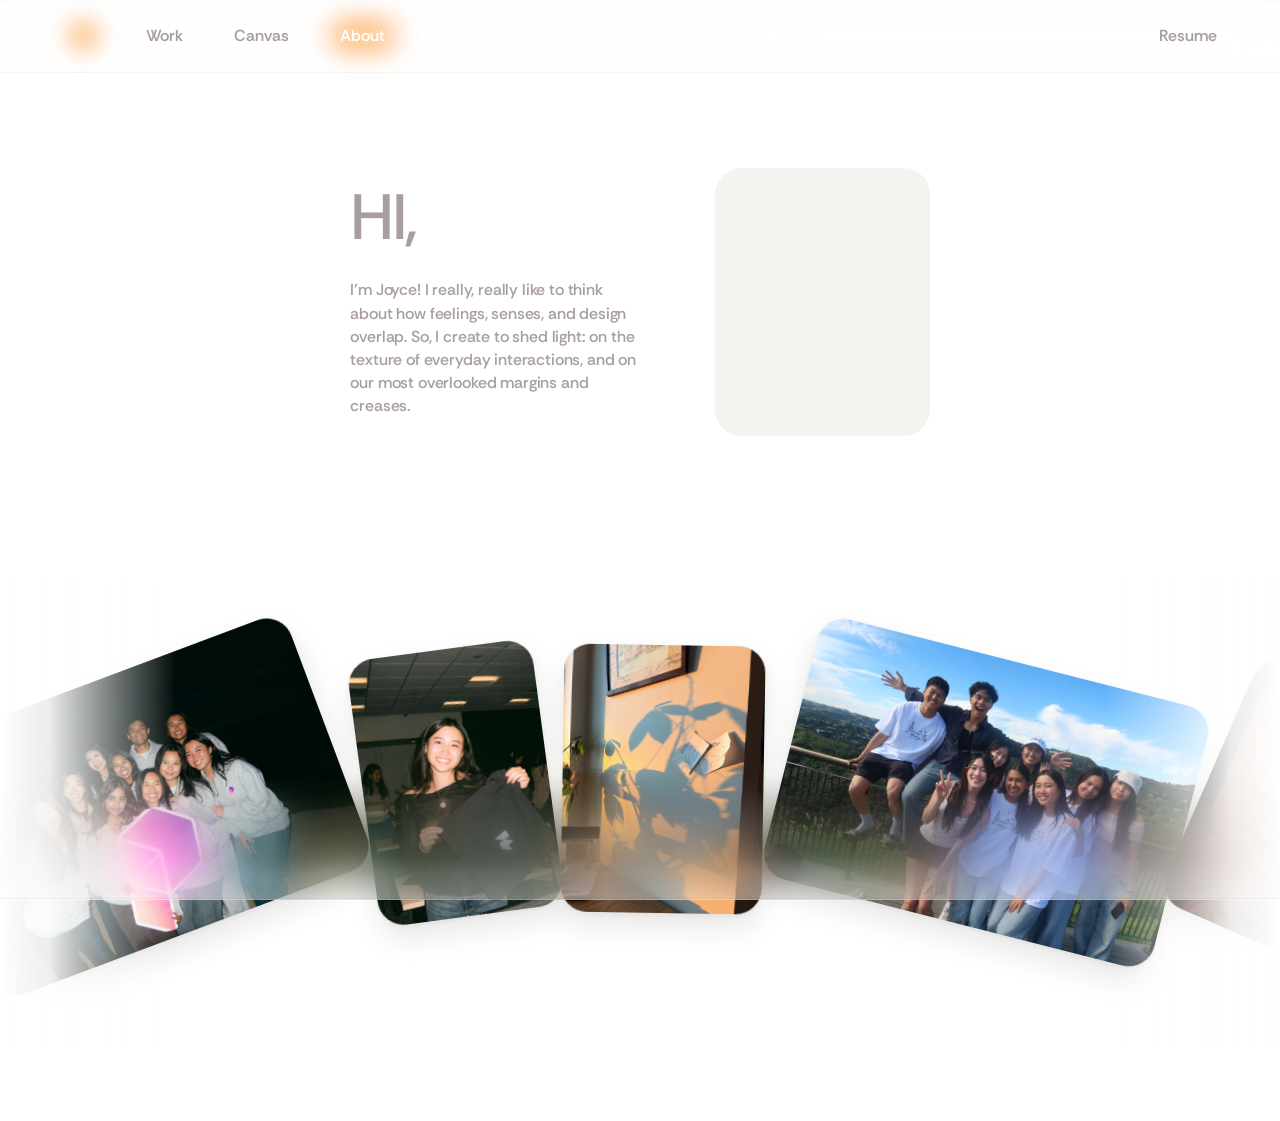
==== about/index.html @ 0c0b7c90 "Update the Framer About carousel caption. Co-authored-by: Cursor <cursoragent@cursor.com>" ====
<!DOCTYPE html>
<html lang="en">
<head>
  <meta charset="UTF-8">
  <meta name="viewport" content="width=device-width, initial-scale=1.0">
  <meta name="description" content="About Joyce Ren — Cognitive Science &amp; HCI student at UC San Diego, product designer.">
  <title>About — Joyce Ren</title>
  <link rel="preconnect" href="https://fonts.googleapis.com">
  <link rel="preconnect" href="https://fonts.gstatic.com" crossorigin>
  <link href="https://fonts.googleapis.com/css2?family=Rethink+Sans:ital,wght@0,300;0,400;0,500;0,600;0,700;0,800;1,300;1,400;1,500;1,600;1,700;1,800&display=swap" rel="stylesheet">
  <link rel="icon" href="../favicon.ico" sizes="any">
  <link rel="icon" type="image/png" sizes="32x32" href="../assets/favicon/favicon-32.png">
  <link rel="icon" type="image/png" sizes="192x192" href="../assets/favicon/favicon-192.png">
  <link rel="apple-touch-icon" href="../assets/favicon/apple-touch-icon.png">
  <link rel="stylesheet" href="../css/main.css">
</head>
<body class="about-page">

  <header class="case-topbar">
    <div class="case-topbar__inner">
      <div class="case-topbar__left">
        <a href="../index.html" class="case-topbar__logo" aria-label="Joyce Ren home"></a>
        <nav id="site-nav" class="case-topbar__nav" aria-label="Main">
          <a href="../index.html#work">Work</a>
          <a href="../canvas/index.html">Canvas</a>
          <a href="index.html" aria-current="page">About</a>
        </nav>
      </div>
      <button class="nav-toggle" aria-expanded="false" aria-controls="site-nav" aria-label="Toggle navigation">
        Menu
      </button>
      <a href="https://drive.google.com/file/d/1oSzXmIsQ18k1SreURmKp-gAbt0_KfNfL/view?usp=sharing" target="_blank" rel="noopener noreferrer" class="case-topbar__resume">Resume</a>
    </div>
  </header>

  <main class="about-main">
    <div class="about-stage">
      <div class="about-stage__copy">
        <h1 class="about-greeting" id="about-title">HI,</h1>
        <p class="about-bio">
          I&rsquo;m Joyce! I really, really like to think about how feelings, senses, and design overlap. So, I create to shed light: on the texture of everyday interactions, and on our most overlooked margins and creases.
        </p>
      </div>

      <figure class="about-media">
        <div class="about-media__frame">
          <video
            class="about-media__video"
            autoplay
            muted
            loop
            playsinline
            webkit-playsinline
            preload="metadata"
            aria-label="Joyce waving hello"
          >
            <source src="../assets/videos/about/intro-wave.mp4" type="video/mp4">
          </video>
        </div>
      </figure>
    </div>

    <section class="about-carousel" data-about-carousel aria-label="Photos from Joyce&rsquo;s life">
      <div class="about-carousel__viewport">
        <div class="about-carousel__track">
          <figure class="about-carousel__card">
            <div class="about-carousel__frame">
              <img src="../assets/images/about/carousel/product-space-beach.jpg" alt="Friends in matching gray sweatshirts on the beach at night, holding a large Product Space logo" width="1400" height="933">
            </div>
            <figcaption class="about-carousel__caption">I &lt;3 Product Space @ UCSD!</figcaption>
          </figure>
          <figure class="about-carousel__card">
            <div class="about-carousel__frame">
              <img src="../assets/images/about/carousel/framer-pic.png" alt="Joyce smiling and holding a black Framer tote bag" width="1016" height="1466">
            </div>
            <figcaption class="about-carousel__caption">Avid design event go-er</figcaption>
          </figure>
          <figure class="about-carousel__card">
            <div class="about-carousel__frame">
              <img src="../assets/images/about/carousel/desk-shadows.jpg" alt="Plant shadows and notes on a sunlit wall" width="1400" height="1866">
            </div>
            <figcaption class="about-carousel__caption">Things that glow pt. &infin;</figcaption>
          </figure>
          <figure class="about-carousel__card">
            <div class="about-carousel__frame">
              <img src="../assets/images/about/carousel/hollywood-overlook.jpg" alt="Friends at an overlook with the Hollywood Sign in the distance" width="1400" height="933">
            </div>
            <figcaption class="about-carousel__caption">#1 design fam</figcaption>
          </figure>
          <figure class="about-carousel__card">
            <div class="about-carousel__frame">
              <img src="../assets/images/about/carousel/paper-lantern.jpg" alt="A paper lantern glowing over a bed" width="1400" height="1866">
            </div>
            <figcaption class="about-carousel__caption">Yes, it&rsquo;s real&hellip; THE lantern.</figcaption>
          </figure>
          <figure class="about-carousel__card">
            <div class="about-carousel__frame">
              <img src="../assets/images/about/carousel/drawing-pic.png" alt="Joyce painting a circular figure composition on an easel" width="844" height="1346">
            </div>
            <figcaption class="about-carousel__caption">I dabble!</figcaption>
          </figure>
          <figure class="about-carousel__card">
            <div class="about-carousel__frame">
              <img src="../assets/images/about/carousel/hike-sunset.jpg" alt="Two friends with arms open on a hill at golden hour" width="1400" height="1050">
            </div>
            <figcaption class="about-carousel__caption">Do better vibes exist?</figcaption>
          </figure>
        </div>
      </div>
    </section>
  </main>

  <script src="../js/main.js"></script>
</body>
</html>
---- css/main.css ----
/* ==========================================================================
   Portfolio — shared styles
   ========================================================================== */

:root {
  --color-bg: #ffffff;
  --color-surface: #ffffff;
  --color-text: #A89E9D;
  --color-text-muted: #A89E9D;
  --color-text-hover: #a1a1a1;
  --color-text-muted-hover: #a1a1a1;
  --color-border: #e8e6e1;
  --color-accent: #2d4a3e;
  --color-accent-hover: #1f332b;

  --font-sans: "Rethink Sans", system-ui, -apple-system, BlinkMacSystemFont, "Segoe UI", sans-serif;
  --font-serif: var(--font-sans);

  --space-xs: 0.5rem;
  --space-sm: 1rem;
  --space-md: 1.5rem;
  --space-lg: 2.5rem;
  --space-xl: 4rem;
  --space-2xl: 6rem;

  --max-width: 74.625rem;
  --radius: 0.5rem;
  --transition: 200ms ease;

  /* Type scale — fixed sizes (source of truth) */
  --text-title-size: 64px; /* titles */
  --text-secondary-size: 32px; /* subheading / secondary */
  --text-tertiary-size: 16px; /* tertiary / body */
  --text-tertiary-weight: 500; /* tertiary / body weight */

  --case-content-max: 55rem;
  --case-sidebar-width: 10.5625rem;
  --nav-max-width: 74.625rem;
  --nav-padding-inline: 1.25rem;
  --nav-link-gap: 1.5rem;
  --nav-logo-gap: 1.75rem;
  --case-topbar-height: 4.5rem;

  --nav-glow-color: rgb(255, 190, 120);
  --nav-glow-core: rgba(255, 190, 120, 0.65);
  --nav-glow-mid: rgba(255, 160, 80, 0.38);
  --nav-glow-soft: rgba(255, 175, 100, 0.22);
  --nav-glow-hover: var(--nav-glow-color);
  --nav-glow-travel: 0.9s cubic-bezier(0.33, 1, 0.68, 1);
  --nav-glow-pad-x: 10px;
  --nav-glow-pad-y: 6px;
  --nav-glow-logo-size: calc(0.9375rem * 1.2 + 0.7rem + 2 * var(--nav-glow-pad-y));
  --nav-glow-fill: radial-gradient(
    circle at 50% 50%,
    rgba(255, 195, 130, 0.92) 0%,
    rgba(255, 170, 95, 0.55) 42%,
    rgba(255, 150, 75, 0.18) 72%,
    transparent 100%
  );
}

*,
*::before,
*::after {
  box-sizing: border-box;
}

html {
  scroll-behavior: smooth;
  overflow-x: clip;
}

body {
  margin: 0;
  font-family: var(--font-sans);
  font-size: var(--text-tertiary-size);
  line-height: 1.6;
  color: #A89E9D;
  background: var(--color-bg);
  -webkit-font-smoothing: antialiased;
  overflow-x: clip;
}

img {
  max-width: 100%;
  height: auto;
  display: block;
}

a {
  color: inherit;
  text-decoration: none;
}

a:hover {
  color: #a1a1a1;
}

/* --------------------------------------------------------------------------
   Layout
   -------------------------------------------------------------------------- */

.container {
  width: min(100% - 2.5rem, var(--nav-max-width));
  margin-inline: auto;
  padding-inline: var(--nav-padding-inline);
}

.section {
  padding-block: var(--space-xl);
}

.section--tight {
  padding-block: var(--space-lg);
}

/* --------------------------------------------------------------------------
   Typography
   -------------------------------------------------------------------------- */

.eyebrow {
  font-size: var(--text-tertiary-size);
  font-weight: 600;
  letter-spacing: 0.08em;
  text-transform: uppercase;
  color: #A89E9D;
}

h1, h2, h3, h4 {
  line-height: 1.2;
  font-weight: 600;
  margin: 0 0 var(--space-sm);
}

h1 {
  font-size: var(--text-title-size);
  letter-spacing: -0.02em;
}

h2 {
  font-size: var(--text-secondary-size);
  letter-spacing: -0.01em;
}

h3,
h4 {
  font-size: var(--text-tertiary-size);
}

p {
  margin: 0 0 var(--space-sm);
}

.lead {
  font-size: var(--text-tertiary-size);
  color: #A89E9D;
  max-width: 42rem;
}

.prose {
  max-width: 42rem;
}

.prose p:last-child {
  margin-bottom: 0;
}

/* --------------------------------------------------------------------------
   Header & navigation
   -------------------------------------------------------------------------- */

.site-header {
  position: sticky;
  top: 0;
  z-index: 100;
  background: color-mix(in srgb, var(--color-bg) 90%, transparent);
  backdrop-filter: blur(8px);
  border-bottom: 1px solid var(--color-border);
}

.site-header__inner {
  display: flex;
  align-items: center;
  justify-content: space-between;
  padding-block: var(--space-sm);
  gap: var(--space-md);
}

.site-header__resume {
  font-size: var(--text-tertiary-size);
  color: #A89E9D;
  margin-left: auto;
}

.site-header__resume:hover {
  color: var(--color-text-hover);
}

.site-logo {
  font-weight: 600;
  font-size: var(--text-tertiary-size);
  letter-spacing: -0.01em;
}

.site-nav {
  display: flex;
  align-items: center;
  gap: var(--space-md);
}

.site-nav a {
  font-size: var(--text-tertiary-size);
  color: #A89E9D;
  transition: color var(--transition);
}

.site-nav a:hover,
.site-nav a[aria-current="page"] {
  color: var(--color-text-hover);
}

.nav-toggle {
  display: none;
  background: none;
  border: 1px solid var(--color-border);
  border-radius: var(--radius);
  padding: var(--space-xs) var(--space-sm);
  font: inherit;
  cursor: pointer;
}

/* --------------------------------------------------------------------------
   Buttons & links
   -------------------------------------------------------------------------- */

.btn {
  display: inline-flex;
  align-items: center;
  gap: var(--space-xs);
  padding: 0.75rem 1.25rem;
  font-size: var(--text-tertiary-size);
  font-weight: 500;
  border-radius: var(--radius);
  border: 1px solid transparent;
  transition: background var(--transition), color var(--transition), border-color var(--transition);
  cursor: pointer;
}

.btn--primary {
  background: var(--color-accent);
  color: #fff;
}

.btn--primary:hover {
  background: var(--color-accent-hover);
  color: #fff;
}

.btn--ghost {
  border-color: var(--color-border);
  background: var(--color-surface);
}

.btn--ghost:hover {
  border-color: var(--color-text-muted-hover);
  color: var(--color-text-hover);
}

.text-link {
  font-size: var(--text-tertiary-size);
  font-weight: 500;
  color: #A89E9D;
  text-decoration: underline;
  text-underline-offset: 3px;
}

.text-link:hover {
  color: #a1a1a1;
}

/* --------------------------------------------------------------------------
   Home — lamp hero
   -------------------------------------------------------------------------- */

.portfolio-page.lamp-is-lit {
  --case-bg: color-mix(in srgb, #ffffff 92%, #fff3e4);
}

.lamp-hero {
  position: relative;
  min-height: 118vh;
  margin: 0;
  padding: 0;
}

.lamp-hero__scroll {
  height: 18vh;
  pointer-events: none;
}

.lamp-hero__sticky {
  position: sticky;
  top: 0;
  z-index: 1;
  display: flex;
  align-items: stretch;
  justify-content: center;
  min-height: 100vh;
  min-height: 100dvh;
  overflow: hidden;
  background: #ffffff;
}

.lamp-hero__stage {
  /* Shared lamp geometry so the glow can center on the shade. */
  --lamp-top: clamp(3.75rem, 10vh, 6rem);
  --lamp-width: clamp(13.5rem, 27vw, 19.5rem);
  --lamp-height: calc(var(--lamp-width) * 432 / 459);
  /* Keep glow near the shade center, nudged slightly upward. */
  --lamp-body-y: calc(var(--lamp-top) + var(--lamp-height) * 0.52);
  position: relative;
  width: min(100%, 56rem);
  min-height: 100vh;
  min-height: 100dvh;
  margin-inline: auto;
}

.lamp-hero__halo {
  position: absolute;
  top: var(--lamp-body-y);
  left: 50%;
  z-index: 0;
  width: clamp(36rem, 80vw, 58rem);
  height: clamp(29rem, 76vh, 53rem);
  transform: translate(-50%, -50%);
  opacity: calc(var(--lamp-power) * 0.9);
  pointer-events: none;
  transition: opacity 0.1s ease;
  overflow: hidden;
  /* Soften every edge of the glow art. */
  -webkit-mask-image:
    linear-gradient(to right, transparent 0%, #000 12%, #000 88%, transparent 100%),
    linear-gradient(to bottom, transparent 0%, #000 10%, #000 86%, transparent 100%);
  -webkit-mask-composite: source-in;
  mask-image:
    linear-gradient(to right, transparent 0%, #000 12%, #000 88%, transparent 100%),
    linear-gradient(to bottom, transparent 0%, #000 10%, #000 86%, transparent 100%);
  mask-composite: intersect;
}

.lamp-hero__glow {
  display: block;
  width: 100%;
  max-width: none;
  height: 100%;
  object-fit: fill;
  object-position: center center;
  user-select: none;
  -webkit-user-drag: none;
  filter: blur(2.5px);
}

.lamp-hero__lamp {
  position: absolute;
  top: var(--lamp-top);
  left: 50%;
  z-index: 2;
  width: var(--lamp-width);
  aspect-ratio: 459 / 432;
  transform: translateX(-50%);
  pointer-events: none;
}

.lamp-hero__lamp-img {
  position: absolute;
  inset: 0;
  display: block;
  width: 100%;
  height: 100%;
  object-fit: contain;
  object-position: center center;
  image-rendering: auto;
  user-select: none;
  -webkit-user-drag: none;
}

.lamp-hero__lamp-img--unlit {
  opacity: calc(1 - var(--lamp-power));
  transition: opacity 0.1s ease;
}

.lamp-hero__lamp-img--lit {
  opacity: var(--lamp-power);
  filter:
    drop-shadow(0 0 calc(16px * var(--lamp-power)) rgba(255, 190, 120, 0.42))
    drop-shadow(0 0 calc(40px * var(--lamp-power)) rgba(255, 170, 100, 0.26));
  transition: opacity 0.1s ease, filter 0.1s ease;
}

.lamp-hero__pull {
  /* Hang beside the lantern; chain top matches the cord top in the lamp art. */
  position: absolute;
  top: calc(var(--lamp-top) + var(--lamp-height) * 0.055);
  left: calc(50% + clamp(17.5rem, 34.5vw, 24.5rem));
  z-index: 3;
  display: flex;
  flex-direction: column;
  align-items: center;
  width: clamp(1rem, 2.05vw, 1.35rem);
  padding: 0;
  margin: 0;
  border: 0;
  background: transparent;
  cursor: pointer;
  pointer-events: none;
  transform: translateY(calc(var(--lamp-power) * 4px));
  transition: transform 0.2s cubic-bezier(0.33, 1, 0.68, 1);
}

.lamp-hero__pull-img {
  pointer-events: auto;
}

.lamp-hero__pull:focus-visible {
  outline: 2px solid rgba(255, 180, 110, 0.8);
  outline-offset: 4px;
  border-radius: 999px;
}

.lamp-hero__pull-img {
  display: block;
  width: 100%;
  max-width: none;
  height: auto;
  max-height: clamp(5.5rem, 16vh, 7.35rem);
  object-fit: contain;
  object-position: top center;
  user-select: none;
  -webkit-user-drag: none;
  transition: transform 0.35s cubic-bezier(0.33, 1, 0.68, 1);
}

.lamp-hero__pull:hover .lamp-hero__pull-img {
  transform: translateY(4px);
}

.lamp-hero__pull.is-pulled .lamp-hero__pull-img {
  transform: translateY(10px);
  transition-duration: 0.45s;
}

.lamp-hero__hint {
  margin-top: 0.3rem;
  font-size: var(--text-tertiary-size);
  font-style: normal;
  font-weight: var(--text-tertiary-weight);
  color: #A89E9D;
  white-space: nowrap;
  opacity: calc(1 - var(--lamp-power));
  visibility: visible;
  transition: opacity 0.1s ease, visibility 0.1s ease;
  pointer-events: none;
  text-align: center;
}

.portfolio-page.lamp-is-lit .lamp-hero__hint {
  visibility: hidden;
}

.lamp-hero__intro {
  position: absolute;
  left: 50%;
  top: clamp(59%, 66vh, 72%);
  z-index: 2;
  width: min(100% - 2rem, 72rem);
  text-align: center;
  transform: translate(-50%, 0);
  opacity: var(--lamp-power);
  transition: opacity 0.1s ease;
  pointer-events: none;
}

.lamp-hero__intro .lamp-hero__name {
  margin: 0 0 0.4rem;
  font-family: var(--font-sans);
  font-size: var(--text-title-size);
  font-style: normal;
  font-weight: 600;
  letter-spacing: -0.03em;
  line-height: 1.05;
  color: #f4c8ae;
  display: inline-block;
  transform: translateY(calc((1 - var(--lamp-power)) * -0.75rem));
  transition: transform 0.1s ease;
}

.lamp-hero__intro .lamp-hero__tagline {
  margin: 0;
  font-family: var(--font-sans);
  font-size: calc(var(--text-secondary-size) - 2px);
  font-style: italic;
  font-weight: 550;
  letter-spacing: -0.02em;
  line-height: 1.4;
  color: #f4c8ae;
  white-space: nowrap;
}

@media (max-width: 900px) {
  .lamp-hero__pull {
    left: calc(50% + clamp(9.5rem, 28vw, 14rem));
  }
}

@media (max-width: 768px) {
  .lamp-hero__stage {
    --lamp-top: calc(var(--case-topbar-height) + 2.25rem);
    --lamp-width: clamp(11.25rem, 58vw, 15.75rem);
  }

  .lamp-hero__halo {
    width: min(110vw, 34rem);
    height: clamp(24rem, 64vh, 37rem);
  }

  .lamp-hero__pull {
    top: calc(var(--lamp-top) + var(--lamp-height) * 0.055);
    left: calc(50% + clamp(6.75rem, 34vw, 9.5rem));
    width: clamp(0.95rem, 4.4vw, 1.25rem);
  }

  .lamp-hero__pull-img {
    max-height: clamp(5.1rem, 14.5vh, 6.9rem);
  }

  .lamp-hero__hint {
    font-size: var(--text-tertiary-size);
    letter-spacing: -0.03em;
  }

  .lamp-hero__intro {
    top: clamp(57%, 63vh, 69%);
  }

  .lamp-hero__intro .lamp-hero__tagline {
    white-space: normal;
  }

  .lamp-hero__intro .lamp-hero__name {
    font-size: var(--text-title-size);
  }

  .lamp-hero__intro .lamp-hero__tagline {
    font-size: calc(var(--text-secondary-size) - 2px);
  }
}

@media (max-width: 430px) {
  .lamp-hero__stage {
    --lamp-width: clamp(10.5rem, 56vw, 13.5rem);
  }

  .lamp-hero__pull {
    left: calc(50% + 5.85rem);
  }

  .lamp-hero__hint {
    font-size: var(--text-tertiary-size);
    max-width: 4.75rem;
    white-space: normal;
    line-height: 1.25;
  }
}

@media (prefers-reduced-motion: reduce) {
  .lamp-hero__halo,
  .lamp-hero__lamp-img--unlit,
  .lamp-hero__lamp-img--lit,
  .lamp-hero__pull,
  .lamp-hero__pull-img,
  .lamp-hero__hint,
  .lamp-hero__intro,
  .lamp-hero__intro .lamp-hero__name {
    transition: none;
  }
}

/* --------------------------------------------------------------------------
   Traveling edge glow (email pill, work cards, …)
   -------------------------------------------------------------------------- */

@property --edge-glow-angle {
  syntax: "<angle>";
  inherits: false;
  initial-value: 0deg;
}

@keyframes edge-glow-spin {
  to {
    --edge-glow-angle: 360deg;
  }
}

.edge-glow {
  --edge-glow-angle: 0deg;
  position: relative;
  isolation: isolate;
  overflow: visible;
}

.edge-glow__ring,
.edge-glow__bloom {
  position: absolute;
  inset: -1px;
  border-radius: inherit;
  pointer-events: none;
  opacity: 0;
  transition: opacity 0.35s ease;
  background: conic-gradient(
    from var(--edge-glow-angle),
    transparent 0deg,
    transparent 240deg,
    rgba(255, 215, 155, 0.06) 276deg,
    rgba(255, 210, 145, 0.62) 308deg,
    rgba(255, 198, 120, 0.78) 330deg,
    transparent 360deg
  );
}

.edge-glow__ring {
  z-index: 3;
  padding: 1px;
  -webkit-mask:
    linear-gradient(#000 0 0) content-box,
    linear-gradient(#000 0 0);
  mask:
    linear-gradient(#000 0 0) content-box,
    linear-gradient(#000 0 0);
  -webkit-mask-composite: xor;
  mask-composite: exclude;
}

.edge-glow__bloom {
  inset: -10px;
  filter: blur(10px);
  z-index: 0;
  padding: 10px;
  -webkit-mask:
    linear-gradient(#000 0 0) content-box,
    linear-gradient(#000 0 0);
  mask:
    linear-gradient(#000 0 0) content-box,
    linear-gradient(#000 0 0);
  -webkit-mask-composite: xor;
  mask-composite: exclude;
}

.edge-glow:hover .edge-glow__ring,
.edge-glow:hover .edge-glow__bloom,
.edge-glow:focus-visible .edge-glow__ring,
.edge-glow:focus-visible .edge-glow__bloom,
.edge-glow:focus-within .edge-glow__ring,
.edge-glow:focus-within .edge-glow__bloom {
  opacity: 0.85;
  animation: edge-glow-spin 2.8s linear infinite;
}

@media (prefers-reduced-motion: reduce) {
  .edge-glow:hover .edge-glow__ring,
  .edge-glow:hover .edge-glow__bloom,
  .edge-glow:focus-visible .edge-glow__ring,
  .edge-glow:focus-visible .edge-glow__bloom,
  .edge-glow:focus-within .edge-glow__ring,
  .edge-glow:focus-within .edge-glow__bloom {
    animation: none;
    background: radial-gradient(
      circle at 50% 100%,
      rgba(255, 190, 120, 0.7) 0%,
      rgba(255, 170, 95, 0.28) 42%,
      transparent 72%
    );
  }

  .edge-glow__ring {
    -webkit-mask: none;
    mask: none;
    inset: auto;
    left: 12%;
    right: 12%;
    bottom: -6px;
    height: 10px;
    border-radius: 999px;
    filter: blur(7px);
  }
}

/* --------------------------------------------------------------------------
   Work grid
   -------------------------------------------------------------------------- */

.work-grid {
  display: grid;
  grid-template-columns: repeat(2, minmax(0, 1fr));
  column-gap: var(--space-md);
  row-gap: 4.25rem;
  list-style: none;
  padding: 0;
  margin: 0;
  padding-bottom: 2.5rem;
}

.work-card {
  --work-card-radius: 1.25rem;
  --work-card-glow-spread: 8px;
  display: flex;
  flex-direction: column;
  background: var(--color-surface);
  border: 1px solid #efede8;
  border-radius: var(--work-card-radius);
  transition: border-color 0.32s ease, transform 0.32s ease, box-shadow 0.32s ease;
}

.work-card.edge-glow .edge-glow__ring {
  inset: 0;
  border-radius: var(--work-card-radius);
}

.work-card.edge-glow .edge-glow__bloom {
  inset: calc(-1 * var(--work-card-glow-spread));
  padding: var(--work-card-glow-spread);
  border-radius: calc(var(--work-card-radius) + var(--work-card-glow-spread));
}

.work-card.edge-glow:hover .edge-glow__ring,
.work-card.edge-glow:focus-visible .edge-glow__ring,
.work-card.edge-glow:focus-within .edge-glow__ring {
  opacity: 0.65;
  filter: blur(6px);
}

.work-card.edge-glow:hover .edge-glow__bloom,
.work-card.edge-glow:focus-visible .edge-glow__bloom,
.work-card.edge-glow:focus-within .edge-glow__bloom {
  opacity: 0.95;
  filter: blur(18px);
}

.work-card::before {
  content: "";
  position: absolute;
  inset: 0;
  z-index: 1;
  border-radius: inherit;
  background: var(--color-surface);
  pointer-events: none;
}

.work-card:hover,
.work-card:focus-within {
  border-color: rgba(255, 198, 145, 0.42);
  transform: translateY(-3px);
  box-shadow: 0 10px 22px rgba(0, 0, 0, 0.045);
}

@media (prefers-reduced-motion: reduce) {
  .work-card {
    transition: border-color 0.32s ease, box-shadow 0.32s ease;
  }

  .work-card:hover,
  .work-card:focus-within {
    transform: none;
  }

  .work-card__caption {
    transform: none;
    transition: opacity 0.38s ease;
  }
}

.work-card__image {
  position: relative;
  z-index: 1;
  aspect-ratio: 16 / 10;
  background: #ffffff;
  border: 0;
  border-radius: var(--work-card-radius);
  display: flex;
  align-items: center;
  justify-content: center;
  color: #A89E9D;
  font-size: var(--text-tertiary-size);
  letter-spacing: 0.05em;
  text-transform: uppercase;
  overflow: hidden;
}

.work-card__image--homestart {
  padding: 0;
  color: inherit;
  text-transform: none;
  letter-spacing: normal;
  font-size: inherit;
  align-items: stretch;
  justify-content: stretch;
  overflow: hidden;
  border-color: transparent;
  background: transparent;
}

.home-start-cover {
  position: relative;
  display: flex;
  align-items: center;
  justify-content: center;
  width: 100%;
  height: 100%;
  overflow: hidden;
  background:
    radial-gradient(
      ellipse 88% 92% at 48% 44%,
      #d7eefc 0%,
      #e7f5fd 22%,
      #f4fafd 48%,
      #ffffff 72%,
      #ffffff 100%
    );
}

.home-start-cover::before {
  content: "";
  position: absolute;
  inset: -18%;
  background: radial-gradient(
    circle at 46% 42%,
    rgba(160, 210, 240, 0.32) 0%,
    rgba(200, 230, 248, 0.12) 30%,
    transparent 54%
  );
  pointer-events: none;
}

.home-start-cover__phone {
  position: relative;
  z-index: 1;
  /* Zoomed out a touch so more of the tilted phone sits in frame */
  width: clamp(5.85rem, 26.5%, 8.35rem);
  /* Match home-start-hero.png phone lean (~16° clockwise) */
  transform: rotate(16deg) translate(2%, 6%);
  filter: drop-shadow(0 22px 40px rgba(40, 80, 110, 0.2));
}

.work-card__image--current,
.work-card__image--video {
  background: #ffffff;
  padding: 0;
  color: inherit;
  text-transform: none;
  letter-spacing: normal;
  font-size: inherit;
  align-items: stretch;
  justify-content: stretch;
  overflow: hidden;
}

.work-card__image--current .current-cover {
  width: 100%;
  height: 100%;
}

.work-card__cover-video {
  display: block;
  width: 100%;
  height: 100%;
  object-fit: cover;
  object-position: center;
  border: 0;
  pointer-events: none;
}

/* Hide iOS/Safari native play overlay on muted looping covers */
.work-card__cover-video::-webkit-media-controls,
.work-card__cover-video::-webkit-media-controls-enclosure,
.work-card__cover-video::-webkit-media-controls-start-playback-button,
.work-card__image .case-device-video__media::-webkit-media-controls,
.work-card__image .case-device-video__media::-webkit-media-controls-enclosure,
.work-card__image .case-device-video__media::-webkit-media-controls-start-playback-button,
.case-hero-image--video::-webkit-media-controls,
.case-hero-image--video::-webkit-media-controls-enclosure,
.case-hero-image--video::-webkit-media-controls-start-playback-button {
  display: none !important;
  -webkit-appearance: none;
  opacity: 0;
  pointer-events: none;
  width: 0;
  height: 0;
}

.work-card__cover-video--cueturn {
  transform: scale(1.2);
  transform-origin: center center;
}

.case-hero-image--cueturn-cover {
  transform: scale(1.06);
  transform-origin: center center;
}

.work-card__image--uber-med {
  padding: 0;
  color: inherit;
  text-transform: none;
  letter-spacing: normal;
  font-size: inherit;
  align-items: stretch;
  justify-content: stretch;
  overflow: hidden;
  border-color: transparent;
  background: transparent;
}

.uber-med-cover {
  position: relative;
  display: flex;
  align-items: center;
  justify-content: center;
  width: 100%;
  height: 100%;
  overflow: hidden;
  background:
    radial-gradient(
      ellipse 90% 95% at 50% 42%,
      #ffc8c4 0%,
      #ffdad4 18%,
      #ffede4 36%,
      #fffcf8 55%,
      #ffffff 72%,
      #ffffff 100%
    );
}

.uber-med-cover::before {
  content: "";
  position: absolute;
  inset: -15%;
  background: radial-gradient(
    circle at 50% 40%,
    rgba(255, 176, 172, 0.28) 0%,
    rgba(255, 218, 205, 0.1) 28%,
    transparent 52%
  );
  pointer-events: none;
}

.uber-med-cover__phone {
  position: relative;
  z-index: 1;
  width: clamp(7.25rem, 34%, 10.75rem);
  filter: drop-shadow(0 18px 36px rgba(120, 60, 40, 0.18));
}

.work-card__caption {
  position: absolute;
  left: 0.15rem;
  right: 0.15rem;
  top: 100%;
  z-index: 2;
  margin: 0;
  padding-top: 0.7rem;
  font-size: var(--text-tertiary-size);
  font-weight: 500;
  line-height: 1.4;
  opacity: 0;
  transform: translateY(-12px);
  pointer-events: none;
  transition: opacity 0.38s ease, transform 0.38s ease;
}

.work-card:hover .work-card__caption,
.work-card:focus-within .work-card__caption {
  opacity: 1;
  transform: translateY(0);
  pointer-events: auto;
}

.work-card__title {
  font-weight: 500;
}

.work-card__sep {
  padding-inline: 0.55em;
  font-weight: 400;
  color: #A89E9D;
}

.work-card__desc {
  font-weight: var(--text-tertiary-weight);
}

.work-card__tags {
  display: flex;
  flex-wrap: wrap;
  gap: var(--space-xs);
  margin-bottom: var(--space-sm);
}

.tag {
  font-size: var(--text-tertiary-size);
  font-weight: 500;
  letter-spacing: 0.04em;
  text-transform: uppercase;
  padding: 0.25rem 0.5rem;
  background: #ffffff;
  border: 1px solid var(--color-border);
  border-radius: 999px;
  color: #A89E9D;
}

.work-card__link {
  display: block;
  height: 0;
  overflow: visible;
  font-size: 0;
  line-height: 0;
  color: transparent;
}

.work-card__link::after {
  content: "";
  position: absolute;
  inset: 0;
  z-index: 1;
  border-radius: inherit;
  cursor: pointer;
}

.work-card__link--current {
  color: transparent;
}

@media (max-width: 768px) {
  .work-grid {
    grid-template-columns: 1fr;
  }
}

/* --------------------------------------------------------------------------
   About & contact
   -------------------------------------------------------------------------- */

.about-grid {
  display: grid;
  grid-template-columns: 1fr 1fr;
  gap: var(--space-xl);
  align-items: start;
}

.contact-links {
  display: flex;
  flex-wrap: wrap;
  gap: var(--space-md);
  margin-top: var(--space-md);
}

.contact-links a {
  font-size: var(--text-tertiary-size);
  color: #A89E9D;
}

/* --------------------------------------------------------------------------
   About page
   -------------------------------------------------------------------------- */

.about-page {
  --case-bg: #fff0dd;
  --case-text: #4a3931;
  --case-heading: #4a3931;
  --about-stage: #fff0dd;
  --about-ink: #4a3931;
  --about-muted: rgba(74, 57, 49, 0.72);
  --nav-glow-color: rgb(255, 190, 120);
  --nav-glow-core: rgba(255, 190, 120, 0.72);
  --nav-glow-mid: rgba(255, 160, 80, 0.42);
  --nav-glow-soft: rgba(255, 175, 100, 0.22);
  --nav-glow-hover: #fff0dd;
  --nav-glow-fill: radial-gradient(
    circle at 50% 50%,
    rgba(255, 195, 130, 0.92) 0%,
    rgba(255, 170, 95, 0.55) 42%,
    rgba(255, 150, 75, 0.18) 72%,
    transparent 100%
  );
  background: var(--about-stage);
  color: #A89E9D;
  min-height: 100vh;
}

.about-page .case-topbar {
  --topbar-glass-bg: rgba(255, 255, 255, 0.82);
  --topbar-glass-border: transparent;
  --topbar-glass-edge: transparent;
  border-bottom: 0;
  box-shadow: none;
}

.about-page .case-topbar__nav a,
.about-page .case-topbar__resume {
  color: rgba(74, 57, 49, 0.78);
}

.about-page .case-topbar__nav a:hover:not(.is-active),
.about-page .case-topbar__resume:hover {
  color: #9b6c45;
}

.about-page .case-topbar__nav a.is-active {
  color: #fff;
  text-shadow:
    0 0 10px rgba(255, 190, 120, 0.55),
    0 0 22px rgba(255, 175, 95, 0.3);
}

.canvas-page {
  --case-bg: #ffffff;
  --case-text: #8a8a8a;
  --case-heading: #5c5c5c;
  --canvas-ink: #6f6f6f;
  --canvas-muted: #b7aea6;
  --canvas-paper: #ffffff;
  --canvas-veil: rgba(232, 226, 218, 0.55);
  --canvas-placeholder-a: #ebe6df;
  --canvas-placeholder-b: #e3ddd4;
  --canvas-placeholder-c: #efe8e1;
  --canvas-serif: var(--font-sans);
  background: #ffffff;
  color: #A89E9D;
  /* overflow/height owned by the catalog .canvas-page block later in this file */
}

.canvas-stage {
  position: relative;
  box-sizing: border-box;
}

.canvas-toolbar {
  position: absolute;
  top: calc(var(--case-topbar-height) + 0.85rem);
  right: var(--nav-padding-inline);
  z-index: 30;
  display: flex;
  align-items: center;
  gap: 1rem;
  pointer-events: none;
}

.canvas-toolbar__hint {
  display: none;
  font-size: var(--text-tertiary-size);
  letter-spacing: 0.04em;
  text-transform: uppercase;
  color: #A89E9D;
}

.canvas-toolbar__controls {
  display: inline-flex;
  align-items: center;
  gap: 0.35rem;
  padding: 0.35rem;
  background: rgba(255, 252, 248, 0.9);
  border: 1px solid rgba(0, 0, 0, 0.06);
  backdrop-filter: blur(8px);
  pointer-events: auto;
}

.canvas-toolbar__btn {
  appearance: none;
  min-width: 2rem;
  height: 2rem;
  margin: 0;
  padding: 0 0.55rem;
  border: 0;
  background: transparent;
  color: #A89E9D;
  font: inherit;
  font-size: var(--text-tertiary-size);
  line-height: 1;
  cursor: pointer;
}

.canvas-toolbar__btn:hover,
.canvas-toolbar__btn:focus-visible {
  color: #3f3f3f;
}

.canvas-toolbar__btn--reset {
  font-size: var(--text-tertiary-size);
  letter-spacing: 0.04em;
  text-transform: uppercase;
}

.canvas-toolbar__level {
  min-width: 3.25rem;
  text-align: center;
  font-size: var(--text-tertiary-size);
  letter-spacing: 0.04em;
  color: #A89E9D;
}

.canvas-viewport {
  position: relative;
  width: 100%;
  height: 100%;
  overflow: hidden;
  cursor: grab;
  touch-action: none;
  user-select: none;
}

.canvas-viewport.is-dragging {
  cursor: grabbing;
}

.canvas-world {
  position: absolute;
  left: 50%;
  top: 50%;
  width: 1480px;
  height: 920px;
  transform-origin: center center;
  will-change: transform;
}

.canvas-spread {
  position: relative;
  display: grid;
  grid-template-columns: 1fr 1px 1fr;
  width: 100%;
  height: 100%;
  background: var(--canvas-paper);
  box-shadow:
    0 1px 0 rgba(255, 255, 255, 0.8) inset,
    0 22px 64px rgba(60, 45, 30, 0.05);
}

.canvas-gutter {
  background: linear-gradient(
    90deg,
    rgba(0, 0, 0, 0.04),
    rgba(0, 0, 0, 0.01) 45%,
    rgba(0, 0, 0, 0.05)
  );
}

.canvas-page-sheet {
  position: relative;
  overflow: visible;
  min-width: 0;
}

.canvas-page-sheet__mark {
  position: absolute;
  bottom: 1.35rem;
  left: 50%;
  transform: translateX(-50%);
  font-size: var(--text-tertiary-size);
  letter-spacing: 0.12em;
  color: #A89E9D;
}

.canvas-spread__spine-label {
  position: absolute;
  top: 50%;
  right: -0.15rem;
  margin: 0;
  transform: translateY(-50%) rotate(180deg);
  writing-mode: vertical-rl;
  font-size: var(--text-tertiary-size);
  letter-spacing: 0.22em;
  text-transform: uppercase;
  color: #A89E9D;
}

.canvas-note--vertical {
  position: absolute;
  top: 4.5rem;
  left: 1.75rem;
  margin: 0;
  writing-mode: vertical-rl;
  transform: rotate(180deg);
  font-family: var(--canvas-serif);
  font-size: var(--text-tertiary-size);
  letter-spacing: 0.08em;
  color: #A89E9D;
  z-index: 4;
}

.canvas-veil {
  position: absolute;
  top: 3.5rem;
  right: 3.5rem;
  width: 58%;
  height: 42%;
  background: var(--canvas-veil);
  z-index: 1;
  pointer-events: none;
}

.canvas-copy {
  position: absolute;
  z-index: 3;
  margin: 0;
  color: #A89E9D;
  font-size: var(--text-tertiary-size);
  line-height: 1.55;
}

.canvas-copy p {
  margin: 0;
}

.canvas-copy p + p {
  margin-top: 0.65rem;
}

.canvas-copy--lede {
  top: 4.75rem;
  left: 4.25rem;
  width: 11.5rem;
  font-family: var(--canvas-serif);
  font-size: var(--text-tertiary-size);
  line-height: 1.45;
  z-index: 5;
}

.canvas-copy--overlap {
  top: 22.5rem;
  left: 8.5rem;
  width: 12.5rem;
  padding: 0.85rem 0.95rem;
  background: rgba(255, 252, 248, 0.88);
  z-index: 6;
}

.canvas-copy--caption-block {
  top: 5.5rem;
  right: 5rem;
  width: 14rem;
  z-index: 4;
  color: #8d7f76;
}

.canvas-copy--caption-block strong {
  font-weight: 600;
  color: #6d625b;
}

.canvas-copy--footnote {
  bottom: 3.75rem;
  left: 2.75rem;
  width: 10.5rem;
  color: #A89E9D;
}

.canvas-index {
  position: absolute;
  left: 2.5rem;
  bottom: 4.5rem;
  z-index: 3;
  margin: 0;
  padding: 0;
  list-style: none;
  width: 12rem;
  font-size: var(--text-tertiary-size);
  line-height: 1.45;
  color: #A89E9D;
}

.canvas-index li + li {
  margin-top: 0.45rem;
}

.canvas-index span {
  display: inline-block;
  min-width: 3.1rem;
  letter-spacing: 0.06em;
  color: #9a8f86;
}

.canvas-piece {
  appearance: none;
  position: absolute;
  display: block;
  margin: 0;
  padding: 0;
  border: 0;
  background: transparent;
  color: inherit;
  font: inherit;
  text-align: left;
  cursor: pointer;
  z-index: 2;
}

.canvas-piece:focus-visible {
  outline: 2px solid color-mix(in srgb, #c9a8a0 55%, #a1a1a1);
  outline-offset: 4px;
}

.canvas-piece__frame {
  display: block;
  width: 100%;
  height: calc(100% - 1.35rem);
  background:
    linear-gradient(160deg, rgba(255, 255, 255, 0.5), transparent 46%),
    var(--canvas-placeholder-a);
  box-shadow: 0 18px 40px rgba(50, 40, 30, 0.08);
  transition: transform 0.4s ease, box-shadow 0.4s ease;
}

.canvas-piece:hover .canvas-piece__frame,
.canvas-piece:focus-visible .canvas-piece__frame {
  transform: translateY(-0.2rem) scale(1.01);
  box-shadow: 0 24px 48px rgba(50, 40, 30, 0.12);
}

.canvas-piece__meta {
  display: block;
  margin-top: 0.45rem;
  font-size: var(--text-tertiary-size);
  letter-spacing: 0.03em;
  color: #b39a90;
}

.canvas-piece--a {
  top: 8.5rem;
  left: 12.5rem;
  width: 15.5rem;
  height: 22rem;
  z-index: 5;
}

.canvas-piece--a .canvas-piece__frame {
  background:
    linear-gradient(165deg, rgba(255, 255, 255, 0.42), transparent 42%),
    var(--canvas-placeholder-b);
}

.canvas-piece--b {
  top: 28rem;
  left: 4.5rem;
  width: 18rem;
  height: 12.5rem;
  z-index: 4;
}

.canvas-piece--c {
  top: 3.75rem;
  left: 3rem;
  width: 26rem;
  height: 16.5rem;
  z-index: 3;
}

.canvas-piece--c .canvas-piece__frame {
  background:
    linear-gradient(145deg, rgba(255, 255, 255, 0.48), transparent 50%),
    #e8e2da;
}

.canvas-piece--d {
  top: 14.5rem;
  right: 2.75rem;
  width: 13.5rem;
  height: 20rem;
  z-index: 5;
}

.canvas-piece--d .canvas-piece__frame {
  background:
    linear-gradient(180deg, rgba(255, 255, 255, 0.35), transparent 50%),
    var(--canvas-placeholder-c);
}

.canvas-piece--e {
  bottom: 5.5rem;
  left: 14rem;
  width: 12rem;
  height: 10.5rem;
  z-index: 4;
}

.canvas-piece--f {
  bottom: 3.25rem;
  right: 4.5rem;
  width: 10.5rem;
  height: 14rem;
  z-index: 6;
}

.canvas-piece--f .canvas-piece__frame {
  background:
    linear-gradient(150deg, rgba(255, 255, 255, 0.45), transparent 55%),
    #e7e1d8;
}

.canvas-lightbox {
  width: min(56rem, calc(100vw - 2rem));
  max-width: calc(100vw - 2rem);
  max-height: calc(100vh - 2rem);
  margin: auto;
  padding: 0;
  border: 0;
  background: transparent;
  overflow: visible;
}

.canvas-lightbox::backdrop {
  background: rgba(247, 245, 241, 0.78);
  backdrop-filter: blur(10px);
}

.canvas-lightbox__panel {
  position: relative;
  display: grid;
  gap: clamp(1rem, 2.5vw, 1.5rem);
  padding: clamp(1rem, 3vw, 1.5rem);
  background: #fffcf8;
  border: 1px solid rgba(0, 0, 0, 0.06);
  box-shadow: 0 24px 64px rgba(0, 0, 0, 0.08);
  transform: translateY(0.75rem) scale(0.985);
  opacity: 0;
  transition: transform 0.35s ease, opacity 0.35s ease;
}

.canvas-lightbox[open] .canvas-lightbox__panel {
  transform: none;
  opacity: 1;
}

.canvas-lightbox__close {
  position: absolute;
  top: clamp(0.85rem, 2vw, 1.15rem);
  right: clamp(0.85rem, 2vw, 1.15rem);
  z-index: 2;
  appearance: none;
  margin: 0;
  padding: 0.35rem 0.55rem;
  border: 0;
  background: transparent;
  color: #A89E9D;
  font: inherit;
  font-size: var(--text-tertiary-size);
  letter-spacing: 0.02em;
  cursor: pointer;
}

.canvas-lightbox__close:hover,
.canvas-lightbox__close:focus-visible {
  color: #6f6f6f;
}

.canvas-lightbox__visual {
  width: 100%;
  aspect-ratio: 4 / 3;
  background:
    linear-gradient(160deg, rgba(255, 255, 255, 0.55), transparent 48%),
    var(--canvas-placeholder-a);
}

.canvas-lightbox__copy {
  max-width: 34rem;
  padding-bottom: 0.25rem;
}

.canvas-lightbox__title {
  margin: 0 0 0.4rem;
  font-family: var(--canvas-serif);
  font-size: var(--text-secondary-size);
  font-weight: 400;
  letter-spacing: -0.02em;
  color: #A89E9D;
}

.canvas-lightbox__caption {
  margin: 0;
  font-size: var(--text-tertiary-size);
  line-height: 1.55;
  color: #A89E9D;
}

/* --------------------------------------------------------------------------
   Foreword envelope
   -------------------------------------------------------------------------- */

.foreword-envelope {
  --envelope-w: 7.25rem;
  --envelope-h: 4.85rem;
  appearance: none;
  position: relative;
  z-index: 7;
  width: var(--envelope-w);
  height: calc(var(--envelope-h) + 1.65rem);
  margin: 0;
  padding: 0;
  border: 0;
  background: transparent;
  color: inherit;
  font: inherit;
  text-align: left;
  cursor: pointer;
  transform: rotate(-7deg);
  transform-origin: center bottom;
  transition: transform 0.45s cubic-bezier(0.22, 1, 0.36, 1);
}

.foreword-envelope:hover,
.foreword-envelope:focus-visible {
  transform: rotate(-3deg) translateY(-0.15rem);
}

.foreword-envelope:focus-visible {
  outline: 2px solid color-mix(in srgb, #c9a8a0 55%, #a1a1a1);
  outline-offset: 6px;
}

.foreword-envelope__paper {
  position: absolute;
  left: 16%;
  right: 10%;
  /* Sit mostly inside the body; top edge must clear the envelope crest. */
  bottom: calc(1.55rem + var(--envelope-h) * 0.48);
  height: 3.7rem;
  background:
    linear-gradient(180deg, #fff8ef 0%, #f3e8da 100%);
  border: 1px solid rgba(120, 100, 80, 0.16);
  box-shadow:
    0 1px 0 rgba(255, 255, 255, 0.65) inset,
    0 6px 14px rgba(70, 50, 30, 0.1);
  transform-origin: center bottom;
  transform: rotate(3deg) translateY(0);
  transition: transform 0.5s cubic-bezier(0.22, 1, 0.36, 1), height 0.5s cubic-bezier(0.22, 1, 0.36, 1);
  z-index: 1;
  overflow: hidden;
}

.foreword-envelope__paper-lines {
  display: block;
  width: 72%;
  height: 100%;
  margin: 0.35rem auto 0;
  background:
    repeating-linear-gradient(
      transparent 0 0.28rem,
      rgba(160, 140, 120, 0.22) 0.28rem 0.3rem
    );
  opacity: 0.85;
}

.foreword-envelope:hover .foreword-envelope__paper,
.foreword-envelope:focus-visible .foreword-envelope__paper {
  height: 4.75rem;
  transform: rotate(2deg) translateY(-1rem);
}

.foreword-envelope__body {
  position: absolute;
  left: 0;
  right: 0;
  bottom: 1.55rem;
  height: var(--envelope-h);
  z-index: 2;
  filter: drop-shadow(0 10px 18px rgba(70, 55, 40, 0.1));
}

.foreword-envelope__face {
  position: absolute;
  inset: 0;
  background:
    linear-gradient(160deg, rgba(255, 255, 255, 0.55), transparent 42%),
    linear-gradient(180deg, #efe7dc 0%, #e4d9cb 100%);
  border: 1px solid rgba(120, 100, 80, 0.14);
  clip-path: polygon(0 28%, 50% 62%, 100% 28%, 100% 100%, 0 100%);
}

.foreword-envelope__flap {
  position: absolute;
  inset: 0;
  background:
    linear-gradient(180deg, #f7f1e8 0%, #ebdfd1 100%);
  border: 1px solid rgba(120, 100, 80, 0.12);
  clip-path: polygon(0 28%, 50% 0, 100% 28%, 50% 58%);
  z-index: 3;
}

.foreword-envelope__face::after {
  content: "";
  position: absolute;
  inset: 0;
  background:
    linear-gradient(135deg, transparent 48%, rgba(120, 100, 80, 0.08) 50%, transparent 52%),
    linear-gradient(225deg, transparent 48%, rgba(120, 100, 80, 0.08) 50%, transparent 52%);
  clip-path: polygon(0 28%, 50% 62%, 100% 28%, 100% 100%, 0 100%);
  pointer-events: none;
}

.foreword-envelope__label {
  position: absolute;
  left: 0;
  right: 0;
  bottom: 0;
  display: block;
  font-size: var(--text-tertiary-size);
  letter-spacing: 0.18em;
  text-transform: uppercase;
  text-align: center;
  color: #b39a90;
}

/* --------------------------------------------------------------------------
   Foreword letter dialog
   -------------------------------------------------------------------------- */

.foreword-letter {
  width: min(44rem, calc(100vw - 1.5rem));
  max-width: calc(100vw - 1.5rem);
  max-height: calc(100vh - 1.5rem);
  margin: auto;
  padding: 0;
  border: 0;
  background: transparent;
  overflow: visible;
  color: #4a4540;
}

.foreword-letter::backdrop {
  background: rgba(242, 239, 234, 0.88);
  backdrop-filter: blur(10px);
}

.foreword-letter__stage {
  position: relative;
  display: grid;
  place-items: center;
  min-height: min(38rem, calc(100vh - 2rem));
  padding: 1rem;
}

.foreword-letter__close {
  position: absolute;
  top: 0.25rem;
  right: 0.25rem;
  z-index: 8;
  appearance: none;
  margin: 0;
  padding: 0.4rem 0.65rem;
  border: 0;
  background: transparent;
  color: #A89E9D;
  font: inherit;
  font-size: var(--text-tertiary-size);
  letter-spacing: 0.02em;
  cursor: pointer;
}

.foreword-letter__close:hover,
.foreword-letter__close:focus-visible {
  color: #6f6f6f;
}

.foreword-letter__scene {
  position: relative;
  width: min(36rem, 92vw);
  min-height: 16rem;
  display: grid;
  place-items: center;
  perspective: 1400px;
}

.foreword-letter__envelope {
  position: relative;
  width: min(20rem, 78vw);
  height: 12.5rem;
  /* Flat stacking so pocket/flap z-index reliably covers the rising paper. */
  transform-style: flat;
  transition:
    width 0.65s cubic-bezier(0.22, 1, 0.36, 1),
    height 0.65s cubic-bezier(0.22, 1, 0.36, 1);
}

.foreword-letter.is-reading .foreword-letter__envelope {
  width: min(36rem, 92vw);
  height: auto;
  min-height: 0;
}

.foreword-letter__envelope-back {
  position: absolute;
  inset: 0;
  background: linear-gradient(180deg, #efe6da 0%, #e3d7c8 100%);
  border: 1px solid rgba(120, 100, 80, 0.14);
  box-shadow: 0 18px 40px rgba(70, 50, 30, 0.1);
  z-index: 1;
  transition: opacity 0.4s ease;
}

.foreword-letter__pocket {
  position: absolute;
  inset: 0;
  z-index: 3;
  background:
    linear-gradient(160deg, rgba(255, 255, 255, 0.35), transparent 42%),
    linear-gradient(180deg, transparent 36%, #ebe1d4 36%, #e0d4c4 100%);
  clip-path: polygon(0 36%, 50% 72%, 100% 36%, 100% 100%, 0 100%);
  border: 1px solid rgba(120, 100, 80, 0.12);
  border-top: 0;
  pointer-events: none;
  transition: opacity 0.4s ease;
  isolation: isolate;
}

.foreword-letter__flap {
  position: absolute;
  left: 0;
  right: 0;
  top: 0;
  height: 58%;
  z-index: 4;
  background: linear-gradient(180deg, #f8f2ea 0%, #ebdfd1 100%);
  border: 1px solid rgba(120, 100, 80, 0.12);
  clip-path: polygon(0 64%, 50% 0, 100% 64%);
  transform-origin: 50% 64%;
  transform: perspective(900px) rotateX(0deg);
  transition:
    transform 0.55s cubic-bezier(0.4, 0, 0.2, 1),
    opacity 0.4s ease;
  backface-visibility: hidden;
}

.foreword-letter.is-open .foreword-letter__flap {
  transform: perspective(900px) rotateX(172deg);
}

.foreword-letter.is-reading .foreword-letter__envelope-back,
.foreword-letter.is-reading .foreword-letter__pocket,
.foreword-letter.is-reading .foreword-letter__flap {
  opacity: 0;
  pointer-events: none;
}

.foreword-letter__paper {
  position: absolute;
  left: 9%;
  right: 9%;
  bottom: 22%;
  z-index: 2;
  height: 2.4rem;
  overflow: hidden;
  transform-origin: center bottom;
  transition:
    height 0.65s cubic-bezier(0.22, 1, 0.36, 1) 0.12s,
    bottom 0.65s cubic-bezier(0.22, 1, 0.36, 1) 0.12s,
    left 0.55s cubic-bezier(0.22, 1, 0.36, 1),
    right 0.55s cubic-bezier(0.22, 1, 0.36, 1),
    box-shadow 0.45s ease;
}

.foreword-letter.is-open .foreword-letter__paper {
  height: 12.5rem;
  bottom: 44%;
}

.foreword-letter.is-reading .foreword-letter__paper {
  position: relative;
  left: 0;
  right: 0;
  bottom: auto;
  height: auto;
  max-height: min(70vh, 42rem);
  overflow: auto;
  z-index: 5;
  box-shadow: 0 24px 64px rgba(60, 45, 30, 0.12);
}

.foreword-letter__fold {
  transform-origin: top center;
  transform: perspective(1200px) rotateX(-82deg);
  transition: transform 0.85s cubic-bezier(0.22, 1, 0.36, 1) 0.22s;
}

.foreword-letter.is-open .foreword-letter__fold,
.foreword-letter.is-reading .foreword-letter__fold {
  transform: perspective(1200px) rotateX(0deg);
}

.foreword-letter__panel {
  position: relative;
  isolation: isolate;
  overflow: hidden;
  border-radius: 0;
  background-color: #e8e4dc;
  border: 1px solid rgba(120, 110, 100, 0.1);
  padding: clamp(1.75rem, 4.5vw, 2.75rem) clamp(1.5rem, 4vw, 2.75rem);
  box-shadow: 0 10px 28px rgba(60, 50, 40, 0.06);
  min-height: 18rem;
  color: #A89E9D;
}

.foreword-letter__photo {
  position: absolute;
  inset: 0;
  z-index: 0;
  width: 100%;
  height: 100%;
  object-fit: cover;
  object-position: center;
  pointer-events: none;
  user-select: none;
  opacity: 0.92;
}

.foreword-letter__kicker {
  position: relative;
  z-index: 1;
  margin: 0 0 1.5rem;
  font-family: var(--font-sans);
  font-size: var(--text-tertiary-size);
  font-weight: 300;
  letter-spacing: 0.32em;
  text-transform: uppercase;
  color: #6e6a64;
}

.foreword-letter__body,
.foreword-letter__body p {
  position: relative;
  z-index: 1;
  margin: 0;
  font-family: var(--font-sans);
  font-size: var(--text-tertiary-size);
  font-weight: 300;
  font-style: normal;
  line-height: 1.9;
  letter-spacing: 0.055em;
  color: #A89E9D;
  -webkit-font-smoothing: antialiased;
}

.foreword-letter__body p + p {
  margin-top: 1.35rem;
}

@media (min-width: 900px) {
  .canvas-toolbar__hint {
    display: inline;
  }
}

@media (max-width: 900px) {
  .canvas-world {
    width: 980px;
    height: 1280px;
  }

  .canvas-spread {
    grid-template-columns: 1fr;
    grid-template-rows: 1fr 1px 1fr;
  }

  .canvas-gutter {
    background: linear-gradient(
      180deg,
      rgba(0, 0, 0, 0.04),
      rgba(0, 0, 0, 0.01) 45%,
      rgba(0, 0, 0, 0.05)
    );
  }

  .canvas-spread__spine-label {
    display: none;
  }

  .canvas-page-sheet {
    min-height: 0;
  }

  .canvas-piece--a {
    left: 10rem;
    width: 14rem;
  }

  .canvas-piece--c {
    width: 22rem;
  }

  .canvas-piece--d {
    right: 2rem;
    width: 12rem;
  }

  .canvas-toolbar {
    top: calc(var(--case-topbar-height) + 0.55rem);
    right: 0.75rem;
    gap: 0.5rem;
  }
}

@media (max-width: 600px) {
  .canvas-world {
    width: 820px;
    height: 1180px;
  }

  .canvas-toolbar__btn {
    min-width: 2.35rem;
    height: 2.35rem;
  }
}

@media (prefers-reduced-motion: reduce) {
  .canvas-piece__frame,
  .canvas-lightbox__panel,
  .foreword-envelope,
  .foreword-envelope__paper,
  .foreword-letter__flap,
  .foreword-letter__paper,
  .foreword-letter__fold,
  .foreword-letter__envelope {
    transition: none;
  }
}

.portfolio-page {
  --case-bg: #ffffff;
  --lamp-power: 0;
  background: var(--case-bg);
}

.portfolio-page main {
  padding-top: 0;
}

.portfolio-page main > .section {
  padding-top: calc(var(--case-topbar-height) * 0.35 + var(--space-lg));
}

.about-main {
  position: relative;
  width: calc(100% - clamp(1rem, 2.4vw, 2.25rem));
  max-width: 96rem;
  min-height: calc(100svh - clamp(1rem, 2.4vw, 2.25rem));
  margin: clamp(0.5rem, 1.2vw, 1.125rem) auto;
  padding: 0 clamp(1rem, 5vw, 5rem) clamp(5rem, 10vw, 9rem);
  border-radius: clamp(1rem, 2.4vw, 2rem);
  background: var(--about-stage);
  box-shadow: none;
  overflow: hidden;
  isolation: isolate;
}

.about-dapple {
  position: absolute;
  inset: 0;
  z-index: 0;
  overflow: hidden;
  background:
    linear-gradient(135deg, rgba(255, 255, 255, 0.16), transparent 43%),
    linear-gradient(320deg, rgba(255, 255, 255, 0.1), transparent 58%),
    var(--about-stage);
  pointer-events: none;
}

.about-dapple::before {
  content: "";
  position: absolute;
  inset: -12%;
  background:
    radial-gradient(ellipse 14rem 9rem at 11% 17%, rgba(255, 255, 255, 0.4), transparent 62%),
    radial-gradient(ellipse 17rem 10rem at 41% 3%, rgba(255, 255, 255, 0.32), transparent 64%),
    radial-gradient(ellipse 16rem 11rem at 91% 30%, rgba(255, 255, 255, 0.36), transparent 63%),
    radial-gradient(ellipse 18rem 10rem at 67% 91%, rgba(255, 255, 255, 0.28), transparent 62%),
    radial-gradient(ellipse 13rem 8rem at 5% 82%, rgba(255, 255, 255, 0.24), transparent 64%);
  filter: blur(0.9rem);
  opacity: 0.95;
  transform: scale(1.08);
}

.about-dapple::after {
  content: "";
  position: absolute;
  inset: 0;
  background:
    repeating-radial-gradient(
      circle at 18% 22%,
      rgba(255, 255, 255, 0.06) 0 1px,
      transparent 1px 5px
    ),
    repeating-radial-gradient(
      circle at 73% 78%,
      rgba(255, 255, 255, 0.035) 0 1px,
      transparent 1px 7px
    );
  mix-blend-mode: normal;
  opacity: 0.24;
}

.about-dapple__light {
  --dapple-shift-x: 0px;
  --dapple-shift-y: 0px;
  --dapple-pulse: 0;
  position: absolute;
  display: block;
  left: var(--dapple-left);
  top: var(--dapple-top);
  width: var(--dapple-width);
  height: var(--dapple-height);
  border-radius: 52% 48% 60% 40% / 45% 56% 44% 55%;
  background:
    radial-gradient(
      ellipse at 50% 48%,
      rgba(255, 255, 255, 0.9) 0%,
      rgba(255, 255, 255, 0.72) 18%,
      rgba(255, 255, 255, 0.4) 38%,
      rgba(255, 255, 255, 0.14) 56%,
      transparent 72%
    ),
    radial-gradient(
      ellipse at 76% 37%,
      rgba(255, 255, 255, 0.34) 0%,
      rgba(255, 255, 255, 0.14) 38%,
      transparent 66%
    );
  filter: blur(var(--dapple-blur, 0.34rem));
  mix-blend-mode: normal;
  opacity: calc(
    var(--dapple-opacity, 0.78) *
      (0.92 + var(--dapple-pulse, 0) * 0.22)
  );
  transform: translate3d(var(--dapple-shift-x), var(--dapple-shift-y), 0)
    rotate(var(--dapple-rotation, 0deg))
    scale(calc(1 + var(--dapple-pulse) * 0.12));
  transform-origin: center;
  animation: about-dapple-drift var(--dapple-duration, 14s)
    cubic-bezier(0.45, 0.05, 0.55, 0.95) var(--dapple-delay, 0s) infinite
    alternate;
  will-change: transform, opacity;
}

@keyframes about-dapple-drift {
  0% {
    margin-left: calc(var(--dapple-drift-x, 2.75rem) * -1);
    margin-top: var(--dapple-drift-y, 1.75rem);
  }

  50% {
    margin-left: var(--dapple-drift-x, 2.75rem);
    margin-top: calc(var(--dapple-drift-y, 1.75rem) * -1);
  }

  100% {
    margin-left: calc(var(--dapple-drift-x, 2.75rem) * 0.35);
    margin-top: var(--dapple-drift-y, 1.75rem);
  }
}

.about-dapple__light--one {
  --dapple-left: -2%;
  --dapple-top: 8%;
  --dapple-width: 17%;
  --dapple-height: 13%;
  --dapple-rotation: -24deg;
  --dapple-opacity: 0.96;
  --dapple-blur: 0.3rem;
  --dapple-duration: 12s;
  --dapple-delay: -5s;
  --dapple-drift-x: 3rem;
  --dapple-drift-y: 2rem;
}

.about-dapple__light--two {
  --dapple-left: 19%;
  --dapple-top: 1%;
  --dapple-width: 15%;
  --dapple-height: 13%;
  --dapple-rotation: -24deg;
  --dapple-opacity: 0.9;
  --dapple-blur: 0.34rem;
  --dapple-duration: 15s;
  --dapple-delay: -11s;
  --dapple-drift-x: 4rem;
  --dapple-drift-y: 2.4rem;
}

.about-dapple__light--three {
  --dapple-left: 43%;
  --dapple-top: 7%;
  --dapple-width: 18%;
  --dapple-height: 13%;
  --dapple-rotation: -24deg;
  --dapple-opacity: 1;
  --dapple-blur: 0.28rem;
  --dapple-duration: 13s;
  --dapple-delay: -2s;
  --dapple-drift-x: 3.4rem;
  --dapple-drift-y: 1.75rem;
}

.about-dapple__light--four {
  --dapple-left: 68%;
  --dapple-top: 9%;
  --dapple-width: 16%;
  --dapple-height: 14%;
  --dapple-rotation: -24deg;
  --dapple-opacity: 0.92;
  --dapple-blur: 0.32rem;
  --dapple-duration: 17s;
  --dapple-delay: -14s;
  --dapple-drift-x: 4.5rem;
  --dapple-drift-y: 2.8rem;
}

.about-dapple__light--five {
  --dapple-left: 1%;
  --dapple-top: 39%;
  --dapple-width: 17%;
  --dapple-height: 13%;
  --dapple-rotation: -24deg;
  --dapple-opacity: 0.84;
  --dapple-blur: 0.34rem;
  --dapple-duration: 14s;
  --dapple-delay: -8s;
  --dapple-drift-x: 3.75rem;
  --dapple-drift-y: 2.2rem;
}

.about-dapple__light--six {
  --dapple-left: 24%;
  --dapple-top: 33%;
  --dapple-width: 15%;
  --dapple-height: 12%;
  --dapple-rotation: -24deg;
  --dapple-opacity: 0.82;
  --dapple-blur: 0.3rem;
  --dapple-duration: 18s;
  --dapple-delay: -17s;
  --dapple-drift-x: 4.75rem;
  --dapple-drift-y: 3.1rem;
}

.about-dapple__light--seven {
  --dapple-left: 49%;
  --dapple-top: 46%;
  --dapple-width: 18%;
  --dapple-height: 14%;
  --dapple-rotation: -24deg;
  --dapple-opacity: 0.98;
  --dapple-blur: 0.28rem;
  --dapple-duration: 13s;
  --dapple-delay: -6s;
  --dapple-drift-x: 3.4rem;
  --dapple-drift-y: 2.1rem;
}

.about-dapple__light--eight {
  --dapple-left: 70%;
  --dapple-top: 64%;
  --dapple-width: 16%;
  --dapple-height: 13%;
  --dapple-rotation: -24deg;
  --dapple-opacity: 0.88;
  --dapple-blur: 0.34rem;
  --dapple-duration: 16s;
  --dapple-delay: -12s;
  --dapple-drift-x: 4rem;
  --dapple-drift-y: 2.7rem;
}

.about-dapple__light--nine {
  --dapple-left: 10%;
  --dapple-top: 19%;
  --dapple-width: 12%;
  --dapple-height: 10%;
  --dapple-rotation: -24deg;
  --dapple-opacity: 0.76;
  --dapple-blur: 0.28rem;
  --dapple-duration: 11s;
  --dapple-delay: -4s;
  --dapple-drift-x: 2.75rem;
  --dapple-drift-y: 1.75rem;
}

.about-dapple__light--ten {
  --dapple-left: 34%;
  --dapple-top: 23%;
  --dapple-width: 11%;
  --dapple-height: 9%;
  --dapple-rotation: -24deg;
  --dapple-opacity: 0.74;
  --dapple-blur: 0.26rem;
  --dapple-duration: 17s;
  --dapple-delay: -15s;
  --dapple-drift-x: 3.6rem;
  --dapple-drift-y: 2.3rem;
}

.about-dapple__light--eleven {
  --dapple-left: 57%;
  --dapple-top: 22%;
  --dapple-width: 13%;
  --dapple-height: 10%;
  --dapple-rotation: -24deg;
  --dapple-opacity: 0.8;
  --dapple-blur: 0.3rem;
  --dapple-duration: 14s;
  --dapple-delay: -9s;
  --dapple-drift-x: 3.25rem;
  --dapple-drift-y: 2rem;
}

.about-dapple__light--twelve {
  --dapple-left: 78%;
  --dapple-top: 43%;
  --dapple-width: 11%;
  --dapple-height: 9%;
  --dapple-rotation: -24deg;
  --dapple-opacity: 0.72;
  --dapple-blur: 0.26rem;
  --dapple-duration: 19s;
  --dapple-delay: -19s;
  --dapple-drift-x: 4.1rem;
  --dapple-drift-y: 2.7rem;
}

.about-dapple__cursor {
  position: absolute;
  left: var(--dapple-cursor-x, 50%);
  top: var(--dapple-cursor-y, 44%);
  width: min(34vw, 28rem);
  aspect-ratio: 1;
  border-radius: 50%;
  background:
    radial-gradient(
      circle at 48% 45%,
      rgba(255, 255, 255, 0.34) 0%,
      rgba(255, 255, 255, 0.22) 22%,
      rgba(255, 255, 255, 0.09) 43%,
      transparent 62%
    );
  filter: blur(0.7rem);
  mix-blend-mode: normal;
  opacity: 0.55;
  transform: translate(-50%, -50%) scale(calc(0.92 + var(--dapple-pulse, 0) * 0.1));
  transition: opacity 0.8s ease;
  will-change: left, top, transform;
}

.about-main.is-pointer-active .about-dapple__cursor {
  opacity: 0.95;
}

.about-dapple__grain {
  position: absolute;
  inset: 0;
  background:
    repeating-linear-gradient(
      112deg,
      rgba(255, 255, 255, 0.025) 0 1px,
      transparent 1px 4px
    );
  mix-blend-mode: normal;
  opacity: 0.35;
}

.about-dapple__streaks {
  --streak-shift-x: 0px;
  --streak-shift-y: 0px;
  position: absolute;
  /* Keep each streak's transparent endpoint beyond the visible stage edge. */
  inset: -18%;
  z-index: 1;
  pointer-events: none;
  mix-blend-mode: normal;
  opacity: 0.8;
  -webkit-mask: none;
  mask: none;
  transform: translate3d(var(--streak-shift-x), var(--streak-shift-y), 0);
  will-change: transform;
  backface-visibility: hidden;
}

.about-dapple__streak {
  position: absolute;
  display: block;
  left: var(--streak-left);
  top: var(--streak-top);
  width: var(--streak-width);
  height: var(--streak-height);
  border-radius: 999px;
  background: linear-gradient(
    90deg,
    transparent 0%,
    rgba(255, 255, 255, 0.06) 9%,
    rgba(255, 255, 255, 0.14) 29%,
    rgba(255, 255, 255, 0.22) 52%,
    rgba(255, 255, 255, 0.1) 76%,
    transparent 100%
  );
  filter: blur(var(--streak-blur, 0.35rem));
  opacity: var(--streak-opacity, 0.78);
  transform: rotate(var(--streak-angle, -27deg)) scaleX(var(--streak-scale, 1));
  transform-origin: center;
}

.about-dapple__streak--one {
  --streak-left: -2%;
  --streak-top: 16%;
  --streak-width: 34%;
  --streak-height: 2.4rem;
  --streak-angle: -24deg;
  --streak-opacity: 0.7;
  --streak-blur: 0.42rem;
}

.about-dapple__streak--two {
  --streak-left: 12%;
  --streak-top: 3%;
  --streak-width: 23%;
  --streak-height: 1.15rem;
  --streak-angle: -31deg;
  --streak-opacity: 0.62;
  --streak-blur: 0.3rem;
  --streak-scale: 0.82;
}

.about-dapple__streak--three {
  --streak-left: 27%;
  --streak-top: 31%;
  --streak-width: 43%;
  --streak-height: 3.2rem;
  --streak-angle: -27deg;
  --streak-opacity: 0.76;
  --streak-blur: 0.55rem;
  --streak-scale: 1.08;
}

.about-dapple__streak--four {
  --streak-left: 51%;
  --streak-top: 12%;
  --streak-width: 31%;
  --streak-height: 1.75rem;
  --streak-angle: -19deg;
  --streak-opacity: 0.56;
  --streak-blur: 0.36rem;
  --streak-scale: 0.9;
}

.about-dapple__streak--five {
  --streak-left: 71%;
  --streak-top: 26%;
  --streak-width: 28%;
  --streak-height: 2.5rem;
  --streak-angle: -34deg;
  --streak-opacity: 0.68;
  --streak-blur: 0.44rem;
}

.about-dapple__streak--six {
  --streak-left: -7%;
  --streak-top: 62%;
  --streak-width: 38%;
  --streak-height: 3rem;
  --streak-angle: -22deg;
  --streak-opacity: 0.72;
  --streak-blur: 0.52rem;
  --streak-scale: 1.12;
}

.about-dapple__streak--seven {
  --streak-left: 30%;
  --streak-top: 77%;
  --streak-width: 25%;
  --streak-height: 1.3rem;
  --streak-angle: -30deg;
  --streak-opacity: 0.58;
  --streak-blur: 0.32rem;
  --streak-scale: 0.86;
}

.about-dapple__streak--eight {
  --streak-left: 61%;
  --streak-top: 65%;
  --streak-width: 45%;
  --streak-height: 2.7rem;
  --streak-angle: -26deg;
  --streak-opacity: 0.66;
  --streak-blur: 0.48rem;
}

.about-main__content {
  position: relative;
  z-index: 1;
  width: min(100%, 67rem);
  margin-inline: auto;
}

.about-hero {
  display: flex;
  min-height: min(100svh, 56rem);
  flex-direction: column;
  align-items: center;
  justify-content: center;
  padding: calc(var(--case-topbar-height) + clamp(2rem, 5vh, 4rem)) 1rem
    clamp(4rem, 10vh, 7rem);
  text-align: center;
}

.about-page .about-hero {
  display: none;
}

.about-kicker,
.about-detail-kicker {
  margin: 0;
  color: var(--about-muted);
  font-size: var(--text-tertiary-size);
  font-weight: 500;
  letter-spacing: 0.12em;
  line-height: 1.4;
  text-transform: uppercase;
}

.about-detail-kicker {
  text-transform: none;
}

.about-title {
  max-width: 100%;
  margin: 1.1rem auto 1rem;
  color: #fff7ed;
  font-family: var(--font-sans);
  font-size: var(--text-title-size);
  font-style: normal;
  font-weight: 700;
  letter-spacing: -0.04em;
  line-height: 1.05;
  text-shadow:
    0 1px 1px rgba(63, 42, 29, 0.12),
    0 0 2rem rgba(255, 241, 217, 0.18);
  animation: about-rise 0.8s cubic-bezier(0.22, 1, 0.36, 1) both;
}

.about-lede {
  max-width: 28rem;
  margin: 0;
  color: rgba(255, 247, 237, 0.86);
  font-size: var(--text-tertiary-size);
  font-weight: var(--text-tertiary-weight);
  line-height: 1.55;
  animation: about-rise 0.8s cubic-bezier(0.22, 1, 0.36, 1) 0.08s both;
}

.about-hint {
  display: inline-flex;
  align-items: center;
  gap: 0.55rem;
  margin: clamp(3.5rem, 9vh, 6.5rem) 0 0;
  color: rgba(74, 57, 49, 0.68);
  font-size: var(--text-tertiary-size);
  font-style: italic;
  font-weight: 400;
  letter-spacing: 0.01em;
  animation: about-rise 0.8s cubic-bezier(0.22, 1, 0.36, 1) 0.16s both;
}

.about-hint__mark {
  color: rgba(255, 244, 222, 0.88);
  font-style: normal;
  text-shadow: 0 0 0.8rem rgba(255, 236, 208, 0.75);
}

.about-layout {
  display: grid;
  grid-template-columns: minmax(0, 1fr) minmax(17rem, 0.72fr);
  gap: clamp(3rem, 9vw, 9rem);
  align-items: center;
  width: min(100%, 59rem);
  margin-inline: auto;
  padding-top: clamp(4rem, 9vw, 7.5rem);
}

.about-copy {
  max-width: 28rem;
  padding-top: 0.2rem;
  animation: about-rise 0.8s cubic-bezier(0.22, 1, 0.36, 1) 0.12s both;
}

.about-body {
  margin: 1.35rem 0 0;
  color: var(--about-ink);
  font-size: var(--text-tertiary-size);
  font-weight: var(--text-tertiary-weight);
  line-height: 1.7;
}

.about-note {
  margin: clamp(1.5rem, 3vw, 2.5rem) 0 0;
  color: rgba(74, 57, 49, 0.65);
  font-size: var(--text-tertiary-size);
  font-style: italic;
  line-height: 1.55;
}

.about-portrait-stack {
  position: relative;
  width: 100%;
  max-width: min(22rem, 100%);
  justify-self: end;
  overflow: visible;
  animation: about-rise 0.85s cubic-bezier(0.22, 1, 0.36, 1) 0.18s both;
}

.about-portrait {
  width: 100%;
  max-width: none;
  margin: 0;
  overflow: hidden;
  border-radius: clamp(1.25rem, 2.6vw, 1.85rem);
  background: #eadfd3;
  box-shadow:
    0 0 0 8px rgba(255, 234, 207, 0.3),
    0 1.5rem 3.5rem rgba(58, 39, 27, 0.18);
  transition: box-shadow 0.55s ease;
}

.about-portrait:hover {
  box-shadow:
    0 0 0 8px rgba(255, 239, 218, 0.58),
    0 1.5rem 3.5rem rgba(58, 39, 27, 0.22),
    0 0 4rem rgba(255, 221, 185, 0.36);
}

.about-portrait__frame {
  position: relative;
  width: 100%;
  height: 100%;
  overflow: hidden;
  border-radius: inherit;
}

.about-portrait__img {
  display: block;
  width: 100%;
  aspect-ratio: 4 / 5;
  object-fit: cover;
  object-position: 58% 38%;
}

.about-portrait__img--color {
  position: absolute;
  inset: 0;
  width: 100%;
  height: 100%;
  aspect-ratio: auto;
  object-position: 58% 38%;
  opacity: 0;
  transition: opacity 0.55s ease;
}

.about-portrait:hover .about-portrait__img--color {
  opacity: 1;
}

.about-foreword-envelope {
  position: absolute;
  bottom: -1rem;
  left: -1.1rem;
  z-index: 4;
  filter: drop-shadow(0 12px 18px rgba(60, 40, 27, 0.16));
  transition: transform 0.35s ease;
}

.about-foreword-envelope:hover,
.about-foreword-envelope:focus-visible {
  transform: rotate(-3deg) translateY(-0.2rem);
}

.about-foreword-envelope .foreword-envelope__label {
  color: #9b725d;
}

@keyframes about-rise {
  from {
    opacity: 0;
    transform: translateY(0.7rem);
  }

  to {
    opacity: 1;
    transform: translateY(0);
  }
}

@media (prefers-reduced-motion: reduce) {
  .about-title,
  .about-lede,
  .about-hint,
  .about-copy,
  .about-portrait-stack {
    animation: none;
  }

  .about-dapple__light,
  .about-dapple__cursor,
  .about-portrait__img--color {
    transition: none;
  }

  .about-dapple__light {
    animation: none;
  }
}

@media (prefers-reduced-transparency: reduce) {
  .about-dapple::after,
  .about-dapple__grain,
  .about-dapple__streaks {
    display: none;
  }

  .about-dapple__cursor {
    opacity: 0.16;
  }
}

@media (max-width: 900px) {
  .about-layout {
    grid-template-columns: 1fr;
    gap: clamp(3rem, 9vw, 5rem);
    width: min(100%, 32rem);
  }

  .about-copy {
    max-width: none;
    order: 2;
  }

  .about-portrait-stack {
    max-width: min(19rem, 100%);
    margin-inline: auto;
    justify-self: center;
    order: 1;
  }

  .about-foreword-envelope {
    bottom: -0.85rem;
    left: -0.45rem;
    transform: rotate(-5deg) scale(0.94);
  }

  .about-foreword-envelope:hover,
  .about-foreword-envelope:focus-visible {
    transform: rotate(-3deg) translateY(-0.2rem) scale(0.94);
  }
}

@media (max-width: 600px) {
  .about-main {
    width: calc(100% - 1rem);
    margin: 0.5rem auto;
    padding-inline: 0.9rem;
    border-radius: 1rem;
  }

  .about-hero {
    min-height: 92svh;
    padding-inline: 0.25rem;
  }

  .about-title {
    max-width: 20rem;
  }

  .about-layout {
    width: min(100%, 20rem);
  }

  .about-portrait-stack {
    max-width: min(16.5rem, 100%);
  }

  .about-foreword-envelope {
    bottom: -0.8rem;
    left: -0.3rem;
    transform: rotate(-5deg) scale(0.9);
  }

  .about-foreword-envelope:hover,
  .about-foreword-envelope:focus-visible {
    transform: rotate(-2deg) translateY(-0.15rem) scale(0.9);
  }
}

/* --------------------------------------------------------------------------
   Case study
   -------------------------------------------------------------------------- */

.case-hero {
  padding-block: var(--space-xl) var(--space-lg);
}

.case-hero__title {
  max-width: 20ch;
  margin-bottom: var(--space-sm);
}

.case-hero__summary {
  font-size: var(--text-tertiary-size);
  color: #A89E9D;
  max-width: 42rem;
  margin-bottom: var(--space-md);
}

.case-meta {
  display: grid;
  grid-template-columns: repeat(auto-fit, minmax(8rem, 1fr));
  gap: var(--space-md);
  padding: var(--space-md);
  background: var(--color-surface);
  border: 1px solid var(--color-border);
  border-radius: var(--radius);
  margin-bottom: var(--space-xl);
}

.case-meta dt {
  font-size: var(--text-tertiary-size);
  font-weight: 600;
  letter-spacing: 0.06em;
  text-transform: uppercase;
  color: #A89E9D;
  margin-bottom: 0.25rem;
}

.case-meta dd {
  margin: 0;
  font-size: var(--text-tertiary-size);
}

.case-section {
  margin-bottom: var(--space-xl);
}

.case-section__title {
  margin-bottom: var(--space-md);
  padding-bottom: var(--space-sm);
  border-bottom: 1px solid var(--color-border);
}

.case-image {
  aspect-ratio: 16 / 9;
  background: #ffffff;
  border: 1px solid var(--color-border);
  border-radius: var(--radius);
  display: flex;
  align-items: center;
  justify-content: center;
  color: #A89E9D;
  font-size: var(--text-tertiary-size);
  letter-spacing: 0.05em;
  text-transform: uppercase;
  margin-bottom: var(--space-md);
}

.case-image--wide {
  aspect-ratio: 21 / 9;
}

.case-image-grid {
  display: grid;
  grid-template-columns: 1fr;
  gap: clamp(1.5rem, 3vw, 2rem);
  margin-top: 2rem;
  margin-bottom: var(--space-md);
}

.case-image-grid__img {
  display: block;
  width: 100%;
  height: auto;
  border-radius: 1rem;
  box-shadow: 0 4px 24px rgba(0, 0, 0, 0.08);
}

.case-image-grid__img--flat {
  box-shadow: none;
  border-radius: 0;
}

.case-results {
  display: grid;
  grid-template-columns: repeat(auto-fit, minmax(10rem, 1fr));
  gap: var(--space-md);
  margin-top: var(--space-md);
}

.case-result {
  padding: var(--space-md);
  background: var(--color-surface);
  border: 1px solid var(--color-border);
  border-radius: var(--radius);
  text-align: center;
}

.case-result__value {
  display: block;
  font-size: var(--text-secondary-size);
  font-weight: 600;
  letter-spacing: -0.02em;
  color: #A89E9D;
  margin-bottom: 0.25rem;
}

.case-result__label {
  font-size: var(--text-tertiary-size);
  color: #A89E9D;
}

.case-nav {
  display: flex;
  justify-content: space-between;
  align-items: center;
  padding-block: var(--space-lg);
  border-top: 1px solid var(--color-border);
  margin-top: var(--space-xl);
}

/* --------------------------------------------------------------------------
   Footer
   -------------------------------------------------------------------------- */

/* Homepage contact footer — email pill + traveling edge glow */
.home-footer {
  padding-block: clamp(3.5rem, 8vw, 5.5rem) clamp(2.5rem, 6vw, 4rem);
  background: #ffffff;
}

.home-footer__inner {
  display: flex;
  justify-content: space-between;
  align-items: flex-end;
  gap: var(--space-lg);
}

.home-footer__bottom {
  margin-top: clamp(2.5rem, 5vw, 3.5rem);
  padding-top: clamp(1rem, 2.5vw, 1.5rem);
  border-top: 1px solid #efede9;
}

.home-footer__copy {
  display: inline-block;
  font-size: var(--text-tertiary-size);
  font-weight: 500;
  color: #A89E9D;
}

.home-footer__cta {
  display: flex;
  flex-direction: column;
  align-items: flex-start;
  gap: 0.55rem;
}

.home-footer__prompt {
  margin: 0;
  font-size: var(--text-tertiary-size);
  font-weight: 500;
  letter-spacing: 0.01em;
  color: #A89E9D;
}

.home-footer__email {
  display: inline-flex;
  align-items: center;
  gap: 0.7rem;
  padding: 0.72rem 1.15rem 0.72rem 1.25rem;
  border-radius: 999px;
  border: 1px solid #e8e6e1;
  background: #ffffff;
  color: #A89E9D;
  font-size: var(--text-tertiary-size);
  font-weight: 500;
  line-height: 1.2;
  text-decoration: none;
  transition: color 0.32s ease, border-color 0.32s ease;
}

.home-footer__email-text,
.home-footer__email-arrow {
  position: relative;
  z-index: 1;
}

.home-footer__email-arrow {
  font-size: 1.05em;
  line-height: 1;
}

.home-footer__email:hover,
.home-footer__email:focus-visible {
  color: var(--nav-glow-hover);
  border-color: rgba(255, 198, 145, 0.42);
}

.home-footer__links {
  display: flex;
  flex-direction: column;
  align-items: flex-end;
  gap: 0.2rem;
}

.home-footer__links a {
  font-size: var(--text-tertiary-size);
  font-weight: 500;
  color: #A89E9D;
  line-height: 1.45;
  transition: color 0.32s ease;
}

.home-footer__links a:hover,
.home-footer__links a:focus-visible {
  color: var(--nav-glow-hover);
}

@media (max-width: 768px) {
  .home-footer__inner {
    flex-direction: column;
    align-items: flex-start;
    gap: var(--space-md);
  }

  .home-footer__links {
    align-items: flex-start;
  }

  .home-footer__bottom {
    margin-top: var(--space-lg);
  }
}

/* --------------------------------------------------------------------------
   Responsive
   -------------------------------------------------------------------------- */

@media (max-width: 768px) {
  .nav-toggle {
    display: inline-flex;
    align-items: center;
    justify-content: center;
    min-height: 2.5rem;
    background: none;
    border: 1px solid var(--color-border);
    border-radius: 999px;
    padding: 0.45rem 0.95rem;
    font: inherit;
    font-size: var(--text-tertiary-size);
    font-weight: 500;
    letter-spacing: 0.02em;
    color: #A89E9D;
    cursor: pointer;
    margin-left: auto;
    flex-shrink: 0;
  }

  .nav-toggle:hover,
  .nav-toggle:focus-visible {
    color: #5a5a5a;
    border-color: #d0d0d0;
  }

  .case-topbar__nav {
    display: none;
    position: absolute;
    top: 100%;
    left: 0;
    right: 0;
    flex-direction: column;
    align-items: stretch;
    gap: 0;
    padding: var(--space-sm);
    background: rgba(255, 255, 255, 0.18);
    backdrop-filter: blur(16px) saturate(100%);
    -webkit-backdrop-filter: blur(16px) saturate(100%);
    border-bottom: 1px solid rgba(255, 255, 255, 0.22);
  }

  .case-topbar__nav.is-open {
    display: flex;
  }

  .case-topbar__nav a {
    padding: var(--space-sm);
  }

  .case-topbar__nav-light {
    filter: blur(9px);
  }

  .case-topbar__inner {
    position: relative;
    flex-wrap: wrap;
  }

  .case-topbar__resume {
    display: none;
  }

  .site-nav {
    display: none;
    position: absolute;
    top: 100%;
    left: 0;
    right: 0;
    flex-direction: column;
    align-items: stretch;
    padding: var(--space-sm);
    background: var(--color-bg);
    border-bottom: 1px solid var(--color-border);
  }

  .site-nav.is-open {
    display: flex;
  }

  .site-nav a {
    padding: var(--space-sm);
  }

  .about-grid {
    grid-template-columns: 1fr;
  }

  .case-image-grid {
    grid-template-columns: 1fr;
  }

  .case-nav {
    flex-direction: column;
    gap: var(--space-md);
    align-items: flex-start;
  }

  .work-grid {
    grid-template-columns: 1fr;
  }
}

/* --------------------------------------------------------------------------
   Case study — Framer-style layout with sticky side nav
   -------------------------------------------------------------------------- */

.case-study-page {
  --case-bg: #ffffff;
  --case-text: #A89E9D;
  --case-text-active: #A89E9D;
  --case-text-faint: #A89E9D;
  --case-heading: #A89E9D;
  --case-text-active-hover: #a1a1a1;
  --nav-padding-inline: clamp(2.5rem, 10vw, 8rem);
  --case-body-leading: 1.58;
  --case-heading-leading: 1.12;
  --case-heading-to-body: clamp(1.125rem, 2.2vw, 1.625rem);
  --case-feature-heading-to-body: clamp(0.75rem, 1.5vw, 1rem);
  --case-section-gap: 180px; /* space between sidebar sections */
  --case-subsection-gap: 120px; /* space between subsections */
  --case-block-gap: var(--case-subsection-gap);
  --case-sidebar-gap: 0.7rem;
  --case-title-size: var(--text-title-size);
  --case-secondary-size: var(--text-secondary-size);
  --case-tertiary-size: var(--text-tertiary-size);
  --case-tertiary-weight: var(--text-tertiary-weight);
  font-family: var(--font-sans);
  background: var(--case-bg);
  color: #A89E9D;
}

.case-topbar {
  --topbar-glass-blur: 20px;
  --topbar-glass-saturate: 100%;
  --topbar-glass-bg: rgba(255, 255, 255, 0.14);
  --topbar-glass-border: rgba(255, 255, 255, 0.3);
  --topbar-glass-edge: rgba(0, 0, 0, 0.035);
  --nav-padding-inline: 1.25rem;
  position: fixed;
  top: 0;
  left: 0;
  right: 0;
  z-index: 200;
  height: var(--case-topbar-height);
  background:
    linear-gradient(180deg, rgba(255, 255, 255, 0.16) 0%, rgba(255, 255, 255, 0.05) 100%),
    var(--topbar-glass-bg);
  backdrop-filter: blur(var(--topbar-glass-blur)) saturate(var(--topbar-glass-saturate));
  -webkit-backdrop-filter: blur(var(--topbar-glass-blur)) saturate(var(--topbar-glass-saturate));
  border-bottom: 1px solid var(--topbar-glass-border);
  box-shadow:
    inset 0 1px 0 rgba(255, 255, 255, 0.34),
    inset 0 -1px 0 rgba(255, 255, 255, 0.08),
    0 1px 0 var(--topbar-glass-edge);
  pointer-events: none;
  isolation: isolate;
  transform: translate3d(0, 0, 0);
  transition: transform 0.32s cubic-bezier(0.22, 1, 0.36, 1), opacity 0.28s ease;
  will-change: transform;
}

.case-topbar.is-hidden {
  transform: translate3d(0, calc(-100% - 1.25rem), 0);
  opacity: 0;
  pointer-events: none;
}

.case-topbar.is-hidden a,
.case-topbar.is-hidden button,
.case-topbar.is-hidden .case-topbar__logo,
.case-topbar.is-hidden .case-topbar__nav,
.case-topbar.is-hidden .case-topbar__resume,
.case-topbar.is-hidden .nav-toggle {
  pointer-events: none;
}

.case-topbar::before {
  content: "";
  position: absolute;
  inset: 0;
  pointer-events: none;
  background:
    linear-gradient(135deg, rgba(255, 255, 255, 0.22) 0%, transparent 42%),
    radial-gradient(ellipse at 12% 0%, rgba(255, 255, 255, 0.16) 0%, transparent 55%);
  opacity: 0.65;
}

/* Soft blur fade just below the topbar bottom border */
.case-topbar::after {
  content: "";
  position: absolute;
  left: 0;
  right: 0;
  top: 100%;
  height: 1.1rem;
  pointer-events: none;
  backdrop-filter: blur(8px) saturate(100%);
  -webkit-backdrop-filter: blur(8px) saturate(100%);
  background: linear-gradient(to bottom, rgba(255, 255, 255, 0.06), transparent);
  -webkit-mask-image: linear-gradient(to bottom, #000 0%, transparent 100%);
  mask-image: linear-gradient(to bottom, #000 0%, transparent 100%);
}

.case-topbar a,
.case-topbar button,
.case-topbar__logo,
.case-topbar__nav,
.case-topbar__resume,
.nav-toggle {
  pointer-events: auto;
}

.case-topbar__inner {
  position: relative;
  z-index: 1;
  display: flex;
  align-items: center;
  justify-content: space-between;
  height: 100%;
  max-width: var(--nav-max-width);
  margin-inline: auto;
  padding-inline: var(--nav-padding-inline);
}

/* Sticky top/bottom liquid-glass edges — persist even when the nav hides */
.viewport-top-blur,
.viewport-bottom-blur {
  position: fixed;
  left: 0;
  right: 0;
  z-index: 180;
  height: clamp(4.25rem, 10vh, 6rem);
  pointer-events: none;
  backdrop-filter: blur(18px) saturate(170%);
  -webkit-backdrop-filter: blur(18px) saturate(170%);
}

.viewport-top-blur {
  top: 0;
  backdrop-filter: blur(18px) saturate(100%);
  -webkit-backdrop-filter: blur(18px) saturate(100%);
  background: linear-gradient(
    to bottom,
    rgba(255, 255, 255, 0.34) 0%,
    rgba(255, 255, 255, 0.12) 42%,
    transparent 100%
  );
  -webkit-mask-image: linear-gradient(to bottom, #000 0%, #000 24%, transparent 100%);
  mask-image: linear-gradient(to bottom, #000 0%, #000 24%, transparent 100%);
  border-top: 1px solid rgba(255, 255, 255, 0.5);
  box-shadow:
    inset 0 -1px 0 rgba(255, 255, 255, 0.28),
    inset 0 1px 0 rgba(0, 0, 0, 0.05);
}

.viewport-bottom-blur {
  bottom: 0;
  height: clamp(6rem, 14vh, 9rem);
  backdrop-filter: blur(26px) saturate(175%);
  -webkit-backdrop-filter: blur(26px) saturate(175%);
  background: linear-gradient(
    to top,
    rgba(255, 255, 255, 0.38) 0%,
    rgba(255, 255, 255, 0.14) 34%,
    transparent 100%
  );
  -webkit-mask-image: linear-gradient(to top, #000 0%, #000 22%, transparent 100%);
  mask-image: linear-gradient(to top, #000 0%, #000 22%, transparent 100%);
  border-bottom: 1px solid rgba(255, 255, 255, 0.5);
  box-shadow:
    inset 0 1px 0 rgba(255, 255, 255, 0.28),
    inset 0 -1px 0 rgba(0, 0, 0, 0.05);
}

@media (prefers-reduced-motion: reduce) {
  .case-topbar {
    transition: none;
  }

  .case-topbar.is-hidden {
    transform: none;
    opacity: 1;
  }
}

@media (prefers-reduced-transparency: reduce) {
  .case-topbar {
    background: color-mix(in srgb, var(--case-bg, #fff) 88%, transparent);
    backdrop-filter: blur(12px);
    -webkit-backdrop-filter: blur(12px);
  }

  .case-topbar::before,
  .case-topbar::after,
  .viewport-top-blur,
  .viewport-bottom-blur {
    display: none;
  }
}

.case-topbar__left {
  display: flex;
  align-items: center;
  gap: var(--nav-logo-gap);
  min-width: 0;
}

.case-topbar__logo {
  display: block;
  width: var(--nav-glow-logo-size);
  height: var(--nav-glow-logo-size);
  border-radius: 50%;
  background: var(--nav-glow-fill);
  filter: blur(10px);
  flex-shrink: 0;
  cursor: pointer;
  transition: filter 0.45s ease, opacity 0.45s ease;
}

.case-topbar__logo.is-pulsing {
  filter: blur(11px);
  opacity: 1;
}

.case-topbar__nav {
  position: relative;
  display: flex;
  align-items: center;
  gap: var(--nav-link-gap);
}

.case-topbar__nav-light {
  position: absolute;
  top: 0;
  left: 0;
  width: 0;
  height: 0;
  border-radius: 999px;
  pointer-events: none;
  z-index: 0;
  opacity: 0;
  background: var(--nav-glow-fill);
  filter: blur(10px);
  transform: translate3d(0, 0, 0);
  transition:
    left var(--nav-glow-travel),
    top var(--nav-glow-travel),
    width var(--nav-glow-travel),
    height var(--nav-glow-travel),
    opacity 0.5s ease;
  will-change: left, top, width, height, opacity;
}

.case-topbar__nav-light.is-visible {
  opacity: 1;
}

.case-topbar__nav-light.is-traveling {
  filter: blur(11px);
}

.case-topbar__nav a,
.case-topbar__resume {
  font-size: var(--case-tertiary-size);
  font-weight: 600;
  line-height: 1.2;
  color: #A89E9D;
  transition:
    color 0.32s ease,
    text-shadow 0.5s ease,
    opacity 0.45s ease;
  white-space: nowrap;
}

.case-topbar__nav a {
  position: relative;
  z-index: 1;
  padding: 0.35rem 0.85rem;
}

.case-topbar__resume {
  flex-shrink: 0;
}

.case-topbar__nav a:hover:not(.is-active) {
  color: var(--nav-glow-hover);
}

.case-topbar__nav a.is-active {
  color: #fff;
  font-weight: 600;
  text-shadow:
    0 0 10px rgba(255, 220, 175, 0.95),
    0 0 22px rgba(255, 185, 120, 0.65),
    0 0 36px rgba(255, 160, 90, 0.35);
}

.case-topbar__resume:hover {
  color: var(--nav-glow-hover);
}

@media (prefers-reduced-motion: reduce) {
  .case-topbar__nav-light {
    transition: opacity 0.2s ease;
  }

  .case-topbar__nav a {
    transition: color 0.15s ease;
  }
}

@media (max-width: 768px) {
  .case-topbar__nav {
    display: none;
    position: absolute;
    top: 100%;
    left: 0;
    right: 0;
    flex-direction: column;
    align-items: stretch;
    gap: 0;
    padding: var(--space-sm);
    background: rgba(255, 255, 255, 0.18);
    backdrop-filter: blur(16px) saturate(100%);
    -webkit-backdrop-filter: blur(16px) saturate(100%);
    border-bottom: 1px solid rgba(255, 255, 255, 0.22);
  }

  .case-topbar__nav.is-open {
    display: flex;
  }
}

.case-layout {
  display: grid;
  grid-template-columns: 1fr minmax(0, var(--case-content-max)) 1fr;
  gap: 0;
  max-width: 100%;
  margin-inline: auto;
  padding:
    calc(var(--case-topbar-height) + 2rem)
    var(--nav-padding-inline)
    5rem;
}

.case-sidebar {
  position: fixed;
  left: clamp(0.75rem, 2vw, 2rem);
  top: 50%;
  transform: translateY(-50%);
  z-index: 100;
  display: flex;
  flex-direction: column;
  gap: var(--case-sidebar-gap, 0.7rem);
  width: max-content;
  max-width: calc(100vw - 2rem);
  padding: 1rem;
  background: #fff;
  border-radius: 1rem;
}

.case-sidebar__link {
  font-size: var(--case-tertiary-size);
  font-weight: 400;
  line-height: 1.6;
  letter-spacing: 0.01em;
  color: #A89E9D;
  transition: color 0.25s ease;
}

.case-sidebar__link:hover {
  color: var(--nav-glow-hover);
}

.case-sidebar__link.is-active {
  color: #A89E9D;
  font-weight: 600;
}

.case-content {
  grid-column: 2;
  min-width: 0;
  max-width: 100%;
  width: 100%;
  margin-inline: 0;
}

.case-block {
  scroll-margin-top: calc(var(--case-topbar-height) + 1rem);
  padding-bottom: var(--case-section-gap, 180px);
}

.case-block--intro {
  padding-top: clamp(1rem, 3vw, 2rem);
  padding-bottom: var(--case-section-gap, 180px);
  text-align: center;
}

.case-block--last {
  padding-bottom: 2rem;
}

/* Shared case-study reveal — direct section children enter as quick, grouped views. */
.case-study-page.has-case-reveals .case-reveal-item {
  opacity: 0;
  transform: translateY(0.75rem);
  transition:
    opacity 240ms ease-out,
    transform 280ms cubic-bezier(0.22, 1, 0.36, 1);
  transition-delay: var(--case-reveal-delay, 0ms);
  will-change: opacity, transform;
}

.case-study-page.has-case-reveals .case-reveal-item.is-inview {
  opacity: 1;
  transform: none;
  will-change: auto;
}

@media (prefers-reduced-motion: reduce) {
  .case-study-page.has-case-reveals .case-reveal-item,
  .case-study-page.has-case-reveals .case-reveal-item.is-inview {
    opacity: 1;
    transform: none;
    transition: none;
    will-change: auto;
  }
}

.case-intro-header {
  text-align: center;
  margin-bottom: clamp(2rem, 5vw, 3rem);
}

.case-intro-header__title {
  font-size: var(--case-title-size, var(--text-title-size));
  font-weight: 500;
  letter-spacing: -0.03em;
  color: #A89E9D;
  margin: 0 0 0.75rem;
  line-height: 1.05;
}

.case-intro-header__subtitle {
  font-size: var(--case-tertiary-size, var(--text-tertiary-size));
  font-weight: var(--case-tertiary-weight, 500);
  line-height: var(--case-body-leading, 1.58);
  color: #A89E9D;
  max-width: 34rem;
  margin: 0 auto;
}

.case-intro-header--home-start .case-intro-header__title {
  font-size: var(--case-title-size, var(--text-title-size));
  margin-bottom: clamp(1.75rem, 4vw, 2.75rem);
  white-space: nowrap;
}

@media (max-width: 1100px) {
  .case-intro-header--home-start .case-intro-header__title {
    white-space: normal;
    font-size: var(--case-title-size, var(--text-title-size));
  }
}

@media (max-width: 600px) {
  .case-intro-header--home-start .case-intro-header__title {
    white-space: normal;
    font-size: var(--case-title-size, var(--text-title-size));
  }
}

.case-hero-media {
  position: relative;
  max-width: 44rem;
  margin-inline: auto;
  margin-bottom: clamp(3rem, 6vw, 4.5rem);
  padding: 0;
  background: transparent;
  border: none;
  overflow: visible;
}

.case-hero-media:has(.case-hero-image) {
  padding: 0;
  border: none;
  background: transparent;
}

.case-hero-media:has(.case-hero-image)::after {
  display: none;
}

.case-hero-media--uber-cover {
  --uber-cover-radius: 2.5rem;
  max-width: min(52rem, 100%);
  overflow: hidden;
  border-radius: var(--uber-cover-radius);
}

.case-hero-media--uber-cover::after {
  display: none;
}

.case-hero-media--uber-cover .case-hero-image {
  display: block;
  width: 100%;
  height: auto;
  border-radius: var(--uber-cover-radius);
}

.case-hero-image {
  display: block;
  width: 100%;
  height: auto;
  margin-inline: auto;
}

.case-hero-media::after {
  content: "";
  position: absolute;
  left: 0;
  right: 0;
  bottom: 0;
  height: 35%;
  background: linear-gradient(to bottom, transparent, var(--case-bg));
  pointer-events: none;
}

.case-hero-media--compact {
  margin-top: 2.5rem;
  padding-bottom: clamp(2rem, 5vw, 3rem);
}

.case-phones {
  display: flex;
  align-items: flex-end;
  justify-content: center;
  gap: clamp(1.25rem, 4vw, 2.5rem);
  position: relative;
  z-index: 1;
}

.case-phones--single {
  justify-content: center;
}

.case-phone {
  width: clamp(9rem, 22vw, 13.5rem);
  border-radius: 2rem;
  padding: 0.45rem;
  background: #1a1a1a;
  box-shadow: 0 24px 48px rgba(0, 0, 0, 0.12);
}

.case-phone--splash {
  transform: translateY(1.5rem) scale(0.92);
  opacity: 0.95;
}

.case-phone__screen {
  min-height: clamp(14rem, 32vw, 20rem);
  border-radius: 1.6rem;
  background: #fff;
  padding: 1.25rem 1rem 1rem;
  display: flex;
  flex-direction: column;
}

.case-phone__screen--dark {
  background: #0a0a0a;
  align-items: center;
  justify-content: center;
}

.case-phone__brand {
  font-size: 1.35rem;
  font-weight: 500;
  color: #fff;
  letter-spacing: -0.02em;
}

.case-phone__brand sup {
  font-size: 0.65em;
  font-weight: 400;
}

.case-phone__heading {
  font-size: 0.8rem;
  font-weight: 600;
  color: #A89E9D;
  margin: 0 0 0.35rem;
  line-height: 1.3;
}

.case-phone__sub {
  font-size: 0.65rem;
  color: #A89E9D;
  margin: 0 0 0.85rem;
}

.case-phone__options {
  list-style: none;
  margin: 0;
  padding: 0;
  flex: 1;
}

.case-phone__options li {
  font-size: 0.68rem;
  color: #A89E9D;
  padding: 0.45rem 0;
  border-bottom: 1px solid #eee;
}

.case-phone__actions {
  display: flex;
  gap: 0.5rem;
  margin-top: 0.75rem;
}

.case-phone__btn {
  flex: 1;
  text-align: center;
  font-size: 0.65rem;
  font-weight: 500;
  padding: 0.45rem 0.5rem;
  border-radius: 999px;
}

.case-phone__btn--ghost {
  background: #ffffff;
  border: 1px solid var(--color-border);
  color: #A89E9D;
}

.case-phone__btn--dark {
  background: #1a1a1a;
  color: #fff;
}

.case-details {
  display: flex;
  justify-content: center;
  align-items: flex-start;
  gap: clamp(2.5rem, 8vw, 5rem);
  max-width: none;
  margin: 0 auto;
}

.case-details__col {
  display: flex;
  flex-direction: column;
  gap: 1.5rem;
}

.case-details__item {
  display: grid;
  grid-template-columns: minmax(4.5rem, auto) minmax(0, max-content);
  gap: 0.35rem 1rem;
  align-items: baseline;
  text-align: left;
}

.case-details__item dt {
  font-size: var(--case-tertiary-size);
  font-weight: 400;
  color: #A89E9D;
  margin: 0;
  text-align: right;
  white-space: nowrap;
}

.case-details__item dt::after {
  content: ":";
}

.case-details__item dd {
  margin: 0;
  font-size: var(--case-tertiary-size);
  font-weight: 400;
  color: #A89E9D;
  text-align: left;
}

.case-section-heading {
  font-size: var(--case-title-size, var(--text-title-size));
  font-weight: 500;
  letter-spacing: -0.02em;
  color: #A89E9D;
  margin: 0 0 clamp(2.5rem, 5vw, 3.5rem);
  line-height: 1.08;
}

.case-callout {
  margin: 3rem 0;
  padding: 3rem 3.5rem;
  border: none;
  border-radius: 2rem;
  font-size: var(--case-secondary-size, var(--text-secondary-size));
  font-weight: 500;
  font-style: italic;
  line-height: 1.45;
  color: #fff;
  text-align: center;
  max-width: 100%;
  width: 100%;
  background: linear-gradient(
    90deg,
    rgba(100, 140, 145, 0.75) 0%,
    rgba(180, 210, 215, 0.15) 100%
  );
}

.case-callout--outline {
  --uber-cover-radius: 2.5rem;
  margin: 2rem 0 2.5rem;
  padding: 2.85rem 2.75rem 2.85rem 3.25rem;
  border: 1.5px solid #2a2a2a;
  border-radius: var(--uber-cover-radius);
  background: #ffffff;
  color: #A89E9D;
  font-size: var(--case-secondary-size, var(--text-secondary-size));
  font-weight: 500;
  font-style: italic;
  letter-spacing: -0.02em;
  line-height: 1.35;
  text-align: left;
  box-sizing: border-box;
}

.case-callout--outline strong {
  font-weight: 550;
  color: inherit;
  font-style: inherit;
}

.case-body {
  font-size: var(--case-tertiary-size, var(--text-tertiary-size));
  font-weight: 400;
  line-height: var(--case-body-leading, 1.58);
  color: #A89E9D;
  max-width: 100%;
  margin: 0 0 clamp(1.25rem, 2.5vw, 1.75rem);
}

.case-body--tertiary {
  font-size: var(--case-tertiary-size);
  font-weight: var(--case-tertiary-weight, 500);
  line-height: var(--case-body-leading, 1.58);
}

.case-body:last-child {
  margin-bottom: 0;
}

.case-body--lead {
  margin-bottom: clamp(2.5rem, 8vh, 5rem);
}

.case-pullquote {
  font-size: var(--case-secondary-size, var(--text-secondary-size));
  font-weight: 400;
  font-style: italic;
  line-height: 1.5;
  color: #A89E9D;
  max-width: 100%;
  width: 100%;
  margin: 0 0 clamp(2.5rem, 5vw, 3.5rem);
}

.case-pullquote strong {
  font-weight: 600;
  font-style: italic;
  color: #A89E9D;
}

.case-placeholder {
  margin-top: 2rem;
  aspect-ratio: 16 / 9;
  border-radius: 1.25rem;
  background: #ffffff;
  border: 1px solid var(--color-border);
  display: flex;
  align-items: center;
  justify-content: center;
  font-size: var(--case-tertiary-size);
  letter-spacing: 0.06em;
  text-transform: uppercase;
  color: #A89E9D;
}

.case-placeholder--wide {
  aspect-ratio: 21 / 9;
}

.case-placeholder--stacked {
  margin-top: 1.25rem;
}

.case-hifi-flow {
  display: flex;
  align-items: flex-start;
  justify-content: center;
  gap: clamp(0.2rem, 1vw, 0.55rem);
  margin-top: clamp(2.5rem, 5vw, 3.5rem);
  margin-bottom: clamp(1rem, 2vw, 1.5rem);
}

.case-hifi-flow__step {
  margin: 0;
  flex: 0 1 auto;
  width: min(100%, 12.75rem);
  max-width: 12.75rem;
  display: flex;
  flex-direction: column;
  align-items: stretch;
  gap: 0.85rem;
}

.case-hifi-flow__device {
  width: 100%;
  padding: 0.42rem 0.2rem 0.52rem;
  border: 2.5px solid #111;
  border-radius: 1.6rem;
  background: #fff;
  box-shadow: none;
  overflow: hidden;
  line-height: 0;
  box-sizing: border-box;
}

.case-hifi-flow__screen {
  display: block;
  width: 100%;
  height: auto;
  border-radius: 1.28rem;
  background: #fff;
}

.case-hifi-flow__caption {
  margin: 0;
  max-width: none;
  width: 100%;
  font-size: var(--case-tertiary-size);
  font-weight: 400;
  line-height: 1.45;
  color: #A89E9D;
  text-align: center;
}

.case-hifi-flow__step--start .case-hifi-flow__caption {
  text-align: center;
}

.case-hifi-flow__step--end .case-hifi-flow__caption {
  text-align: center;
}

.case-hifi-flow__arrow {
  flex: 0 0 auto;
  display: flex;
  align-items: center;
  align-self: center;
  margin-top: -2.75rem;
}

.case-hifi-flow__arrow-icon {
  display: block;
  width: clamp(5.25rem, 12vw, 7.25rem);
  height: auto;
  transform: rotate(-14deg);
}

@media (max-width: 1150px) {
  .case-layout {
    grid-template-columns: 1fr;
    gap: 0;
    padding:
      calc(var(--case-topbar-height) + 1.5rem)
      var(--nav-padding-inline)
      4rem;
  }

  .case-sidebar {
    position: static;
    transform: none;
    width: 100%;
    max-width: none;
    flex-direction: row;
    flex-wrap: wrap;
    align-items: center;
    margin: 0 auto 2rem;
  }

  .case-content {
    grid-column: 1;
  }
}

@media (max-width: 900px) {
  .case-hifi-flow {
    flex-direction: column;
    align-items: center;
    gap: 1.25rem;
  }

  .case-hifi-flow__step {
    max-width: 14.5rem;
    width: min(100%, 14.5rem);
  }

  .case-hifi-flow__step--start .case-hifi-flow__caption,
  .case-hifi-flow__step--end .case-hifi-flow__caption {
    text-align: center;
  }

  .case-hifi-flow__arrow {
    margin-top: 0;
    transform: rotate(90deg);
  }
}

@media (max-width: 900px) {
  .case-study-page {
    --nav-padding-inline: 1.25rem;
  }

  .case-layout {
    grid-template-columns: 1fr;
    gap: 0;
    padding:
      calc(var(--case-topbar-height) + 1.5rem)
      var(--nav-padding-inline)
      4rem;
  }

  .case-sidebar {
    display: flex;
  }

  .case-content {
    grid-column: 1;
  }

  .case-phones {
    flex-direction: column;
    align-items: center;
  }

  .case-phone--splash {
    transform: none;
  }

  .case-details {
    flex-direction: column;
    align-items: center;
    gap: 2rem;
  }

  .case-details__item {
    grid-template-columns: minmax(4.5rem, auto) minmax(0, 1fr);
  }

  .case-block {
    padding-bottom: var(--case-section-gap, 180px);
  }

  .case-block--intro {
    padding-bottom: var(--case-section-gap, 180px);
  }

  .case-device-video--laptop {
    max-width: min(100%, 36rem);
  }
}

@media (max-width: 600px) {
  .case-callout {
    border-radius: 24px;
    padding: 2rem 1.75rem;
  }

  .case-callout--outline {
    border-radius: var(--uber-cover-radius, 2.5rem);
    padding: 2.25rem 1.5rem;
    font-size: var(--case-secondary-size, var(--text-secondary-size));
    text-align: left;
  }

  .case-callout--gradient {
    margin-top: 2rem;
    margin-bottom: 2rem;
    padding: 2rem 1.75rem;
  }
}

/* --------------------------------------------------------------------------
   Case study — content components
   -------------------------------------------------------------------------- */

.case-subheading {
  font-size: var(--case-secondary-size, var(--text-secondary-size));
  font-weight: 500;
  letter-spacing: -0.02em;
  color: #A89E9D;
  margin: var(--case-subsection-gap, 120px) 0 1rem;
  line-height: var(--case-heading-leading, 1.12);
}

.case-subheading:first-child {
  margin-top: 0;
}

.case-section-heading + .case-subheading {
  margin-top: 0;
}

.case-body + .case-subheading {
  margin-top: var(--case-subsection-gap, 120px);
}

.case-subheading--large {
  font-size: var(--case-secondary-size, var(--text-secondary-size));
  font-weight: 500;
  letter-spacing: -0.02em;
  color: #A89E9D;
  margin: var(--case-subsection-gap, 120px) 0 var(--case-feature-heading-to-body, clamp(0.75rem, 1.5vw, 1rem));
  line-height: var(--case-heading-leading, 1.12);
}

.case-section-heading + .case-subheading--large {
  margin-top: 0;
}

.case-body + .case-subheading--large {
  margin-top: var(--case-subsection-gap, 120px);
}

.case-body--summary {
  margin-top: 2rem;
  max-width: none;
  width: 100%;
}

/* Solution — feature rows with phone mockups */

.case-feature-rows {
  display: flex;
  flex-direction: column;
  gap: var(--case-subsection-gap, 120px);
  margin-top: var(--case-subsection-gap, 120px);
}

.case-feature-row {
  display: grid;
  grid-template-columns: minmax(0, 1fr) minmax(0, 1.1fr);
  gap: clamp(1.5rem, 4vw, 3rem);
  align-items: center;
}

.case-feature-row__text {
  text-align: left;
  width: 100%;
  max-width: none;
  min-width: 0;
}

.case-feature-row__title {
  font-size: var(--case-secondary-size, var(--text-secondary-size));
  font-weight: 500;
  letter-spacing: -0.02em;
  color: #A89E9D;
  margin: 0 0 var(--case-feature-heading-to-body, clamp(0.75rem, 1.5vw, 1rem));
  line-height: var(--case-heading-leading, 1.12);
}

.case-feature-row__desc {
  font-size: var(--case-tertiary-size);
  font-weight: var(--case-tertiary-weight, 500);
  line-height: var(--case-body-leading, 1.58);
  color: #A89E9D;
  margin: 0;
  max-width: none;
  width: 100%;
}

.case-feature-row__media {
  display: flex;
  justify-content: center;
  min-width: 0;
  overflow: visible;
}

.case-feature-row__media > .case-placeholder {
  width: 100%;
  margin-top: 0;
}

/* Stacked solution segments: title → body → full-width demo */
.case-feature-rows--stacked .case-feature-row {
  display: flex;
  flex-direction: column;
  align-items: stretch;
  gap: clamp(1rem, 2.5vw, 1.5rem);
}

.case-feature-rows--stacked .case-feature-row__text {
  width: 100%;
  max-width: none;
}

.case-feature-rows--stacked .case-feature-row__desc {
  max-width: none;
  width: 100%;
}

.case-feature-rows--stacked .case-feature-row__media {
  width: 100%;
  justify-content: stretch;
}

.case-feature-rows--stacked .case-feature-row__media > .case-placeholder,
.case-feature-rows--stacked .case-feature-row__media > .case-feature-video-card {
  width: 100%;
}

.case-feature-video-card {
  width: 100%;
  max-width: 100%;
  overflow: hidden;
  border-radius: 1.25rem;
  border: 1px solid var(--color-border);
  background: #ffffff;
  line-height: 0;
}

.case-feature-video-card__media {
  display: block;
  width: 100%;
  height: auto;
  border: 0;
}

.case-feature-row:has(.case-device-video--laptop) {
  grid-template-columns: minmax(0, 0.68fr) minmax(0, 1.65fr);
  gap: clamp(3rem, 8vw, 6rem);
  align-items: center;
}

.case-feature-row:has(.case-device-video--laptop) .case-feature-row__text {
  max-width: none;
  width: 100%;
}

.case-feature-row:has(.case-device-video--laptop) .case-feature-row__desc {
  max-width: none;
  width: 100%;
}

.case-feature-row:has(.case-device-video--laptop) .case-feature-row__media {
  justify-content: flex-end;
}

.case-feature-row:has(.case-device-video--laptop) .case-device-video--laptop {
  margin-left: clamp(1.5rem, 4vw, 3rem);
  margin-right: clamp(-0.5rem, -1.5vw, 0);
}

.case-device-video {
  --device-screen-top: 5.0%;
  --device-screen-right: 7.28%;
  --device-screen-bottom: 4.2%;
  --device-screen-left: 7.28%;
  --device-screen-radius-x: 10%;
  --device-screen-radius-y: 4.72%;
  position: relative;
  display: inline-block;
  width: clamp(11.6rem, 26.8vw, 16.7rem);
  flex-shrink: 0;
  line-height: 0;
  isolation: isolate;
  filter: drop-shadow(0 32px 64px rgba(0, 0, 0, 0.12));
}

.case-device-video__screen {
  position: absolute;
  top: var(--device-screen-top);
  right: var(--device-screen-right);
  bottom: var(--device-screen-bottom);
  left: var(--device-screen-left);
  z-index: 0;
  overflow: hidden;
  border-radius: var(--device-screen-radius-x) / var(--device-screen-radius-y);
  transform: scale(0.845) translateY(-0.5%);
  transform-origin: center center;
  background: #fff;
}

.case-device-video__media {
  display: block;
  width: 100%;
  height: 100%;
  border: 0;
  object-fit: cover;
  object-position: center 36%;
  border-radius: inherit;
  background: #fff;
  pointer-events: none;
}

.case-device-video__frame {
  position: relative;
  z-index: 1;
  display: block;
  width: 100%;
  height: auto;
  transform: scale(0.83) translateY(0.4%);
  transform-origin: center center;
  pointer-events: none;
  user-select: none;
}

/* Modern silver pill/Dynamic Island phone frame (Uber Med / Home Start demos) */
.case-device-video--modern {
  --device-screen-top: 2.24%;
  --device-screen-right: 5.5%;
  --device-screen-bottom: 2.47%;
  --device-screen-left: 5.26%;
  --device-screen-radius-x: 11.53%;
  --device-screen-radius-y: 5.31%;
  width: clamp(10.85rem, 24.8vw, 15.45rem);
  filter: drop-shadow(0 24px 48px rgba(0, 0, 0, 0.16));
}

.case-device-video--modern .case-device-video__screen {
  transform: none;
  background: #000;
}

.case-device-video--modern .case-device-video__frame {
  transform: none;
}

.case-device-video--modern .case-device-video__media {
  object-fit: cover;
  object-position: center center;
  background: #000;
}

.case-device-video--laptop {
  --device-screen-top: 14.22%;
  --device-screen-right: 11.67%;
  --device-screen-bottom: 11.71%;
  --device-screen-left: 11.67%;
  --device-screen-radius-x: 2.6%;
  --device-screen-radius-y: 4.2%;
  width: 100%;
  max-width: clamp(20rem, 50vw, 36rem);
  filter: drop-shadow(0 28px 56px rgba(0, 0, 0, 0.14));
}

.case-device-video--laptop .case-device-video__screen {
  transform: none;
  border-radius: var(--device-screen-radius-x) / var(--device-screen-radius-y);
  overflow: hidden;
}

.case-device-video--laptop .case-device-video__frame {
  transform: none;
  width: 100%;
  height: auto;
}

.case-device-video--laptop .case-device-video__media {
  object-fit: contain;
  object-position: center center;
  background: #fff;
}

.case-phone--flow {
  width: clamp(11rem, 28vw, 16rem);
  transform: none;
  opacity: 1;
}

.case-phone__screen--flow {
  min-height: clamp(18rem, 40vw, 24rem);
  padding: 0;
  overflow: hidden;
  position: relative;
  display: flex;
  flex-direction: column;
}

.case-phone__screen--fade::after {
  content: "";
  position: absolute;
  left: 0;
  right: 0;
  bottom: 0;
  height: 40%;
  background: linear-gradient(to bottom, transparent, #fff);
  pointer-events: none;
}

.case-ui-map {
  height: 38%;
  background: linear-gradient(160deg, #d4e8d0 0%, #b8d4b0 40%, #a8c4a0 100%);
  position: relative;
}

.case-ui-map--route::before {
  content: "";
  position: absolute;
  inset: 20% 15% 25% 20%;
  border: 2px solid #1a1a1a;
  border-radius: 999px;
  border-right-color: transparent;
  transform: rotate(-15deg);
}

.case-ui-sheet {
  padding: 0.85rem 0.75rem 1rem;
}

.case-ui-sheet__search {
  font-size: 0.62rem;
  color: #A89E9D;
  margin: 0 0 0.65rem;
  padding: 0.45rem 0.6rem;
  background: #f3f3f3;
  border-radius: 0.5rem;
}

.case-ui-locations {
  list-style: none;
  margin: 0;
  padding: 0;
}

.case-ui-locations__item {
  font-size: 0.62rem;
  color: #A89E9D;
  padding: 0.5rem 0.55rem;
  border-radius: 0.45rem;
  display: flex;
  justify-content: space-between;
  gap: 0.5rem;
}

.case-ui-locations__item span {
  color: #A89E9D;
  flex-shrink: 0;
}

.case-ui-locations__item.is-selected {
  background: #ffffff;
  border: 1px solid var(--color-border);
  font-weight: 600;
}

.case-ui-calendar__title {
  font-size: 0.8rem;
  font-weight: 700;
  color: #A89E9D;
  margin: 1rem 0.75rem 0.35rem;
}

.case-ui-calendar__month {
  font-size: 0.65rem;
  color: #A89E9D;
  margin: 0 0.75rem 0.5rem;
}

.case-ui-calendar {
  display: grid;
  grid-template-columns: repeat(7, 1fr);
  gap: 0.2rem;
  padding: 0 0.75rem 1rem;
  font-size: 0.58rem;
  text-align: center;
  color: #A89E9D;
}

.case-ui-calendar span {
  padding: 0.3rem 0;
}

.case-ui-calendar .is-muted {
  color: #A89E9D;
}

.case-ui-calendar .is-selected {
  background: #1a1a1a;
  color: #fff;
  border-radius: 999px;
}

.case-ui-rides__title {
  font-size: 0.75rem;
  font-weight: 700;
  color: #A89E9D;
  margin: 0 0 0.6rem;
}

.case-ui-rides__item {
  padding: 0.5rem 0.55rem;
  border-radius: 0.5rem;
  margin-bottom: 0.35rem;
  font-size: 0.58rem;
  color: #A89E9D;
}

.case-ui-rides__item.is-selected {
  border: 2px solid #1a1a1a;
}

.case-ui-rides__name {
  display: block;
  font-weight: 600;
  color: #A89E9D;
  font-size: 0.65rem;
}

.case-ui-rides__badge {
  display: inline-block;
  font-size: 0.5rem;
  font-weight: 600;
  color: #2563eb;
  margin: 0.15rem 0;
}

.case-ui-rides__meta {
  display: block;
  color: #A89E9D;
}

.case-ui-rides__cta {
  display: block;
  margin-top: 0.65rem;
  padding: 0.55rem;
  background: #1a1a1a;
  color: #fff;
  text-align: center;
  font-size: 0.62rem;
  font-weight: 600;
  border-radius: 999px;
}

.case-features {
  display: grid;
  grid-template-columns: repeat(3, 1fr);
  gap: 1.25rem;
  margin-top: 2.5rem;
}

.case-feature {
  padding: 1.5rem 1.25rem;
  background: #ffffff;
  border: 1px solid var(--color-border);
  border-radius: 1.25rem;
}

.case-feature__title {
  font-size: var(--case-tertiary-size);
  font-weight: 600;
  color: #A89E9D;
  margin: 0 0 0.5rem;
  line-height: 1.3;
}

.case-feature__desc {
  font-size: var(--case-tertiary-size);
  line-height: 1.55;
  color: #A89E9D;
  margin: 0;
}

.case-features--thumbs .case-feature {
  display: flex;
  flex-direction: column;
  padding: 0;
  overflow: hidden;
}

.case-features--thumbs .case-feature__media,
.case-placeholder--feature {
  margin-top: 0;
  aspect-ratio: 4 / 3;
  border: none;
  border-radius: 0;
  border-bottom: 1px solid var(--color-border);
  font-size: var(--case-tertiary-size);
}

.case-features--thumbs .case-feature__title,
.case-features--thumbs .case-feature__desc {
  padding-inline: 1.25rem;
}

.case-features--thumbs .case-feature__title {
  margin-top: 1.15rem;
}

.case-features--thumbs .case-feature__desc {
  padding-bottom: 1.35rem;
}

.case-features--options {
  grid-template-columns: repeat(2, 1fr);
  margin-top: var(--case-subsection-gap, 120px);
}

.case-hero-media--autoinvent {
  max-width: min(52rem, 100%);
  overflow: hidden;
  border-radius: 1.5rem;
}

.case-hero-media--autoinvent::after {
  display: none;
}

.case-hero-media--cueturn-cover {
  max-width: min(52rem, 100%);
  overflow: hidden;
  border-radius: var(--cueturn-media-radius, 1.5rem);
}

.case-hero-media--cueturn-cover::after {
  display: none;
}

/* CueTurn — premise pullquote matches focus-question badge 1 */
.case-study-page--cueturn {
  --cueturn-accent: #4c9c8e;
  --cueturn-media-radius: 1.5rem;
}

@keyframes cueturn-ds-takeover {
  0%, 14% { inset: 8px 8px 8px calc(100% - 82px); border-radius: 8px; }
  42%, 88% { inset: 0; border-radius: 0; }
  100% { inset: 8px 8px 8px calc(100% - 82px); border-radius: 8px; }
}

@keyframes cueturn-ds-fade {
  0%, 14% { opacity: 1; }
  40%, 92% { opacity: 0; }
  100% { opacity: 1; }
}

@keyframes cueturn-ds-num3 {
  0%, 31% { opacity: 1; }
  33%, 100% { opacity: 0; }
}

@keyframes cueturn-ds-num2 {
  0%, 31% { opacity: 0; }
  33%, 64% { opacity: 1; }
  66%, 100% { opacity: 0; }
}

@keyframes cueturn-ds-num1 {
  0%, 64% { opacity: 0; }
  66%, 97% { opacity: 1; }
  99%, 100% { opacity: 0; }
}

@keyframes cueturn-ds-bar {
  0% { width: 100%; }
  97%, 100% { width: 0%; }
}

@keyframes cueturn-ds-arc-once {
  0% { opacity: 0.4; }
  18%, 45% { opacity: 1; }
  62%, 100% { opacity: 0.4; }
}

@keyframes cueturn-ds-arc-loop {
  0% { opacity: 0.35; }
  25% { opacity: 1; }
  60%, 100% { opacity: 0.35; }
}

@keyframes vibeBar {
  0%, 100% { transform: scaleY(0.35); }
  50% { transform: scaleY(1); }
}

@keyframes cueturn-ds-glow {
  0%, 20% { box-shadow: inset 0 0 0 0 rgba(233, 185, 55, 0); }
  55% { box-shadow: inset 0 0 16px 5px rgba(233, 185, 55, 0.85); }
  80% { box-shadow: inset 0 0 9px 3px rgba(233, 185, 55, 0.4); }
  100% { box-shadow: inset 0 0 0 0 rgba(233, 185, 55, 0); }
}

.cueturn-ds {
  display: flex;
  flex-direction: column;
  gap: 1.5rem;
  width: 100%;
  margin-top: 2rem;
  padding: 0;
  background: transparent;
}

.cueturn-ds--stages {
  margin-top: clamp(1.75rem, 3.5vw, 2.5rem);
  margin-bottom: clamp(2.25rem, 4.5vw, 3.25rem);
}

.cueturn-ds__card {
  background: transparent;
  border-radius: 0;
  padding: 0;
  display: flex;
  flex-direction: column;
  gap: 2.25rem;
}

.cueturn-ds__card--space {
  gap: 1.75rem;
  padding: 0;
  background: transparent;
  border-radius: 0;
}

.cueturn-ds__kicker {
  margin: 0 0 -1.35rem;
  font-family: var(--font-sans);
  font-size: 0.875rem;
  font-weight: 600;
  line-height: 1.3;
  color: rgb(110, 110, 110);
}

.cueturn-ds__space-head {
  display: grid;
  grid-template-columns: auto minmax(0, 1fr);
  align-items: center;
  gap: 12px;
}

.cueturn-ds__card--space .cueturn-ds__kicker {
  margin: 0;
}

.cueturn-ds__stages {
  display: grid;
  grid-template-columns: repeat(4, minmax(0, 1fr));
  gap: 0.75rem;
}

.cueturn-ds__stage {
  margin: 0;
  display: flex;
  flex-direction: column;
  gap: 0.5rem;
}

.cueturn-ds__stage-frame {
  height: 212px;
  border-radius: 12px;
  display: flex;
  flex-direction: column;
  align-items: center;
  padding: 38px 14px 24px;
}

.cueturn-ds__stage-frame--listen { background: #e8efef; }
.cueturn-ds__stage-frame--hold { background: #f7f0dd; }
.cueturn-ds__stage-frame--count { background: #faebdc; }
.cueturn-ds__stage-frame--speak { background: #fbe5dc; }

.cueturn-ds__blob-slot {
  height: 70px;
  flex: none;
  display: flex;
  align-items: center;
  justify-content: center;
}

.cueturn-ds__blob {
  width: 68px;
  height: 68px;
}

.cueturn-ds__blob--sm {
  width: 32px;
  height: 32px;
}

.cueturn-ds__blob--listen {
  border-radius: 62% 38% 55% 45% / 45% 52% 48% 55%;
  background: #7fcbbc;
}

.cueturn-ds__blob--hold {
  border-radius: 42% 58% 46% 54% / 56% 44% 56% 44%;
  background: #f2cc63;
}

.cueturn-ds__blob--count {
  border-radius: 58% 42% 60% 40% / 44% 56% 44% 56%;
  background: #f2a557;
}

.cueturn-ds__blob--speak {
  border-radius: 40% 60% 42% 58% / 58% 45% 55% 42%;
  background: #e56843;
}

.cueturn-ds__stage-status {
  margin-top: 14px;
  height: 17px;
  flex: none;
  display: flex;
  align-items: center;
  font-family: var(--font-sans);
  font-size: 13px;
  font-weight: 600;
  font-style: italic;
  line-height: 1.3;
}

.cueturn-ds__stage-status--listen { color: #2e6b60; }
.cueturn-ds__stage-status--hold { color: #8a6410; }
.cueturn-ds__stage-status--count { color: #9a551a; }
.cueturn-ds__stage-status--speak { color: #9c3f1e; }

.cueturn-ds__stage-bar {
  margin-top: 14px;
  width: 120px;
  height: 5px;
  border-radius: 3px;
  background: rgba(219, 116, 32, 0.16);
  overflow: hidden;
}

.cueturn-ds__stage-bar-fill {
  width: 42%;
  height: 5px;
  border-radius: 3px;
  background: linear-gradient(90deg, #f0a857, #db7420);
}

.cueturn-ds__transcript {
  margin-top: 12px;
  width: 100%;
  border-radius: 10px;
  background: #FBDCCE;
  padding: 10px 12px;
  display: flex;
  gap: 8px;
  align-items: flex-start;
}

.cueturn-ds__transcript-dot {
  width: 6px;
  height: 6px;
  border-radius: 50%;
  background: #d9502a;
  margin-top: 4px;
  flex: none;
}

.cueturn-ds__transcript-lines {
  display: flex;
  flex-direction: column;
  gap: 4px;
  flex: 1;
}

.cueturn-ds__transcript-lines span {
  display: block;
  height: 4px;
  border-radius: 2px;
  background: rgba(107, 58, 42, 0.28);
}

.cueturn-ds__transcript-lines span:last-child {
  width: 72%;
  background: rgba(107, 58, 42, 0.18);
}

.cueturn-ds__caption {
  font-family: var(--font-sans);
  font-size: 12px;
  font-weight: 500;
  line-height: 1.3;
  color: rgb(110, 110, 110);
}

.cueturn-ds__caption--center {
  text-align: center;
  font-size: 13px;
  line-height: 1.35;
}

.cueturn-ds__tabs {
  display: flex;
  flex-wrap: wrap;
  gap: 8px;
  margin-top: -10px;
}

.cueturn-ds__tab {
  font-family: var(--font-sans);
  font-size: 13px;
  font-weight: 600;
  line-height: 1.3;
  border: 0;
  cursor: pointer;
  border-radius: 8px;
  padding: 8px 14px;
  background: rgb(240, 240, 240);
  color: rgb(90, 90, 90);
}

.cueturn-ds__tab[aria-selected="true"] {
  background: rgb(30, 30, 30);
  color: #fff;
}

.cueturn-ds__grid {
  display: grid;
  gap: 16px;
}

.cueturn-ds__grid--2 {
  grid-template-columns: repeat(2, minmax(0, 1fr));
}

.cueturn-ds__grid--3 {
  grid-template-columns: repeat(3, minmax(0, 1fr));
}

.cueturn-ds__variant {
  margin: 0;
  display: flex;
  flex-direction: column;
  gap: 10px;
}

.cueturn-ds__ui {
  height: 250px;
  border-radius: 12px;
  background: #f1f3f4;
  border: 1px solid rgb(224, 224, 224);
  overflow: hidden;
  display: flex;
  flex-direction: column;
  position: relative;
}

.cueturn-ds__ui .cueturn-ds__ui-dock {
  display: none;
}

.cueturn-ds__ui-screen {
  flex: 1;
  position: relative;
  background: #f1f3f4;
  overflow: hidden;
}

.cueturn-ds__ui-screen--split {
  display: flex;
  gap: 8px;
  padding: 8px 8px 42px;
}

.cueturn-ds__ui-tiles {
  flex: 1;
  display: flex;
  flex-direction: column;
  gap: 8px;
}

.cueturn-ds__ui-tiles--fade {
  position: absolute;
  inset: 8px 90px 42px 8px;
  animation: cueturn-ds-fade 5s ease-in-out infinite;
}

.cueturn-ds__ui-row {
  flex: 1;
  display: flex;
  gap: 8px;
}

.cueturn-ds__ui-row span {
  flex: 1;
  border-radius: 6px;
  background: #d8dee2;
}

.cueturn-ds__takeover {
  position: absolute;
  background: #f7f0dd;
  display: flex;
  align-items: center;
  justify-content: center;
  animation: cueturn-ds-takeover 5s ease-in-out infinite;
}

.cueturn-ds__sidebar-glow {
  width: 74px;
  flex: none;
  border-radius: 8px;
  background: #f7f0dd;
  display: flex;
  align-items: center;
  justify-content: center;
  animation: cueturn-ds-glow 3.2s ease-in-out infinite;
}

.cueturn-ds__ui-dock {
  position: absolute;
  left: 50%;
  bottom: 10px;
  z-index: 2;
  transform: translateX(-50%);
  height: auto;
  padding: 6px 7px;
  border-radius: 10px;
  background: #3c4043;
  box-shadow: 0 6px 18px rgba(0, 0, 0, 0.18);
  display: flex;
  align-items: center;
  justify-content: center;
  gap: 5px;
}

.cueturn-ds__ui-dock-btn {
  width: 22px;
  height: 22px;
  border-radius: 6px;
  background: #5f6368;
  color: #f1f3f4;
  display: flex;
  align-items: center;
  justify-content: center;
}

.cueturn-ds__ui-dock-btn svg {
  width: 12px;
  height: 12px;
  display: block;
}

.cueturn-ds__ui-dock-btn--share {
  background: #0e7a54;
}

.cueturn-ds__ui-dock-btn--more {
  background: transparent;
}

.cueturn-ds__ui-dock-btn--leave {
  width: 28px;
  background: #e0603f;
}

.cueturn-ds__count-stage {
  height: 230px;
  border-radius: 12px;
  background: #faebdc;
  display: flex;
  flex-direction: column;
  align-items: center;
  justify-content: center;
  gap: 14px;
  overflow: hidden;
  position: relative;
}

.cueturn-ds__count-stage .cueturn-ds__blob--count {
  width: 70px;
  height: 70px;
}

.cueturn-ds__nums {
  position: relative;
  width: 26px;
  height: 25px;
}

.cueturn-ds__num {
  position: absolute;
  inset: 0;
  text-align: center;
  font-family: var(--font-sans);
  font-size: 25px;
  font-weight: 700;
  line-height: 1;
  color: #9a551a;
}

.cueturn-ds__num--3 { animation: cueturn-ds-num3 3.6s steps(1, end) infinite; }
.cueturn-ds__num--2 { animation: cueturn-ds-num2 3.6s steps(1, end) infinite; }
.cueturn-ds__num--1 { animation: cueturn-ds-num1 3.6s steps(1, end) infinite; }

.cueturn-ds__count-bar {
  width: 46%;
  height: 7px;
  border-radius: 4px;
  background: rgba(219, 116, 32, 0.16);
  overflow: hidden;
}

.cueturn-ds__count-bar-fill {
  width: 100%;
  height: 7px;
  border-radius: 4px;
  background: linear-gradient(90deg, #f0a857, #db7420);
  animation: cueturn-ds-bar 3.6s linear infinite;
}

.cueturn-ds__sound-stage {
  height: 230px;
  border-radius: 12px;
  background: #fbe5dc;
  display: flex;
  align-items: center;
  justify-content: center;
  overflow: hidden;
}

.cueturn-ds__sound-stage svg {
  width: 90px;
  height: 72px;
  overflow: visible;
}

.cueturn-ds__arc {
  opacity: 0.4;
}

.cueturn-ds__arc--once {
  animation: cueturn-ds-arc-once 2.2s ease-in-out infinite;
}

.cueturn-ds__arc--loop {
  animation: cueturn-ds-arc-loop 1.2s ease-in-out infinite;
}

.cueturn-ds__arc--delay-1 {
  animation-delay: 0.14s;
}

.cueturn-ds__arc--delay-2 {
  animation-delay: 0.28s;
}

@media (max-width: 860px) {
  .cueturn-ds__stages,
  .cueturn-ds__grid--3 {
    grid-template-columns: repeat(2, minmax(0, 1fr));
  }
}

@media (max-width: 560px) {
  .cueturn-ds__stages,
  .cueturn-ds__grid--2,
  .cueturn-ds__grid--3 {
    grid-template-columns: 1fr;
  }
}

@media (prefers-reduced-motion: reduce) {
  .cueturn-ds__ui-tiles--fade,
  .cueturn-ds__takeover,
  .cueturn-ds__sidebar-glow,
  .cueturn-ds__num,
  .cueturn-ds__count-bar-fill,
  .cueturn-ds__arc,
  .cueturn-narrow__vibe span {
    animation: none;
  }

  .cueturn-ds__takeover {
    inset: 8px 8px 8px calc(100% - 82px);
    border-radius: 8px;
  }

  .cueturn-ds__num--3 { opacity: 1; }
  .cueturn-ds__num--2,
  .cueturn-ds__num--1 { opacity: 0; }
}

.cueturn-focus {
  margin-top: 2rem;
  display: grid;
  grid-template-columns: auto minmax(0, 1fr);
  gap: 2rem;
  align-items: center;
}

.cueturn-focus__rail {
  display: flex;
  flex-direction: column;
  align-items: center;
  gap: 0.75rem;
  padding: 0.25rem 1.75rem 0.25rem 0.5rem;
  border-right: 1px solid rgb(224, 224, 224);
}

.cueturn-focus__step {
  margin: 0;
  display: flex;
  flex-direction: column;
  align-items: center;
  gap: 0.5rem;
}

.cueturn-focus__arrow {
  width: 12px;
  height: 28px;
  background: rgb(180, 180, 180);
  clip-path: polygon(40% 0, 60% 0, 60% 62%, 100% 62%, 50% 100%, 0 62%, 40% 62%);
}

.cueturn-focus__list {
  list-style: none;
  margin: 0;
  padding: 0;
  width: 100%;
  min-width: 0;
  display: flex;
  flex-direction: column;
}

.cueturn-focus__item {
  display: grid;
  grid-template-columns: auto minmax(0, 1fr);
  gap: 1rem;
  align-items: center;
  padding: 1.25rem 0;
}

.cueturn-focus__item + .cueturn-focus__item {
  border-top: 1px solid rgb(224, 224, 224);
}

.cueturn-focus__label {
  font-family: var(--font-sans);
  font-size: 13px;
  font-weight: 500;
  line-height: 1.3;
}

.cueturn-focus__label--signal { color: #2e6b60; }
.cueturn-focus__label--delivery { color: #9c3f1e; }

.cueturn-focus__num {
  font-family: var(--font-sans);
  font-size: calc(var(--text-secondary-size) + 8px);
  font-weight: 500;
  line-height: 1;
}

.cueturn-focus__num--signal { color: #4c9c8e; }
.cueturn-focus__num--delivery { color: #e56843; }

.cueturn-focus__q {
  margin: 0;
  width: 100%;
  font-family: var(--font-sans);
  font-size: var(--text-secondary-size);
  font-weight: 500;
  line-height: 1.25;
  color: #1d1d1f;
}

@media (max-width: 700px) {
  .cueturn-focus {
    grid-template-columns: 1fr;
    gap: 1.25rem;
  }

  .cueturn-focus__rail {
    flex-direction: row;
    justify-content: center;
    gap: 1.25rem;
    padding: 0 0 1.25rem;
    border-right: 0;
    border-bottom: 1px solid rgb(224, 224, 224);
  }

  .cueturn-focus__arrow {
    width: 28px;
    height: 12px;
    clip-path: polygon(0 40%, 62% 40%, 62% 0, 100% 50%, 62% 100%, 62% 60%, 0 60%);
  }
}

.cueturn-narrow {
  margin-top: 2rem;
}

.cueturn-narrow > .cueturn-ds__card:first-child {
  transition: opacity 0.45s ease;
}

.cueturn-narrow.is-bottom-active > .cueturn-ds__card:first-child {
  opacity: 0.28;
}

.cueturn-narrow__row {
  display: grid;
  grid-template-columns: 1fr auto 1fr;
  align-items: start;
  gap: 16px;
}

.cueturn-narrow__vs {
  align-self: center;
  padding-top: 0;
  font-family: var(--font-sans);
  font-size: 13px;
  font-weight: 600;
  line-height: 1.3;
  color: rgb(110, 110, 110);
}

.cueturn-narrow__arrow {
  display: flex;
  justify-content: center;
  width: 38px;
  height: 60px;
  margin: 0.5rem auto;
  color: var(--cueturn-accent, #4c9c8e);
}

.cueturn-narrow__arrow svg {
  display: block;
  width: 100%;
  height: 100%;
  overflow: visible;
}

.cueturn-narrow__arrow path {
  fill: none;
  stroke: currentColor;
  stroke-width: 2.75;
  stroke-linecap: round;
  stroke-linejoin: miter;
  stroke-miterlimit: 2.4;
}

.cueturn-narrow__stage {
  height: 230px;
  border-radius: 12px;
  overflow: hidden;
  position: relative;
  background: #e8efef;
  transition: background 0.4s ease;
}

.cueturn-narrow__stage.is-listen { background: #e8efef; }
.cueturn-narrow__stage.is-count { background: #faebdc; }
.cueturn-narrow__stage.is-speak { background: #fbe5dc; }

.cueturn-narrow__inner {
  position: absolute;
  inset: 0;
  display: flex;
  flex-direction: column;
  align-items: center;
  justify-content: center;
  gap: 0;
  padding: 24px 14px;
  opacity: 1;
  transition: opacity 0.35s ease;
}

.cueturn-narrow .cd-fill {
  animation: none;
  width: 100%;
}

.cueturn-narrow__ring-wrap {
  position: relative;
  width: 92px;
  height: 92px;
  display: flex;
  align-items: center;
  justify-content: center;
}

.cueturn-narrow__ring {
  position: absolute;
  inset: 0;
  transform: rotate(-90deg);
}

.cueturn-narrow__vibe {
  margin-top: 14px;
  display: flex;
  align-items: center;
  gap: 3px;
  height: 22px;
}

.cueturn-narrow__vibe span {
  width: 3px;
  border-radius: 2px;
  background: #e56843;
  animation: vibeBar 0.9s ease-in-out infinite;
}

.cueturn-narrow__vibe span:nth-child(1) { height: 8px; animation-delay: 0s; }
.cueturn-narrow__vibe span:nth-child(2) { height: 15px; animation-delay: 0.12s; }
.cueturn-narrow__vibe span:nth-child(3) { height: 22px; animation-delay: 0.24s; }
.cueturn-narrow__vibe span:nth-child(4) { height: 14px; animation-delay: 0.36s; }
.cueturn-narrow__vibe span:nth-child(5) { height: 9px; animation-delay: 0.48s; }

.cueturn-narrow__num {
  position: static;
  animation: none;
  height: auto;
  margin-top: 8px;
}

@media (max-width: 560px) {
  .cueturn-narrow__row {
    grid-template-columns: 1fr;
  }

  .cueturn-narrow__vs {
    text-align: center;
    padding: 0;
  }
}

@media (prefers-reduced-motion: reduce) {
  .cueturn-narrow__vibe span {
    animation: none;
  }

  .cueturn-narrow__inner,
  .cueturn-narrow > .cueturn-ds__card:first-child {
    transition: none;
  }
}


.case-study-page--cueturn .case-body--summary {
  max-width: none;
}

.case-study-page--cueturn .case-insights li {
  font-size: var(--case-tertiary-size);
  font-weight: var(--case-tertiary-weight, 500);
  line-height: var(--case-body-leading, 1.58);
}

/* Process investigations: title → question → body → list as one cluster */
.case-study-page--cueturn #process .case-subheading--large + .case-body--tertiary {
  margin-bottom: var(--case-feature-heading-to-body, clamp(0.75rem, 1.5vw, 1rem));
}

.case-study-page--cueturn #process .case-body--tertiary:has(+ .cueturn-ds--stages) {
  margin-bottom: 0;
}

.case-study-page--cueturn #process .cueturn-ds--stages + .case-body {
  margin-top: 0;
}

.case-study-page--cueturn .case-scroll-video--cueturn-wizard {
  overflow: hidden;
  border-radius: var(--cueturn-media-radius);
}

.case-study-page--cueturn .case-scroll-video__media--cueturn-wizard {
  overflow: hidden;
  border-radius: var(--cueturn-media-radius);
}

.case-study-page--cueturn #problem .case-pullquote,
.case-study-page--cueturn #problem .case-pullquote strong {
  color: var(--cueturn-accent);
}

.case-study-page--cueturn .case-emphasis {
  color: var(--cueturn-accent);
}

/* Body → following diagram: match heading-to-body gap used on other case studies */
.case-study-page--cueturn #process .case-body:has(+ .case-image-grid--stacked) {
  margin-bottom: var(--case-feature-heading-to-body, clamp(0.75rem, 1.5vw, 1rem));
}

.case-study-page--cueturn #process .case-body + .case-image-grid--stacked {
  margin-top: 0;
}

.case-study-page--cueturn .cueturn-am {
  margin: 0 0 clamp(2.5rem, 5vw, 3.5rem);
  width: 100%;
  display: flex;
  flex-direction: column;
  gap: 36px;
}

.case-study-page--cueturn .cueturn-am__eyebrow {
  margin: 0;
  font-size: 14px;
  font-weight: 600;
  line-height: 1.3;
  color: rgb(110, 110, 110);
}

.case-study-page--cueturn .cueturn-am > .cueturn-am__eyebrow:first-child {
  margin-bottom: -22px;
}

.case-study-page--cueturn .cueturn-am__vars {
  display: grid;
  grid-template-columns: 0.9fr 0.9fr 1.3fr;
  gap: 12px;
  margin-bottom: -18px;
  align-items: start;
}

.case-study-page--cueturn .cueturn-am__card {
  margin: 0;
  display: flex;
  flex-direction: column;
  gap: 14px;
  background: #fff;
  border-radius: 12px;
  box-shadow: inset 0 0 0 2px rgb(230, 230, 230);
  padding: 18px;
  min-width: 0;
}

.case-study-page--cueturn .cueturn-am__chip {
  align-self: flex-start;
  margin: 0;
  font-size: 13px;
  font-weight: 600;
  line-height: 1.3;
  color: rgb(30, 30, 30);
  background: rgb(238, 238, 238);
  border-radius: 8px;
  padding: 6px 10px;
}

.case-study-page--cueturn .cueturn-am__var-cols {
  display: grid;
  grid-template-columns: repeat(2, minmax(0, 1fr));
  gap: 14px;
  justify-items: center;
}

.case-study-page--cueturn .cueturn-am__var-cols--3 {
  grid-template-columns: repeat(3, minmax(0, 1fr));
}

.case-study-page--cueturn .cueturn-am__col {
  display: flex;
  flex-direction: column;
  gap: 8px;
}

.case-study-page--cueturn .cueturn-am__mini {
  margin: 0;
  font-size: 12px;
  font-weight: 500;
  line-height: 1.3;
  color: rgb(110, 110, 110);
}

.case-study-page--cueturn .cueturn-am__grid {
  display: grid;
  grid-template-columns: repeat(3, 30px);
  gap: 3px;
}

.case-study-page--cueturn .cueturn-am__grid i {
  height: 11px;
  border-radius: 2px;
  display: block;
}

.case-study-page--cueturn .cueturn-am__legend {
  display: flex;
  align-items: center;
  gap: 18px;
  flex-wrap: wrap;
  margin: -14px 0 28px;
  padding: 0;
  list-style: none;
  font-size: 13px;
  font-weight: 500;
  line-height: 1.3;
  color: rgb(50, 50, 50);
}

.case-study-page--cueturn .cueturn-am__legend li {
  display: flex;
  align-items: center;
  gap: 8px;
}

.case-study-page--cueturn .cueturn-am__swatch {
  width: 14px;
  height: 14px;
  border-radius: 3px;
}

.case-study-page--cueturn .cueturn-am__swatch--pain { background: rgb(255, 184, 168); }
.case-study-page--cueturn .cueturn-am__swatch--valued { background: rgb(179, 239, 189); }
.case-study-page--cueturn .cueturn-am__swatch--conditional { background: rgb(255, 226, 150); }

.case-study-page--cueturn .cueturn-am__dims-head {
  margin: 28px 0 -22px;
  display: grid;
  grid-template-columns: auto minmax(0, 1fr);
  align-items: center;
  gap: 12px;
}

.case-study-page--cueturn .cueturn-am__dims-head .cueturn-am__eyebrow {
  flex: none;
}

.case-study-page--cueturn .cueturn-am__clock {
  justify-self: start;
  width: 25%;
  height: 2px;
  border-radius: 1px;
  background: rgba(0, 0, 0, 0.07);
  overflow: hidden;
}

.case-study-page--cueturn .cueturn-am__clock-fill {
  height: 2px;
  border-radius: 1px;
  width: 100%;
  transform-origin: left;
  animation: cueturn-am-clock 7000ms linear forwards;
}

.case-study-page--cueturn .cueturn-am__clusters {
  display: grid;
  grid-template-columns: repeat(4, minmax(0, 1fr));
  gap: 12px;
  align-items: start;
}

.case-study-page--cueturn .cueturn-am__cluster {
  display: flex;
  flex-direction: column;
  align-items: stretch;
}

.case-study-page--cueturn .cueturn-am__dim {
  appearance: none;
  border: 0;
  width: 100%;
  text-align: left;
  font: inherit;
  cursor: pointer;
  border-radius: 12px;
  padding: 14px;
  display: flex;
  flex-direction: column;
  gap: 10px;
  transition: box-shadow 160ms ease, transform 160ms ease, opacity 160ms ease;
}

.case-study-page--cueturn .cueturn-am__dim-title {
  font-size: 14px;
  font-weight: 600;
  line-height: 1.3;
  color: rgb(30, 30, 30);
}

.case-study-page--cueturn .cueturn-am__bars {
  display: grid;
  grid-template-columns: repeat(3, 1fr);
  gap: 3px;
}

.case-study-page--cueturn .cueturn-am__pointer-stem {
  align-self: center;
  width: 3px;
  border-radius: 2px;
  margin-top: 22px;
}

.case-study-page--cueturn .cueturn-am__pointer-head {
  align-self: center;
  width: 11px;
  height: 11px;
  margin-top: -13px;
  border-right: 3px solid transparent;
  border-bottom: 3px solid transparent;
  border-bottom-right-radius: 3px;
  transform: rotate(45deg);
}

.case-study-page--cueturn .cueturn-am__thoughts-wrap {
  display: flex;
  flex-direction: column;
  gap: 22px;
}

.case-study-page--cueturn .cueturn-am > .cueturn-am__eyebrow:nth-last-of-type(1) {
  margin-top: -16px;
  margin-bottom: -22px;
}

.case-study-page--cueturn .cueturn-am__quotes {
  display: grid;
  grid-template-columns: repeat(3, minmax(0, 1fr));
  gap: 14px;
  align-items: stretch;
  min-height: 158px;
}

.case-study-page--cueturn .cueturn-am__quote {
  margin: 0;
  border-radius: 12px;
  padding: 22px;
  display: flex;
  flex-direction: column;
  justify-content: flex-start;
  gap: 12px;
  box-shadow: 0 1px 2px rgba(0, 0, 0, 0.04), 0 4px 12px rgba(0, 0, 0, 0.02);
}

.case-study-page--cueturn .cueturn-am__quote p {
  margin: 0;
  font-size: 14px;
  font-weight: 500;
  line-height: 1.5;
  letter-spacing: -0.15px;
  color: rgb(30, 30, 30);
  text-wrap: pretty;
}

.case-study-page--cueturn .cueturn-am__quote footer {
  margin-top: auto;
  padding-top: 12px;
  font-size: 13px;
  font-weight: 500;
  line-height: 1.3;
  color: rgb(30, 30, 30);
  opacity: 0.55;
}

.case-study-page--cueturn .cueturn-am__patterns {
  display: flex;
  flex-direction: column;
  gap: 10px;
  padding-top: 10px;
}

.case-study-page--cueturn .cueturn-am__pattern {
  display: flex;
  gap: 10px;
  align-items: flex-start;
}

.case-study-page--cueturn .cueturn-am__pattern-dot {
  width: 6px;
  height: 6px;
  border-radius: 3px;
  margin-top: 9px;
  flex: none;
}

.case-study-page--cueturn .cueturn-am__pattern p {
  margin: 0;
  font-size: var(--case-tertiary-size);
  font-weight: var(--case-tertiary-weight, 500);
  line-height: 1.5;
  letter-spacing: -0.176px;
  color: rgb(30, 30, 30);
  text-wrap: pretty;
}

@media (max-width: 980px) {
  .case-study-page--cueturn .cueturn-am__vars,
  .case-study-page--cueturn .cueturn-am__clusters,
  .case-study-page--cueturn .cueturn-am__quotes {
    grid-template-columns: 1fr;
  }
}

@media (max-width: 640px) {
  .case-study-page--cueturn .cueturn-am__var-cols,
  .case-study-page--cueturn .cueturn-am__var-cols--3 {
    grid-template-columns: 1fr;
  }
}

@media (prefers-reduced-motion: reduce) {
  .case-study-page--cueturn .cueturn-am__clock-fill,
  .case-study-page--cueturn .cueturn-am__dim {
    animation: none;
    transition: none;
  }
}

/* AutoInvent — primary orange + headline type from design system base */
.case-study-page--autoinvent {
  --ai-accent: #f0774c;
  --ai-accent-mark: rgba(240, 119, 76, 0.18);
  --ai-accent-tint: color-mix(in srgb, var(--ai-accent) 8%, #fff);
  --ai-font: var(--font-sans);
  --ai-fs-section: var(--case-secondary-size);
  --ai-fs-body: var(--case-tertiary-size);
  /* Smallest existing decision-arrow clearance (was clamp(16px, 2vw, 28px)) */
  --ai-decision-arrow-space: 16px;
  --ai-decision-arrow-stroke: 2.75;
}

.case-study-page--autoinvent .ai-decision-state {
  display: flex;
  flex-direction: column;
  gap: 8px;
  min-width: 0;
}

.case-study-page--autoinvent .ai-decision-state-label {
  margin: 0;
  font-size: var(--case-tertiary-size);
  font-weight: var(--case-tertiary-weight);
  color: #606060;
  line-height: 1.2;
}

.case-study-page--autoinvent .ai-decision-state-label--after {
  color: var(--ai-accent);
}

.case-study-page--autoinvent .ai-decision-visuals {
  margin-top: 40px;
}

.case-study-page--autoinvent .ai-before-split {
  display: grid;
  grid-template-columns: minmax(0, 2fr) minmax(0, 1fr);
  align-items: start;
  gap: clamp(20px, 3vw, 44px);
}

.case-study-page--autoinvent .ai-before-split__mockup {
  min-width: 0;
  display: flex;
  flex-direction: column;
  gap: 9px;
}

.case-study-page--autoinvent .ai-before-split__quote {
  min-width: 0;
  display: flex;
  flex-direction: column;
  gap: 14px;
  padding-top: 26px;
}

@media (max-width: 640px) {
  .case-study-page--autoinvent .ai-before-split {
    grid-template-columns: minmax(0, 1fr);
  }

  .case-study-page--autoinvent .ai-before-split__quote {
    padding-top: 0;
  }
}

.case-study-page--autoinvent .case-emphasis--accent {
  color: var(--ai-accent);
}

.case-study-page--autoinvent .case-callout--outline {
  border-color: var(--ai-accent);
  color: var(--ai-accent);
  font-family: var(--ai-font);
  font-size: var(--ai-fs-section);
  font-weight: 500;
  font-style: italic;
  letter-spacing: -0.5px;
  line-height: 1.2;
}

.ai-user-quotes {
  flex: 1 1 320px;
  min-width: 0;
  display: flex;
  flex-direction: column;
  gap: 1.375rem;
  color: #191919;
  font-family: var(--ai-font);
}

.ai-user-quotes__label {
  font-size: var(--ai-fs-body);
  font-weight: 500;
  letter-spacing: normal;
  line-height: 1.2;
  color: #606060;
}

.ai-user-quote {
  position: relative;
  margin: 0;
  padding: var(--space-md);
  border: 1px solid var(--ai-accent);
  border-radius: 14px;
  background: var(--ai-accent-tint);
  font-size: var(--ai-fs-body);
  font-weight: var(--case-tertiary-weight);
  line-height: var(--case-body-leading);
  color: #191919;
  text-wrap: pretty;
}

.ai-user-quote::before,
.ai-user-quote::after {
  content: "";
  position: absolute;
  left: 1.125rem;
  width: 0;
  height: 0;
  pointer-events: none;
}

.ai-user-quote::before {
  bottom: -0.6875rem;
  border-left: 0.6875rem solid transparent;
  border-right: 0.6875rem solid transparent;
  border-top: 0.6875rem solid var(--ai-accent);
}

.ai-user-quote::after {
  bottom: -0.5625rem;
  left: 1.1875rem;
  border-left: 0.625rem solid transparent;
  border-right: 0.625rem solid transparent;
  border-top: 0.625rem solid var(--ai-accent-tint);
}

.ai-d2 {
  display: flex;
  flex-direction: column;
  gap: var(--ai-decision-arrow-space);
}

.ai-d2 .ps-structure__flow-arrow {
  justify-self: unset;
  margin: 0 auto;
  color: var(--ai-accent);
}

.ai-d2__annotated {
  display: flex;
  align-items: stretch;
  min-width: 0;
}

.ai-d2__shot {
  flex: 1 1 0;
  max-width: 72%;
  min-width: 0;
  margin: 0;
  border: 1px solid #e6e4e0;
  border-radius: 12px;
  overflow: hidden;
  background: #fcfbfa;
  box-shadow:
    0 1px 2px rgba(0, 0, 0, 0.03),
    0 22px 44px -32px rgba(166, 165, 164, 0.6);
}

.ai-d2__shot img {
  display: block;
  width: 100%;
  height: auto;
  vertical-align: top;
}

.ai-d2__notes {
  flex: 0 0 210px;
  min-width: 0;
  position: relative;
}

.ai-d2__note {
  position: absolute;
  left: 0;
  right: 0;
  display: flex;
  align-items: flex-start;
}

.ai-d2__note--prompt {
  top: 22%;
}

.ai-d2__note--late {
  top: 68%;
}

.ai-d2__note-rule {
  width: clamp(14px, 1.6vw, 26px);
  height: 1px;
  background: #f0774c;
  display: block;
  flex-shrink: 0;
  margin-top: 8px;
}

.ai-d2__note-copy {
  font-size: 13.5px;
  font-weight: 600;
  color: #303030;
  padding-left: 9px;
  line-height: 1.35;
  text-wrap: pretty;
}

.ai-user-quotes--below {
  flex: none;
  width: 100%;
}

.ai-user-quotes__grid {
  display: grid;
  grid-template-columns: 1fr 1fr;
  gap: 1.375rem;
}

@media (max-width: 720px) {
  .ai-d2__annotated {
    flex-direction: column;
  }

  .ai-d2__shot {
    max-width: none;
    flex: 1 1 auto;
  }

  .ai-d2__notes {
    flex: none;
    position: static;
    display: flex;
    flex-direction: column;
    gap: 0.75rem;
    padding-top: 0.75rem;
  }

  .ai-d2__note {
    position: static;
  }

  .ai-user-quotes__grid {
    grid-template-columns: 1fr;
  }
}

.case-study-page--autoinvent .case-stat--bordered {
  border-color: var(--ai-accent);
}

.case-study-page--autoinvent .case-stat--bordered .case-stat__value,
.case-study-page--autoinvent .case-stat--bordered .case-stat__label {
  color: var(--ai-accent);
}

/* HMW emphasis: loop highlight clarity → ownership → momentum */
.case-study-page--autoinvent .case-hmw-mark {
  /* Short cycle so clarity → ownership → momentum hits bam-bam-bam */
  --hmw-cycle: 1.8s;
  --hmw-i: 0;
  position: relative;
  isolation: isolate;
  color: #A89E9D;
  font-weight: 600;
  font-style: italic;
  padding: 0.06em 0.14em;
  margin: 0 -0.04em;
  border-radius: 0.12em;
  -webkit-box-decoration-break: clone;
  box-decoration-break: clone;
  animation: case-hmw-mark-text var(--hmw-cycle) linear infinite;
  animation-delay: calc(var(--hmw-i) * (var(--hmw-cycle) / 3));
}

.case-study-page--autoinvent .case-hmw-mark::before {
  content: "";
  position: absolute;
  inset: 0;
  z-index: -1;
  border-radius: inherit;
  pointer-events: none;
  background-image:
    linear-gradient(var(--ai-accent-mark), var(--ai-accent-mark)),
    linear-gradient(var(--ai-accent), var(--ai-accent));
  background-repeat: no-repeat;
  background-position: left center, left calc(100% - 0.02em);
  background-size: 0% 100%, 0% 2px;
  opacity: 1;
  animation: case-hmw-mark-bg var(--hmw-cycle) linear infinite;
  animation-delay: calc(var(--hmw-i) * (var(--hmw-cycle) / 3));
}

@keyframes case-hmw-mark-bg {
  /* idle */
  0%,
  1% {
    background-size: 0% 100%, 0% 2px;
    opacity: 1;
  }
  /* L→R glide (~0.34s), brief linger at full mark, then fade */
  20%,
  26% {
    background-size: 100% 100%, 100% 2px;
    opacity: 1;
  }
  30% {
    background-size: 100% 100%, 100% 2px;
    opacity: 0;
  }
  /* reset while invisible; next word starts at ~33% */
  31%,
  100% {
    background-size: 0% 100%, 0% 2px;
    opacity: 0;
  }
}

@keyframes case-hmw-mark-text {
  0%,
  1% {
    color: #191919;
  }
  20%,
  26% {
    color: var(--ai-accent);
  }
  30%,
  100% {
    color: #191919;
  }
}

@media (prefers-reduced-motion: reduce) {
  .case-study-page--autoinvent .case-hmw-mark {
    animation: none;
    color: var(--ai-accent);
  }

  .case-study-page--autoinvent .case-hmw-mark::before {
    animation: none;
    background-size: 100% 100%, 100% 2px;
    opacity: 1;
  }
}

/* Solution “My answer” lead-in: pause after HMW, bind to numbered changes */
.case-study-page--autoinvent #solution .case-pullquote {
  margin-bottom: clamp(4rem, 9vw, 6rem);
}

.case-study-page--autoinvent #solution .case-body--solution-answer {
  max-width: none;
  width: 100%;
  margin-bottom: clamp(1.75rem, 3.5vw, 2.5rem);
}

.case-study-page--autoinvent #solution .case-body--solution-answer + .case-feature-rows {
  margin-top: 0;
}

/* AutoInvent problem tensions — design-system cards, unsquished text */
.case-study-page--autoinvent .case-insight-cards {
  gap: 16px;
}

.case-study-page--autoinvent .case-insight-card {
  flex-direction: column;
  align-items: flex-start;
  gap: 14px;
  min-height: 0;
  padding: 28px 26px;
  background: var(--ai-accent-tint);
  border: 1px solid rgba(166, 165, 164, 0.35);
  border-top: 3px solid var(--ai-accent);
  border-radius: 14px;
  box-shadow: none;
}

.case-study-page--autoinvent .case-insight-card__num {
  display: flex;
  align-items: center;
  justify-content: center;
  width: 32px;
  height: 32px;
  min-width: 32px;
  font-family: var(--ai-font);
  font-size: var(--ai-fs-body);
  font-weight: 700;
  line-height: 1;
  color: #fff;
  background: var(--ai-accent);
  border-radius: 1000px;
}

.case-study-page--autoinvent .case-insight-card__text,
.case-study-page--autoinvent .case-insight-card__text em {
  font-family: var(--ai-font);
  font-size: var(--ai-fs-body);
  font-weight: 500;
  font-style: normal;
  line-height: 1.5;
  letter-spacing: 0;
  color: var(--ai-accent);
  text-wrap: pretty;
  max-width: none;
  width: 100%;
}

/* AutoInvent — product scope hub diagram */
.ps-hub {
  --ps-accent: var(--ai-accent, #f0774c);
  --ps-text: #191919;
  --ps-muted: #606060;
  /* Scale titles + center label; descriptions stay tertiary size. */
  --ps-type-scale: 0.75;
  --ps-title-size: calc(var(--case-secondary-size, var(--text-secondary-size)) * var(--ps-type-scale));
  width: 100%;
  max-width: 100%;
  margin: var(--case-subsection-gap, 120px) 0 0;
  box-sizing: border-box;
  padding: 0;
  background: transparent;
  border: none;
  color: var(--ps-text);
  font-family: var(--ai-font);
  -webkit-font-smoothing: antialiased;
}

.ps-hub__grid {
  display: grid;
  grid-template-columns: 1fr 200px 1fr;
  justify-items: center;
}

.ps-hub__side {
  display: flex;
  align-items: center;
  width: 100%;
}

.ps-hub__label {
  display: flex;
  flex-direction: column;
  gap: 6px;
  flex: 1;
}

.ps-hub__side--left .ps-hub__label {
  align-items: flex-end;
  text-align: right;
}

.ps-hub__title {
  font-size: var(--ps-title-size);
  font-weight: 700;
  letter-spacing: -0.3px;
}

.ps-hub__desc {
  font-size: var(--case-tertiary-size, var(--text-tertiary-size));
  font-weight: 500;
  line-height: 1.5;
  color: var(--ps-muted);
  text-wrap: pretty;
  max-width: 280px;
}

.ps-hub__spoke {
  background: var(--ps-accent);
  flex: none;
}

.ps-hub__spoke--h {
  width: 56px;
  height: 1px;
}

.ps-hub__side--left .ps-hub__spoke {
  margin-left: 18px;
}

.ps-hub__side--right .ps-hub__spoke {
  margin-right: 18px;
}

.ps-hub__spoke--v {
  width: 1px;
  height: 56px;
}

.ps-hub__circle {
  display: flex;
  align-items: center;
  justify-content: center;
  width: 200px;
  height: 200px;
  border-radius: 50%;
  background: var(--ps-accent);
  color: #fff;
  font-size: var(--ps-title-size);
  font-weight: 700;
  line-height: 1.25;
  text-align: center;
  letter-spacing: -0.3px;
  padding: 28px;
  box-sizing: border-box;
}

.ps-hub__bottom {
  display: flex;
  flex-direction: column;
  align-items: center;
  gap: 6px;
}

.ps-hub__bottom .ps-hub__desc {
  text-align: center;
  width: 280px;
  max-width: 100%;
}

@media (max-width: 860px) {
  .ps-hub__grid {
    grid-template-columns: 1fr;
    gap: 8px;
  }

  .ps-hub__side {
    flex-direction: column;
  }

  .ps-hub__side--left {
    order: 2;
    margin-top: 8px;
  }

  .ps-hub__circle {
    order: 1;
  }

  .ps-hub__side--right {
    order: 3;
  }

  .ps-hub__bottom {
    order: 4;
  }

  .ps-hub__side--left .ps-hub__label,
  .ps-hub__label {
    align-items: center;
    text-align: center;
  }

  .ps-hub__spoke--h {
    width: 1px;
    height: 40px;
  }

  .ps-hub__side--left .ps-hub__spoke {
    margin: 0 0 8px;
    order: -1;
  }

  .ps-hub__side--right .ps-hub__spoke {
    margin: 8px 0;
  }

  .ps-hub__spoke--v {
    height: 40px;
  }

  .ps-hub__hide-empty {
    display: none;
  }
}

/* AutoInvent — design principles tension dials */
.dp-dials {
  --dp-accent: var(--ai-accent, #f0774c);
  --dp-text: #191919;
  --dp-muted: #606060;
  --dp-surface: #faf9f7;
  --dp-track: #e2e0dc;
  --dp-line: #efede9;
  width: 100%;
  max-width: 1200px;
  margin: 40px auto;
  box-sizing: border-box;
  padding: clamp(32px, 3.2vw, 52px);
  background: var(--dp-surface);
  border: 1px solid var(--dp-line);
  border-radius: 20px;
  color: var(--dp-text);
  font-family: var(--ai-font);
  -webkit-font-smoothing: antialiased;
}

.dp-dials__grid {
  display: grid;
  grid-template-columns: repeat(3, minmax(0, 1fr));
  gap: clamp(20px, 3vw, 64px);
}

.dp-dial {
  display: flex;
  flex-direction: column;
  gap: 14px;
  min-width: 0;
}

.dp-dial--divided {
  border-left: 1px solid #e6e4e0;
  padding-left: clamp(24px, 2.6vw, 40px);
}

.dp-dial__control {
  display: flex;
  flex-direction: column;
  gap: 9px;
}

.dp-dial__labels {
  display: flex;
  justify-content: space-between;
  gap: 12px;
  font-size: 13px;
}

.dp-dial__pole-from {
  color: var(--dp-muted);
}

.dp-dial__pole-to {
  color: var(--dp-accent);
  font-weight: 500;
}

.dp-dial__track {
  position: relative;
  height: 6px;
  background: var(--dp-track);
  border-radius: 3px;
}

.dp-dial__fill {
  position: absolute;
  left: 0;
  top: 0;
  bottom: 0;
  width: var(--dp-pos, 80%);
  background: var(--dp-accent);
  border-radius: 1000px;
}

.dp-dial__knob {
  position: absolute;
  top: -3px;
  left: var(--dp-pos, 80%);
  width: 12px;
  height: 12px;
  border-radius: 50%;
  background: var(--dp-accent);
  margin-left: -6px;
  box-sizing: border-box;
}

.dp-dial__title {
  font-size: 17px;
  font-weight: 500;
  line-height: 1.3;
  letter-spacing: -0.015em;
  text-wrap: pretty;
}

.dp-dial__num {
  color: var(--dp-accent);
}

@media (max-width: 860px) {
  .dp-dials {
    padding: 32px 24px;
  }

  .dp-dials__grid {
    grid-template-columns: 1fr;
    gap: 24px;
  }

  .dp-dial--divided {
    border-top: 1px solid #e6e4e0;
    border-left: 0;
    padding-top: 24px;
    padding-left: 0;
  }
}

/* AutoInvent — Decision 1 product structure (before / after) */
.ps-structure {
  --ps-accent: var(--ai-accent, #f0774c);
  --ps-accent-hot: #fe6c38;
  --ps-text: #191919;
  --ps-strong: #303030;
  --ps-muted: #606060;
  --ps-line: #e6e4e0;
  --ps-line-soft: #eceae7;
  --ps-chrome: #fcfbfa;
  --ps-fill: #f1efec;
  --ps-surface: #ffffff;
  /* Match original diagram type (13.5px), not case tertiary */
  --ps-fs: 13.5px;
  --ps-ui-title: 12.5px;
  --ps-ui-section: 11px;
  --ps-ui-micro: 10.5px;
  --ps-ui-pill-sm: 9px;
  width: 100%;
  max-width: 100%;
  margin: 40px 0 0;
  box-sizing: border-box;
  color: var(--ps-text);
  font-family: var(--ai-font, var(--font-sans));
  -webkit-font-smoothing: antialiased;
  overflow-x: clip;
  display: grid;
  grid-template-columns: minmax(0, 1.35fr) minmax(260px, 0.65fr);
  grid-template-areas:
    "before notes"
    "arrow arrow"
    "after after";
  column-gap: clamp(24px, 4vw, 64px);
  align-items: start;
}

.ps-structure__compare {
  display: contents;
}

.ps-structure__col {
  display: flex;
  flex-direction: column;
  gap: 8px;
  min-width: 0;
}

.ps-structure__col--before {
  grid-area: before;
  width: 100%;
  max-width: none;
}

.ps-structure__col--after {
  grid-area: after;
  width: 100%;
  min-width: 0;
  padding-left: 0;
}

.ps-structure__label {
  font-size: var(--case-tertiary-size);
  font-weight: var(--case-tertiary-weight);
  color: var(--ps-muted);
  line-height: 1.2;
}

.ps-structure__label--accent {
  color: var(--ps-accent);
}

.ps-structure__flow-arrow {
  grid-area: arrow;
  justify-self: center;
  width: 38px;
  height: 60px;
  margin: var(--ai-decision-arrow-space, 16px) 0;
  color: var(--ps-accent);
}

.ps-structure__flow-arrow svg {
  display: block;
  width: 100%;
  height: 100%;
  overflow: visible;
}

.ps-structure__flow-arrow path {
  fill: none;
  stroke: currentColor;
  stroke-width: var(--ai-decision-arrow-stroke, 2.75);
  stroke-linecap: round;
  stroke-linejoin: miter;
  stroke-miterlimit: 2.4;
}

.ps-structure__window {
  border: 1px solid var(--ps-line);
  border-radius: 11px;
  overflow: hidden;
  background: #ffffff;
}

.ps-structure__window--stack {
  margin-top: 10px;
}

.ps-structure__window--stack .ps-structure__rail {
  padding: 8px 0;
  gap: 7.5px;
}

.ps-structure__window--after {
  flex: 1 1 300px;
  min-width: 0;
  border-radius: 12px;
  overflow: hidden;
}

.ps-structure__chrome {
  height: 26px;
  border-bottom: 1px solid var(--ps-line-soft);
  background: var(--ps-chrome);
  display: flex;
  align-items: center;
  gap: 5px;
  padding: 0 11px;
}

.ps-structure__dot {
  width: 6px;
  height: 6px;
  border-radius: 50%;
  background: var(--ps-line);
  display: block;
}

.ps-structure__dot--accent {
  background: var(--ps-accent);
  opacity: 0.5;
}

.ps-structure__app {
  display: grid;
  grid-template-columns: minmax(0, 36px) minmax(0, 1fr);
}

.ps-structure__window--after .ps-structure__app {
  grid-template-columns: minmax(0, 40px) minmax(0, 1fr);
}

.ps-structure__rail {
  border-right: 1px solid var(--ps-line-soft);
  background: var(--ps-chrome);
  padding: 11px 0;
  display: flex;
  flex-direction: column;
  align-items: center;
  gap: 11px;
}

.ps-structure__window--after .ps-structure__rail {
  padding: 13px 0;
  gap: 13px;
}

.ps-structure__rail-item {
  width: 12px;
  height: 12px;
  border-radius: 4px;
  background: var(--ps-line-soft);
  display: block;
}

.ps-structure__window--after .ps-structure__rail-item {
  width: 13px;
  height: 13px;
}

.ps-structure__rail-item--active {
  background: var(--ps-accent-hot);
}

.ps-structure__rail-item--faint {
  background: var(--ps-fill);
}

.ps-structure__pane {
  padding: 13px;
  display: flex;
  flex-direction: column;
  gap: 9px;
}

.ps-structure__pane-head {
  display: flex;
  align-items: center;
  justify-content: space-between;
  gap: 8px;
  min-width: 0;
}

.ps-structure__create {
  position: relative;
  width: 14px;
  height: 14px;
  border-radius: 4px;
  background: var(--ps-accent-hot);
  flex-shrink: 0;
  display: block;
}

.ps-structure__create::before,
.ps-structure__create::after {
  content: "";
  position: absolute;
  top: 50%;
  left: 50%;
  background: #ffffff;
  border-radius: 1px;
  transform: translate(-50%, -50%);
}

.ps-structure__create::before {
  width: 8px;
  height: 1.5px;
}

.ps-structure__create::after {
  width: 1.5px;
  height: 8px;
}

.ps-structure__pane--ideas {
  padding: 13px 15px;
  gap: 8px;
}

.ps-structure__pane--after {
  padding: 12px 14px;
  display: flex;
  flex-direction: column;
  gap: 0;
}

/* OG rhythm: tighter title→search, larger breaks into each section */
.ps-structure__pane--after > .ps-structure__pane-head {
  margin-bottom: 10px;
}

.ps-structure__pane--after > .ps-structure__filters {
  margin-bottom: 12px;
}

.ps-structure__pane--after > .ps-structure__group + .ps-structure__group {
  margin-top: 20px;
}

.ps-structure__ui-title {
  font-size: var(--ps-ui-title);
  font-weight: 600;
  color: var(--ps-text);
  letter-spacing: -0.01em;
}

.ps-structure__ui-section {
  font-size: var(--ps-ui-section);
  font-weight: 600;
  color: var(--ps-muted);
}

.ps-structure__tiles {
  display: grid;
  grid-template-columns: 1fr 1fr;
  gap: 6px;
}

.ps-structure__tile {
  height: 30px;
  border: 1px solid var(--ps-line-soft);
  border-radius: 5px;
  background: var(--ps-chrome);
  display: block;
}

.ps-structure__block {
  height: 52px;
  border: 1px solid var(--ps-line-soft);
  border-radius: 5px;
  background: var(--ps-chrome);
  display: block;
}

.ps-structure__bar {
  height: 12px;
  border-radius: 20px;
  background: var(--ps-fill);
  display: block;
  width: 74%;
}

.ps-structure__bar--mid {
  width: 58%;
}

.ps-structure__bar--long {
  width: 66%;
}

.ps-structure__pipeline {
  display: flex;
  flex-wrap: nowrap;
  align-items: center;
  gap: 6px;
  padding-right: 186px;
  margin-bottom: 2px;
}

.ps-structure__pill {
  font-size: var(--ps-ui-micro);
  font-weight: 600;
  border-radius: 20px;
  padding: 4px 10px;
  line-height: 1.2;
  white-space: nowrap;
}

.ps-structure__pill--sm {
  font-size: var(--ps-ui-pill-sm);
  padding: 3px 7px;
}

.ps-structure__pill--idea {
  color: var(--ps-accent);
  background: rgba(240, 119, 76, 0.13);
}

.ps-structure__pill--draft {
  color: #7c6a3c;
  background: #f3ead0;
}

.ps-structure__pill--ready {
  color: #14919b;
  background: rgba(20, 145, 155, 0.13);
}

.ps-structure__pill--filed {
  color: #43703f;
  background: #d9ebd4;
}

.ps-structure__pipe {
  color: #c9c5c1;
  font-size: 11px;
  line-height: 1;
}

.ps-structure__pipeline-rule {
  flex: 1 1 24px;
  min-width: 24px;
  height: 1px;
  background: var(--ps-accent);
  display: block;
  margin-left: -6px;
}

.ps-structure__after-row {
  display: flex;
  align-items: stretch;
  gap: 0;
  overflow: visible;
}

.ps-structure__filters {
  display: flex;
  gap: 8px;
  align-items: center;
}

.ps-structure__filter {
  flex: 1;
  border: 1px solid var(--ps-line);
  border-radius: 20px;
  padding: 6px 10px;
  font-size: var(--ps-ui-micro);
  color: var(--ps-muted);
  min-width: 0;
  white-space: nowrap;
  overflow: hidden;
  text-overflow: ellipsis;
}

.ps-structure__filter--status {
  flex: 0 0 auto;
}

.ps-structure__group {
  display: flex;
  flex-direction: column;
  gap: 0;
}

.ps-structure__group > .ps-structure__ui-section {
  margin-bottom: 10px;
}

.ps-structure__row {
  border: 1px solid var(--ps-line-soft);
  border-radius: 7px;
  padding: 7px 8px;
  display: flex;
  align-items: center;
  gap: 8px;
}

.ps-structure__group .ps-structure__row + .ps-structure__row {
  margin-top: 8px;
}

.ps-structure__row-dot {
  width: 6px;
  height: 6px;
  border-radius: 50%;
  background: var(--ps-accent-hot);
  display: block;
  flex-shrink: 0;
}

.ps-structure__row-line {
  flex: 1;
  height: 4px;
  border-radius: 2px;
  background: var(--ps-line-soft);
  display: block;
  min-width: 0;
  align-self: center;
}

.ps-structure__thumb {
  width: 22px;
  height: 16px;
  border: 1px solid var(--ps-line-soft);
  border-radius: 3px;
  display: block;
  flex-shrink: 0;
}

/* Notes sit absolutely so leader lines hit pipeline / search / merged log */
.ps-structure__notes {
  flex: 0 1 188px;
  width: 188px;
  min-width: 156px;
  position: relative;
}

.ps-structure__note {
  position: absolute;
  left: 0;
  right: 0;
  display: flex;
  align-items: flex-start;
  gap: 0;
}

.ps-structure__note--top {
  top: -42px;
  left: 2px;
  flex-direction: column;
  gap: 3px;
  padding-left: 9px;
}

.ps-structure__note--create {
  top: 36px;
}

/* Spans Idea → Filed rows; text sits vertically between them */
.ps-structure__note--workflow {
  top: 147px;
  height: 138px;
  left: 2px;
  align-items: center;
}

.ps-structure__note-rule {
  width: clamp(16px, 1.8vw, 30px);
  height: 1px;
  background: var(--ps-accent);
  display: block;
  flex-shrink: 0;
  margin-top: 8px;
  margin-left: -2px;
}

/* Reach into the window so leaders hit Status / the merged log, not the chrome edge */
.ps-structure__note--create .ps-structure__note-rule {
  width: clamp(34px, 3.2vw, 52px);
  margin-left: -26px;
}

/* Bracket spans Idea → Filed, opens toward the cards with the stem at the note */
.ps-structure__note-bracket {
  position: relative;
  flex-shrink: 0;
  align-self: stretch;
  width: clamp(28px, 2.6vw, 42px);
  margin-left: -16px;
  box-sizing: border-box;
  border-top: 1px solid var(--ps-accent);
  border-bottom: 1px solid var(--ps-accent);
  border-right: 1px solid var(--ps-accent);
}

.ps-structure__note-copy {
  display: flex;
  flex-direction: column;
  gap: 3px;
  min-width: 0;
  padding-left: 9px;
}

.ps-structure__note-title {
  font-size: var(--ps-fs);
  font-weight: 600;
  color: var(--ps-strong);
  letter-spacing: -0.005em;
  line-height: 1.25;
}

.ps-structure__note-body {
  font-size: var(--ps-fs);
  font-weight: 400;
  line-height: 1.5;
  color: var(--ps-muted);
}

.ps-structure__caption {
  margin: 0;
  margin-top: auto;
  padding-top: 4px;
  font-size: var(--ps-fs);
  font-weight: 400;
  line-height: 1.55;
  color: var(--ps-muted);
  text-wrap: pretty;
}

.ps-structure__caption--strong {
  color: var(--ps-strong);
}

.ps-structure__insights {
  grid-area: notes;
  display: grid;
  grid-template-columns: minmax(0, 1fr);
  gap: clamp(14px, 1.6vw, 22px);
  align-self: stretch;
  min-width: 0;
  margin: 0;
  padding: 0;
}

.ps-structure__insights--staggered .ps-structure__insight {
  opacity: 0;
  transition: opacity 0.7s cubic-bezier(0.22, 1, 0.36, 1);
  will-change: opacity;
}

.ps-structure__insights--staggered .ps-structure__insight:nth-child(1) {
  transition-delay: 0s;
}

.ps-structure__insights--staggered .ps-structure__insight:nth-child(2) {
  transition-delay: 0.18s;
}

.ps-structure__insights--staggered .ps-structure__insight:nth-child(3) {
  transition-delay: 0.36s;
}

.ps-structure__insights--staggered.is-inview .ps-structure__insight {
  opacity: 1;
}

.ps-structure__insight {
  border: 1px solid var(--ps-accent);
  border-radius: 14px;
  background: var(--ps-surface);
  padding: clamp(14px, 1.6vw, 20px);
  display: flex;
  flex-direction: column;
  gap: 6px;
  min-width: 0;
}

.ps-structure__insight-title {
  font-size: var(--ps-fs);
  font-weight: 600;
  color: var(--ps-text);
  line-height: 1.3;
}

.ps-structure__insight-body {
  margin: 0;
  font-size: var(--ps-fs);
  font-weight: 400;
  line-height: 1.55;
  color: var(--ps-muted);
  text-wrap: pretty;
}

.ps-structure__insight--accent .ps-structure__insight-title,
.ps-structure__insight--accent .ps-structure__insight-body {
  color: var(--ps-accent);
}

@media (prefers-reduced-motion: reduce) {
  .ps-structure__insights--staggered .ps-structure__insight {
    opacity: 1;
    transition: none;
    transition-delay: 0s;
    will-change: auto;
  }
}

@media (max-width: 980px) {
  .ps-structure {
    grid-template-columns: minmax(0, 1fr);
    grid-template-areas:
      "before"
      "notes"
      "arrow"
      "after";
    column-gap: 0;
  }

  .ps-structure__col--after {
    padding-left: 0;
  }

  .ps-structure__pipeline {
    padding-right: 0;
  }

  .ps-structure__pipeline-rule {
    display: none;
  }

  .ps-structure__after-row {
    flex-direction: column;
    gap: 20px;
  }

  .ps-structure__notes {
    flex: 1 1 auto;
    width: auto;
    min-width: 0;
    position: static;
    display: flex;
    flex-direction: column;
    gap: 16px;
  }

  .ps-structure__note,
  .ps-structure__note--top,
  .ps-structure__note--create,
  .ps-structure__note--workflow {
    position: static;
    left: auto;
    top: auto;
    height: auto;
    padding-left: 0;
    align-items: flex-start;
  }

  .ps-structure__note-rule,
  .ps-structure__note-bracket {
    display: none;
  }

  .ps-structure__note-copy {
    padding-left: 0;
  }
}

@media (max-width: 760px) {
  .ps-structure__insights {
    grid-template-columns: 1fr;
  }

  .ps-structure__window,
  .ps-structure__window--after {
    width: 100%;
    max-width: 100%;
  }
}

.case-hero-image--video {
  display: block;
  width: 100%;
  height: auto;
  border-radius: inherit;
  object-fit: cover;
  pointer-events: none;
}

.case-research-chat {
  display: flex;
  flex-direction: column;
  align-items: flex-start;
  gap: 1.1rem;
  width: 100%;
  max-width: 100%;
  margin-top: clamp(1.75rem, 3.5vw, 2.5rem);
}

.case-research-chat__bubble {
  display: inline-block;
  width: fit-content;
  max-width: 100%;
  margin: 0;
  padding: 1.15rem 2.15rem;
  font-size: var(--case-secondary-size, var(--text-secondary-size));
  font-weight: 600;
  line-height: 1.35;
  letter-spacing: -0.01em;
}

.case-research-chat__bubble--incoming {
  align-self: flex-start;
  border-radius: 999px;
  background: #e8eef6;
  color: #2b59c3;
}

.case-research-chat__bubble--outgoing {
  align-self: flex-end;
  margin-top: 0.6rem;
  border-radius: 1.75rem;
  background: #2563eb;
  color: #fff;
  box-shadow: 0 12px 34px rgba(37, 99, 235, 0.28);
}

.case-study-page--current .case-research-chat__bubble--incoming {
  background: var(--gds-primary-container, #e8eef6);
  color: var(--gds-primary, #2b59c3);
}

.case-study-page--current .case-research-chat__bubble--outgoing {
  background: var(--gds-primary, #2563eb);
  box-shadow: 0 12px 34px color-mix(in srgb, var(--gds-primary, #2563eb) 28%, transparent);
}

.case-stats {
  display: flex;
  flex-direction: column;
  gap: 1rem;
  margin-top: 2rem;
}

.case-stats__row {
  display: grid;
  grid-template-columns: repeat(3, 1fr);
  gap: 1rem;
}

.case-stat {
  padding: 1.5rem 1.25rem;
  border-radius: 1.25rem;
  text-align: center;
}

.case-stat--bordered {
  background: #fff;
  border: 1px solid #d8d8d8;
}

.case-stat--bubble {
  padding: clamp(1.15rem, 2.5vw, 1.75rem) clamp(1.25rem, 2.5vw, 2rem);
  border-radius: 1.75rem;
  background: #e8eef6;
  border: none;
  text-align: left;
  box-shadow:
    0 8px 24px rgba(37, 99, 235, 0.08),
    0 2px 8px rgba(60, 64, 67, 0.05);
}

.case-stat--bubble .case-stat__value {
  font-size: var(--case-title-size, var(--text-title-size));
  font-weight: 600;
  color: #2b59c3;
}

.case-stat--bubble .case-stat__label {
  font-size: var(--case-tertiary-size);
  font-weight: var(--case-tertiary-weight, 500);
  line-height: 1.4;
  letter-spacing: -0.01em;
  color: #2b59c3;
}

.case-study-page--current .case-stat--bubble {
  background: var(--gds-primary-container, #e8eef6);
  box-shadow:
    0 8px 24px color-mix(in srgb, var(--gds-primary, #0b57d0) 8%, transparent),
    0 2px 8px rgba(60, 64, 67, 0.05);
}

.case-study-page--current .case-stat--bubble .case-stat__value,
.case-study-page--current .case-stat--bubble .case-stat__label {
  color: var(--gds-primary, #2b59c3);
}

.case-study-page--current #research .case-stats__row {
  gap: clamp(1.25rem, 2.5vw, 1.75rem);
}

.case-stat--highlight {
  display: flex;
  align-items: center;
  gap: clamp(1.5rem, 4vw, 2.5rem);
  padding: clamp(1.75rem, 4vw, 2.5rem) clamp(2rem, 5vw, 3rem);
  background: #000000;
  border-radius: 1.5rem;
  text-align: left;
}

.case-stat--highlight .case-stat__value {
  flex-shrink: 0;
  font-size: var(--case-title-size, var(--text-title-size));
  color: #fff;
  margin-bottom: 0;
}

.case-stat--highlight .case-stat__label {
  color: rgba(255, 255, 255, 0.85);
  font-size: var(--case-tertiary-size);
  line-height: 1.5;
}

.case-stat--highlight .case-stat__label em {
  font-style: italic;
  font-weight: 500;
  color: #fff;
}

.case-stat__value {
  display: block;
  font-size: var(--case-title-size, var(--text-title-size));
  font-weight: 500;
  letter-spacing: -0.03em;
  color: #A89E9D;
  line-height: 1;
  margin-bottom: 0.5rem;
}

.case-stat--bordered .case-stat__value {
  font-size: var(--case-secondary-size, var(--text-secondary-size));
}

.case-stat__fraction {
  font-size: var(--case-secondary-size, var(--text-secondary-size));
}

.case-stat__denominator {
  font-size: var(--case-tertiary-size);
  opacity: 0.5;
}

.case-stat__label {
  font-size: var(--case-tertiary-size);
  line-height: 1.45;
  color: #A89E9D;
  margin: 0;
}

.case-quotes--staggered {
  /* Formation framed like the Framer Social Listening stack */
  --ios-notif-width: 33rem;
  --ios-notif-radius: 1.8rem;
  --ios-notif-icon: 3.1rem;
  --ios-notif-pad: 1.45rem;
  --ios-notif-gap: 1.05rem;
  position: relative;
  display: flex;
  flex-direction: column;
  gap: 2.7rem;
  margin-top: 2rem;
  max-width: min(var(--case-content-max, 55rem), 100%);
  width: 100%;
  padding: 0;
  box-sizing: border-box;
  isolation: isolate;
  overflow: visible;
}

.case-quotes--staggered > .case-quote {
  position: relative;
  z-index: 1;
}

.case-quote.case-quote--notification {
  display: flex;
  flex-direction: row;
  align-items: center;
  gap: var(--ios-notif-gap);
  width: min(var(--ios-notif-width), 100%);
  max-width: min(var(--ios-notif-width), 100%);
  min-height: 6.65rem;
  padding: var(--ios-notif-pad);
  margin-top: 0;
  margin-right: 0;
  margin-bottom: 0;
  margin-left: 0;
  box-sizing: border-box;
  border-radius: var(--ios-notif-radius);
  border: none;
  background: #f7f7f7;
  -apple-visual-effect: -apple-system-glass-material;
  backdrop-filter: blur(20px) saturate(130%);
  -webkit-backdrop-filter: blur(20px) saturate(130%);
  box-shadow:
    0 1px 2px rgba(0, 0, 0, 0.035),
    0 8px 22px rgba(0, 0, 0, 0.07);
  isolation: isolate;
  overflow: hidden;
}

.case-quote.case-quote--notification::before {
  content: "";
  position: absolute;
  inset: 0;
  border-radius: inherit;
  pointer-events: none;
  background: linear-gradient(
    180deg,
    rgba(255, 255, 255, 0.28) 0%,
    rgba(255, 255, 255, 0) 40%
  );
  opacity: 1;
}

/* Higher specificity than .case-quote.case-quote--notification so stagger margins win */
.case-quote.case-quote--notification.case-quote--offset-1 {
  margin-left: 0;
  align-self: flex-start;
}

.case-quote.case-quote--notification.case-quote--offset-2 {
  /* Flush to the right edge of the formation */
  margin-left: auto;
  margin-right: 0;
  align-self: flex-end;
}

.case-quote.case-quote--notification.case-quote--offset-3 {
  /* Center-left — between card 1 and card 2 */
  margin-left: 9.5rem;
  align-self: flex-start;
}

.case-quote.case-quote--notification .case-quote__header {
  display: flex;
  align-items: baseline;
  gap: 0.5rem;
  margin-bottom: 0.2rem;
  width: 100%;
}

.case-quote.case-quote--notification .case-quote__icon {
  width: var(--ios-notif-icon);
  height: var(--ios-notif-icon);
  border-radius: 0.55rem;
  flex-shrink: 0;
  display: block;
  object-fit: cover;
  object-position: center;
  margin-top: 0;
  font-size: 0;
  font-weight: 400;
  color: transparent;
  background: none;
  box-shadow: 0 0.5px 1px rgba(0, 0, 0, 0.12);
  position: relative;
  z-index: 1;
}

.case-quote.case-quote--notification .case-quote__icon--appstore {
  border-radius: 0.55rem;
}

.case-quote.case-quote--notification .case-quote__icon--reddit {
  border-radius: 999px;
}

.case-quote__content {
  flex: 1 1 auto;
  min-width: 0;
  display: flex;
  flex-direction: column;
  position: relative;
  z-index: 1;
  padding-top: 0;
}

.case-quote.case-quote--notification .case-quote__source {
  font-family: var(--font-sans);
  font-size: var(--case-tertiary-size);
  font-weight: 700;
  letter-spacing: -0.015em;
  text-transform: none;
  color: #A89E9D;
  flex: 1 1 auto;
  min-width: 0;
  margin: 0;
  line-height: 1.2;
}

.case-quote.case-quote--notification .case-quote__time {
  font-family: var(--font-sans);
  font-size: var(--case-tertiary-size);
  font-weight: 400;
  color: #A89E9D;
  flex: 0 0 auto;
  line-height: 1.2;
  text-transform: none;
  letter-spacing: 0;
}

.case-quote.case-quote--notification .case-quote__text {
  margin: 0;
  padding: 0;
  border: 0;
  font-family: var(--font-sans);
  font-size: var(--case-tertiary-size);
  font-weight: 400;
  font-style: normal;
  line-height: 1.32;
  color: #A89E9D;
  quotes: none;
}

/* Social Listening — notification slide-fade entrance */
.case-quotes--staggered .case-quote.case-quote--notification {
  opacity: 0;
  transition:
    opacity 0.55s cubic-bezier(0.22, 1, 0.36, 1),
    transform 0.7s cubic-bezier(0.22, 1, 0.36, 1);
  will-change: transform, opacity;
}

.case-quotes--staggered .case-quote.case-quote--notification.case-quote--offset-1 {
  transform: translateX(2.75rem);
  transition-delay: 0s;
}

.case-quotes--staggered .case-quote.case-quote--notification.case-quote--offset-2 {
  transform: translateX(-2.75rem);
  transition-delay: 0.14s;
}

.case-quotes--staggered .case-quote.case-quote--notification.case-quote--offset-3 {
  transform: translateX(2.75rem);
  transition-delay: 0.28s;
}

.case-quotes--staggered.is-inview .case-quote.case-quote--notification {
  opacity: 1;
  transform: translateX(0);
}

@media (prefers-reduced-motion: reduce) {
  .case-quotes--staggered .case-quote.case-quote--notification {
    opacity: 1;
    transform: none;
    transition: none;
    will-change: auto;
  }
}

.case-quotes {
  display: grid;
  grid-template-columns: repeat(3, 1fr);
  gap: 1rem;
  margin-top: 1.5rem;
  width: 100%;
  max-width: 100%;
}

/* Keep staggered notification quotes in a single column (must follow .case-quotes). */
.case-quotes.case-quotes--staggered {
  display: flex;
  flex-direction: column;
  align-items: stretch;
  grid-template-columns: none;
  gap: 2.7rem;
  max-width: min(var(--case-content-max, 55rem), 100%);
  width: 100%;
}

.case-quotes.case-quotes--staggered .case-quote {
  width: min(var(--ios-notif-width, 33rem), 100%);
  max-width: min(var(--ios-notif-width, 33rem), 100%);
}

.case-quote {
  margin: 0;
  padding: 1.25rem;
  background: #ffffff;
  border: 1px solid var(--color-border);
  border-radius: 1.25rem;
  display: flex;
  flex-direction: column;
  gap: 0.75rem;
  min-width: 0;
  box-sizing: border-box;
}

.case-quote__source {
  font-size: var(--case-tertiary-size);
  font-weight: 600;
  letter-spacing: 0.04em;
  text-transform: uppercase;
  color: #A89E9D;
}

.case-quote__text {
  font-size: var(--case-tertiary-size);
  font-style: italic;
  line-height: 1.5;
  color: #A89E9D;
  margin: 0;
  flex: 1;
}

.case-quote__time {
  font-size: var(--case-tertiary-size);
  color: #A89E9D;
}

.case-market {
  margin-top: 1.5rem;
}

.case-market__icons {
  display: grid;
  grid-template-columns: repeat(4, 1fr);
  gap: 1.5rem;
  margin-bottom: 2rem;
  text-align: center;
}

.case-market__logo {
  display: flex;
  align-items: center;
  justify-content: center;
  width: 3.5rem;
  height: 3.5rem;
  margin: 0 auto 0.5rem;
  border-radius: 40px;
  font-size: var(--case-tertiary-size);
  font-weight: 700;
  color: #fff;
}

.case-market__logo--uber,
.case-market__logo--health {
  background: #1a1a1a;
}

.case-market__logo--nemt {
  background: #fff;
  border: 1px solid #e0e0e0;
  color: #2563eb;
  border-radius: 999px;
  font-size: var(--case-tertiary-size);
}

.case-market__logo--lyft {
  background: #fff;
  border: 1px solid #e0e0e0;
  color: #ff00bf;
}

.case-market__label {
  font-size: var(--case-tertiary-size);
  color: #A89E9D;
}

.case-process-competitive--market {
  margin-top: 1.5rem;
}

.case-process-competitive--market .case-competitive__logos {
  grid-template-columns: repeat(4, minmax(0, 1fr));
  margin-top: 0;
  margin-bottom: clamp(1.75rem, 4vw, 2.75rem);
  gap: 4px;
}

.case-market-table {
  margin: 0;
  padding: clamp(1.25rem, 3vw, 2.25rem);
  border-radius: clamp(1.5rem, 3vw, 2.25rem);
  background: #fff;
  border: 1px solid rgba(0, 0, 0, 0.06);
  box-shadow: 0 18px 48px rgba(15, 23, 42, 0.06);
  overflow: hidden;
}

.case-market-table__img {
  display: block;
  width: 100%;
  height: auto;
}

.case-table-wrap--market {
  background: #fff;
  border: 1px solid #e0e0e0;
}

.case-table--market th,
.case-table--market td {
  font-size: var(--case-tertiary-size);
  padding: 1rem;
  border-bottom: 1px solid #eee;
}

.case-table--market thead th {
  font-size: var(--case-tertiary-size);
  font-weight: 600;
  letter-spacing: 0.05em;
  text-transform: uppercase;
  color: #A89E9D;
  width: auto;
}

.case-table--market tbody th {
  font-weight: 600;
  font-size: var(--case-tertiary-size);
  width: 14%;
  min-width: 8rem;
}

.case-capabilities {
  list-style: none;
  margin: 0;
  padding: 0;
  display: flex;
  flex-direction: column;
  gap: 0.25rem;
}

.case-capabilities li {
  font-size: var(--case-tertiary-size);
  padding-left: 1.1rem;
  position: relative;
}

.case-capabilities__yes::before {
  content: "✓";
  position: absolute;
  left: 0;
  font-weight: 700;
  color: #A89E9D;
}

.case-capabilities__no::before {
  content: "✕";
  position: absolute;
  left: 0;
  color: #A89E9D;
}

.case-market__grid {
  display: grid;
  grid-template-columns: repeat(4, 1fr);
  gap: 0.75rem;
  margin-top: 1.25rem;
}

.case-market__item {
  padding: 1rem 0.75rem;
  background: #f8f8f8;
  border-radius: 0.75rem;
  text-align: center;
  font-size: var(--case-tertiary-size);
  font-weight: 500;
  color: #A89E9D;
}

.case-market__item--gap {
  background: #1a1a1a;
  color: #fff;
}

.case-insights {
  list-style: none;
  margin: 1.5rem 0 0;
  padding: 0;
  display: flex;
  flex-direction: column;
  gap: 0.75rem;
}

.case-insights li {
  font-size: var(--case-tertiary-size);
  line-height: 1.55;
  color: #A89E9D;
  padding-left: 1.25rem;
  position: relative;
}

/* Uber Med — Key Insights → Core Design */
.case-process-duo {
  margin-block: var(--case-subsection-gap, 120px);
  display: flex;
  flex-direction: column;
  gap: 0;
  width: 100%;
  max-width: none;
}

.case-process-duo__insights {
  width: min(100%, 31.75rem);
  margin-right: auto;
}

.case-process-duo__heading {
  margin: 0 0 0.85rem;
  font-size: var(--case-secondary-size, var(--text-secondary-size));
  font-weight: 500;
  letter-spacing: -0.02em;
  color: #A89E9D;
  line-height: var(--case-heading-leading, 1.12);
}

.case-process-duo__heading--insights {
  text-align: left;
}

.case-process-duo__heading--core {
  text-align: left;
  margin-bottom: 0.9rem;
}

.case-process-duo__panel {
  box-sizing: border-box;
}

.case-process-duo__panel--light {
  width: 100%;
  min-height: 10.5rem;
  padding-block: 2.65rem;
  padding-inline: 2.5rem;
  background: #ffffff;
  border: 1px solid #e5e5e5;
  border-radius: 2.35rem;
  display: flex;
  align-items: center;
  justify-content: center;
}

.case-process-duo__panel--dark {
  width: 100%;
  margin-inline: 0;
  min-height: 10.5rem;
  padding-block: 2.65rem;
  padding-inline: 2.5rem;
  background: #000000;
  border-radius: 2.75rem;
  display: flex;
  align-items: center;
  justify-content: center;
  box-shadow: none;
}

.case-process-duo__list {
  margin: 0;
  padding: 0;
  list-style: none;
  counter-reset: duo-item;
  display: flex;
  flex-direction: column;
  gap: 0.38rem;
  width: max-content;
  max-width: 100%;
  text-align: left;
}

.case-process-duo__list li {
  counter-increment: duo-item;
  position: relative;
  padding-left: 1.55rem;
  font-size: var(--case-tertiary-size);
  line-height: 1.38;
}

.case-process-duo__list li::before {
  content: counter(duo-item) ".";
  position: absolute;
  left: 0;
  top: 0;
  font-style: inherit;
  font-weight: inherit;
}

.case-process-duo__list--light li {
  font-style: italic;
  font-weight: 400;
  color: #A89E9D;
}

.case-process-duo__list--light em {
  font-style: italic;
  font-weight: 400;
  color: inherit;
}

.case-process-duo__list--dark {
  width: max-content;
  max-width: 100%;
  gap: 0.42rem;
}

.case-process-duo__list--dark li {
  font-style: italic;
  font-weight: 700;
  color: #ffffff;
}

.case-process-duo__list--dark strong,
.case-process-duo__list--dark em {
  font-style: italic;
  font-weight: 700;
  color: inherit;
}

.case-process-duo__bridge {
  position: relative;
  display: flex;
  justify-content: flex-end;
  align-items: flex-start;
  margin-top: clamp(1rem, 2.5vw, 1.75rem);
  padding-top: clamp(0.15rem, 0.75vw, 0.45rem);
}

.case-process-duo__arrow {
  position: absolute;
  left: clamp(0.25rem, 3vw, 1.75rem);
  top: clamp(-1.35rem, -1.5vw, -0.35rem);
  width: clamp(10.5rem, 25vw, 15.5rem);
  pointer-events: none;
  z-index: 1;
}

.case-process-duo__arrow-img {
  display: block;
  width: 100%;
  height: auto;
  opacity: 0.55;
  filter: grayscale(1);
}

.case-process-duo__core {
  display: flex;
  flex-direction: column;
  align-items: stretch;
  width: min(100%, 33.25rem);
  max-width: 68%;
  margin-left: auto;
  position: relative;
  z-index: 0;
}

.case-study-page--uber .case-process-duo__list li {
  font-size: var(--case-tertiary-size);
  line-height: 1.38;
}

.case-study-page--uber .case-process-duo__list--dark li {
  font-weight: 700;
}

.case-process-duo + .case-subheading {
  margin-top: 0;
}

#process .case-section-heading + .case-process-duo {
  margin-top: var(--case-subsection-gap, 120px);
}

#process .case-section-heading:has(+ .case-process-duo) {
  margin-bottom: 0;
}

@media (max-width: 700px) {
  .case-process-duo__insights,
  .case-process-duo__core {
    width: 100%;
    max-width: none;
    margin-left: 0;
    margin-right: 0;
  }

  .case-process-duo__bridge {
    margin-top: 1.25rem;
    padding-top: 2.5rem;
    justify-content: center;
  }

  .case-process-duo__arrow {
    left: 50%;
    top: 0;
    width: 7.25rem;
    transform: translateX(-50%) rotate(90deg);
  }

  .case-process-duo__panel--dark {
    width: 100%;
    border-radius: 2.35rem;
  }
}

.case-study-page--uber .case-insights li,
.case-study-page--uber .case-hifi-flow__caption,
.case-study-page--uber .case-feedback__list li,
.case-study-page--uber .case-critique__note,
.case-study-page--uber .case-iterations__caption,
.case-study-page--uber .case-stat__label,
.case-study-page--uber .case-table th,
.case-study-page--uber .case-table td,
.case-study-page--uber .case-details__item dt,
.case-study-page--uber .case-details__item dd,
.case-study-page--uber .case-disclaimer,
.case-study-page--uber .case-competitive__name {
  font-size: var(--case-tertiary-size);
  font-weight: var(--case-tertiary-weight, 500);
  line-height: var(--case-body-leading, 1.58);
}

.case-study-page--uber .case-details__item dt {
  font-weight: var(--case-tertiary-weight, 500);
}

.case-study-page--uber .case-critique__note {
  font-weight: 500;
  color: #A89E9D;
}


/* Uber research subsections — 120px between Surveys / Social Listening / Market */
.case-study-page--uber #research .case-stats + .case-subheading--large,
.case-study-page--uber #research .case-quotes + .case-subheading--large {
  margin-top: var(--case-subsection-gap, 120px);
}

.case-study-page--uber #research .case-subheading--large + .case-body--tertiary {
  margin-bottom: clamp(1.75rem, 3.5vw, 2.5rem);
}

.case-study-page--uber #research .case-quotes.case-quotes--staggered {
  margin-top: clamp(2.75rem, 5.5vw, 3.75rem);
  gap: 2.7rem;
  max-width: min(var(--case-content-max, 55rem), 100%);
  width: 100%;
  padding: 0;
}

.case-study-page--uber #research .case-subheading--large + .case-process-competitive--market {
  margin-top: clamp(2.5rem, 5vw, 3.5rem);
}

.case-study-page--uber #research .case-process-competitive--market .case-competitive__logos {
  margin-bottom: clamp(2.25rem, 5vw, 3.25rem);
}

.case-study-page--uber #research .case-body--summary {
  margin-top: clamp(2.5rem, 5vw, 3.5rem);
}

.case-insights li::before {
  content: "";
  position: absolute;
  left: 0;
  top: 0.55em;
  width: 0.4rem;
  height: 0.4rem;
  border-radius: 50%;
  background: var(--case-text-active);
}

.case-table-wrap {
  margin-top: 1.5rem;
  overflow-x: auto;
  border-radius: 1.25rem;
  background: #ffffff;
  border: 1px solid var(--color-border);
}

.case-table {
  width: 100%;
  border-collapse: collapse;
  font-size: var(--case-tertiary-size);
}

.case-table th,
.case-table td {
  padding: 1rem 1.25rem;
  text-align: left;
  vertical-align: top;
  border-bottom: 1px solid rgba(0, 0, 0, 0.06);
}

.case-table th {
  font-weight: 600;
  color: #A89E9D;
  width: 40%;
}

.case-table td {
  color: #A89E9D;
}

.case-table tr:last-child th,
.case-table tr:last-child td {
  border-bottom: none;
}

/* Uber Med — Constraints & Tradeoffs cards */
.case-constraints {
  margin-top: clamp(1.75rem, 3.5vw, 2.5rem);
  width: 100%;
  max-width: 54rem;
}

.case-constraints__heads {
  display: flex;
  justify-content: space-between;
  align-items: baseline;
  padding: 0 1.75rem;
  margin-bottom: 0.95rem;
}

.case-constraints__head {
  font-size: var(--case-tertiary-size);
  font-weight: var(--case-tertiary-weight, 500);
  line-height: 1.4;
  color: #A89E9D;
}

.case-constraints__list {
  list-style: none;
  margin: 0;
  padding: 0;
  display: flex;
  flex-direction: column;
  gap: 0.95rem;
}

.case-constraints__item {
  display: flex;
  flex-wrap: nowrap;
  align-items: center;
  justify-content: center;
  gap: 0.55rem;
  margin: 0;
  padding: 1.65rem 2rem;
  background: #ffffff;
  border: 1px solid #e0e0e0;
  border-radius: 2.25rem;
  text-align: center;
}

.case-constraints__considered {
  font-size: var(--case-tertiary-size);
  font-weight: 400;
  line-height: 1.45;
  color: #A89E9D;
  white-space: nowrap;
}

.case-constraints__arrow {
  flex: 0 0 auto;
  font-size: var(--case-tertiary-size);
  font-weight: 400;
  line-height: 1.45;
  color: #A89E9D;
}

.case-constraints__decision {
  font-size: var(--case-tertiary-size);
  font-weight: var(--case-tertiary-weight, 500);
  line-height: 1.45;
  color: #A89E9D;
  white-space: nowrap;
}

.case-study-page--uber .case-constraints__head,
.case-study-page--uber .case-constraints__considered,
.case-study-page--uber .case-constraints__arrow,
.case-study-page--uber .case-constraints__decision {
  font-size: var(--case-tertiary-size);
  line-height: var(--case-body-leading, 1.58);
}

@media (max-width: 900px) {
  .case-constraints__heads {
    padding: 0 1rem;
  }

  .case-constraints__item {
    flex-wrap: wrap;
    padding: 1.25rem 1.15rem;
    border-radius: 1.35rem;
  }

  .case-constraints__considered,
  .case-constraints__decision {
    white-space: normal;
  }
}

@media (max-width: 700px) {
  .case-constraints__item {
    flex-direction: column;
    gap: 0.35rem;
  }

  .case-constraints__arrow {
    transform: rotate(90deg);
  }
}

.case-feedback {
  display: grid;
  grid-template-columns: 1fr 1fr;
  gap: 1.5rem;
  margin-top: 2rem;
}

.case-feedback__col {
  padding: 1.5rem;
  background: #ffffff;
  border: 1px solid var(--color-border);
  border-radius: 1.25rem;
}

.case-feedback__title {
  font-size: var(--case-tertiary-size);
  font-weight: 600;
  letter-spacing: 0.04em;
  text-transform: uppercase;
  color: #A89E9D;
  margin: 0 0 1rem;
}

.case-feedback__list {
  list-style: none;
  margin: 0;
  padding: 0;
  display: flex;
  flex-direction: column;
  gap: 0.65rem;
}

.case-feedback__list li {
  font-size: var(--case-tertiary-size);
  line-height: 1.45;
  color: #A89E9D;
  padding-left: 1rem;
  position: relative;
}

.case-feedback__list li::before {
  content: "—";
  position: absolute;
  left: 0;
  color: #A89E9D;
}

/* Uber Med — annotated feedback mockup + callout cards */
.case-critique {
  margin-top: clamp(2.5rem, 5vw, 3.75rem);
  margin-bottom: 0;
}

.case-critique__stage {
  --critique-phone-width: min(34%, 13.25rem);
  --critique-phone-half: calc(var(--critique-phone-width) / 2);
  --critique-phone-height: calc(var(--critique-phone-width) * 2.02 + 0.5rem);
  --critique-gap: 1.95rem; /* slightly longer connector lines */
  position: relative;
  width: min(100%, 46rem);
  margin-inline: auto;
  min-height: clamp(36rem, 74vh, 44rem);
  overflow: visible;
}

.case-critique__phone {
  margin: 0;
  position: absolute;
  z-index: 3;
  left: 50%;
  top: 50%;
  transform: translate(-50%, -50%);
  width: var(--critique-phone-width);
}

.case-critique__device {
  width: 100%;
  padding: 0.14rem 0.2rem 0.24rem;
  border: 2.5px solid #111;
  border-radius: 1.6rem;
  background: #fff;
  overflow: hidden;
  line-height: 0;
  box-sizing: border-box;
}

.case-critique__screen {
  display: block;
  width: 100%;
  height: auto;
  border-radius: 1.28rem;
  background: #fff;
}

.case-critique__note {
  position: absolute;
  z-index: 2;
  margin: 0;
  max-width: 11rem;
  padding: 0.55rem 0.7rem;
  background: #ffffff;
  border: 1px solid #d4d4d4;
  border-radius: 0.55rem;
  font-size: var(--case-tertiary-size);
  font-weight: 500;
  line-height: 1.35;
  color: #A89E9D;
  box-sizing: border-box;
}

.case-critique__note::after {
  content: "";
  position: absolute;
  background: #cfcfcf;
  pointer-events: none;
}

/* Top callout hugs the phone crown like the side notes */
.case-critique__note--progress {
  top: auto;
  bottom: calc(50% + (var(--critique-phone-height) / 2) + var(--critique-gap));
  left: 50%;
  transform: translateX(-50%);
  max-width: 10.25rem;
  z-index: 2;
}

.case-critique__note--progress::after {
  left: 50%;
  top: 100%;
  width: 1px;
  height: var(--critique-gap);
  transform: translateX(-50%);
}

/* Left cards hug the phone */
.case-critique__note--unity {
  top: 37%;
  left: auto;
  right: calc(50% + var(--critique-phone-half) + var(--critique-gap));
  max-width: 10.25rem;
}

.case-critique__note--unity::after {
  top: 50%;
  left: 100%;
  width: var(--critique-gap);
  height: 1px;
  transform: translateY(-50%);
}

.case-critique__note--back {
  top: 67%;
  left: auto;
  right: calc(50% + var(--critique-phone-half) + var(--critique-gap));
  max-width: 10.25rem;
}

.case-critique__note--back::after {
  top: 50%;
  left: 100%;
  width: var(--critique-gap);
  height: 1px;
  transform: translateY(-50%);
}

/* Right cards hug the phone */
.case-critique__note--confirm {
  top: 27%;
  right: auto;
  left: calc(50% + var(--critique-phone-half) + var(--critique-gap));
  max-width: 10.5rem;
}

.case-critique__note--confirm::after {
  top: 50%;
  right: 100%;
  width: var(--critique-gap);
  height: 1px;
  transform: translateY(-50%);
}

.case-critique__note--circles {
  top: 57%;
  right: auto;
  left: calc(50% + var(--critique-phone-half) + var(--critique-gap));
  max-width: 10.75rem;
}

.case-critique__note--circles::after {
  top: 50%;
  right: 100%;
  width: var(--critique-gap);
  height: 1px;
  transform: translateY(-50%);
}

.case-iterations {
  margin-top: clamp(-3rem, -6vh, -1.5rem);
  margin-bottom: clamp(1rem, 2vw, 1.5rem);
}

.case-iterations__arrow {
  display: flex;
  justify-content: center;
  margin: 0.4rem 0 clamp(2rem, 4.5vw, 3rem);
}

.case-iterations__arrow-img {
  display: block;
  width: clamp(7.5rem, 18vw, 10.5rem);
  height: auto;
  transform: rotate(54deg);
}

.case-iterations__phones {
  display: flex;
  align-items: flex-start;
  justify-content: center;
  gap: clamp(1.75rem, 5vw, 3.25rem);
  flex-wrap: wrap;
}

.case-iterations__step {
  margin: 0;
  flex: 0 1 auto;
  width: min(100%, 12.75rem);
  display: flex;
  flex-direction: column;
  align-items: center;
  gap: 1rem;
}

.case-iterations__device {
  width: 100%;
  padding: 0.9rem 0.2rem 1.12rem;
  border: 2.5px solid #111;
  border-radius: 1.6rem;
  background: #fff;
  overflow: hidden;
  line-height: 0;
  box-sizing: border-box;
}

.case-iterations__screen {
  display: block;
  width: 100%;
  height: auto;
  border-radius: 1.28rem;
  background: #fff;
}

.case-iterations__caption {
  margin: 0;
  max-width: 13.5rem;
  text-align: center;
  font-size: var(--case-tertiary-size);
  font-weight: 400;
  line-height: 1.45;
  color: #A89E9D;
}

@media (max-width: 900px) {
  .case-critique__stage {
    aspect-ratio: auto;
    max-height: none;
    min-height: 0;
    display: flex;
    flex-direction: column;
    align-items: center;
    gap: 0.85rem;
  }

  .case-critique__phone {
    position: static;
    transform: none;
    order: -1;
    width: min(100%, 14.5rem);
    max-width: 14.5rem;
  }

  .case-critique__note {
    position: static;
    transform: none;
    max-width: 22rem;
    width: 100%;
    text-align: left;
  }

  .case-critique__note::after {
    display: none;
  }

  .case-iterations {
    margin-top: clamp(1.25rem, 3.5vw, 2rem);
  }

  .case-iterations__phones {
    flex-direction: column;
    align-items: center;
    gap: 1.75rem;
  }

  .case-iterations__step {
    width: min(100%, 13.25rem);
  }

  .case-iterations__arrow-img {
    transform: rotate(54deg);
    width: clamp(6.5rem, 27vw, 8.5rem);
  }
}

.case-block:has(+ .case-lottie-break) {
  padding-bottom: 0;
}

.case-lottie-break {
  display: flex;
  justify-content: center;
  align-items: center;
  width: 100%;
  /* Decorative break between Process and Takeaways — keep equal breath above/below */
  padding: calc(var(--case-section-gap, 180px) / 2) 0;
  overflow: visible;
}

.case-lottie-break__stage {
  width: clamp(12.5rem, 28vw, 18.25rem);
  height: clamp(12.5rem, 28vw, 18.25rem);
  opacity: 0;
  transform: translateX(-2.75rem);
  transition:
    opacity 0.65s ease,
    transform 0.9s cubic-bezier(0.22, 1, 0.36, 1);
  will-change: transform, opacity;
}

.case-lottie-break__stage svg {
  display: block;
  width: 100%;
  height: 100%;
}

.case-lottie-break.is-inview .case-lottie-break__stage {
  opacity: 1;
  transform: translateX(0);
}

@media (prefers-reduced-motion: reduce) {
  .case-lottie-break__stage {
    opacity: 1;
    transform: none;
    transition: none;
  }
}

.case-disclaimer {
  margin-top: 2.5rem;
  padding-top: 1.5rem;
  border-top: 1px solid rgba(0, 0, 0, 0.08);
  font-size: var(--case-tertiary-size);
  font-style: italic;
  color: #A89E9D;
}

.case-image-grid {
  display: grid;
  grid-template-columns: repeat(2, 1fr);
  gap: 1.25rem;
  margin-top: 2rem;
}

.case-image-grid .case-placeholder {
  margin-top: 0;
  aspect-ratio: 4 / 3;
}

.case-image-grid--stacked {
  display: grid;
  grid-template-columns: 1fr;
  gap: clamp(1.75rem, 3.5vw, 2.5rem);
  width: 100%;
  max-width: 100%;
  margin-top: 2rem;
}

.case-image-grid--stacked .case-image-grid__img {
  width: 100%;
  max-width: 100%;
  height: auto;
}

.case-study-page--cueturn #problem .cueturn-focus {
  margin-top: clamp(2rem, 4vw, 2.75rem);
}

@media (max-width: 900px) {
  .case-features,
  .case-market__icons {
    grid-template-columns: repeat(2, 1fr);
  }

  .case-features--thumbs {
    grid-template-columns: 1fr;
  }

  .case-quotes:not(.case-quotes--staggered) {
    grid-template-columns: 1fr;
  }

  .case-feature-row {
    grid-template-columns: 1fr;
  }

  .case-feature-row:has(.case-device-video--laptop) {
    grid-template-columns: 1fr;
    gap: clamp(1.5rem, 4vw, 2.5rem);
  }

  .case-feature-row:has(.case-device-video--laptop) .case-feature-row__text,
  .case-feature-row:has(.case-device-video--laptop) .case-feature-row__desc {
    max-width: none;
  }

  .case-feature-row:has(.case-device-video--laptop) .case-feature-row__media {
    justify-content: center;
  }

  .case-feature-row:has(.case-device-video--laptop) .case-device-video--laptop {
    margin-left: 0;
  }

  .case-feature-row__media {
    order: -1;
  }

  .case-feature-rows--stacked .case-feature-row__media {
    order: 0;
  }

  .case-feature-row__desc {
    max-width: none;
  }

  .case-stats__row {
    grid-template-columns: 1fr;
  }

  .case-quote--offset-1,
  .case-quote--offset-2,
  .case-quote--offset-3,
  .case-quote.case-quote--notification.case-quote--offset-1,
  .case-quote.case-quote--notification.case-quote--offset-2,
  .case-quote.case-quote--notification.case-quote--offset-3 {
    margin-left: 0;
    margin-right: 0;
    align-self: stretch;
    width: 100%;
    max-width: 100%;
  }

  .case-quotes--staggered {
    padding: 0;
    max-width: 100%;
  }

  .case-feedback {
    grid-template-columns: 1fr;
  }

  .case-image-grid {
    grid-template-columns: 1fr;
  }

  .case-market__grid {
    grid-template-columns: repeat(2, 1fr);
  }
}

@media (max-width: 600px) {
  .case-stat--highlight {
    flex-direction: column;
    text-align: center;
  }

  .case-features,
  .case-features--options,
  .case-features--thumbs {
    grid-template-columns: 1fr;
  }

  .case-market__icons {
    grid-template-columns: 1fr 1fr;
  }

  .case-market__grid {
    grid-template-columns: 1fr;
  }
}

/* --------------------------------------------------------------------------
   Home Start — case study components
   -------------------------------------------------------------------------- */

.case-hero-media--blue {
  background: radial-gradient(ellipse at 50% 60%, rgba(180, 210, 240, 0.55) 0%, #ececec 55%, #ececec 100%);
}

.case-details--wide {
  gap: clamp(3.5rem, 10vw, 7rem);
}

.case-details--wide .case-details__col {
  gap: 1.75rem;
}

.case-block--intro .case-details {
  width: max-content;
  max-width: 100%;
}

.case-intro-meta {
  display: flex;
  flex-direction: column;
  align-items: center;
  gap: clamp(2rem, 4vw, 2.75rem);
  width: max-content;
  max-width: 100%;
  margin-inline: auto;
}

.case-block--intro .case-intro-meta .case-details {
  margin: 0;
  gap: clamp(3.5rem, 10vw, 7rem);
}

.case-block--intro .case-intro-meta .case-details__col {
  gap: 0.35rem;
  align-items: center;
}

.case-block--intro .case-intro-meta .case-details__item {
  display: flex;
  justify-content: center;
  align-items: baseline;
  gap: 0.35rem;
  text-align: center;
}

.case-block--intro .case-intro-meta .case-details__item dt {
  font-size: var(--case-tertiary-size);
  font-weight: var(--case-tertiary-weight, 500);
  color: #A89E9D;
  text-align: center;
}

.case-block--intro .case-intro-meta .case-details__item dd {
  margin: 0;
  font-size: var(--case-tertiary-size);
  font-weight: var(--case-tertiary-weight, 500);
  line-height: 1.5;
  color: #A89E9D;
  text-align: center;
}

.case-intro-meta__summary {
  margin: 0;
  font-size: var(--case-tertiary-size);
  font-weight: var(--case-tertiary-weight, 500);
  line-height: 1.35;
  color: #A89E9D;
  text-align: center;
  max-width: 100%;
}

.case-emphasis {
  color: #A89E9D;
  font-weight: 600;
}

.case-callout--gradient {
  margin-top: 48px;
  margin-bottom: 48px;
  padding: 48px 56px;
  border: none;
  border-radius: 32px;
  background: linear-gradient(
    90deg,
    rgba(100, 140, 145, 0.75) 0%,
    rgba(180, 210, 215, 0.15) 100%
  );
  color: #fff;
  font-style: italic;
  font-weight: 500;
  font-size: var(--case-secondary-size, var(--text-secondary-size));
  letter-spacing: -0.01em;
}

#solution.case-block {
  padding-bottom: var(--case-section-gap, 180px);
}

#solution .case-feature-rows--laptop,
#solution .case-feature-rows--stacked {
  margin-bottom: clamp(2rem, 5vh, 3rem);
}

#research .case-section-heading,
#process .case-section-heading {
  margin: 0 0 clamp(1.75rem, 3.5vw, 2.5rem);
}

#research .case-section-heading + .case-process-key,
#process .case-section-heading + .case-process-key,
#process .case-section-heading + .case-process-competitive {
  margin-top: 0;
}

#research .case-subheading--large,
#process .case-subheading--large,
#solution .case-subheading--large {
  font-size: var(--case-secondary-size, var(--text-secondary-size));
  font-weight: 500;
  letter-spacing: -0.02em;
  color: #A89E9D;
  margin-top: var(--case-subsection-gap, 120px);
  margin-bottom: var(--case-feature-heading-to-body, clamp(0.75rem, 1.5vw, 1rem));
  line-height: var(--case-heading-leading, 1.12);
}

#research .case-section-heading + .case-subheading--large,
#process .case-section-heading + .case-subheading--large,
#solution .case-section-heading + .case-subheading--large {
  margin-top: 0;
}

#takeaways .case-section-heading {
  font-size: var(--case-secondary-size, var(--text-secondary-size));
  font-weight: 500;
  letter-spacing: -0.02em;
  color: #A89E9D;
  margin: 0 0 var(--case-feature-heading-to-body, clamp(0.75rem, 1.5vw, 1rem));
  line-height: var(--case-heading-leading, 1.12);
}

#takeaways .case-subheading--large {
  font-size: var(--case-secondary-size, var(--text-secondary-size));
  font-weight: 500;
  letter-spacing: -0.02em;
  color: #A89E9D;
  margin-top: var(--case-subsection-gap, 120px);
  margin-bottom: var(--case-feature-heading-to-body, clamp(0.75rem, 1.5vw, 1rem));
  line-height: var(--case-heading-leading, 1.12);
}

#takeaways .case-body {
  font-size: var(--case-tertiary-size);
  font-weight: var(--case-tertiary-weight, 500);
  line-height: var(--case-body-leading, 1.58);
}

#takeaways .case-body + .case-subheading--large {
  margin-top: var(--case-subsection-gap, 120px);
}

#process .case-process-key + .case-process-competitive {
  margin-top: var(--case-subsection-gap, 120px);
}

#research .case-body--process,
#process .case-body--process {
  font-size: var(--case-tertiary-size);
  font-weight: var(--case-tertiary-weight, 500);
  max-width: 100%;
  margin: 0;
  line-height: var(--case-body-leading, 1.58);
}

#research .case-stats,
#solution .case-stats,
#research .case-insight-cards,
#process .case-insight-cards,
#problem .case-insight-cards {
  margin-top: clamp(2rem, 4vw, 2.75rem);
}

#process .case-process-competitive .case-subheading--large {
  margin-top: 0;
}

#process .case-process-competitive .case-competitive__logos {
  margin-top: 1.75rem;
  margin-bottom: clamp(1.5rem, 3.5vw, 2.25rem);
  gap: 4px;
}

#research .case-callout--gradient + .case-subheading--large,
#process .case-process-competitive + .case-subheading--large {
  margin-top: var(--case-subsection-gap, 120px);
}

#process .case-competitive__compare {
  gap: clamp(0.875rem, 1.75vw, 1.125rem);
  margin-top: 0;
  align-items: stretch;
}

#process .case-competitive__box {
  display: flex;
  flex-direction: column;
  align-items: center;
  justify-content: center;
  min-height: clamp(14rem, 28vw, 17.5rem);
  padding: clamp(3rem, 6vw, 4.25rem) clamp(2rem, 4.5vw, 3rem);
  border: 1px solid rgba(160, 190, 195, 0.55);
  border-radius: 3.75rem;
  background: #fff;
}

#process .case-competitive__box-inner {
  display: flex;
  flex-direction: column;
  align-items: flex-start;
  width: fit-content;
  max-width: 100%;
  text-align: left;
}

#process .case-competitive__box h4 {
  font-size: var(--case-tertiary-size);
  font-weight: var(--case-tertiary-weight, 500);
  color: #A89E9D;
  margin: 0 0 0.65rem;
  text-align: left;
}

#process .case-competitive__box ul {
  display: flex;
  flex-direction: column;
  align-items: flex-start;
  gap: 0.2rem;
  width: fit-content;
  max-width: 100%;
  margin: 0;
  padding: 0;
  list-style: none;
}

#process .case-competitive__box li {
  display: block;
  font-size: var(--case-tertiary-size);
  font-weight: 400;
  color: #A89E9D;
  line-height: 1.4;
  padding-left: 0.75rem;
  position: relative;
  text-align: left;
}

#process .case-competitive__box li::before {
  content: "•";
  position: absolute;
  left: 0;
  color: #A89E9D;
}

#process .case-subheading--large + .case-tradeoffs {
  margin-top: 3rem;
}

#process .case-tradeoffs {
  max-width: 100%;
  width: 100%;
  margin: 0;
  gap: 0.5rem;
  align-items: center;
  text-align: center;
}

#process .case-tradeoffs li {
  font-size: var(--case-tertiary-size);
  line-height: var(--case-body-leading, 1.58);
  color: #A89E9D;
}

#process .case-tradeoffs__option {
  color: #A89E9D;
  font-weight: 400;
}

#process .case-tradeoffs strong {
  color: #A89E9D;
  font-weight: var(--case-tertiary-weight, 500);
}

#process .case-tradeoffs + .case-principle-blocks,
#process .case-tradeoffs + .case-process-duo--home-start {
  margin-top: var(--case-subsection-gap, 120px);
}

#problem .case-body {
  max-width: 52rem;
}

.case-pillar {
  margin-top: var(--case-subsection-gap, 120px);
  display: grid;
  width: max-content;
  max-width: min(52rem, 100%);
}

.case-section-heading + .case-pillar {
  margin-top: 0;
}

.case-pillar:not(:has(.case-body)) + .case-feature-rows {
  margin-top: 0;
}

.case-pillar__title {
  font-size: var(--case-secondary-size, var(--text-secondary-size));
  font-weight: 500;
  letter-spacing: -0.02em;
  color: #A89E9D;
  margin: 0 0 var(--case-feature-heading-to-body, clamp(0.75rem, 1.5vw, 1rem));
  line-height: var(--case-heading-leading, 1.12);
}

.case-pillar .case-body {
  font-size: var(--case-tertiary-size);
  font-weight: var(--case-tertiary-weight, 500);
  line-height: var(--case-body-leading, 1.58);
  max-width: none;
  width: 100%;
  margin-bottom: clamp(2.5rem, 6vh, 4.5rem);
}

/* Home Start mobile UI mockups */

.case-hs-ui__title {
  font-size: 0.8rem;
  font-weight: 700;
  color: #A89E9D;
  margin: 1rem 0.75rem 0.75rem;
  text-align: center;
}

.case-hs-ui__recipients {
  list-style: none;
  margin: 0;
  padding: 0 0.75rem;
  flex: 1;
}

.case-hs-ui__recipients li {
  display: flex;
  align-items: center;
  gap: 0.4rem;
  font-size: 0.62rem;
  color: #A89E9D;
  padding: 0.5rem 0;
  border-bottom: 1px solid #f0f0f0;
}

.case-hs-ui__check {
  width: 0.7rem;
  height: 0.7rem;
  border: 1.5px solid #ccc;
  border-radius: 0.2rem;
  flex-shrink: 0;
}

.case-hs-ui__tag {
  margin-left: auto;
  font-size: 0.5rem;
  padding: 0.15rem 0.35rem;
  background: #e8f0f8;
  color: #3a6a9a;
  border-radius: 999px;
  flex-shrink: 0;
}

.case-hs-ui__tag--orange {
  background: #fff0e0;
  color: #c07020;
}

.case-hs-ui__tag--blue {
  background: #e0f0ff;
  color: #3070b0;
}

.case-hs-ui__cta {
  display: block;
  margin: 0.75rem;
  padding: 0.55rem;
  background: #ffffff;
  border: 1px solid var(--color-border);
  color: #A89E9D;
  text-align: center;
  font-size: 0.62rem;
  font-weight: 600;
  border-radius: 999px;
}

.case-hs-ui__cta--disabled {
  opacity: 0.6;
}

.case-hs-ui__nav {
  font-size: 0.65rem;
  font-weight: 600;
  color: #A89E9D;
  margin: 0.85rem 0.75rem 0.5rem;
}

.case-hs-ui__toggle {
  display: flex;
  margin: 0 0.75rem 0.6rem;
  background: #f0f0f0;
  border-radius: 999px;
  padding: 0.15rem;
  font-size: 0.55rem;
}

.case-hs-ui__toggle span {
  flex: 1;
  text-align: center;
  padding: 0.3rem;
  border-radius: 999px;
  color: #A89E9D;
}

.case-hs-ui__toggle .is-active {
  background: #fff;
  color: #A89E9D;
  font-weight: 600;
  box-shadow: 0 1px 3px rgba(0, 0, 0, 0.08);
}

.case-hs-ui__field {
  font-size: 0.6rem;
  color: #A89E9D;
  margin: 0 0.75rem 0.5rem;
  padding-bottom: 0.4rem;
  border-bottom: 1px solid #eee;
}

.case-hs-ui__field span {
  color: #3a6a9a;
  font-weight: 500;
}

.case-hs-ui__compose {
  font-size: 0.58rem;
  color: #A89E9D;
  margin: 0 0.75rem;
  min-height: 3rem;
}

.case-hs-ui__insert {
  display: inline-block;
  margin: 0 0.75rem 0.35rem;
  font-size: 0.55rem;
  padding: 0.3rem 0.5rem;
  border: 1px solid #ddd;
  border-radius: 999px;
  color: #A89E9D;
}

.case-hs-ui__hint {
  font-size: 0.5rem;
  color: #A89E9D;
  margin: 0 0.75rem 0.75rem;
  line-height: 1.4;
}

.case-hs-ui__success {
  margin: 2rem 0.75rem;
  padding: 1rem;
  background: #e8f5e8;
  border-radius: 0.75rem;
  text-align: center;
}

.case-hs-ui__success-icon {
  display: inline-flex;
  align-items: center;
  justify-content: center;
  width: 1.5rem;
  height: 1.5rem;
  background: #4a9a4a;
  color: #fff;
  border-radius: 999px;
  font-size: 0.75rem;
  margin-bottom: 0.5rem;
}

.case-hs-ui__success p {
  font-size: 0.58rem;
  color: #2a5a2a;
  margin: 0;
  line-height: 1.45;
}

/* Laptop mockups */

.case-laptop {
  width: clamp(16rem, 40vw, 24rem);
  background: #c8c8c8;
  border-radius: 0.75rem 0.75rem 0 0;
  padding: 0.5rem 0.5rem 0;
  box-shadow: 0 20px 48px rgba(0, 0, 0, 0.12);
}

.case-laptop__screen {
  background: #f5f5f5;
  border-radius: 0.35rem 0.35rem 0 0;
  overflow: hidden;
  min-height: clamp(12rem, 28vw, 16rem);
}

.case-hs-web {
  display: flex;
  min-height: 100%;
  font-size: 0.45rem;
}

.case-hs-web__sidebar {
  width: 28%;
  background: #fff;
  border-right: 1px solid #eee;
  padding: 0.5rem 0.35rem;
  display: flex;
  flex-direction: column;
  gap: 0.35rem;
  color: #A89E9D;
}

.case-hs-web__logo {
  font-size: 0.4rem;
  font-weight: 700;
  color: #2a4a7a;
  margin-bottom: 0.35rem;
  line-height: 1.2;
}

.case-hs-web__sidebar .is-active {
  background: #2a4a7a;
  color: #fff;
  padding: 0.2rem 0.3rem;
  border-radius: 0.25rem;
}

.case-hs-web__modal,
.case-hs-web__table {
  flex: 1;
  padding: 0.5rem;
}

.case-hs-web__modal-title {
  font-size: 0.55rem;
  font-weight: 700;
  color: #A89E9D;
  margin: 0 0 0.35rem;
  display: flex;
  justify-content: space-between;
}

.case-hs-web__steps {
  font-size: 0.42rem;
  color: #A89E9D;
  margin: 0 0 0.5rem;
}

.case-hs-web__cards {
  display: flex;
  gap: 0.35rem;
  margin-bottom: 0.5rem;
}

.case-hs-web__card {
  flex: 1;
  padding: 0.4rem;
  border-radius: 0.35rem;
  font-size: 0.4rem;
  color: #A89E9D;
}

.case-hs-web__card strong {
  display: block;
  font-size: 0.7rem;
  color: #A89E9D;
}

.case-hs-web__card--green {
  background: #e8f5e8;
}

.case-hs-web__card--tan {
  background: #f5f0e8;
}

.case-hs-web__list-title {
  font-size: 0.45rem;
  font-weight: 600;
  color: #A89E9D;
  margin: 0 0 0.3rem;
}

.case-hs-web__list-item {
  display: flex;
  justify-content: space-between;
  align-items: center;
  font-size: 0.42rem;
  color: #A89E9D;
  padding: 0.25rem 0;
  border-bottom: 1px solid #f0f0f0;
}

.case-hs-web__actions {
  display: flex;
  justify-content: space-between;
  margin-top: 0.5rem;
  font-size: 0.42rem;
}

.case-hs-web__actions .is-primary {
  background: #2a4a7a;
  color: #fff;
  padding: 0.25rem 0.5rem;
  border-radius: 0.25rem;
}

.case-hs-web__page-title {
  font-size: 0.55rem;
  font-weight: 700;
  color: #A89E9D;
  margin: 0 0 0.35rem;
}

.case-hs-web__filters {
  font-size: 0.4rem;
  color: #A89E9D;
  margin-bottom: 0.4rem;
  padding-bottom: 0.3rem;
  border-bottom: 1px solid #eee;
}

.case-hs-web__row {
  display: flex;
  align-items: center;
  gap: 0.3rem;
  font-size: 0.42rem;
  color: #A89E9D;
  padding: 0.3rem 0;
  border-bottom: 1px solid #f5f5f5;
}

/* Insight cards */

.case-process-key,
.case-process-competitive {
  width: 100%;
}

.case-body--process {
  max-width: 100%;
}

.case-insight-cards {
  display: grid;
  grid-template-columns: repeat(3, minmax(0, 1fr));
  gap: clamp(1rem, 2.2vw, 1.5rem);
  width: 100%;
}

.case-insight-card {
  display: flex;
  align-items: center;
  gap: clamp(1.25rem, 3vw, 2rem);
  padding: clamp(1.75rem, 4vw, 2.5rem) clamp(1.5rem, 3.5vw, 2.25rem);
  min-height: clamp(7rem, 14vw, 9.5rem);
  background: radial-gradient(
    ellipse 125% 110% at 50% 50%,
    rgba(165, 195, 200, 0.4) 0%,
    rgba(232, 238, 240, 0.92) 45%,
    rgba(248, 249, 250, 1) 100%
  );
  border-radius: 2rem;
}

.case-insight-card__num {
  font-size: var(--case-secondary-size, var(--text-secondary-size));
  font-weight: 400;
  color: #A89E9D;
  line-height: 1;
  flex-shrink: 0;
  min-width: 1.1em;
}

.case-insight-card__text {
  font-size: var(--case-tertiary-size);
  line-height: 1.5;
  color: #3d6a6f;
  margin: 0;
}

.case-insight-card__text em {
  font-style: italic;
  font-weight: 500;
  color: #3d6a6f;
}

/* Home Start — Key Insights cards (Research & Process) */
#process .case-insight-cards {
  gap: clamp(0.875rem, 1.6vw, 1.125rem);
}

#process .case-insight-card {
  align-items: center;
  gap: clamp(1.25rem, 2.4vw, 1.75rem);
  padding: clamp(1.625rem, 3vw, 2rem) clamp(1.875rem, 3.8vw, 2.625rem);
  min-height: clamp(5.75rem, 10vw, 6.75rem);
  border-radius: 3.25rem;
  background: radial-gradient(
    130% 110% at 100% 0%,
    #87adb0 0%,
    #a8bec1 32%,
    #d4e0e2 58%,
    #f3f6f8 100%
  );
}

#process .case-insight-card__num {
  font-size: var(--case-secondary-size, var(--text-secondary-size));
  font-weight: 500;
  color: #4a6772;
  line-height: 1;
  min-width: 0.72em;
}

#process .case-insight-card__text {
  flex: 1 1 0;
  min-width: 0;
  font-size: var(--case-tertiary-size);
  line-height: 1.38;
  color: #4e7b80;
}

#process .case-insight-card__text em {
  font-style: italic;
  font-weight: 700;
  color: #4e7b80;
}

/* Home Start — Design Principles / Core System Model duo */
#process .case-process-duo--home-start {
  margin-block: 0;
}

#process .case-process-duo--home-start .case-process-duo__insights {
  width: min(100%, 34rem);
}

#process .case-process-duo--home-start .case-subheading--large {
  margin: 0 0 0.85rem;
  color: #A89E9D;
}

#process .case-process-duo--home-start .case-process-duo__panel--home-start {
  width: 100%;
  min-height: clamp(8.5rem, 14vw, 10.25rem);
  padding: clamp(1.875rem, 3.5vw, 2.5rem) clamp(2.125rem, 4.2vw, 2.875rem);
  background: radial-gradient(
    130% 110% at 100% 0%,
    #87adb0 0%,
    #a8bec1 32%,
    #d4e0e2 58%,
    #f3f6f8 100%
  );
  border: none;
  border-radius: 3.25rem;
  display: flex;
  align-items: center;
  justify-content: flex-start;
  box-shadow: none;
}

#process .case-process-duo--home-start .case-process-duo__list--home-start {
  gap: 0.42rem;
  width: 100%;
}

#process .case-process-duo--home-start .case-process-duo__list--home-start li {
  padding-left: 1.65rem;
  font-size: var(--case-tertiary-size);
  font-style: italic;
  font-weight: 600;
  line-height: 1.38;
  color: #4a6772;
}

#process .case-process-duo--home-start .case-process-duo__list--home-start li::before {
  content: counter(duo-item) ".";
  left: 0;
  font-style: italic;
  font-weight: 600;
  color: #4a6772;
}

#process .case-process-duo--home-start .case-process-duo__list--home-start em {
  font-style: italic;
  font-weight: 600;
  color: #4a6772;
}

#process .case-process-duo--home-start .case-process-duo__bridge {
  margin-top: clamp(1rem, 2.5vw, 1.75rem);
  padding-top: clamp(0.15rem, 0.75vw, 0.45rem);
}

#process .case-process-duo--home-start .case-process-duo__arrow {
  left: clamp(0.25rem, 3vw, 1.75rem);
  top: clamp(-1.35rem, -1.5vw, -0.35rem);
  width: clamp(10.5rem, 25vw, 15.5rem);
}

#process .case-process-duo--home-start .case-process-duo__arrow-img {
  opacity: 0.55;
  filter: grayscale(1);
}

#process .case-process-duo--home-start .case-process-duo__core {
  width: min(100%, 34rem);
  max-width: 68%;
}

@media (max-width: 700px) {
  #process .case-process-duo--home-start .case-process-duo__insights,
  #process .case-process-duo--home-start .case-process-duo__core {
    width: 100%;
    max-width: none;
    margin-left: 0;
    margin-right: 0;
  }

  #process .case-process-duo--home-start .case-process-duo__bridge {
    margin-top: 1.25rem;
    padding-top: 2.5rem;
    justify-content: center;
  }

  #process .case-process-duo--home-start .case-process-duo__arrow {
    left: 50%;
    top: 0.35rem;
    width: min(11rem, 42vw);
    transform: translateX(-50%) rotate(90deg);
  }
}

/* Home Start — two-phone annotated feedback layout */
.hs-feedback-phones {
  position: relative;
  width: min(100%, 58rem);
  margin: clamp(4.75rem, 9vw, 6.5rem) auto 0;
  min-height: clamp(34rem, 66vw, 42rem);
  /* Phone + note geometry (synced to reference placement) */
  --hs-phone-w: clamp(10.75rem, 19vw, 13rem);
  --hs-phone-h: calc(var(--hs-phone-w) * 2.25);
  --hs-phone-gap: clamp(0.65rem, 1.8vw, 1rem);
  --hs-note-w: clamp(11.25rem, 22vw, 13.2rem);
  --hs-note-gap: clamp(1.5rem, 2.6vw, 2rem);
}

.hs-feedback-phones__screens {
  position: absolute;
  left: 50%;
  top: 50%;
  transform: translate(-50%, -50%);
  display: flex;
  gap: var(--hs-phone-gap);
}

.hs-feedback-phones__phone {
  margin: 0;
  width: var(--hs-phone-w);
  aspect-ratio: 640 / 1440;
  border: 1px solid #8fb7be;
  border-radius: 2rem;
  overflow: hidden;
  background: #fff;
}

.hs-feedback-phones__img {
  display: block;
  width: 100%;
  height: 100%;
  object-fit: cover;
  object-position: center top;
}

.hs-feedback-phones__note {
  position: absolute;
  z-index: 1;
  margin: 0;
  width: var(--hs-note-w);
  padding: 0.95rem 1.05rem;
  border: 1px solid #bfd3d7;
  border-radius: 0.75rem;
  background: #fff;
  font-size: var(--case-tertiary-size);
  font-weight: 500;
  line-height: 1.4;
  color: #A89E9D;
  text-align: center;
}

.hs-feedback-phones__note::after {
  content: "";
  position: absolute;
  background: #d2d2d2;
  pointer-events: none;
}

/* Above-left of left phone → To field (vertical) */
.hs-feedback-phones__note--top-left {
  top: calc(50% - var(--hs-phone-h) / 2 - 4.75rem);
  left: calc(50% - var(--hs-phone-gap) / 2 - var(--hs-phone-w) * 1.02);
  width: min(var(--hs-note-w), calc(var(--hs-phone-w) - 1.25rem));
  right: auto;
  transform: translateX(-50%);
}

.hs-feedback-phones__note--top-left::after {
  /* Keep line fixed on phone while card moves */
  left: 68%;
  top: 100%;
  width: 1px;
  height: 2.35rem;
  transform: translateX(-50%);
}

/* Above right side of left phone → pencil icon (vertical) */
.hs-feedback-phones__note--top-center {
  top: calc(50% - var(--hs-phone-h) / 2 - 9.5rem);
  left: calc(50% - var(--hs-phone-gap) / 2 + var(--hs-phone-w) * 0.02);
  width: min(var(--hs-note-w), calc(var(--hs-phone-w) - 1.25rem));
  transform: translateX(-50%);
}

.hs-feedback-phones__note--top-center::after {
  /* Keep line fixed on phone while card moves */
  left: 32%;
  top: 100%;
  width: 1px;
  height: 3.75rem;
  transform: translateX(-50%);
}

/* Right of right phone → filter popup (horizontal) */
.hs-feedback-phones__note--right-mid {
  top: calc(50% - var(--hs-phone-h) * 0.17);
  left: calc(50% + var(--hs-phone-w) + var(--hs-phone-gap) / 2 + var(--hs-note-gap));
  transform: translateY(-50%);
}

.hs-feedback-phones__note--right-mid::after {
  right: 100%;
  top: 50%;
  width: var(--hs-note-gap);
  height: 1px;
  transform: translateY(-50%);
}

/* Left of left phone lower → Insert First Name area (horizontal) */
.hs-feedback-phones__note--bottom-left {
  top: calc(50% + var(--hs-phone-h) * 0.1);
  right: calc(50% + var(--hs-phone-gap) / 2 + var(--hs-phone-w) + var(--hs-note-gap));
  left: auto;
  transform: translateY(-50%);
}

.hs-feedback-phones__note--bottom-left::after {
  left: 100%;
  top: 50%;
  width: var(--hs-note-gap);
  height: 1px;
  transform: translateY(-50%);
}

/* Right of right phone lower → recipient list (horizontal, aligned with right-mid) */
.hs-feedback-phones__note--bottom-right {
  top: calc(50% + var(--hs-phone-h) * 0.14);
  left: calc(50% + var(--hs-phone-w) + var(--hs-phone-gap) / 2 + var(--hs-note-gap));
  transform: translateY(-50%);
}

.hs-feedback-phones__note--bottom-right::after {
  right: 100%;
  top: 50%;
  width: var(--hs-note-gap);
  height: 1px;
  transform: translateY(-50%);
}

@media (max-width: 900px) {
  .hs-feedback-phones {
    min-height: 0;
    display: flex;
    flex-direction: column;
    align-items: center;
    gap: 0.9rem;
  }

  .hs-feedback-phones__screens,
  .hs-feedback-phones__note {
    position: static;
    transform: none;
  }

  .hs-feedback-phones__screens {
    order: 2;
  }

  .hs-feedback-phones__note {
    width: min(100%, 22rem);
  }

  .hs-feedback-phones__note::after {
    display: none;
  }
}

/* Home Start — updated phone iterations */
.hs-phone-iterations {
  display: flex;
  flex-direction: column;
  align-items: center;
  position: relative;
  margin-top: clamp(0.75rem, 2vw, 1.25rem);
  margin-bottom: clamp(6rem, 12vw, 8rem);
  padding-top: 0;
  --hs-phone-w: clamp(10.75rem, 19vw, 13rem);
}

.hs-phone-iterations__arrow {
  display: flex;
  justify-content: center;
  margin: 0 0 clamp(1.75rem, 4vw, 2.75rem);
  z-index: 1;
}

.hs-phone-iterations__arrow-img {
  display: block;
  width: clamp(7.5rem, 18vw, 10.5rem);
  height: auto;
  transform: rotate(54deg);
}

.hs-phone-iterations__screens {
  display: flex;
  justify-content: center;
  gap: clamp(0.65rem, 1.8vw, 1rem);
}

.hs-phone-iterations__phone {
  margin: 0;
  width: var(--hs-phone-w);
  aspect-ratio: 640 / 1440;
  border: 1px solid #8fb7be;
  border-radius: 2rem;
  overflow: hidden;
  background: #fff;
}

.hs-phone-iterations__img {
  display: block;
  width: 100%;
  height: 100%;
  object-fit: cover;
  object-position: center top;
}
/* Home Start — desktop critique + iterations */
.hs-critique {
  display: flex;
  flex-direction: column;
  align-items: center;
  gap: 0;
  margin-top: clamp(2.5rem, 5vw, 3.75rem);
}

.hs-critique__frame,
.hs-iterations__frame {
  margin: 0;
  width: min(100%, 40rem);
}

.hs-critique__device,
.hs-iterations__device {
  border: 1px solid #3d6a6f;
  border-radius: 0.85rem;
  overflow: hidden;
  line-height: 0;
  background: #fff;
}

.hs-critique__screen,
.hs-iterations__screen {
  display: block;
  width: 100%;
  height: auto;
  border-radius: 0.85rem;
}

.hs-critique__note {
  margin: 0;
  max-width: 14rem;
  padding: 0.85rem 1.1rem;
  background: #ffffff;
  border: 1px solid #d4d4d4;
  border-radius: 0.75rem;
  font-size: var(--case-tertiary-size);
  font-weight: 400;
  line-height: 1.4;
  color: #A89E9D;
  text-align: center;
  box-sizing: border-box;
}

.hs-critique__note--top {
  position: relative;
  margin-bottom: 1.65rem;
}

.hs-critique__note--top::after {
  content: "";
  position: absolute;
  left: 50%;
  top: 100%;
  width: 1px;
  height: 1.65rem;
  background: #cfcfcf;
  transform: translateX(-50%);
}

.hs-critique__notes-bottom {
  display: flex;
  justify-content: center;
  gap: clamp(1rem, 2.5vw, 1.75rem);
  margin-top: 1.65rem;
  width: min(100%, 40rem);
}

.hs-critique__note--bottom {
  flex: 1 1 0;
  position: relative;
}

.hs-critique__note--bottom::before {
  content: "";
  position: absolute;
  left: 50%;
  bottom: 100%;
  width: 1px;
  height: 1.65rem;
  background: #cfcfcf;
  transform: translateX(-50%);
}

.hs-iterations {
  display: flex;
  flex-direction: column;
  align-items: center;
  position: relative;
  margin-top: clamp(4rem, 8vw, 6rem);
  padding-top: 0;
}

.hs-iterations__arrow {
  display: flex;
  justify-content: center;
  margin: 0 0 clamp(2rem, 4.5vw, 3rem);
  z-index: 1;
}

.hs-iterations__arrow-img {
  display: block;
  width: clamp(7.5rem, 18vw, 10.5rem);
  height: auto;
  transform: rotate(54deg);
}

@media (max-width: 700px) {
  .hs-phone-iterations__screens,
  .hs-critique__notes-bottom {
    flex-direction: column;
    align-items: center;
  }

  .hs-critique__note--bottom::before {
    display: none;
  }

  .hs-critique__note {
    max-width: 22rem;
    width: 100%;
  }
}

/* Competitive positioning */

.case-competitive {
  margin-top: 1.5rem;
}

.case-competitive__logos {
  display: grid;
  grid-template-columns: repeat(5, minmax(0, 1fr));
  gap: 4px;
  margin-top: 0;
  margin-bottom: clamp(3rem, 8vw, 5rem);
  width: 100%;
  max-width: 100%;
  align-items: start;
}

.case-competitive__logo {
  display: flex;
  flex-direction: column;
  align-items: center;
  gap: 0.85rem;
  font-size: var(--case-tertiary-size);
  font-weight: 400;
  color: #A89E9D;
  text-align: center;
}

.case-competitive__name {
  display: block;
  line-height: 1.3;
}

.case-competitive__tile-wrap {
  display: flex;
  align-items: center;
  justify-content: center;
  width: 90%;
  max-width: 10rem;
  aspect-ratio: 1;
  margin-inline: auto;
  border-radius: 40px;
  background: #f0f0f0;
  border: 1px solid rgba(160, 190, 195, 0.55);
  overflow: hidden;
  flex-shrink: 0;
}

.case-competitive__tile-wrap--white {
  background: #fff;
}

.case-competitive__tile-wrap--bg-white {
  background: #fff;
}

.case-competitive__tile-wrap--white .case-competitive__tile {
  object-fit: contain;
  padding: clamp(0.65rem, 1.5vw, 0.9rem);
}

.case-competitive__tile {
  display: block;
  width: 100%;
  height: 100%;
  margin: 0;
  object-fit: cover;
}

.case-competitive__tile--uber-general {
  transform: scale(1.12);
  transform-origin: center center;
}

.case-competitive__icon {
  display: flex;
  align-items: center;
  justify-content: center;
  width: clamp(4.75rem, 11vw, 6.25rem);
  height: clamp(4.75rem, 11vw, 6.25rem);
  margin: 0;
  border-radius: 40px;
  background: #fff;
  border: 1px solid rgba(0, 0, 0, 0.08);
  box-shadow: none;
  overflow: hidden;
  padding: clamp(0.65rem, 1.5vw, 0.9rem);
}

.case-competitive__icon img {
  display: block;
  width: 100%;
  height: 100%;
  object-fit: contain;
}

.case-competitive__icon--bloomerang {
  background: #f0f0f0;
  border: none;
}

.case-competitive__icon--givepulse,
.case-competitive__icon--salesforce,
.case-competitive__icon--neonone {
  background: #fff;
  border: 1px solid rgba(0, 0, 0, 0.08);
}

.case-competitive__icon--mailchimp {
  background: #ffe01b;
  border: none;
  padding: 0;
}

.case-competitive__icon--mailchimp img {
  object-fit: cover;
}

.case-competitive__icon--bloom {
  background: #4a9a4a;
  color: #fff;
}

.case-competitive__icon--pulse {
  background: #3070c0;
  color: #fff;
  border-radius: 999px;
}

.case-competitive__icon--sf {
  background: #00a1e0;
  color: #fff;
}

.case-competitive__icon--mail {
  background: #ffe01b;
  font-size: var(--case-tertiary-size);
}

.case-competitive__icon--neon {
  background: #4060c0;
  color: #fff;
}

.case-competitive__compare {
  display: grid;
  grid-template-columns: 1fr 1fr;
  gap: 1.25rem;
}

.case-competitive__box {
  padding: 1.5rem 1.75rem;
  border: 1px solid #c8d8e0;
  border-radius: 1.25rem;
  background: #fff;
}

.case-competitive__box h4 {
  font-size: var(--case-tertiary-size);
  font-weight: var(--case-tertiary-weight, 500);
  color: #A89E9D;
  margin: 0 0 0.75rem;
}

.case-competitive__box ul {
  list-style: none;
  margin: 0;
  padding: 0;
  display: flex;
  flex-direction: column;
  gap: 0.4rem;
}

.case-competitive__box li {
  font-size: var(--case-tertiary-size);
  color: #A89E9D;
  padding-left: 0.75rem;
  position: relative;
}

.case-competitive__box li::before {
  content: "•";
  position: absolute;
  left: 0;
  color: #A89E9D;
}

/* Tradeoffs */

.case-tradeoffs {
  list-style: none;
  margin: 1.5rem 0 0;
  padding: 0;
  display: flex;
  flex-direction: column;
  gap: 0.5rem;
  max-width: none;
  width: 100%;
}

.case-tradeoffs li {
  font-size: var(--case-tertiary-size);
  line-height: var(--case-body-leading, 1.58);
  color: #A89E9D;
}

.case-tradeoffs strong {
  color: #A89E9D;
  font-weight: var(--case-tertiary-weight, 500);
}

.case-process-methods {
  list-style: none;
  margin: 0.75rem 0 0;
  padding: 0;
  display: flex;
  flex-direction: column;
  gap: 0.75rem;
  max-width: none;
  width: 100%;
}

.case-process-methods li {
  position: relative;
  padding-left: 1.15rem;
  font-size: var(--case-tertiary-size);
  font-weight: var(--case-tertiary-weight, 500);
  line-height: var(--case-body-leading, 1.58);
  color: #A89E9D;
}

.case-process-methods li::before {
  content: "";
  position: absolute;
  left: 0;
  top: 0.65em;
  width: 0.35rem;
  height: 0.35rem;
  border-radius: 50%;
  background: var(--case-text-active, #303030);
}

.case-study-page--autoinvent .case-process-methods li::before {
  background: var(--ai-accent, #f0774c);
}

#process .case-process-methods + .case-body--summary {
  margin-top: clamp(1.5rem, 3vw, 2rem);
}

/* Design principles / core model blocks */

.case-principle-blocks {
  display: flex;
  flex-direction: column;
  gap: var(--case-subsection-gap, 120px);
  margin-top: var(--case-subsection-gap, 120px);
  position: relative;
}

.case-principle-block {
  max-width: 32rem;
}

.case-principle-block--offset {
  align-self: flex-end;
  margin-left: auto;
}

.case-principle-list {
  list-style: none;
  margin: 1rem 0 0;
  padding: clamp(1.5rem, 4vw, 2rem) clamp(1.75rem, 4vw, 2.5rem);
  background: linear-gradient(135deg, rgba(200, 220, 230, 0.4) 0%, rgba(245, 248, 250, 0.8) 100%);
  border-radius: 1.25rem;
  counter-reset: principles;
}

.case-principle-list li {
  counter-increment: principles;
  font-size: var(--case-tertiary-size, var(--text-tertiary-size));
  line-height: 1.5;
  color: #3a5a5a;
  padding: 0.35rem 0;
}

.case-principle-list li::before {
  content: counter(principles) ". ";
  font-weight: 600;
  color: #3a5a5a;
}

.case-principle-list em {
  font-style: italic;
  font-weight: 600;
}

.back-to-top {
  margin-top: clamp(4rem, 8vw, 6rem);
  text-align: center;
}

.back-to-top a {
  font-size: var(--case-tertiary-size, var(--text-tertiary-size));
  color: #A89E9D;
  transition: color 0.2s ease;
}

.back-to-top a:hover,
.back-to-top a:focus-visible {
  color: var(--nav-glow-hover);
}

@media (max-width: 900px) {
  .case-insight-cards,
  .case-competitive__logos,
  .case-competitive__compare {
    grid-template-columns: 1fr;
  }

  .case-competitive__logos {
    grid-template-columns: repeat(3, 1fr);
  }

  .case-process-competitive--market .case-competitive__logos {
    grid-template-columns: repeat(2, minmax(0, 1fr));
  }

  .case-principle-block--offset {
    align-self: stretch;
    margin-left: 0;
  }
}

@media (max-width: 600px) {
  .case-competitive__logos {
    grid-template-columns: repeat(2, 1fr);
  }

  .case-process-competitive--market .case-competitive__logos {
    grid-template-columns: 1fr 1fr;
  }

  .case-market-table {
    padding: 0.85rem;
    border-radius: 1.25rem;
  }
}

/* --------------------------------------------------------------------------
   Google Design System — tokens & components (Current case study)
   -------------------------------------------------------------------------- */

.case-study-page--current {
  --gds-primary: #0b57d0;
  --gds-primary-hover: #0948b0;
  --gds-primary-container: #eef2fb;
  --gds-brand-blue: var(--gds-primary);
  --gds-blue-600: var(--gds-primary);
  --gds-blue-700: var(--gds-primary);
  --gds-blue-800: var(--gds-primary-hover);
  --gds-blue-50: var(--gds-primary-container);
  --gds-blue-100: #dce6f9;

  --md-sys-color-primary: var(--gds-primary);
  --md-sys-color-on-primary: #ffffff;
  --md-sys-color-primary-container: var(--gds-primary-container);
  --md-sys-color-on-primary-container: var(--gds-primary);
  --md-sys-color-surface: #ffffff;
  --md-sys-color-on-surface: #3c4043;
  --md-sys-color-on-surface-variant: #5f6368;
  --md-sys-color-outline: #dadce0;
  --md-sys-color-outline-variant: #e8eaed;
  --md-sys-color-surface-container: #f8f9fa;
  --md-sys-color-surface-container-high: #f1f3f4;

  --gds-green: #34a853;
  --gds-yellow: #fbbc04;
  --gds-red: #ea4335;

  --case-text: #A89E9D;
  --case-text-active: #A89E9D;
  --case-text-faint: #A89E9D;
  --case-heading: #A89E9D;
}

.case-study-page--current .case-sidebar__link.is-active {
  color: var(--md-sys-color-primary);
  font-weight: 500;
}

.case-study-page--current .case-emphasis {
  color: var(--md-sys-color-primary);
  font-weight: 500;
}

.case-study-page--current #research .case-emphasis {
  font-weight: inherit;
}

.case-study-page--current .case-topbar__nav a:hover,
.case-study-page--current .case-topbar__resume:hover {
  color: var(--md-sys-color-primary);
}

.case-study-page--current .case-placeholder {
  border-color: var(--md-sys-color-outline);
  color: #A89E9D;
  background: var(--md-sys-color-surface-container);
}

/* Two product pillars: cluster each pair of demos, then use section gap between pillars. */
.case-study-page--current #solution .case-solution-group {
  display: flex;
  flex-direction: column;
}

.case-study-page--current #solution .case-solution-group .case-pillar {
  margin-top: 0;
}

.case-study-page--current #solution .case-solution-group .case-pillar__title {
  margin-bottom: var(--case-heading-to-body, clamp(1.125rem, 2.2vw, 1.625rem));
}

.case-study-page--current #solution .case-solution-group .case-feature-rows,
.case-study-page--current #solution .case-solution-group .case-feature-rows--stacked {
  margin-top: 0;
  margin-bottom: 0;
  gap: var(--case-subsection-gap, 120px);
}

.case-study-page--current #solution .case-solution-group + .case-solution-group {
  margin-top: var(--case-section-gap, 180px);
}

.case-study-page--current #solution .case-solution-group + .case-body {
  margin-top: var(--case-subsection-gap, 120px);
}

.case-study-page--current .case-competitive__icon--sf {
  background: var(--gds-brand-blue);
  color: var(--md-sys-color-on-primary);
}

.case-study-page--current .case-callout--gradient {
  background: linear-gradient(
    90deg,
    var(--gds-brand-blue) 0%,
    color-mix(in srgb, var(--gds-blue-50) 85%, transparent) 100%
  );
  color: var(--md-sys-color-on-primary);
}

.gds-chip {
  display: inline-flex;
  align-items: center;
  justify-content: center;
  min-height: 2rem;
  padding: 0.375rem 1rem;
  border-radius: 999px;
  font-size: var(--case-tertiary-size);
  font-weight: 500;
  line-height: 1.25rem;
  letter-spacing: 0.00625rem;
  white-space: nowrap;
}

.gds-chip--assistive {
  background: var(--md-sys-color-primary-container);
  color: var(--md-sys-color-on-primary-container);
}

.gds-chip--filter {
  background: var(--md-sys-color-surface-container-high);
  color: #A89E9D;
  border: 1px solid var(--md-sys-color-outline);
}

.gds-text-button {
  font-size: var(--case-tertiary-size);
  font-weight: 500;
  line-height: 1.25rem;
  letter-spacing: 0.00625rem;
  color: var(--md-sys-color-primary);
  text-decoration: none;
  transition: color 0.2s ease;
}

.gds-text-button:hover {
  color: var(--gds-blue-800);
}

.case-manifesto {
  margin: clamp(2rem, 5vh, 3rem) 0;
  padding: clamp(1.5rem, 4vh, 2.5rem) 0;
  text-align: center;
  width: 100%;
  max-width: 100%;
}

.case-manifesto__quote {
  margin: 0;
  max-width: 100%;
  font-size: var(--case-secondary-size, var(--text-secondary-size));
  font-weight: 500;
  font-style: normal;
  line-height: 1.15;
  letter-spacing: -0.025em;
  color: var(--gds-primary);
}

.case-manifesto__quote em {
  font-style: italic;
  font-weight: 500;
}

.case-manifesto__pills {
  display: flex;
  flex-wrap: wrap;
  justify-content: center;
  gap: clamp(0.75rem, 2vw, 1rem);
  margin-top: clamp(2.5rem, 5vw, 3.5rem);
}

.case-manifesto-video {
  margin: clamp(1.5rem, 4vw, 2.5rem) 0 clamp(3.5rem, 8vh, 5.5rem);
  width: 100%;
  max-width: 100%;
}

.case-manifesto-video__media {
  display: block;
  width: 100%;
  height: auto;
  border-radius: 1rem;
}

.case-hmw-transition {
  display: flex;
  flex-direction: column;
  align-items: stretch;
  text-align: left;
  padding: clamp(2.5rem, 6vh, 4rem) 0 clamp(1.75rem, 5.5vh, 3rem);
  margin: 0;
  width: 100%;
  max-width: 52rem;
}

.case-hmw-transition__text {
  margin: 0 0 clamp(3.25rem, 8vh, 5.5rem);
  width: 100%;
  font-size: var(--case-tertiary-size);
  font-weight: var(--case-tertiary-weight, 500);
  font-style: normal;
  line-height: var(--case-body-leading, 1.58);
  color: #A89E9D;
  letter-spacing: 0.01em;
}

.case-hmw-transition__arrow {
  display: flex;
  justify-content: center;
  align-self: center;
  width: 100%;
  margin: 0 0 clamp(1.375rem, 3.25vw, 1.875rem);
}

.case-hmw-transition__arrow-icon {
  display: block;
  width: clamp(9rem, 26vw, 14rem);
  height: auto;
  opacity: 0.55;
  transform: rotate(90deg) scaleY(-1) scale(1.4);
  transform-origin: center;
}

.case-hmw-video {
  margin: 0 0 clamp(2.5rem, 5vw, 3.5rem);
  width: 100%;
  max-width: 100%;
  overflow: hidden;
  border-radius: 1rem;
  border: none;
}

.case-research-video {
  width: min(100%, 46rem);
  margin-left: auto;
  margin-right: auto;
  border-radius: 1.25rem;
}

.case-hmw-video__media {
  display: block;
  width: 100%;
  height: auto;
  border: none;
  border-radius: 0;
  box-shadow: none;
  outline: none;
  clip-path: inset(0 0 1px 0);
}

@media (max-width: 600px) {
  .case-manifesto__quote {
    font-size: var(--case-secondary-size, var(--text-secondary-size));
    line-height: 1.2;
  }

  .gds-chip {
    white-space: normal;
    text-align: center;
  }
}

.case-problem-insights {
  display: flex;
  flex-direction: column;
  gap: clamp(1.25rem, 2.5vw, 1.75rem);
  margin-top: clamp(0.5rem, 1.5vw, 1rem);
  margin-bottom: clamp(2rem, 5vh, 3.25rem);
  width: 100%;
  max-width: min(52rem, 100%);
}

.case-problem-insight {
  position: relative;
  display: flex;
  align-items: center;
  width: 100%;
  max-width: 100%;
  box-sizing: border-box;
  padding:
    clamp(1.5rem, 3vw, 2rem)
    clamp(2rem, 4vw, 2.75rem)
    clamp(1.5rem, 3vw, 2rem)
    clamp(2.75rem, 5vw, 3.5rem);
  min-height: clamp(4.5rem, 10vw, 6rem);
  background: var(--gds-primary-container, #eef2fb);
  border-radius: 1.25rem;
  overflow: hidden;
  box-shadow:
    0 8px 24px rgba(11, 87, 208, 0.08),
    0 2px 8px rgba(60, 64, 67, 0.05);
}

.case-problem-insight::before {
  content: "";
  position: absolute;
  left: 0;
  top: 0;
  bottom: 0;
  width: 0.5rem;
  background: var(--gds-primary, #0b57d0);
}

.case-problem-insight--offset {
  width: min(100%, 38rem);
  max-width: 100%;
  margin-left: 0;
  align-self: flex-end;
}

.case-problem-insight__text {
  margin: 0;
  font-size: var(--case-secondary-size, var(--text-secondary-size));
  font-weight: 500;
  line-height: 1.4;
  color: var(--gds-primary, #0b57d0);
}

@media (max-width: 600px) {
  .case-problem-insight {
    padding:
      clamp(1.15rem, 4vw, 1.5rem)
      clamp(1.15rem, 4vw, 1.5rem)
      clamp(1.15rem, 4vw, 1.5rem)
      clamp(1.75rem, 5vw, 2.25rem);
  }

  .case-problem-insight--offset {
    width: 100%;
    align-self: stretch;
  }

  .case-problem-insight__text {
    font-size: var(--case-secondary-size, var(--text-secondary-size));
  }
}

/* --------------------------------------------------------------------------
   Current — cover art with animated wave logo
   -------------------------------------------------------------------------- */

.current-cover {
  display: grid;
  grid-template-columns: minmax(0, 1.1fr) minmax(0, 0.9fr);
  align-items: center;
  gap: clamp(1.5rem, 4vw, 3rem);
  width: 100%;
  padding: clamp(1.75rem, 4vw, 3rem) clamp(1.75rem, 4vw, 3.25rem);
  background: #ffffff;
  border: 1px solid var(--md-sys-color-outline-variant, #e8eaed);
  border-radius: 1.25rem;
  box-sizing: border-box;
}

.current-cover__content {
  display: flex;
  flex-direction: column;
  align-items: flex-start;
  text-align: left;
  min-width: 0;
}

.current-cover__badge {
  display: inline-flex;
  align-items: center;
  gap: 0.5rem;
  padding: 0.375rem 0.75rem 0.375rem 0.875rem;
  margin-bottom: clamp(1rem, 2.5vw, 1.5rem);
  border: 1px solid var(--color-border);
  border-radius: 999px;
  background: #ffffff;
}

.current-cover__badge-label {
  font-size: var(--case-tertiary-size);
  font-weight: 500;
  color: #A89E9D;
  line-height: 1;
}

.current-cover__gcal-icon {
  display: block;
  flex-shrink: 0;
  object-fit: contain;
}

.current-cover__title {
  margin: 0 0 clamp(0.75rem, 2vw, 1.125rem);
  font-size: var(--case-title-size, var(--text-title-size));
  font-weight: 500;
  line-height: 1.02;
  letter-spacing: -0.03em;
  color: var(--gds-primary, #0b57d0);
}

.current-cover__tagline {
  margin: 0;
  max-width: 28rem;
  font-size: var(--case-tertiary-size);
  font-weight: 400;
  line-height: 1.5;
  color: var(--gds-primary, #0b57d0);
}

.current-cover__logo {
  display: flex;
  justify-content: center;
  align-items: center;
  width: 100%;
}

.current-cover__logo-svg {
  display: block;
  width: min(100%, clamp(9rem, 22vw, 15rem));
  height: auto;
}

.current-cover--hero .current-cover__logo-svg {
  width: min(100%, clamp(11rem, 26vw, 17.5rem));
}

.current-cover--card {
  gap: clamp(0.75rem, 2vw, 1.25rem);
  padding: clamp(1rem, 3vw, 1.5rem);
  border: none;
  border-radius: 0;
  min-height: 100%;
}

.current-cover--card .current-cover__badge {
  gap: 0.35rem;
  padding: 0.2rem 0.45rem 0.2rem 0.55rem;
  margin-bottom: 0.5rem;
}

.current-cover--card .current-cover__badge-label {
  font-size: var(--case-tertiary-size);
}

.current-cover--card .current-cover__title {
  font-size: var(--case-secondary-size, var(--text-secondary-size));
  margin-bottom: 0.35rem;
}

.current-cover--card .current-cover__tagline {
  font-size: var(--case-tertiary-size, var(--text-tertiary-size));
  line-height: 1.4;
  max-width: none;
}

.current-cover--card .current-cover__logo-svg {
  width: min(100%, clamp(4.5rem, 14vw, 6.5rem));
}

.case-hero-media--current-cover {
  max-width: min(56rem, 100%);
}

.case-hero-media--current-cover::after {
  display: none;
}

/* Intro role meta — centered inline rows, bold labels, lighter values */
.case-study-page--current .case-block--intro .case-intro-meta {
  width: 100%;
  max-width: 100%;
  margin-inline: auto;
  align-items: center;
}

.case-study-page--current .case-block--intro .case-intro-meta .case-details {
  width: max-content;
  max-width: 100%;
  margin-inline: auto;
  gap: clamp(3.5rem, 10vw, 7rem);
}

.case-study-page--current .case-block--intro .case-intro-meta .case-details__col {
  gap: 0.35rem;
  align-items: center;
}

.case-study-page--current .case-block--intro .case-intro-meta .case-details__item {
  display: flex;
  justify-content: center;
  align-items: baseline;
  gap: 0.35rem;
  text-align: center;
}

.case-study-page--current .case-block--intro .case-intro-meta .case-details__item dt {
  font-size: var(--case-tertiary-size);
  font-weight: var(--case-tertiary-weight, 500);
  color: #A89E9D;
  text-align: center;
}

.case-study-page--current .case-block--intro .case-intro-meta .case-details__item dd {
  margin: 0;
  font-size: var(--case-tertiary-size);
  font-weight: var(--case-tertiary-weight, 500);
  line-height: 1.5;
  color: #A89E9D;
  text-align: center;
}

/* Uploaded cover art with animated wave GIF over the static circle */
.current-cover--photo {
  position: relative;
  display: block;
  grid-template-columns: none;
  gap: 0;
  padding: 0;
  overflow: hidden;
  background: transparent;
  border: none;
  border-radius: 0;
}

.current-cover__photo {
  display: block;
  width: 100%;
  height: auto;
}

.current-cover__wave-gif {
  position: absolute;
  /* Matched to the 600×600 wave circle in the 1584×600 cover */
  left: calc(984 / 1584 * 100%);
  top: 0;
  width: calc(600 / 1584 * 100%);
  height: auto;
  aspect-ratio: 1;
  border-radius: 50%;
  border: 1px solid var(--color-border);
  box-sizing: border-box;
  pointer-events: none;
  user-select: none;
}

.current-cover__wave-group,
.current-cover__wave-line {
  transform-box: fill-box;
  transform-origin: center;
}

.current-cover__wave-group--back {
  animation: current-wave-drift 7s linear infinite;
}

.current-cover__wave-group--mid {
  animation: current-wave-drift 5s linear infinite reverse;
}

.current-cover__wave-group--front {
  animation: current-wave-drift 4s linear infinite;
}

.current-cover__wave-line--light {
  animation: current-wave-drift 6s linear infinite;
}

.current-cover__wave-line--accent {
  animation: current-wave-drift 8s linear infinite reverse;
}

@keyframes current-wave-drift {
  from {
    transform: translateX(0);
  }

  to {
    transform: translateX(-80px);
  }
}

@media (prefers-reduced-motion: reduce) {
  .current-cover__wave-group,
  .current-cover__wave-line {
    animation: none;
  }
}

@media (max-width: 720px) {
  .current-cover {
    grid-template-columns: 1fr;
    text-align: center;
  }

  .current-cover__content {
    align-items: center;
    text-align: center;
  }

  .current-cover__tagline {
    max-width: 24rem;
  }

  .current-cover--card {
    grid-template-columns: 1fr;
    text-align: left;
  }

  .current-cover--card .current-cover__content {
    align-items: flex-start;
    text-align: left;
  }

  .current-cover--hero {
    gap: clamp(1.25rem, 4vw, 2rem);
  }

  .current-cover--photo {
    min-height: 0;
  }
}

@media (max-width: 480px) {
  .current-cover--card {
    grid-template-columns: 1fr;
  }

  .current-cover--card .current-cover__logo {
    justify-content: flex-start;
  }

  .current-cover__badge {
    margin-inline: auto;
  }

  .current-cover__content {
    align-items: center;
    text-align: center;
  }
}

/* Current — post-demo sections match Home Start typography & spacing */

/* Match standard section gap so Research → Process stays consistent */
.case-study-page--current #research.case-block {
  padding-bottom: var(--case-section-gap, 180px);
}

.case-study-page--current #research,
.case-study-page--current #process,
.case-study-page--current #takeaways {
  --case-text: #A89E9D;
  --case-text-active: #A89E9D;
  --case-text-faint: #A89E9D;
  --case-heading: #A89E9D;
}

.case-study-page--current #process .case-emphasis,
.case-study-page--current #takeaways .case-emphasis {
  color: #A89E9D;
  font-weight: 600;
}

.case-study-page--current #research .case-callout--gradient,
.case-study-page--current #process .case-callout--gradient,
.case-study-page--current #takeaways .case-callout--gradient {
  background: linear-gradient(
    90deg,
    rgba(100, 140, 145, 0.75) 0%,
    rgba(180, 210, 215, 0.15) 100%
  );
  color: #fff;
}

.case-study-page--current #research .case-placeholder,
.case-study-page--current #process .case-placeholder,
.case-study-page--current #takeaways .case-placeholder {
  border-color: var(--color-border);
  color: #A89E9D;
  background: #ffffff;
}

/* Match persona image corners to Market Landscape competitive analysis cards */
.case-study-page--current #research .case-image-grid--stacked .case-image-grid__img {
  border-radius: clamp(1.5rem, 3vw, 2.25rem);
}

@media (max-width: 600px) {
  .case-study-page--current #research .case-image-grid--stacked .case-image-grid__img {
    border-radius: 1.25rem;
  }
}

/* Current Market Landscape logos: 5-up like Home Start, 48px gaps, centered */
.case-study-page--current #process .case-competitive__logos {
  grid-template-columns: repeat(5, minmax(0, 10rem));
  justify-content: center;
  gap: 48px;
  margin-bottom: clamp(1.5rem, 3.5vw, 2.25rem);
}

.case-study-page--current #process .case-competitive__tile-wrap {
  width: 100%;
  max-width: none;
}

@media (max-width: 900px) {
  .case-study-page--current #process .case-competitive__logos {
    grid-template-columns: repeat(3, minmax(0, 10rem));
    gap: clamp(1.25rem, 4vw, 48px);
    justify-content: center;
  }

  .case-market-table--flush,
  .case-study-page--current #process .case-market-table--flush {
    width: 100%;
  }
}

@media (max-width: 600px) {
  .case-study-page--current #process .case-competitive__logos {
    grid-template-columns: repeat(2, minmax(0, 1fr));
    gap: 1.25rem;
  }
}

/* Keep logos / analysis / SWOT / copy gaps consistent */
.case-study-page--current #process .case-market-table,
.case-study-page--current #process .case-process-competitive > .case-body--process {
  margin: 0 0 clamp(1.5rem, 3.5vw, 2.25rem);
}

/* SWOT sits bare on the page background (image already has card shadows) */
.case-market-table--flush {
  padding: 0;
  border: none;
  border-radius: 0;
  background: transparent;
  box-shadow: none;
  overflow: visible;
  width: min(82%, 100%);
  max-width: 100%;
  margin-left: auto;
  margin-right: auto;
}

.case-study-page--current #process .case-market-table--flush {
  width: min(82%, 100%);
  max-width: 100%;
  margin-left: auto;
  margin-right: auto;
}

#process .case-process-competitive .case-body--process + .case-competitive__logos {
  margin-top: 1.75rem;
}

.case-study-page--current #process .case-competitive__icon--sf {
  background: #00a1e0;
  color: #fff;
}

#research .case-process-key + .case-body {
  margin-top: var(--case-subsection-gap, 120px);
}

/* --------------------------------------------------------------------------
   Canvas gallery
   -------------------------------------------------------------------------- */

.canvas-page {
  --canvas-gallery-paper: #f6f5ef;
  --canvas-gallery-ink: #123d78;
  --canvas-gallery-muted: #6c7890;
  /* folio-gallery tokens retained; layout owned by later .canvas-page catalog rules */
}

.canvas-stage {
  /* folio-gallery stage superseded by later catalog .canvas-stage */
}

.canvas-stage::before {
  content: none;
}

.canvas-gallery {
  /* folio-gallery absolute shell superseded by later catalog .canvas-gallery */
}

.canvas-gallery__slide {
  position: absolute;
  inset: 0;
  display: grid;
  place-items: center;
  padding: 0;
  opacity: 0;
  pointer-events: none;
  transform: scale(0.985);
  transition: opacity 0.42s ease, transform 0.42s ease, visibility 0.42s ease;
  visibility: hidden;
}

.canvas-gallery__slide.is-active {
  opacity: 1;
  pointer-events: auto;
  transform: none;
  visibility: visible;
}

.canvas-gallery__artboard {
  position: relative;
  width: 100%;
  height: 100%;
  overflow: hidden;
}

.canvas-gallery__folio {
  position: absolute;
  top: clamp(2rem, 6vw, 4rem);
  right: clamp(2rem, 10vw, 8rem);
  font-size: var(--text-tertiary-size);
  font-weight: 500;
  letter-spacing: 0.18em;
  color: var(--canvas-gallery-ink);
}

.canvas-gallery__collage {
  /* legacy slide collage — superseded by .canvas-page catalog layout below */
}

.canvas-gallery__photo {
  position: absolute;
  display: block;
  width: clamp(4.75rem, 12vw, 6.25rem);
  height: clamp(6rem, 14vw, 8rem);
  border: 1px solid rgba(255, 255, 255, 0.76);
  background-color: #d6d4cc;
  box-shadow: 0 0.35rem 1rem rgba(42, 49, 56, 0.08);
}

.canvas-gallery__photo::before {
  position: absolute;
  top: -1.45rem;
  left: 0;
  color: var(--canvas-gallery-ink);
  content: attr(data-photo-label);
  font-size: var(--text-tertiary-size);
  font-weight: 500;
  letter-spacing: 0.04em;
}

.canvas-gallery__photo::after {
  position: absolute;
  inset: 10% 9%;
  border-radius: 48% 52% 45% 55%;
  background:
    radial-gradient(circle at 54% 28%, rgba(255, 255, 255, 0.72) 0 7%, transparent 8%),
    linear-gradient(145deg, rgba(32, 45, 57, 0.16), transparent 42%),
    linear-gradient(35deg, rgba(245, 241, 225, 0.42), transparent 45%);
  content: "";
  opacity: 0.92;
}

.canvas-gallery__photo--one {
  top: 0;
  left: 0;
  background: linear-gradient(145deg, #8e9d9c, #d6c5ac 62%, #6d817b);
}

.canvas-gallery__photo--two {
  top: 0;
  left: 34%;
  background: linear-gradient(155deg, #5f718a, #9eafad 48%, #d9cfc3);
}

.canvas-gallery__photo--three {
  top: 25%;
  left: 0;
  background: linear-gradient(165deg, #c2ae8d, #e1d4bb 48%, #7f8f87);
}

.canvas-gallery__photo--four {
  top: 25%;
  left: 68%;
  background: linear-gradient(145deg, #b7b5aa, #667b81 53%, #d8c6b2);
}

.canvas-gallery__photo--five {
  top: 50%;
  left: 34%;
  background: linear-gradient(155deg, #566d75, #b9bda9 46%, #d9c6a3);
}

.canvas-gallery__photo--six {
  top: 75%;
  left: 0;
  background: linear-gradient(145deg, #8d756a, #d1c5ad 52%, #566d7a);
}

.canvas-gallery__title {
  position: absolute;
  bottom: 17%;
  left: 10%;
  margin: 0;
  color: var(--canvas-gallery-ink);
  font-size: var(--text-secondary-size);
  font-weight: 600;
  letter-spacing: -0.06em;
  line-height: 1;
}

.canvas-gallery__legend {
  position: absolute;
  right: 10%;
  bottom: 14%;
  width: min(30vw, 19rem);
  margin: 0;
  padding: 0;
  color: var(--canvas-gallery-ink);
  font-size: var(--text-tertiary-size);
  line-height: 1.65;
  list-style: none;
  text-transform: uppercase;
}

.canvas-gallery__legend li::before {
  display: inline-block;
  width: 1.35rem;
  content: counter(list-item);
}

.canvas-gallery__description {
  position: absolute;
  right: 10%;
  bottom: 17%;
  width: min(28vw, 20rem);
  margin: 0;
  color: var(--canvas-gallery-muted);
  font-size: var(--text-tertiary-size);
  line-height: 1.55;
}

.canvas-gallery__field-grid {
  position: absolute;
  top: 14%;
  left: 11%;
  width: 57%;
  height: 60%;
}

.canvas-gallery__field-block {
  position: absolute;
  display: block;
  border: 1px solid rgba(18, 61, 120, 0.24);
  background: rgba(255, 255, 255, 0.22);
}

.canvas-gallery__field-block--large {
  inset: 0 17% 25% 0;
  background:
    linear-gradient(145deg, transparent 38%, rgba(18, 61, 120, 0.25) 39% 40%, transparent 41%),
    linear-gradient(180deg, rgba(255, 255, 255, 0.5), rgba(180, 190, 185, 0.3));
}

.canvas-gallery__field-block--small {
  right: 0;
  bottom: 0;
  width: 42%;
  height: 40%;
  background:
    radial-gradient(circle at 40% 30%, rgba(255, 255, 255, 0.8), transparent 34%),
    linear-gradient(135deg, #b9c2b2, #ded6c2);
}

.canvas-gallery__field-block--line {
  top: 15%;
  right: 2%;
  width: 35%;
  height: 1px;
  border: 0;
  background: var(--canvas-gallery-ink);
  box-shadow: 0 5.5rem 0 rgba(18, 61, 120, 0.55), 0 11rem 0 rgba(18, 61, 120, 0.25);
}

.canvas-gallery__writing-stack {
  position: absolute;
  top: 17%;
  left: 14%;
  width: 58%;
  height: 54%;
}

.canvas-gallery__writing-card {
  position: absolute;
  display: grid;
  place-items: center;
  width: 56%;
  height: 44%;
  padding: 1rem;
  color: var(--canvas-gallery-ink);
  font-size: var(--text-tertiary-size);
  letter-spacing: 0.03em;
  text-align: center;
}

.canvas-gallery__writing-card--back {
  top: 5%;
  left: 25%;
  background: #ddd3bd;
  transform: rotate(7deg);
}

.canvas-gallery__writing-card--middle {
  top: 28%;
  left: 7%;
  background: #b5c2bc;
  transform: rotate(-6deg);
}

.canvas-gallery__writing-card--front {
  top: 43%;
  left: 30%;
  background: #e9e3d4;
  box-shadow: 0 1rem 2rem rgba(47, 53, 57, 0.08);
  transform: rotate(2deg);
}

.canvas-gallery__nav {
  position: absolute;
  inset: 0;
  z-index: 5;
  display: flex;
  align-items: center;
  justify-content: space-between;
  padding: 0 clamp(1.5rem, 3vw, 2.75rem);
  pointer-events: none;
}

.canvas-gallery__arrow,
.canvas-gallery__back,
.canvas-gallery__expand {
  display: grid;
  place-items: center;
  appearance: none;
  border: 0;
  background: rgba(255, 255, 255, 0.86);
  color: #16191d;
  cursor: pointer;
  box-shadow: 0 0.75rem 1.8rem rgba(43, 48, 53, 0.08);
  transition: transform 0.2s ease, background-color 0.2s ease;
}

.canvas-gallery__arrow:hover,
.canvas-gallery__arrow:focus-visible,
.canvas-gallery__back:hover,
.canvas-gallery__back:focus-visible,
.canvas-gallery__expand:hover,
.canvas-gallery__expand:focus-visible {
  background: #fff;
  transform: scale(1.04);
}

.canvas-gallery__arrow {
  width: clamp(3.25rem, 6vw, 4rem);
  height: clamp(3.25rem, 6vw, 4rem);
  border-radius: 1.35rem;
  font: inherit;
  font-size: clamp(1.75rem, 3vw, 2.25rem);
  line-height: 1;
  pointer-events: auto;
}

.canvas-gallery__back {
  position: absolute;
  top: 1rem;
  left: -0.75rem;
  z-index: 7;
  width: 3.5rem;
  height: 3.5rem;
  border-radius: 0 1.25rem 1.25rem 0;
  font-size: 2rem;
  text-decoration: none;
}

.canvas-gallery__visit {
  position: absolute;
  bottom: 1.5rem;
  left: 1.5rem;
  z-index: 7;
  display: inline-flex;
  align-items: center;
  gap: 0.5rem;
  padding: 0.9rem 1.35rem;
  border-radius: 999px;
  background: rgba(255, 255, 255, 0.82);
  color: #16191d;
  font-size: var(--text-tertiary-size);
  font-weight: 500;
  text-decoration: none;
  box-shadow: 0 0.75rem 1.8rem rgba(43, 48, 53, 0.06);
  transition: background-color 0.2s ease, transform 0.2s ease;
}

.canvas-gallery__visit:hover,
.canvas-gallery__visit:focus-visible {
  background: #fff;
  color: #16191d;
  transform: translateY(-0.1rem);
}

.canvas-gallery__dots {
  position: absolute;
  bottom: 1.9rem;
  left: 50%;
  z-index: 7;
  display: flex;
  align-items: center;
  gap: 0.55rem;
  transform: translateX(-50%);
}

.canvas-gallery__dots button {
  width: 0.9rem;
  height: 0.9rem;
  padding: 0;
  border: 1px solid rgba(18, 61, 120, 0.46);
  border-radius: 50%;
  background: rgba(255, 255, 255, 0.96);
  cursor: pointer;
  box-shadow: 0 0.15rem 0.35rem rgba(43, 48, 53, 0.08);
  transition: background-color 0.2s ease, transform 0.2s ease;
}

.canvas-gallery__dots button[aria-selected="true"] {
  background: var(--canvas-gallery-ink);
  transform: scale(1.12);
}

.canvas-gallery__dots button:hover,
.canvas-gallery__dots button:focus-visible {
  transform: scale(1.18);
}

.canvas-gallery__expand {
  position: absolute;
  right: 1.5rem;
  bottom: 1.5rem;
  z-index: 7;
  width: 3.5rem;
  height: 3.5rem;
  border-radius: 1.35rem;
  font: inherit;
  font-size: 2rem;
  line-height: 1;
}

@media (max-width: 700px) {
  .canvas-stage {
    min-height: 30rem;
  }

  .canvas-gallery__collage {
    /* legacy folio collage positioning disabled */
  }

  .canvas-gallery__title {
    bottom: 19%;
    font-size: var(--text-secondary-size);
  }

  .canvas-gallery__legend,
  .canvas-gallery__description {
    right: 8%;
    bottom: 11%;
    width: 39vw;
    font-size: 0.75rem;
    line-height: 1.55;
  }

  .canvas-gallery__description {
    bottom: 17%;
  }

  .canvas-gallery__field-grid,
  .canvas-gallery__writing-stack {
    width: 64%;
  }

  .canvas-gallery__visit {
    bottom: 1rem;
    left: 1rem;
    padding: 0.75rem 1rem;
  }

  .canvas-gallery__expand {
    right: 1rem;
    bottom: 1rem;
  }

  .canvas-gallery__dots {
    bottom: 1.35rem;
  }
}

@media (prefers-reduced-motion: reduce) {
  .canvas-gallery__slide,
  .canvas-gallery__arrow,
  .canvas-gallery__back,
  .canvas-gallery__expand,
  .canvas-gallery__visit,
  .canvas-gallery__dots button {
    transition: none;
  }
}

/* --------------------------------------------------------------------------
   Canvas page — shared portfolio layout
   -------------------------------------------------------------------------- */

.canvas-page {
  --case-bg: #ffffff;
  --case-text: #A89E9D;
  --case-heading: #A89E9D;
  --case-subsection-gap: 120px;
  --case-section-gap: 180px;
  min-height: 100%;
  max-width: 100vw;
  overflow-x: hidden;
  overflow-y: auto;
  background: var(--case-bg);
  color: var(--case-text);
}

.canvas-page .canvas-stage {
  width: 100%;
  max-width: min(84rem, 100%);
  min-height: 0;
  height: auto;
  margin-inline: auto;
  padding:
    calc(var(--case-topbar-height) + clamp(2.5rem, 6vw, 5rem))
    clamp(1rem, 3vw, 2.5rem)
    clamp(5rem, 10vw, 9rem);
  overflow: visible;
  background: transparent;
}

.canvas-page .canvas-gallery {
  position: static;
  inset: auto;
  width: 100%;
}

.canvas-page .canvas-gallery__layout {
  position: relative;
  display: block;
  padding-top: 0;
  padding-bottom: var(--case-section-gap);
}

.canvas-page .canvas-gallery__collage {
  --canvas-plate-max: 11.5rem;
  --canvas-stack-height: 28rem;
  position: relative;
  display: block;
  width: min(100%, 74rem);
  /* Initial height; JS trims to the lowest plate once images measure */
  min-height: 0;
  height: 116rem;
  margin-inline: auto;
  transition: height 1.05s cubic-bezier(0.22, 1, 0.36, 1);
}

.canvas-page .canvas-gallery__collage.is-stacked {
  height: var(--canvas-stack-height);
  min-height: var(--canvas-stack-height);
  /* Empty collage padding must not capture hover/click — only the stack + hint */
  pointer-events: none;
  cursor: default;
}

.canvas-page .canvas-gallery__expand-hint {
  position: absolute;
  left: 50%;
  bottom: 1.15rem;
  z-index: 20;
  translate: -50% 0;
  appearance: none;
  -webkit-appearance: none;
  margin: 0;
  padding: 0.35rem 0.85rem;
  border: 0;
  background: transparent;
  color: var(--case-heading);
  font: inherit;
  font-size: var(--text-tertiary-size);
  font-weight: var(--text-tertiary-weight);
  letter-spacing: 0.04em;
  line-height: 1.2;
  cursor: pointer;
  pointer-events: auto;
  opacity: 0.72;
  transition:
    opacity 0.35s ease,
    color 0.32s ease;
}

.canvas-page .canvas-gallery__expand-hint:hover,
.canvas-page .canvas-gallery__expand-hint:focus-visible {
  opacity: 1;
  color: var(--nav-glow-hover);
}

.canvas-page .canvas-gallery__expand-hint:focus-visible {
  outline: 2px solid #f0bfa1;
  outline-offset: 0.25rem;
}

.canvas-page .canvas-gallery__collage.is-dispersed .canvas-gallery__expand-hint {
  pointer-events: none;
  opacity: 0;
}

.canvas-page .canvas-gallery__collapse-hint {
  position: fixed;
  top: calc(var(--case-topbar-height) + 0.65rem);
  right: max(0.75rem, env(safe-area-inset-right, 0px));
  z-index: 40;
  appearance: none;
  -webkit-appearance: none;
  margin: 0;
  padding: 0.35rem 0.85rem;
  border: 0;
  background: transparent;
  color: var(--case-heading);
  font: inherit;
  font-size: var(--text-tertiary-size);
  font-weight: var(--text-tertiary-weight);
  letter-spacing: 0.04em;
  line-height: 1.2;
  cursor: pointer;
  opacity: 0;
  pointer-events: none;
  transition:
    opacity 0.35s ease,
    color 0.32s ease;
}

.canvas-page .canvas-gallery__layout.is-expanded .canvas-gallery__collapse-hint {
  pointer-events: auto;
  opacity: 0.72;
}

.canvas-page .canvas-gallery__collapse-hint:hover,
.canvas-page .canvas-gallery__collapse-hint:focus-visible {
  opacity: 1;
  color: var(--nav-glow-hover);
}

.canvas-page .canvas-gallery__collapse-hint:focus-visible {
  outline: 2px solid #f0bfa1;
  outline-offset: 0.25rem;
}

.canvas-page .canvas-gallery__image {
  --canvas-plate-w: var(--canvas-plate-max);
  --canvas-from-x: 0;
  --canvas-from-y: 1.35rem;
  --stack-rot: 0deg;
  --stack-x: 0px;
  --stack-y: 0px;
  position: absolute;
  display: flex;
  flex-direction: column;
  align-items: flex-start;
  width: var(--canvas-plate-w);
  max-width: min(44vw, 15rem);
  min-width: 0;
  min-height: 0;
  margin: 0;
  z-index: 0;
  cursor: pointer;
  opacity: 1;
  translate: 0 0;
  transform: none;
  transform-origin: center center;
  transition:
    left 1.05s cubic-bezier(0.22, 1, 0.36, 1),
    top 1.05s cubic-bezier(0.22, 1, 0.36, 1),
    width 0.9s cubic-bezier(0.22, 1, 0.36, 1),
    max-width 0.9s cubic-bezier(0.22, 1, 0.36, 1),
    transform 1.05s cubic-bezier(0.22, 1, 0.36, 1),
    opacity 0.55s ease;
  transition-delay: calc(0.055s * var(--canvas-plate-i, 0));
}

.canvas-page .canvas-gallery__collage.is-stacked .canvas-gallery__image {
  left: 50% !important;
  top: 46% !important;
  right: auto !important;
  width: min(14.5rem, 58vw);
  max-width: min(14.5rem, 58vw);
  z-index: calc(1 + var(--canvas-plate-i, 0));
  /* Non-front plates don't steal hover through peeking edges */
  pointer-events: none;
  transform:
    translate(-50%, -50%)
    rotate(var(--stack-rot))
    translate(var(--stack-x), var(--stack-y));
  transition:
    left 1.05s cubic-bezier(0.22, 1, 0.36, 1),
    top 1.05s cubic-bezier(0.22, 1, 0.36, 1),
    width 0.9s cubic-bezier(0.22, 1, 0.36, 1),
    max-width 0.9s cubic-bezier(0.22, 1, 0.36, 1),
    transform 0.42s cubic-bezier(0.22, 1, 0.36, 1),
    opacity 0.55s ease;
  transition-delay: 0s;
}

.canvas-page .canvas-gallery__collage.is-stacked .canvas-gallery__image--stack-front {
  --stack-rot: -2deg;
  --stack-x: 0.1rem;
  --stack-y: -0.15rem;
  z-index: 30;
  pointer-events: auto;
}

/* Hover: fan only while the painting stack itself is hovered/focused — not empty collage padding */
.canvas-page .canvas-gallery__collage.is-stacked:has(.canvas-gallery__image--stack-front:is(:hover, :focus-visible, :focus-within)) .canvas-gallery__image {
  transform:
    translate(-50%, calc(-50% - 0.55rem))
    rotate(calc(var(--stack-rot) * 1.75))
    translate(calc(var(--stack-x) * 2.15), calc(var(--stack-y) * 2.15));
}

.canvas-page .canvas-gallery__collage.is-stacked:has(.canvas-gallery__image--stack-front:is(:hover, :focus-visible, :focus-within)) .canvas-gallery__image--stack-front {
  z-index: 31;
  transform:
    translate(-50%, calc(-50% - 1rem))
    rotate(var(--stack-rot))
    translate(var(--stack-x), var(--stack-y));
}

@media (prefers-reduced-motion: reduce) {
  .canvas-page .canvas-gallery__collage.is-stacked:has(.canvas-gallery__image--stack-front:is(:hover, :focus-visible, :focus-within)) .canvas-gallery__image,
  .canvas-page .canvas-gallery__collage.is-stacked:has(.canvas-gallery__image--stack-front:is(:hover, :focus-visible, :focus-within)) .canvas-gallery__image--stack-front {
    transform:
      translate(-50%, -50%)
      rotate(var(--stack-rot))
      translate(var(--stack-x), var(--stack-y));
  }
}

/* Stack offsets — slight fan so the pile reads as a deck */
.canvas-page .canvas-gallery__image:nth-child(1) { --stack-rot: -9deg; --stack-x: -0.85rem; --stack-y: 0.55rem; }
.canvas-page .canvas-gallery__image:nth-child(2) { --stack-rot: 7deg; --stack-x: 0.95rem; --stack-y: -0.35rem; }
.canvas-page .canvas-gallery__image:nth-child(3) { --stack-rot: -3deg; --stack-x: 0.15rem; --stack-y: 0.2rem; }
.canvas-page .canvas-gallery__image:nth-child(4) { --stack-rot: 11deg; --stack-x: -0.4rem; --stack-y: -0.7rem; }
.canvas-page .canvas-gallery__image:nth-child(5) { --stack-rot: -6deg; --stack-x: 0.7rem; --stack-y: 0.45rem; }
.canvas-page .canvas-gallery__image:nth-child(6) { --stack-rot: 4deg; --stack-x: -1rem; --stack-y: -0.15rem; }
.canvas-page .canvas-gallery__image:nth-child(7) { --stack-rot: -12deg; --stack-x: 0.35rem; --stack-y: 0.75rem; }
.canvas-page .canvas-gallery__image:nth-child(8) { --stack-rot: 8deg; --stack-x: -0.55rem; --stack-y: -0.5rem; }
.canvas-page .canvas-gallery__image:nth-child(9) { --stack-rot: -2deg; --stack-x: 0.85rem; --stack-y: 0.1rem; }
.canvas-page .canvas-gallery__image:nth-child(10) { --stack-rot: 5deg; --stack-x: -0.2rem; --stack-y: 0.6rem; }
.canvas-page .canvas-gallery__image:nth-child(11) { --stack-rot: -7deg; --stack-x: 0.5rem; --stack-y: -0.25rem; }

.canvas-page .canvas-gallery__collage.is-dispersed .canvas-gallery__image {
  transform: none;
}

.canvas-page .canvas-gallery__index,
.canvas-page .canvas-gallery__image figcaption {
  opacity: 0;
  visibility: hidden;
  max-height: 0;
  margin: 0;
  overflow: hidden;
  pointer-events: none;
  transition:
    opacity 0.65s ease,
    visibility 0s linear 0.65s,
    max-height 0.55s ease,
    margin 0.55s ease;
  transition-delay: 0s;
}

.canvas-page .canvas-gallery__collage.is-dispersed .canvas-gallery__index,
.canvas-page .canvas-gallery__collage.is-dispersed .canvas-gallery__image figcaption {
  opacity: 1;
  visibility: visible;
  max-height: 3.5rem;
  pointer-events: auto;
  transition:
    opacity 0.7s ease,
    visibility 0s linear 0s,
    max-height 0.7s ease,
    margin 0.7s ease;
  transition-delay: calc(0.35s + 0.07s * var(--canvas-plate-i, 0));
}

.canvas-page .canvas-gallery__collage.is-dispersed .canvas-gallery__index {
  margin-bottom: 0.55rem;
}

.canvas-page .canvas-gallery__collage.is-dispersed .canvas-gallery__image figcaption {
  margin-top: 0.55rem;
}

/* Irregular field — level plates, rem tops so slots never overlap */
.canvas-page .canvas-gallery__image:nth-child(1) {
  --canvas-plate-i: 1;
  --canvas-plate-w: 9.25rem;
  --canvas-from-x: 1.7rem;
  left: 4%;
  top: 34rem;
}

.canvas-page .canvas-gallery__image:nth-child(2) {
  --canvas-plate-i: 2;
  --canvas-plate-w: 9rem;
  --canvas-from-x: -1.8rem;
  left: 70%;
  top: 1.25rem;
}

.canvas-page .canvas-gallery__image:nth-child(3) {
  --canvas-plate-i: 3;
  --canvas-plate-w: 13.5rem;
  --canvas-from-x: 0.4rem;
  left: 34%;
  top: 17rem;
}

.canvas-page .canvas-gallery__image:nth-child(4) {
  --canvas-plate-i: 4;
  --canvas-plate-w: 12.25rem;
  --canvas-from-x: 1.6rem;
  left: 3%;
  top: 0;
}

.canvas-page .canvas-gallery__image:nth-child(5) {
  --canvas-plate-i: 5;
  --canvas-plate-w: 11.5rem;
  --canvas-from-x: -1.5rem;
  left: 58%;
  top: 32rem;
}

.canvas-page .canvas-gallery__image:nth-child(6) {
  --canvas-plate-i: 6;
  --canvas-plate-w: 13.75rem;
  --canvas-from-x: 0.2rem;
  left: 20%;
  top: 49rem;
}

.canvas-page .canvas-gallery__image:nth-child(7) {
  --canvas-plate-i: 7;
  --canvas-plate-w: 10rem;
  --canvas-from-x: -1.6rem;
  left: 76%;
  top: 51rem;
}

.canvas-page .canvas-gallery__image:nth-child(8) {
  --canvas-plate-i: 8;
  --canvas-plate-w: 10.5rem;
  --canvas-from-x: 1.8rem;
  left: 3%;
  top: 66rem;
}

.canvas-page .canvas-gallery__image:nth-child(9) {
  --canvas-plate-i: 9;
  --canvas-plate-w: 11.75rem;
  --canvas-from-x: -0.9rem;
  left: 44%;
  top: 64rem;
}

.canvas-page .canvas-gallery__image:nth-child(10) {
  --canvas-plate-i: 10;
  --canvas-plate-w: 10.25rem;
  --canvas-from-x: 0.6rem;
  left: 22%;
  top: 81rem;
}

.canvas-page .canvas-gallery__image:nth-child(11) {
  --canvas-plate-i: 11;
  --canvas-plate-w: 12.5rem;
  --canvas-from-x: -1.7rem;
  left: 66%;
  top: 83rem;
}

.canvas-page .canvas-gallery__image:nth-child(12) {
  --canvas-plate-i: 12;
  --canvas-plate-w: 9.5rem;
  --canvas-from-x: 1.4rem;
  left: 6%;
  top: 96rem;
}

@media (prefers-reduced-motion: reduce) {
  .canvas-page .canvas-gallery__collage {
    transition: none;
  }

  .canvas-page .canvas-gallery__image {
    opacity: 1;
    translate: 0 0;
    transform: none;
    transition: none;
  }

  .canvas-page .canvas-gallery__index,
  .canvas-page .canvas-gallery__image figcaption {
    opacity: 1;
    visibility: visible;
    transition: none;
  }

  .canvas-page .canvas-gallery__expand-hint,
  .canvas-page .canvas-gallery__collapse-hint {
    transition: none;
  }
}

.canvas-page .canvas-gallery__image:is(:hover, :focus-visible, :focus-within) {
  z-index: 3;
}

/* While stacked, never demote the pinned front card via plate hover z-index */
.canvas-page .canvas-gallery__collage.is-stacked .canvas-gallery__image:is(:hover, :focus-visible, :focus-within) {
  z-index: calc(1 + var(--canvas-plate-i, 0));
}

.canvas-page .canvas-gallery__collage.is-stacked .canvas-gallery__image--stack-front,
.canvas-page .canvas-gallery__collage.is-stacked .canvas-gallery__image--stack-front:is(:hover, :focus-visible, :focus-within) {
  z-index: 31;
}

.canvas-page .canvas-gallery__image:focus-visible {
  outline: 2px solid #f0bfa1;
  outline-offset: 0.45rem;
}

.canvas-page .canvas-gallery__index {
  display: block;
  color: var(--case-heading);
  font-family: var(--font-sans);
  font-size: 0.72rem;
  font-weight: 500;
  letter-spacing: 0.06em;
  line-height: 1;
  font-variant-numeric: tabular-nums;
}

.canvas-page .canvas-gallery__media {
  position: relative;
  display: block;
  width: 100%;
  overflow: visible;
  border: 0;
  border-radius: 0;
  background: transparent;
  box-shadow: none;
  transition: transform 0.3s ease;
}

.canvas-page .canvas-gallery__media img {
  display: block;
  width: 100%;
  height: auto;
  max-height: 15rem;
  object-fit: contain;
  object-position: center top;
  background: transparent;
  transition: transform 0.45s ease;
}

.canvas-page .canvas-gallery__image:is(:hover, :focus-visible, :focus-within) .canvas-gallery__media {
  transform: translateY(-0.22rem);
}

.canvas-page .canvas-gallery__image:is(:hover, :focus-visible, :focus-within) .canvas-gallery__media img {
  transform: scale(1.03);
}

.canvas-page .canvas-gallery__collage.is-stacked .canvas-gallery__image:is(:hover, :focus-visible, :focus-within) .canvas-gallery__media,
.canvas-page .canvas-gallery__collage.is-stacked .canvas-gallery__image:is(:hover, :focus-visible, :focus-within) .canvas-gallery__media img {
  transform: none;
}

.canvas-page .canvas-gallery__image figcaption {
  display: block;
  width: 100%;
  padding-inline: 0;
  color: var(--case-text);
  font-size: 0.78rem;
  font-weight: var(--text-tertiary-weight);
  line-height: 1.35;
}

.canvas-page .canvas-gallery__caption {
  display: block;
  min-width: 0;
}

.canvas-page .canvas-gallery__work {
  display: block;
  color: var(--case-heading);
  font-weight: 500;
  overflow-wrap: anywhere;
}

.canvas-plate-lightbox {
  width: min(64rem, calc(100vw - 2rem));
  max-width: calc(100vw - 2rem);
  max-height: calc(100vh - 2rem);
  margin: auto;
  padding: 0;
  border: 0;
  background: transparent;
  overflow: visible;
  color: var(--case-text);
}

.canvas-plate-lightbox::backdrop {
  background: rgba(247, 245, 241, 0.82);
  backdrop-filter: blur(12px);
}

.canvas-plate-lightbox__panel {
  position: relative;
  display: grid;
  grid-template-columns: minmax(0, 1.45fr) minmax(12rem, 0.7fr);
  gap: clamp(1.25rem, 3vw, 2.5rem);
  align-items: start;
  padding: clamp(1.35rem, 3.5vw, 2rem);
  background: #fffcf8;
  border: 1px solid rgba(0, 0, 0, 0.06);
  box-shadow: 0 24px 64px rgba(0, 0, 0, 0.08);
  transform: translateY(0.65rem) scale(0.985);
  opacity: 0;
  transition: transform 0.35s ease, opacity 0.35s ease;
}

.canvas-plate-lightbox[open] .canvas-plate-lightbox__panel {
  transform: none;
  opacity: 1;
}

.canvas-plate-lightbox__close {
  position: absolute;
  top: clamp(0.85rem, 2vw, 1.15rem);
  right: clamp(0.85rem, 2vw, 1.15rem);
  z-index: 2;
  appearance: none;
  -webkit-appearance: none;
  margin: 0;
  padding: 0.2rem 0.35rem;
  border: 0;
  border-radius: 0;
  background: transparent;
  box-shadow: none;
  color: #A89E9D;
  font: inherit;
  font-size: 1.25rem;
  font-weight: 400;
  line-height: 1;
  letter-spacing: 0;
  cursor: pointer;
}

.canvas-plate-lightbox__close:hover,
.canvas-plate-lightbox__close:focus-visible {
  color: #6f6f6f;
}

.canvas-plate-lightbox__close:focus-visible {
  outline: 2px solid #f0bfa1;
  outline-offset: 0.2rem;
}

.canvas-plate-lightbox__visual {
  min-width: 0;
  display: flex;
  align-items: center;
  justify-content: center;
  background: transparent;
}

.canvas-plate-lightbox__visual img {
  display: block;
  width: 100%;
  max-height: min(78vh, 44rem);
  height: auto;
  object-fit: contain;
  object-position: center;
}

.canvas-plate-lightbox__copy {
  position: relative;
  display: flex;
  flex-direction: column;
  align-items: flex-start;
  gap: 0.55rem;
  min-width: 0;
  padding-top: 0.15rem;
  padding-right: 2rem;
}

.canvas-plate-lightbox__title {
  margin: 0;
  color: var(--case-heading);
  font-family: var(--font-sans);
  font-size: var(--text-secondary-size);
  font-weight: 500;
  letter-spacing: -0.02em;
  line-height: 1.15;
}

.canvas-plate-lightbox__meta {
  display: flex;
  flex-direction: column;
  align-items: flex-start;
  gap: 0.1rem;
  margin: 0;
  max-width: 18rem;
  color: var(--case-text);
  font-size: var(--text-tertiary-size);
  font-weight: var(--text-tertiary-weight);
  line-height: 1.5;
}

.canvas-plate-lightbox__medium,
.canvas-plate-lightbox__size {
  display: block;
}

.canvas-plate-lightbox__desc {
  margin: 0.35rem 0 0;
  max-width: 22rem;
  color: var(--case-text);
  font-size: var(--text-tertiary-size);
  font-weight: var(--text-tertiary-weight);
  line-height: 1.55;
  text-wrap: pretty;
}

.canvas-plate-lightbox__desc[hidden] {
  display: none;
}

.canvas-plate-lightbox.is-unmatched .canvas-plate-lightbox__meta {
  color: #9d8f89;
}

@media (max-width: 980px) {
  .canvas-page .canvas-gallery__collage {
    --canvas-plate-max: 10.5rem;
    --canvas-stack-height: 26rem;
    width: min(100%, 56rem);
    height: 120rem;
  }

  .canvas-page .canvas-gallery__image {
    max-width: min(48vw, 13rem);
  }

  .canvas-page .canvas-gallery__collage.is-stacked .canvas-gallery__image {
    width: min(13.5rem, 56vw);
    max-width: min(13.5rem, 56vw);
  }

  .canvas-page .canvas-gallery__image:nth-child(1) { left: 3%; top: 35rem; right: auto; }
  .canvas-page .canvas-gallery__image:nth-child(2) { left: 66%; top: 1rem; right: auto; }
  .canvas-page .canvas-gallery__image:nth-child(3) { left: 28%; top: 17.5rem; right: auto; }
  .canvas-page .canvas-gallery__image:nth-child(4) { left: 2%; top: 0; right: auto; }
  .canvas-page .canvas-gallery__image:nth-child(5) { left: 54%; top: 33rem; right: auto; }
  .canvas-page .canvas-gallery__image:nth-child(6) { left: 16%; top: 51rem; right: auto; }
  .canvas-page .canvas-gallery__image:nth-child(7) { left: 72%; top: 53rem; right: auto; }
  .canvas-page .canvas-gallery__image:nth-child(8) { left: 2%; top: 68rem; right: auto; }
  .canvas-page .canvas-gallery__image:nth-child(9) { left: 42%; top: 66rem; right: auto; }
  .canvas-page .canvas-gallery__image:nth-child(10) { left: 18%; top: 83rem; right: auto; }
  .canvas-page .canvas-gallery__image:nth-child(11) { left: 62%; top: 85rem; right: auto; }
  .canvas-page .canvas-gallery__image:nth-child(12) { left: 5%; top: 99rem; right: auto; }
}

@media (max-width: 720px) {
  .canvas-plate-lightbox__panel {
    grid-template-columns: 1fr;
    gap: 1.15rem;
    padding: 1.15rem;
  }

  .canvas-plate-lightbox__visual img {
    max-height: min(52vh, 28rem);
  }

  .canvas-plate-lightbox__copy {
    padding-right: 4rem;
  }

  .canvas-plate-lightbox__title {
    font-size: clamp(1.35rem, 5vw, 2rem);
  }
}

@media (max-width: 640px) {
  .canvas-page .canvas-stage {
    padding-inline: 1.15rem;
  }

  .canvas-page .canvas-gallery__layout {
    padding-top: 0;
    padding-bottom: 6rem;
  }

  .canvas-page .canvas-gallery__collage {
    --canvas-plate-max: 100%;
    --canvas-stack-height: 24rem;
    display: block;
    width: 100%;
    min-height: 0;
    height: auto;
  }

  .canvas-page .canvas-gallery__collage.is-stacked {
    height: var(--canvas-stack-height);
    min-height: var(--canvas-stack-height);
  }

  .canvas-page .canvas-gallery__collage.is-dispersed {
    display: flex;
    flex-direction: column;
    align-items: stretch;
    gap: 0;
    height: auto !important;
    min-height: 0;
  }

  .canvas-page .canvas-gallery__collage.is-dispersed .canvas-gallery__image {
    position: relative;
    left: auto !important;
    top: auto !important;
    width: min(78%, 16rem);
    max-width: 78%;
    margin-bottom: clamp(2.4rem, 8vw, 3.6rem);
    transform: none;
    transition:
      opacity 0.55s ease,
      transform 0.9s cubic-bezier(0.22, 1, 0.36, 1);
  }

  .canvas-page .canvas-gallery__collage.is-stacked .canvas-gallery__image {
    position: absolute;
    width: min(72%, 15rem);
    max-width: min(72%, 15rem);
    margin: 0;
  }

  .canvas-page .canvas-gallery__collage.is-dispersed .canvas-gallery__image {
    order: var(--canvas-plate-i, 0);
  }

  .canvas-page .canvas-gallery__collage.is-dispersed .canvas-gallery__expand-hint {
    order: 99;
  }

  .canvas-page .canvas-gallery__collage.is-dispersed .canvas-gallery__image:nth-child(odd) {
    align-self: flex-start;
    margin-left: 0;
  }

  .canvas-page .canvas-gallery__collage.is-dispersed .canvas-gallery__image:nth-child(even) {
    align-self: flex-end;
    margin-right: 0;
  }

  .canvas-page .canvas-gallery__collage.is-dispersed .canvas-gallery__image:nth-child(3n) {
    margin-left: 8%;
    align-self: center;
  }

  /* Swap 01/04 visual order in the expanded list only; stacked DOM order stays. */
  .canvas-page .canvas-gallery__collage.is-dispersed .canvas-gallery__image:nth-child(1) {
    order: 4;
    align-self: flex-end;
    margin-left: 0;
  }

  .canvas-page .canvas-gallery__collage.is-dispersed .canvas-gallery__image:nth-child(4) {
    order: 1;
    align-self: flex-start;
    margin-left: 0;
  }

  .canvas-page .canvas-gallery__media img {
    max-height: 14rem;
  }

  .canvas-page .canvas-gallery__expand-hint {
    bottom: 0.85rem;
  }

  .canvas-page .canvas-gallery__collapse-hint {
    top: calc(var(--case-topbar-height) + 0.35rem);
    right: 0.35rem;
  }
}

@media (prefers-reduced-motion: reduce) {
  .canvas-page .canvas-gallery__image {
    opacity: 1;
    translate: 0 0;
    transform: none;
    transition: none;
  }

  .canvas-page .canvas-gallery__index,
  .canvas-page .canvas-gallery__image figcaption {
    opacity: 1;
    visibility: visible;
    max-height: none;
    margin: 0;
    transition: none;
  }

  .canvas-page .canvas-gallery__collage.is-dispersed .canvas-gallery__index {
    margin-bottom: 0.55rem;
  }

  .canvas-page .canvas-gallery__collage.is-dispersed .canvas-gallery__image figcaption {
    margin-top: 0.55rem;
  }

  .canvas-gallery__media,
  .canvas-gallery__media img,
  .canvas-plate-lightbox__panel,
  .canvas-page .canvas-gallery__collage,
  .canvas-page .canvas-gallery__expand-hint,
  .canvas-page .canvas-gallery__collapse-hint {
    transition: none;
  }
}

/* --------------------------------------------------------------------------
   About page — centered greeting / media / bio
   -------------------------------------------------------------------------- */

.about-page {
  --case-bg: #ffffff;
  --case-text: #A89E9D;
  --case-heading: #A89E9D;
  --about-stage: #ffffff;
  --about-ink: #A89E9D;
  --about-carousel-height: 16.75rem;
  --case-text-active: #A89E9D;
  --case-text-faint: #A89E9D;
  --case-text-active-hover: #a1a1a1;
  --case-title-size: var(--text-title-size);
  --case-secondary-size: var(--text-secondary-size);
  --case-tertiary-size: var(--text-tertiary-size);
  --case-tertiary-weight: var(--text-tertiary-weight);
  --case-section-gap: 180px;
  --case-subsection-gap: 120px;
  background: var(--case-bg);
  color: var(--case-text);
}

.about-page .case-topbar {
  --topbar-glass-bg: rgba(255, 255, 255, 0.14);
  --topbar-glass-border: rgba(255, 255, 255, 0.3);
  --topbar-glass-edge: rgba(0, 0, 0, 0.035);
  border-bottom: 1px solid var(--topbar-glass-border);
  box-shadow:
    inset 0 1px 0 rgba(255, 255, 255, 0.34),
    inset 0 -1px 0 rgba(255, 255, 255, 0.08),
    0 1px 0 var(--topbar-glass-edge);
}

.about-page .case-topbar__nav a,
.about-page .case-topbar__resume {
  color: #A89E9D;
}

.about-page .case-topbar__nav a:hover:not(.is-active),
.about-page .case-topbar__resume:hover {
  color: var(--nav-glow-hover);
}

.about-page .case-topbar__nav a.is-active {
  color: #fff;
  text-shadow:
    0 0 10px rgba(255, 220, 175, 0.95),
    0 0 22px rgba(255, 185, 120, 0.65),
    0 0 36px rgba(255, 160, 90, 0.35);
}

.about-page .about-main {
  position: static;
  display: flex;
  flex-direction: column;
  align-items: center;
  width: 100%;
  max-width: none;
  min-height: 0;
  margin: 0 auto;
  padding:
    calc(var(--case-topbar-height) + clamp(3.5rem, 9vw, 6rem))
    0
    clamp(2.5rem, 6vw, 4.5rem);
  overflow: visible;
  border-radius: 0;
  background: transparent;
  box-shadow: none;
  isolation: auto;
}

.about-stage {
  display: grid;
  grid-template-columns: minmax(0, 18rem) auto;
  align-items: center;
  justify-content: center;
  width: min(100%, 44rem);
  padding-inline: var(--nav-padding-inline);
  column-gap: clamp(2.75rem, 6vw, 5rem);
  row-gap: 2rem;
}

.about-stage__copy {
  display: flex;
  flex-direction: column;
  align-items: flex-start;
  min-width: 0;
  gap: clamp(1.25rem, 3vw, 1.75rem);
}

.about-greeting {
  margin: 0;
  color: var(--about-ink);
  font-family: var(--font-sans);
  font-size: var(--text-title-size);
  font-weight: 500;
  letter-spacing: -0.04em;
  line-height: 1;
  text-align: left;
  animation: about-rise 0.85s cubic-bezier(0.22, 1, 0.36, 1) both;
}

.about-media {
  /* 4/5 frame so the video height matches the carousel photos */
  width: calc(var(--about-carousel-height) * 4 / 5);
  margin: 0;
  animation: about-rise 0.9s cubic-bezier(0.22, 1, 0.36, 1) both;
}

.about-media__frame {
  position: relative;
  width: 100%;
  aspect-ratio: 4 / 5;
  overflow: hidden;
  border-radius: 1.65rem;
  background: #f5f3f0;
  isolation: isolate;
  transform: translateZ(0);
}

.about-media__video {
  position: absolute;
  inset: 0;
  display: block;
  width: 100%;
  height: 100%;
  object-fit: cover;
  object-position: center 34%;
  border-radius: inherit;
  transform: scale(1.14);
  transform-origin: center 32%;
  filter: saturate(0.88) brightness(1.03) sepia(0.05);
}

.about-bio {
  margin: 0;
  max-width: none;
  color: var(--about-ink);
  font-family: var(--font-sans);
  font-size: var(--text-tertiary-size);
  font-weight: var(--text-tertiary-weight);
  letter-spacing: -0.01em;
  line-height: 1.45;
  text-align: left;
  animation: about-rise 0.9s cubic-bezier(0.22, 1, 0.36, 1) both;
}

.about-carousel {
  --about-carousel-gap: -1.15rem;
  position: relative;
  width: 100%;
  margin-top: clamp(5.75rem, 11vw, 9rem);
  overflow: hidden;
}

.about-carousel::before,
.about-carousel::after {
  content: "";
  position: absolute;
  top: 0;
  bottom: 0;
  z-index: 2;
  width: clamp(4.5rem, 16vw, 11rem);
  pointer-events: none;
}

.about-carousel::before {
  left: 0;
  background: linear-gradient(
    90deg,
    #ffffff 0%,
    rgba(255, 255, 255, 0.92) 28%,
    rgba(255, 255, 255, 0) 100%
  );
}

.about-carousel::after {
  right: 0;
  background: linear-gradient(
    270deg,
    #ffffff 0%,
    rgba(255, 255, 255, 0.92) 28%,
    rgba(255, 255, 255, 0) 100%
  );
}

.about-carousel__viewport {
  overflow: hidden;
  padding: 4.25rem 0 8.5rem;
}

.about-carousel__track {
  display: flex;
  align-items: flex-start;
  gap: var(--about-carousel-gap);
  width: max-content;
  will-change: transform;
}

.about-carousel__card {
  position: relative;
  flex: 0 0 auto;
  width: auto;
  margin: 0;
  overflow: visible;
  background: transparent;
  transform-origin: 50% 85%;
  will-change: transform;
  z-index: 0;
}

.about-carousel__card:hover,
.about-carousel__card:focus-within {
  z-index: 4;
}

.about-carousel__frame {
  overflow: hidden;
  border-radius: 1.65rem;
  background: #efeae6;
  box-shadow:
    0 14px 28px rgba(40, 28, 22, 0.1),
    0 2px 6px rgba(40, 28, 22, 0.06);
  transition: transform 0.32s ease, box-shadow 0.32s ease;
}

.about-carousel__card:hover .about-carousel__frame,
.about-carousel__card:focus-within .about-carousel__frame {
  transform: translateY(-3px);
  box-shadow:
    0 10px 22px rgba(0, 0, 0, 0.045),
    0 22px 44px rgba(40, 28, 22, 0.16);
}

.about-carousel__frame img {
  display: block;
  height: var(--about-carousel-height);
  width: auto;
  max-width: none;
}

.about-carousel__caption {
  position: absolute;
  left: 0.15rem;
  right: 0.15rem;
  top: 100%;
  z-index: 2;
  margin: 0;
  padding-top: 0.7rem;
  color: var(--about-ink);
  font-size: var(--text-tertiary-size);
  font-weight: 500;
  line-height: 1.4;
  text-align: center;
  opacity: 0;
  transform: translateY(-12px);
  pointer-events: none;
  transition: opacity 0.38s ease, transform 0.38s ease;
}

.about-carousel__card:hover .about-carousel__caption,
.about-carousel__card:focus-within .about-carousel__caption {
  opacity: 1;
  transform: translateY(0);
}

@media (max-width: 800px) {
  .about-stage {
    grid-template-columns: minmax(0, 1fr);
    justify-items: center;
    width: min(100%, 34rem);
  }

  .about-stage__copy {
    align-items: center;
    max-width: 18rem;
  }

  .about-greeting {
    text-align: center;
  }
}

@media (max-width: 600px) {
  .about-main {
    padding-inline: 0;
    min-height: 0;
  }

  .about-stage {
    width: 100%;
    padding-inline: 1.25rem;
    gap: 2rem;
  }

  .about-stage__copy {
    max-width: none;
  }

  .about-page {
    --about-carousel-height: 13.25rem;
  }

  .about-media {
    width: min(100%, calc(var(--about-carousel-height) * 4 / 5));
  }

  .about-carousel {
    --about-carousel-gap: -0.85rem;
    margin-top: 5.25rem;
  }

  .about-carousel__viewport {
    padding: 3.25rem 0 7rem;
  }

  .about-carousel__frame,
  .about-media__frame {
    border-radius: 1.25rem;
  }
}

@media (prefers-reduced-motion: reduce) {
  .about-greeting,
  .about-media,
  .about-bio {
    animation: none;
  }

  .about-carousel__frame {
    transition: box-shadow 0.32s ease;
  }

  .about-carousel__card:hover .about-carousel__frame,
  .about-carousel__card:focus-within .about-carousel__frame {
    transform: none;
  }

  .about-carousel__caption {
    transform: none;
    transition: opacity 0.38s ease;
  }
}

/* --------------------------------------------------------------------------
   Site cursor — small nav-glow circle
   -------------------------------------------------------------------------- */

html.has-site-cursor,
html.has-site-cursor * {
  cursor: none !important;
}

.site-cursor {
  --site-cursor-size: 1.5rem;
  position: fixed;
  top: 0;
  left: 0;
  z-index: 10000;
  width: var(--site-cursor-size);
  height: var(--site-cursor-size);
  border-radius: 50%;
  pointer-events: none;
  opacity: 0;
  transform: translate3d(0, 0, 0) translate(-50%, -50%);
  transition: opacity 0.22s ease;
  will-change: transform, opacity;
  contain: layout style;
}

.site-cursor__glow,
.site-cursor__core {
  position: absolute;
  inset: 0;
  border-radius: 50%;
  pointer-events: none;
}

/* Outer halo stays fixed — no size/blur/shadow morph on hover. */
.site-cursor__glow {
  background: radial-gradient(
    circle at 50% 50%,
    rgba(255, 210, 155, 0.98) 0%,
    rgba(255, 190, 120, 0.78) 36%,
    rgba(255, 160, 80, 0.34) 64%,
    transparent 100%
  );
  box-shadow:
    0 0 12px var(--nav-glow-mid),
    0 0 28px var(--nav-glow-soft);
  filter: blur(4px);
}

/* White core fades in only; keeps the amber envelope consistent. */
.site-cursor__core {
  inset: 18%;
  background: radial-gradient(
    circle at 50% 50%,
    rgba(255, 255, 255, 1) 0%,
    rgba(255, 252, 245, 0.92) 42%,
    rgba(255, 240, 220, 0.35) 72%,
    transparent 100%
  );
  opacity: 0;
  filter: blur(0.6px);
  transition: opacity 0.2s ease;
}

.site-cursor.is-visible {
  opacity: 1;
}

.site-cursor.is-hot .site-cursor__core {
  opacity: 1;
}

@media (prefers-reduced-motion: reduce) {
  .site-cursor,
  .site-cursor__core {
    transition: opacity 0.15s ease;
  }
}
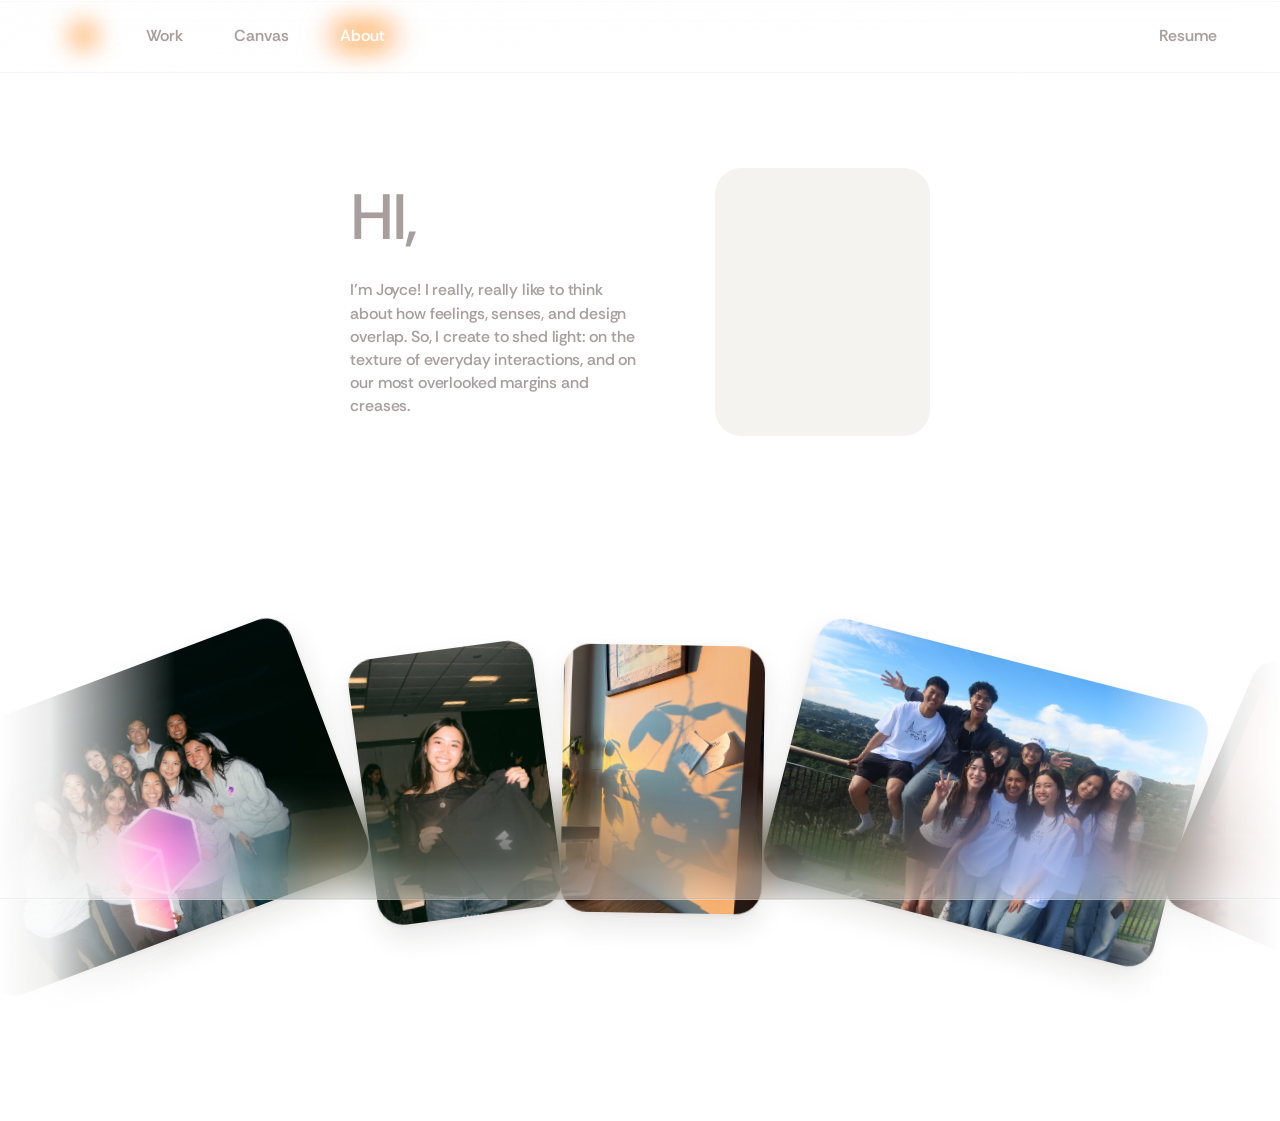
==== commit 47c718a2: "Darken the Home Start callout so the white sentence stays readable. Also keep the custom cursor insi" ====
--- a/about/index.html
+++ b/about/index.html
@@ -52,6 +52,7 @@
             playsinline
             webkit-playsinline
             preload="metadata"
+            data-playback-rate="1.1"
             aria-label="Joyce waving hello"
           >
             <source src="../assets/videos/about/intro-wave.mp4" type="video/mp4">
--- a/css/main.css
+++ b/css/main.css
@@ -3605,7 +3605,11 @@
 
 .case-intro-header--home-start .case-intro-header__title {
   font-size: var(--case-title-size, var(--text-title-size));
-  margin-bottom: clamp(1.75rem, 4vw, 2.75rem);
+  white-space: nowrap;
+}
+
+.case-intro-header--home-start .case-intro-header__subtitle {
+  max-width: none;
   white-space: nowrap;
 }
 
@@ -3613,6 +3617,10 @@
   .case-intro-header--home-start .case-intro-header__title {
     white-space: normal;
     font-size: var(--case-title-size, var(--text-title-size));
+  }
+
+  .case-intro-header--home-start .case-intro-header__subtitle {
+    white-space: normal;
   }
 }
 
@@ -5322,7 +5330,7 @@
   margin: 0;
   width: 100%;
   font-family: var(--font-sans);
-  font-size: var(--text-secondary-size);
+  font-size: var(--case-tertiary-size, var(--text-tertiary-size));
   font-weight: 500;
   line-height: 1.25;
   color: #1d1d1f;
@@ -5866,6 +5874,7 @@
 /* AutoInvent — primary orange + headline type from design system base */
 .case-study-page--autoinvent {
   --ai-accent: #f0774c;
+  --ai-accent-light: #f3d3c3;
   --ai-accent-mark: rgba(240, 119, 76, 0.18);
   --ai-accent-tint: color-mix(in srgb, var(--ai-accent) 8%, #fff);
   --ai-font: var(--font-sans);
@@ -5874,6 +5883,7 @@
   /* Smallest existing decision-arrow clearance (was clamp(16px, 2vw, 28px)) */
   --ai-decision-arrow-space: 16px;
   --ai-decision-arrow-stroke: 2.75;
+  --ai-before-label-gap: 40px;
 }
 
 .case-study-page--autoinvent .ai-decision-state {
@@ -5896,7 +5906,7 @@
 }
 
 .case-study-page--autoinvent .ai-decision-visuals {
-  margin-top: 40px;
+  margin-top: var(--ai-before-label-gap);
 }
 
 .case-study-page--autoinvent .ai-before-split {
@@ -6085,12 +6095,28 @@
 .ai-user-quotes--below {
   flex: none;
   width: 100%;
+  margin-top: calc(var(--ai-before-label-gap) - var(--ai-decision-arrow-space));
 }
 
 .ai-user-quotes__grid {
-  display: grid;
-  grid-template-columns: 1fr 1fr;
+  display: flex;
+  flex-wrap: wrap;
+  align-items: center;
+  justify-content: center;
   gap: 1.375rem;
+}
+
+.ai-user-quotes__grid .ai-user-quote {
+  flex: 0 0 auto;
+  width: max-content;
+  max-width: 100%;
+  text-align: center;
+}
+
+.ai-user-quotes__grid .ai-user-quote::before,
+.ai-user-quotes__grid .ai-user-quote::after {
+  left: 50%;
+  transform: translateX(-50%);
 }
 
 @media (max-width: 720px) {
@@ -6114,10 +6140,6 @@
 
   .ai-d2__note {
     position: static;
-  }
-
-  .ai-user-quotes__grid {
-    grid-template-columns: 1fr;
   }
 }
 
@@ -6233,6 +6255,10 @@
 
 .case-study-page--autoinvent #solution .case-body--solution-answer + .case-feature-rows {
   margin-top: 0;
+}
+
+.case-study-page--autoinvent #solution .case-feature-rows--stacked {
+  margin-bottom: 0;
 }
 
 /* AutoInvent problem tensions — design-system cards, unsquished text */
@@ -8885,6 +8911,86 @@
   max-width: 100%;
 }
 
+/* AutoInvent intro — impact sits a subsection below the summary */
+.case-study-page--autoinvent .case-intro-impact {
+  margin-top: var(--case-subsection-gap, 120px);
+  text-align: left;
+}
+
+.case-study-page--autoinvent .case-intro-impact .case-subheading--large {
+  margin-top: 0;
+}
+
+.case-study-page--autoinvent .case-intro-impact .case-body {
+  margin-bottom: 0;
+}
+
+.case-study-page--autoinvent .case-intro-impact .case-stats {
+  margin-top: clamp(2rem, 4vw, 2.75rem);
+}
+
+/* Home Start intro — same placement as AutoInvent, cards match the process panels */
+.case-study-page--home-start .case-intro-impact {
+  margin-top: var(--case-subsection-gap, 120px);
+  text-align: left;
+  width: 100%;
+}
+
+.case-study-page--home-start .case-intro-impact .case-subheading--large {
+  margin-top: 0;
+}
+
+.case-study-page--home-start .case-intro-impact .case-body {
+  margin-bottom: 0;
+}
+
+.case-study-page--home-start .case-intro-impact .case-stats {
+  margin-top: clamp(2rem, 4vw, 2.75rem);
+}
+
+.case-study-page--home-start .case-intro-impact .case-stats__row {
+  gap: clamp(0.875rem, 1.75vw, 1.125rem);
+  align-items: stretch;
+}
+
+.case-study-page--home-start .case-stat--home-start {
+  display: flex;
+  flex-direction: column;
+  justify-content: center;
+  align-items: flex-start;
+  min-height: clamp(8.5rem, 14vw, 10.25rem);
+  padding: clamp(1.875rem, 3.5vw, 2.5rem) clamp(2.125rem, 4.2vw, 2.875rem);
+  border: none;
+  border-radius: 3.25rem;
+  background: radial-gradient(
+    130% 110% at 100% 0%,
+    #87adb0 0%,
+    #a8bec1 32%,
+    #d4e0e2 58%,
+    #f3f6f8 100%
+  );
+  text-align: left;
+  box-shadow: none;
+}
+
+.case-study-page--home-start .case-stat--home-start .case-stat__value {
+  font-size: var(--case-secondary-size, var(--text-secondary-size));
+  font-weight: 500;
+  letter-spacing: -0.02em;
+  line-height: var(--case-heading-leading, 1.12);
+  color: #4a6772;
+  margin-bottom: 0.45rem;
+}
+
+.case-study-page--home-start .case-stat--home-start .case-stat__label {
+  font-size: var(--case-tertiary-size);
+  font-weight: var(--case-tertiary-weight, 500);
+  line-height: 1.38;
+  letter-spacing: -0.01em;
+  color: #4a6772;
+  min-height: calc(1.38em * 2);
+}
+
 .case-emphasis {
   color: #A89E9D;
   font-weight: 600;
@@ -8898,8 +9004,11 @@
   border-radius: 32px;
   background: linear-gradient(
     90deg,
-    rgba(100, 140, 145, 0.75) 0%,
-    rgba(180, 210, 215, 0.15) 100%
+    #96b3b6 0%,
+    #a3bec1 25%,
+    #b2cace 50%,
+    #c1d5d7 75%,
+    #d0e0e2 100%
   );
   color: #fff;
   font-style: italic;
@@ -8973,6 +9082,79 @@
 
 #takeaways .case-body + .case-subheading--large {
   margin-top: var(--case-subsection-gap, 120px);
+}
+
+/* AutoInvent — live-site closer under takeaways */
+.case-study-page--autoinvent .ai-visit {
+  margin-top: var(--case-subsection-gap, 120px);
+}
+
+.case-study-page--autoinvent .ai-visit__link {
+  display: inline;
+  max-width: 100%;
+  color: var(--ai-accent);
+  font-family: var(--font-sans);
+  font-size: var(--case-secondary-size, var(--text-secondary-size));
+  font-weight: 500;
+  letter-spacing: -0.02em;
+  line-height: var(--case-heading-leading, 1.12);
+  text-decoration: none;
+  white-space: nowrap;
+  transition: color 0.32s ease;
+}
+
+.case-study-page--autoinvent .ai-visit__label {
+  text-decoration: underline;
+  text-decoration-thickness: 2px;
+  text-underline-offset: 0.14em;
+  text-decoration-skip-ink: none;
+}
+
+.case-study-page--autoinvent .ai-visit__arrow {
+  display: inline-block;
+  width: 0.62em;
+  height: 0.62em;
+  margin-left: 0.28em;
+  vertical-align: 0.08em;
+  transition: transform 0.32s ease;
+}
+
+.case-study-page--autoinvent .ai-visit__link:hover,
+.case-study-page--autoinvent .ai-visit__link:focus-visible {
+  color: var(--ai-accent-light);
+}
+
+.case-study-page--autoinvent .ai-visit__link:hover .ai-visit__arrow,
+.case-study-page--autoinvent .ai-visit__link:focus-visible .ai-visit__arrow {
+  transform: translate(0.08em, -0.08em);
+}
+
+.case-study-page--autoinvent .ai-visit__link:focus-visible {
+  outline: 2px solid var(--ai-accent);
+  outline-offset: 6px;
+  border-radius: 2px;
+}
+
+.case-study-page--autoinvent .ai-visit__note {
+  margin: var(--case-heading-to-body, clamp(1.125rem, 2.2vw, 1.625rem)) 0 0;
+  max-width: 100%;
+  font-family: var(--font-sans);
+  font-size: var(--case-tertiary-size, var(--text-tertiary-size));
+  font-weight: var(--case-tertiary-weight, 500);
+  line-height: var(--case-body-leading, 1.58);
+  color: #A89E9D;
+}
+
+@media (prefers-reduced-motion: reduce) {
+  .case-study-page--autoinvent .ai-visit__link,
+  .case-study-page--autoinvent .ai-visit__arrow {
+    transition: none;
+  }
+
+  .case-study-page--autoinvent .ai-visit__link:hover .ai-visit__arrow,
+  .case-study-page--autoinvent .ai-visit__link:focus-visible .ai-visit__arrow {
+    transform: none;
+  }
 }
 
 #process .case-process-key + .case-process-competitive {
@@ -11640,6 +11822,14 @@
   height: 116rem;
   margin-inline: auto;
   transition: height 1.05s cubic-bezier(0.22, 1, 0.36, 1);
+}
+
+/* Avoid a first-paint leap from dispersed slots / auto height into the stack. */
+.canvas-page .canvas-gallery__collage:not(.is-ready),
+.canvas-page .canvas-gallery__collage:not(.is-ready) .canvas-gallery__image,
+.canvas-page .canvas-gallery__collage:not(.is-ready) .canvas-gallery__media,
+.canvas-page .canvas-gallery__collage:not(.is-ready) .canvas-gallery__media img {
+  transition: none;
 }
 
 .canvas-page .canvas-gallery__collage.is-stacked {
@@ -11741,9 +11931,7 @@
   --stack-x: 0px;
   --stack-y: 0px;
   position: absolute;
-  display: flex;
-  flex-direction: column;
-  align-items: flex-start;
+  display: block;
   width: var(--canvas-plate-w);
   max-width: min(44vw, 15rem);
   min-width: 0;
@@ -11796,6 +11984,35 @@
   pointer-events: auto;
 }
 
+.canvas-page .canvas-gallery__collage.is-stacked .canvas-gallery__media {
+  min-height: 0;
+  background: transparent;
+  line-height: 0;
+}
+
+.canvas-page .canvas-gallery__collage.is-stacked .canvas-gallery__media img {
+  width: 100%;
+  height: auto;
+  max-height: 16.5rem;
+  object-fit: cover;
+  object-position: center;
+}
+
+/* One soft shadow under the pile, not a mat around each painting */
+.canvas-page .canvas-gallery__collage.is-stacked::after {
+  content: "";
+  position: absolute;
+  left: 50%;
+  top: 46%;
+  z-index: 0;
+  width: min(12.5rem, 50vw);
+  height: 14.5rem;
+  transform: translate(-50%, -46%);
+  border-radius: 2px;
+  box-shadow: 0 14px 28px rgba(40, 32, 24, 0.12);
+  pointer-events: none;
+}
+
 /* Hover: fan only while the painting stack itself is hovered/focused — not empty collage padding */
 .canvas-page .canvas-gallery__collage.is-stacked:has(.canvas-gallery__image--stack-front:is(:hover, :focus-visible, :focus-within)) .canvas-gallery__image {
   transform:
@@ -12033,12 +12250,16 @@
   position: relative;
   display: block;
   width: 100%;
-  overflow: visible;
+  overflow: hidden;
   border: 0;
   border-radius: 0;
   background: transparent;
   box-shadow: none;
   transition: transform 0.3s ease;
+}
+
+.canvas-page .canvas-gallery__collage.is-dispersed .canvas-gallery__media {
+  overflow: visible;
 }
 
 .canvas-page .canvas-gallery__media img {
@@ -12049,6 +12270,10 @@
   object-fit: contain;
   object-position: center top;
   background: transparent;
+  /* Safari paints alt text over replaced images; keep it invisible. */
+  color: transparent;
+  font-size: 0;
+  line-height: 0;
   transition: transform 0.45s ease;
 }
 
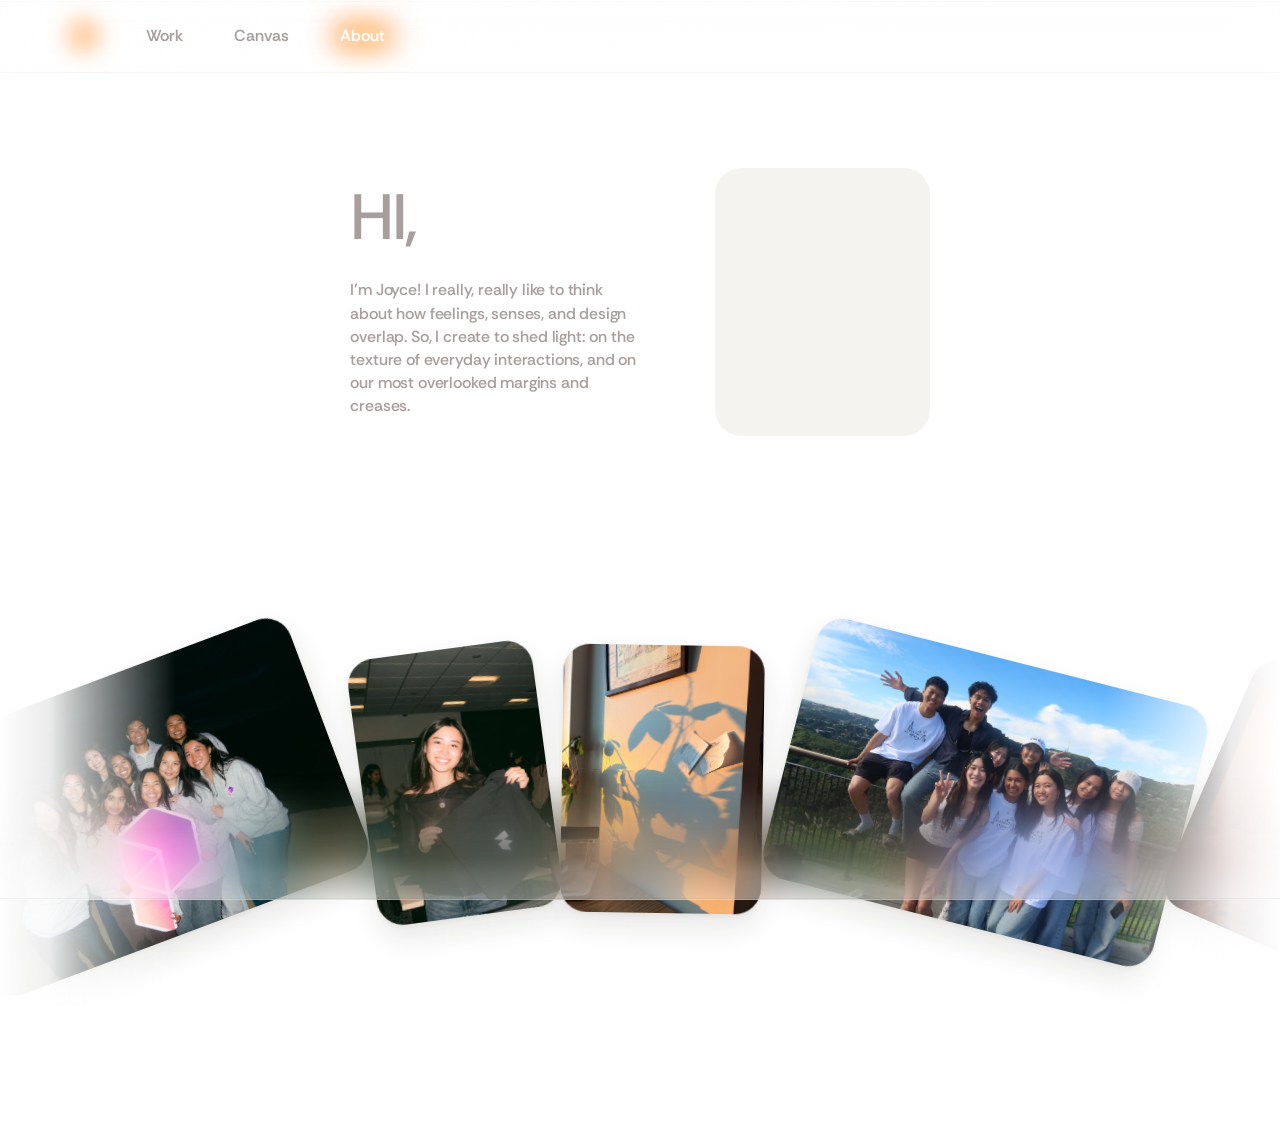
==== commit ff6b2f58: "Remove the resume link from the nav and footer for now. Co-authored-by: Cursor <cursoragent@cursor.c" ====
--- a/about/index.html
+++ b/about/index.html
@@ -29,7 +29,6 @@
       <button class="nav-toggle" aria-expanded="false" aria-controls="site-nav" aria-label="Toggle navigation">
         Menu
       </button>
-      <a href="https://drive.google.com/file/d/1oSzXmIsQ18k1SreURmKp-gAbt0_KfNfL/view?usp=sharing" target="_blank" rel="noopener noreferrer" class="case-topbar__resume">Resume</a>
     </div>
   </header>
 
--- a/css/main.css
+++ b/css/main.css
@@ -4153,6 +4153,11 @@
     margin-top: 2rem;
     margin-bottom: 2rem;
     padding: 2rem 1.75rem;
+    border-radius: var(--hs-radius, 3.25rem);
+  }
+
+  .case-study-page--home-start .case-callout {
+    border-radius: var(--hs-radius, 3.25rem);
   }
 }
 
@@ -8930,6 +8935,16 @@
 }
 
 /* Home Start intro — same placement as AutoInvent, cards match the process panels */
+.case-study-page--home-start {
+  --hs-radius: 3.25rem;
+}
+
+.case-study-page--home-start .case-competitive__tile-wrap,
+.case-study-page--home-start .case-callout,
+.case-study-page--home-start .case-callout--gradient {
+  border-radius: var(--hs-radius);
+}
+
 .case-study-page--home-start .case-intro-impact {
   margin-top: var(--case-subsection-gap, 120px);
   text-align: left;
@@ -8961,7 +8976,7 @@
   min-height: clamp(8.5rem, 14vw, 10.25rem);
   padding: clamp(1.875rem, 3.5vw, 2.5rem) clamp(2.125rem, 4.2vw, 2.875rem);
   border: none;
-  border-radius: 3.25rem;
+  border-radius: var(--hs-radius);
   background: radial-gradient(
     130% 110% at 100% 0%,
     #87adb0 0%,
@@ -9001,7 +9016,7 @@
   margin-bottom: 48px;
   padding: 48px 56px;
   border: none;
-  border-radius: 32px;
+  border-radius: var(--hs-radius, 3.25rem);
   background: linear-gradient(
     90deg,
     #96b3b6 0%,
@@ -9207,7 +9222,7 @@
   min-height: clamp(14rem, 28vw, 17.5rem);
   padding: clamp(3rem, 6vw, 4.25rem) clamp(2rem, 4.5vw, 3rem);
   border: 1px solid rgba(160, 190, 195, 0.55);
-  border-radius: 3.75rem;
+  border-radius: var(--hs-radius, 3.25rem);
   background: #fff;
 }
 
@@ -9716,7 +9731,7 @@
   gap: clamp(1.25rem, 2.4vw, 1.75rem);
   padding: clamp(1.625rem, 3vw, 2rem) clamp(1.875rem, 3.8vw, 2.625rem);
   min-height: clamp(5.75rem, 10vw, 6.75rem);
-  border-radius: 3.25rem;
+  border-radius: var(--hs-radius, 3.25rem);
   background: radial-gradient(
     130% 110% at 100% 0%,
     #87adb0 0%,
@@ -9774,7 +9789,7 @@
     #f3f6f8 100%
   );
   border: none;
-  border-radius: 3.25rem;
+  border-radius: var(--hs-radius, 3.25rem);
   display: flex;
   align-items: center;
   justify-content: flex-start;
@@ -9881,7 +9896,7 @@
   width: var(--hs-phone-w);
   aspect-ratio: 640 / 1440;
   border: 1px solid #8fb7be;
-  border-radius: 2rem;
+  border-radius: var(--hs-radius, 3.25rem);
   overflow: hidden;
   background: #fff;
 }
@@ -9901,7 +9916,7 @@
   width: var(--hs-note-w);
   padding: 0.95rem 1.05rem;
   border: 1px solid #bfd3d7;
-  border-radius: 0.75rem;
+  border-radius: var(--hs-radius, 3.25rem);
   background: #fff;
   font-size: var(--case-tertiary-size);
   font-weight: 500;
@@ -10063,7 +10078,7 @@
   width: var(--hs-phone-w);
   aspect-ratio: 640 / 1440;
   border: 1px solid #8fb7be;
-  border-radius: 2rem;
+  border-radius: var(--hs-radius, 3.25rem);
   overflow: hidden;
   background: #fff;
 }
@@ -10093,7 +10108,7 @@
 .hs-critique__device,
 .hs-iterations__device {
   border: 1px solid #3d6a6f;
-  border-radius: 0.85rem;
+  border-radius: var(--hs-radius, 3.25rem);
   overflow: hidden;
   line-height: 0;
   background: #fff;
@@ -10104,7 +10119,7 @@
   display: block;
   width: 100%;
   height: auto;
-  border-radius: 0.85rem;
+  border-radius: var(--hs-radius, 3.25rem);
 }
 
 .hs-critique__note {
@@ -10113,7 +10128,7 @@
   padding: 0.85rem 1.1rem;
   background: #ffffff;
   border: 1px solid #d4d4d4;
-  border-radius: 0.75rem;
+  border-radius: var(--hs-radius, 3.25rem);
   font-size: var(--case-tertiary-size);
   font-weight: 400;
   line-height: 1.4;
@@ -12327,6 +12342,23 @@
 .canvas-plate-lightbox::backdrop {
   background: rgba(247, 245, 241, 0.82);
   backdrop-filter: blur(12px);
+  opacity: 0;
+  transition: opacity 0.55s ease;
+}
+
+.canvas-plate-lightbox[open]::backdrop {
+  opacity: 1;
+}
+
+@starting-style {
+  .canvas-plate-lightbox[open]::backdrop {
+    opacity: 0;
+  }
+}
+
+.canvas-plate-lightbox.is-closing::backdrop {
+  opacity: 0;
+  transition-duration: 0.32s;
 }
 
 .canvas-plate-lightbox__panel {
@@ -12339,14 +12371,6 @@
   background: #fffcf8;
   border: 1px solid rgba(0, 0, 0, 0.06);
   box-shadow: 0 24px 64px rgba(0, 0, 0, 0.08);
-  transform: translateY(0.65rem) scale(0.985);
-  opacity: 0;
-  transition: transform 0.35s ease, opacity 0.35s ease;
-}
-
-.canvas-plate-lightbox[open] .canvas-plate-lightbox__panel {
-  transform: none;
-  opacity: 1;
 }
 
 .canvas-plate-lightbox__close {
@@ -12637,10 +12661,15 @@
   .canvas-gallery__media,
   .canvas-gallery__media img,
   .canvas-plate-lightbox__panel,
+  .canvas-plate-lightbox::backdrop,
   .canvas-page .canvas-gallery__collage,
   .canvas-page .canvas-gallery__expand-hint,
   .canvas-page .canvas-gallery__collapse-hint {
     transition: none;
+  }
+
+  .canvas-plate-lightbox[open]::backdrop {
+    opacity: 1;
   }
 }
 
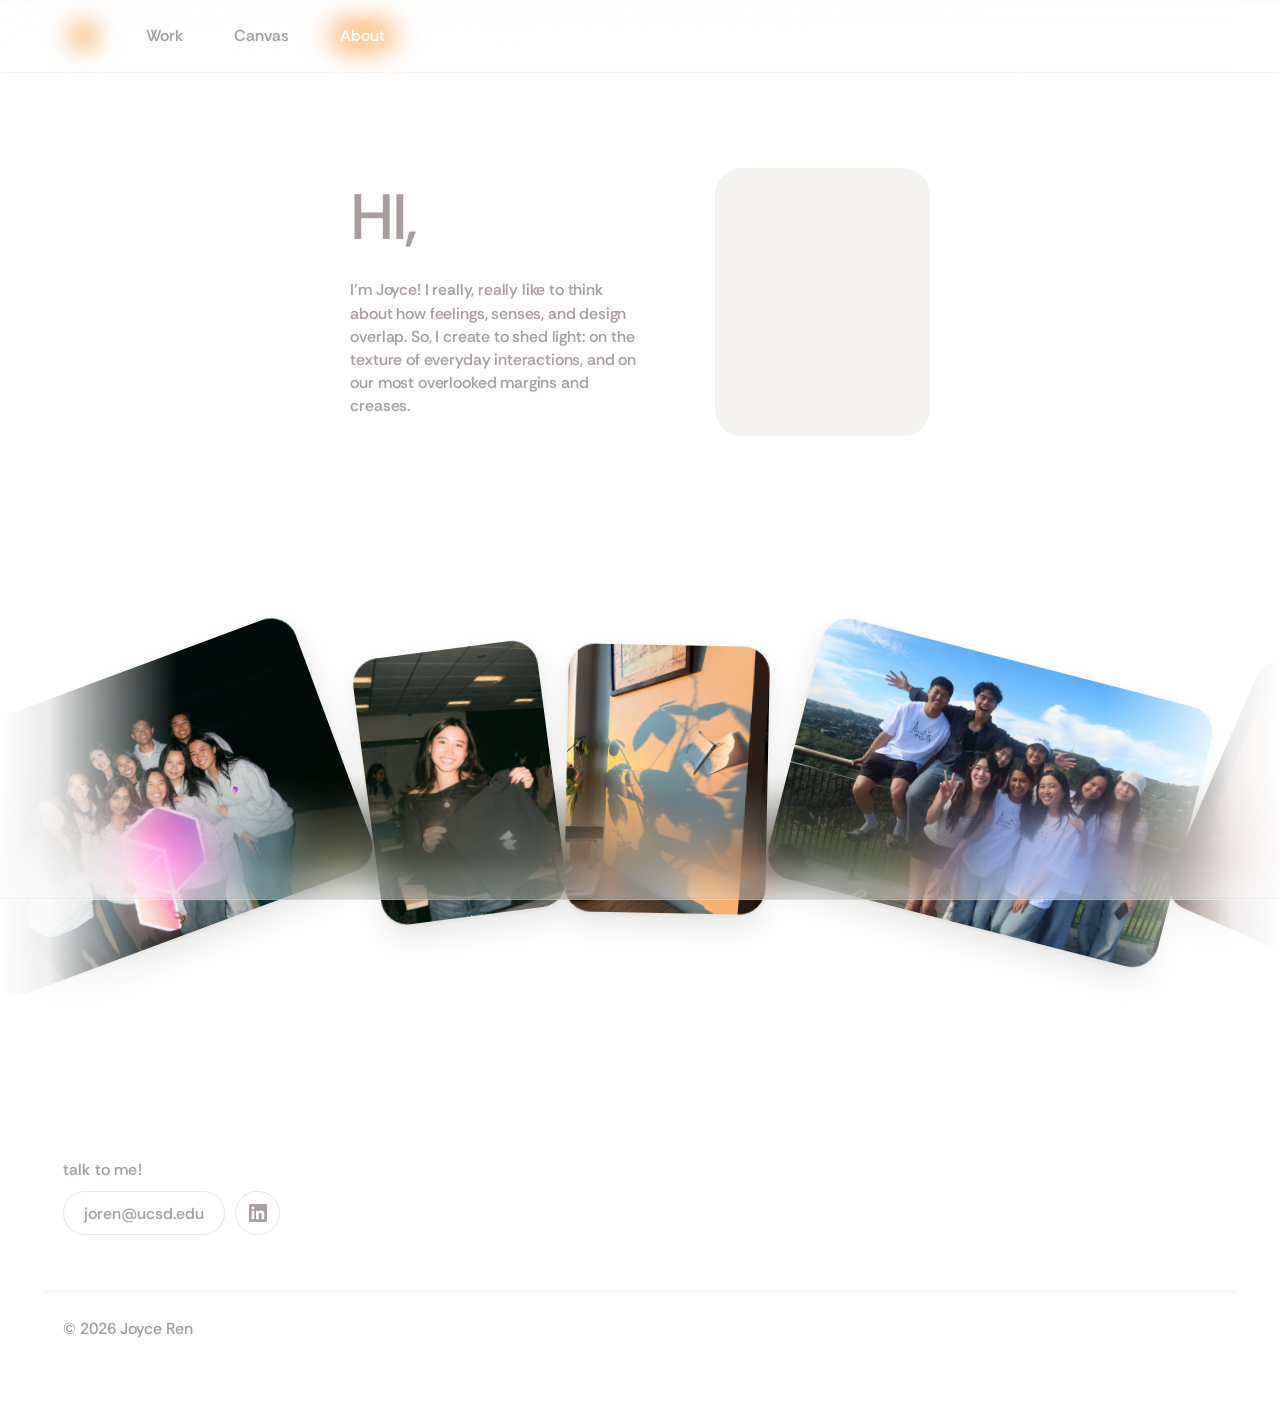
==== commit 586467bf: "Show the contact footer on every page. The email, LinkedIn, and copyright block now closes About, Ca" ====
--- a/about/index.html
+++ b/about/index.html
@@ -110,6 +110,31 @@
     </section>
   </main>
 
+  <footer class="home-footer">
+    <div class="container home-footer__inner">
+      <div class="home-footer__cta">
+        <p class="home-footer__prompt">talk to me!</p>
+        <div class="home-footer__actions">
+          <a class="home-footer__email edge-glow" href="mailto:joren@ucsd.edu">
+            <span class="edge-glow__bloom" aria-hidden="true"></span>
+            <span class="edge-glow__ring" aria-hidden="true"></span>
+            <span class="home-footer__email-text">joren@ucsd.edu</span>
+          </a>
+          <a class="home-footer__linkedin edge-glow" href="https://www.linkedin.com/in/joyce-ren" target="_blank" rel="noopener noreferrer" aria-label="LinkedIn">
+            <span class="edge-glow__bloom" aria-hidden="true"></span>
+            <span class="edge-glow__ring" aria-hidden="true"></span>
+            <svg viewBox="0 0 24 24" aria-hidden="true" focusable="false">
+              <path fill="currentColor" d="M20.45 20.45h-3.56v-5.57c0-1.33-.03-3.04-1.85-3.04-1.85 0-2.14 1.45-2.14 2.94v5.67H9.34V9h3.41v1.56h.05c.48-.9 1.64-1.85 3.37-1.85 3.6 0 4.27 2.37 4.27 5.46v6.28zM5.34 7.43a2.07 2.07 0 1 1 0-4.13 2.07 2.07 0 0 1 0 4.13zM7.12 20.45H3.56V9h3.56v11.45zM22.23 0H1.77C.79 0 0 .77 0 1.73v20.54C0 23.23.79 24 1.77 24h20.46c.98 0 1.77-.77 1.77-1.73V1.73C24 .77 23.21 0 22.23 0z"/>
+            </svg>
+          </a>
+        </div>
+      </div>
+    </div>
+    <div class="container home-footer__bottom">
+      <span class="home-footer__copy">© 2026 Joyce Ren</span>
+    </div>
+  </footer>
+
   <script src="../js/main.js"></script>
 </body>
 </html>
--- a/css/main.css
+++ b/css/main.css
@@ -2936,7 +2936,7 @@
    Footer
    -------------------------------------------------------------------------- */
 
-/* Homepage contact footer — email pill + traveling edge glow */
+/* Site contact footer — email pill + traveling edge glow, on every page */
 .home-footer {
   padding-block: clamp(3.5rem, 8vw, 5.5rem) clamp(2.5rem, 6vw, 4rem);
   background: #ffffff;
@@ -2980,8 +2980,7 @@
 .home-footer__email {
   display: inline-flex;
   align-items: center;
-  gap: 0.7rem;
-  padding: 0.72rem 1.15rem 0.72rem 1.25rem;
+  padding: 0.72rem 1.25rem;
   border-radius: 999px;
   border: 1px solid #e8e6e1;
   background: #ffffff;
@@ -2990,44 +2989,86 @@
   font-weight: 500;
   line-height: 1.2;
   text-decoration: none;
-  transition: color 0.32s ease, border-color 0.32s ease;
-}
-
-.home-footer__email-text,
-.home-footer__email-arrow {
+  transition:
+    color 0.32s ease,
+    border-color 0.32s ease,
+    transform 0.32s ease,
+    box-shadow 0.32s ease;
+}
+
+.home-footer__email-text {
   position: relative;
   z-index: 1;
-}
-
-.home-footer__email-arrow {
-  font-size: 1.05em;
-  line-height: 1;
 }
 
 .home-footer__email:hover,
 .home-footer__email:focus-visible {
   color: var(--nav-glow-hover);
   border-color: rgba(255, 198, 145, 0.42);
-}
-
-.home-footer__links {
-  display: flex;
-  flex-direction: column;
-  align-items: flex-end;
-  gap: 0.2rem;
-}
-
-.home-footer__links a {
-  font-size: var(--text-tertiary-size);
-  font-weight: 500;
-  color: #A89E9D;
-  line-height: 1.45;
-  transition: color 0.32s ease;
-}
-
-.home-footer__links a:hover,
-.home-footer__links a:focus-visible {
+  transform: translateY(-3px);
+  box-shadow: 0 10px 22px rgba(0, 0, 0, 0.045);
+}
+
+.home-footer__actions {
+  display: flex;
+  align-items: center;
+  gap: 0.65rem;
+}
+
+.home-footer__linkedin {
+  --home-footer-bubble-size: calc(1.44rem + 1.2 * var(--text-tertiary-size) + 2px);
+  display: inline-flex;
+  align-items: center;
+  justify-content: center;
+  flex: 0 0 auto;
+  box-sizing: border-box;
+  width: var(--home-footer-bubble-size);
+  height: var(--home-footer-bubble-size);
+  padding: 0;
+  border-radius: 999px;
+  border: 1px solid #e8e6e1;
+  background: #ffffff;
+  color: #A89E9D;
+  line-height: 0;
+  text-decoration: none;
+  transition:
+    color 0.32s ease,
+    border-color 0.32s ease,
+    transform 0.32s ease,
+    box-shadow 0.32s ease;
+}
+
+.home-footer__linkedin svg {
+  position: relative;
+  z-index: 1;
+  width: 18px;
+  height: 18px;
+  display: block;
+}
+
+.home-footer__linkedin:hover,
+.home-footer__linkedin:focus-visible {
   color: var(--nav-glow-hover);
+  border-color: rgba(255, 198, 145, 0.42);
+  transform: translateY(-3px);
+  box-shadow: 0 10px 22px rgba(0, 0, 0, 0.045);
+}
+
+@media (prefers-reduced-motion: reduce) {
+  .home-footer__email {
+    transition: color 0.32s ease, border-color 0.32s ease, box-shadow 0.32s ease;
+  }
+
+  .home-footer__linkedin {
+    transition: color 0.32s ease, border-color 0.32s ease, box-shadow 0.32s ease;
+  }
+
+  .home-footer__email:hover,
+  .home-footer__email:focus-visible,
+  .home-footer__linkedin:hover,
+  .home-footer__linkedin:focus-visible {
+    transform: none;
+  }
 }
 
 @media (max-width: 768px) {
@@ -3037,12 +3078,36 @@
     gap: var(--space-md);
   }
 
-  .home-footer__links {
-    align-items: flex-start;
-  }
-
   .home-footer__bottom {
     margin-top: var(--space-lg);
+  }
+}
+
+/* Case studies: sit the footer in the article column, clear of the fixed sidebar */
+.case-study-page .home-footer .container {
+  display: grid;
+  grid-template-columns: 1fr minmax(0, var(--case-content-max)) 1fr;
+  align-items: start;
+  width: 100%;
+  max-width: none;
+  margin-inline: 0;
+  padding-inline: var(--nav-padding-inline);
+}
+
+.case-study-page .home-footer__cta,
+.case-study-page .home-footer__copy {
+  grid-column: 2;
+  justify-self: start;
+}
+
+@media (max-width: 1150px) {
+  .case-study-page .home-footer .container {
+    grid-template-columns: 1fr;
+  }
+
+  .case-study-page .home-footer__cta,
+  .case-study-page .home-footer__copy {
+    grid-column: 1;
   }
 }
 
@@ -3493,7 +3558,7 @@
   padding:
     calc(var(--case-topbar-height) + 2rem)
     var(--nav-padding-inline)
-    5rem;
+    0;
 }
 
 .case-sidebar {
@@ -4040,7 +4105,7 @@
     padding:
       calc(var(--case-topbar-height) + 1.5rem)
       var(--nav-padding-inline)
-      4rem;
+      0;
   }
 
   .case-sidebar {
@@ -4093,7 +4158,7 @@
     padding:
       calc(var(--case-topbar-height) + 1.5rem)
       var(--nav-padding-inline)
-      4rem;
+      0;
   }
 
   .case-sidebar {
@@ -4129,6 +4194,10 @@
 
   .case-block--intro {
     padding-bottom: var(--case-section-gap, 180px);
+  }
+
+  .case-block--last {
+    padding-bottom: 1.5rem;
   }
 
   .case-device-video--laptop {
@@ -11808,7 +11877,7 @@
   padding:
     calc(var(--case-topbar-height) + clamp(2.5rem, 6vw, 5rem))
     clamp(1rem, 3vw, 2.5rem)
-    clamp(5rem, 10vw, 9rem);
+    clamp(1rem, 3vw, 2rem);
   overflow: visible;
   background: transparent;
 }
@@ -11823,7 +11892,7 @@
   position: relative;
   display: block;
   padding-top: 0;
-  padding-bottom: var(--case-section-gap);
+  padding-bottom: 0;
 }
 
 .canvas-page .canvas-gallery__collage {
@@ -12342,23 +12411,6 @@
 .canvas-plate-lightbox::backdrop {
   background: rgba(247, 245, 241, 0.82);
   backdrop-filter: blur(12px);
-  opacity: 0;
-  transition: opacity 0.55s ease;
-}
-
-.canvas-plate-lightbox[open]::backdrop {
-  opacity: 1;
-}
-
-@starting-style {
-  .canvas-plate-lightbox[open]::backdrop {
-    opacity: 0;
-  }
-}
-
-.canvas-plate-lightbox.is-closing::backdrop {
-  opacity: 0;
-  transition-duration: 0.32s;
 }
 
 .canvas-plate-lightbox__panel {
@@ -12371,6 +12423,14 @@
   background: #fffcf8;
   border: 1px solid rgba(0, 0, 0, 0.06);
   box-shadow: 0 24px 64px rgba(0, 0, 0, 0.08);
+  transform: translateY(0.65rem) scale(0.985);
+  opacity: 0;
+  transition: transform 0.35s ease, opacity 0.35s ease;
+}
+
+.canvas-plate-lightbox[open] .canvas-plate-lightbox__panel {
+  transform: none;
+  opacity: 1;
 }
 
 .canvas-plate-lightbox__close {
@@ -12661,15 +12721,10 @@
   .canvas-gallery__media,
   .canvas-gallery__media img,
   .canvas-plate-lightbox__panel,
-  .canvas-plate-lightbox::backdrop,
   .canvas-page .canvas-gallery__collage,
   .canvas-page .canvas-gallery__expand-hint,
   .canvas-page .canvas-gallery__collapse-hint {
     transition: none;
-  }
-
-  .canvas-plate-lightbox[open]::backdrop {
-    opacity: 1;
   }
 }
 
@@ -12738,7 +12793,7 @@
   padding:
     calc(var(--case-topbar-height) + clamp(3.5rem, 9vw, 6rem))
     0
-    clamp(2.5rem, 6vw, 4.5rem);
+    clamp(0.5rem, 2vw, 1.25rem);
   overflow: visible;
   border-radius: 0;
   background: transparent;
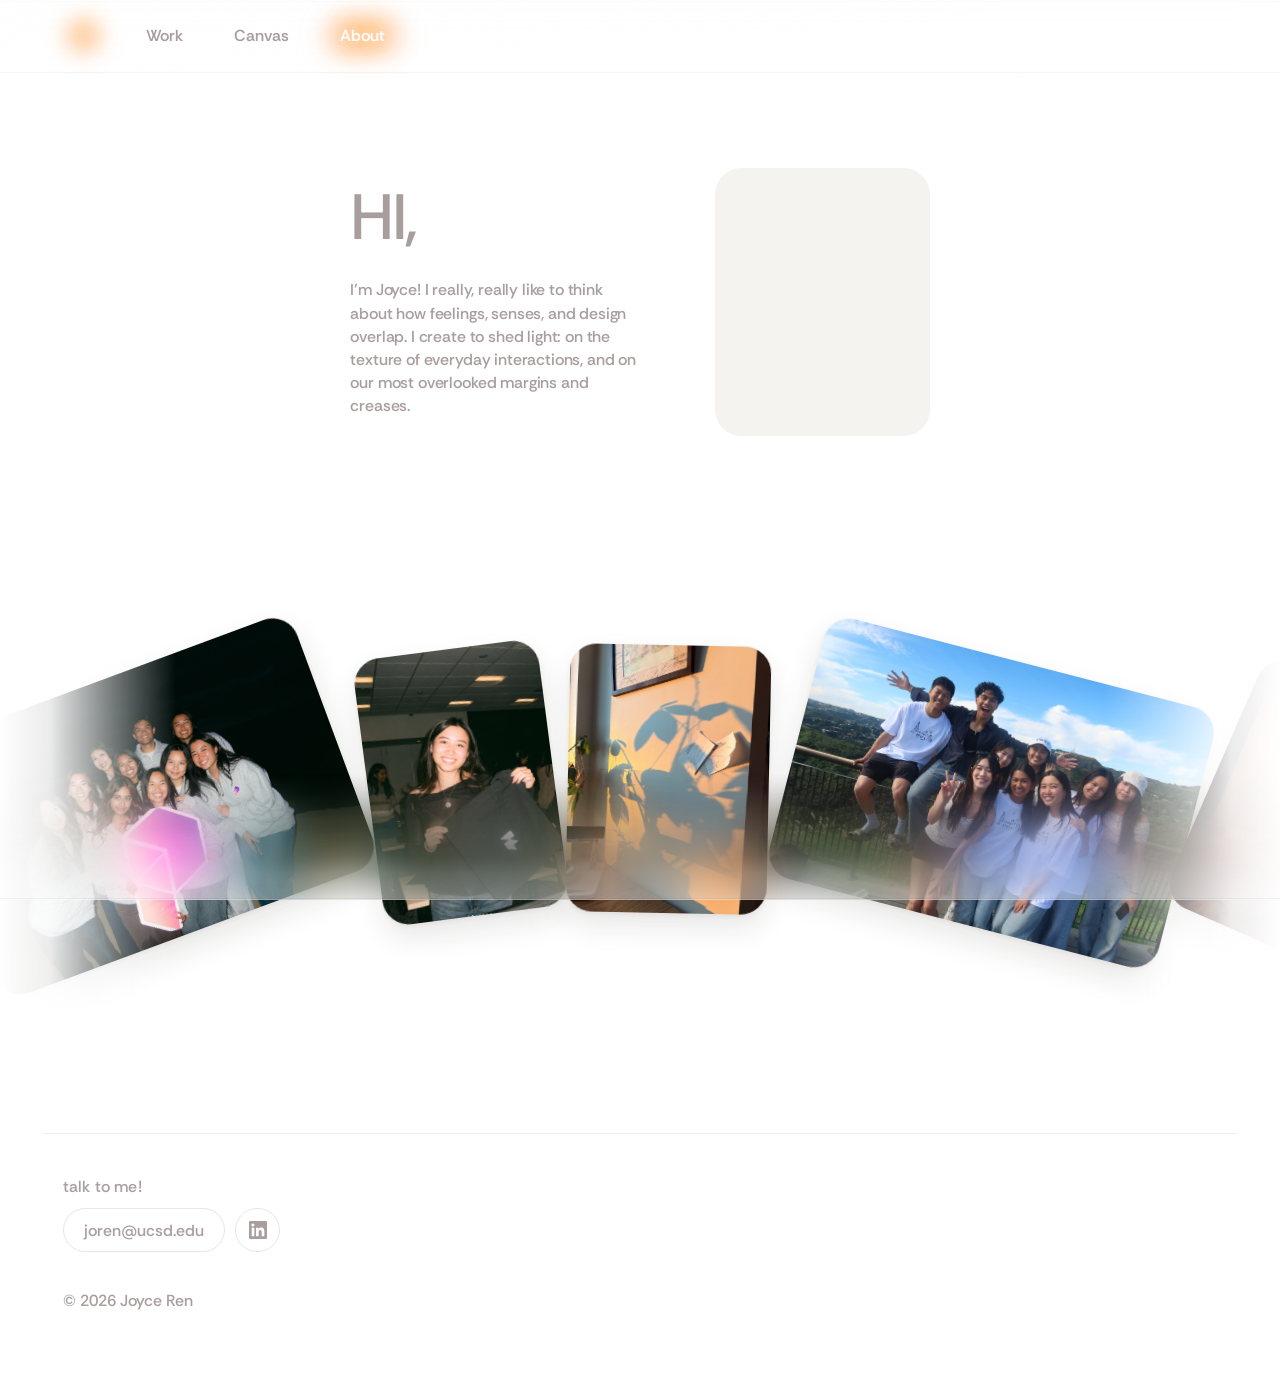
==== commit c5c16714: "Drop the "So" from the about bio. The second sentence now starts directly with "I create to shed lig" ====
--- a/about/index.html
+++ b/about/index.html
@@ -37,7 +37,7 @@
       <div class="about-stage__copy">
         <h1 class="about-greeting" id="about-title">HI,</h1>
         <p class="about-bio">
-          I&rsquo;m Joyce! I really, really like to think about how feelings, senses, and design overlap. So, I create to shed light: on the texture of everyday interactions, and on our most overlooked margins and creases.
+          I&rsquo;m Joyce! I really, really like to think about how feelings, senses, and design overlap. I create to shed light: on the texture of everyday interactions, and on our most overlooked margins and creases.
         </p>
       </div>
 
--- a/css/main.css
+++ b/css/main.css
@@ -2938,7 +2938,7 @@
 
 /* Site contact footer — email pill + traveling edge glow, on every page */
 .home-footer {
-  padding-block: clamp(3.5rem, 8vw, 5.5rem) clamp(2.5rem, 6vw, 4rem);
+  padding-block: clamp(2.5rem, 6vw, 4rem) clamp(2.5rem, 6vw, 4rem);
   background: #ffffff;
 }
 
@@ -2947,12 +2947,14 @@
   justify-content: space-between;
   align-items: flex-end;
   gap: var(--space-lg);
+  padding-top: clamp(1.75rem, 4vw, 2.5rem);
+  border-top: 1px solid #efede9;
 }
 
 .home-footer__bottom {
-  margin-top: clamp(2.5rem, 5vw, 3.5rem);
-  padding-top: clamp(1rem, 2.5vw, 1.5rem);
-  border-top: 1px solid #efede9;
+  margin-top: clamp(1.5rem, 3.5vw, 2.25rem);
+  padding-top: 0;
+  border-top: none;
 }
 
 .home-footer__copy {
@@ -3079,7 +3081,7 @@
   }
 
   .home-footer__bottom {
-    margin-top: var(--space-lg);
+    margin-top: var(--space-md);
   }
 }
 
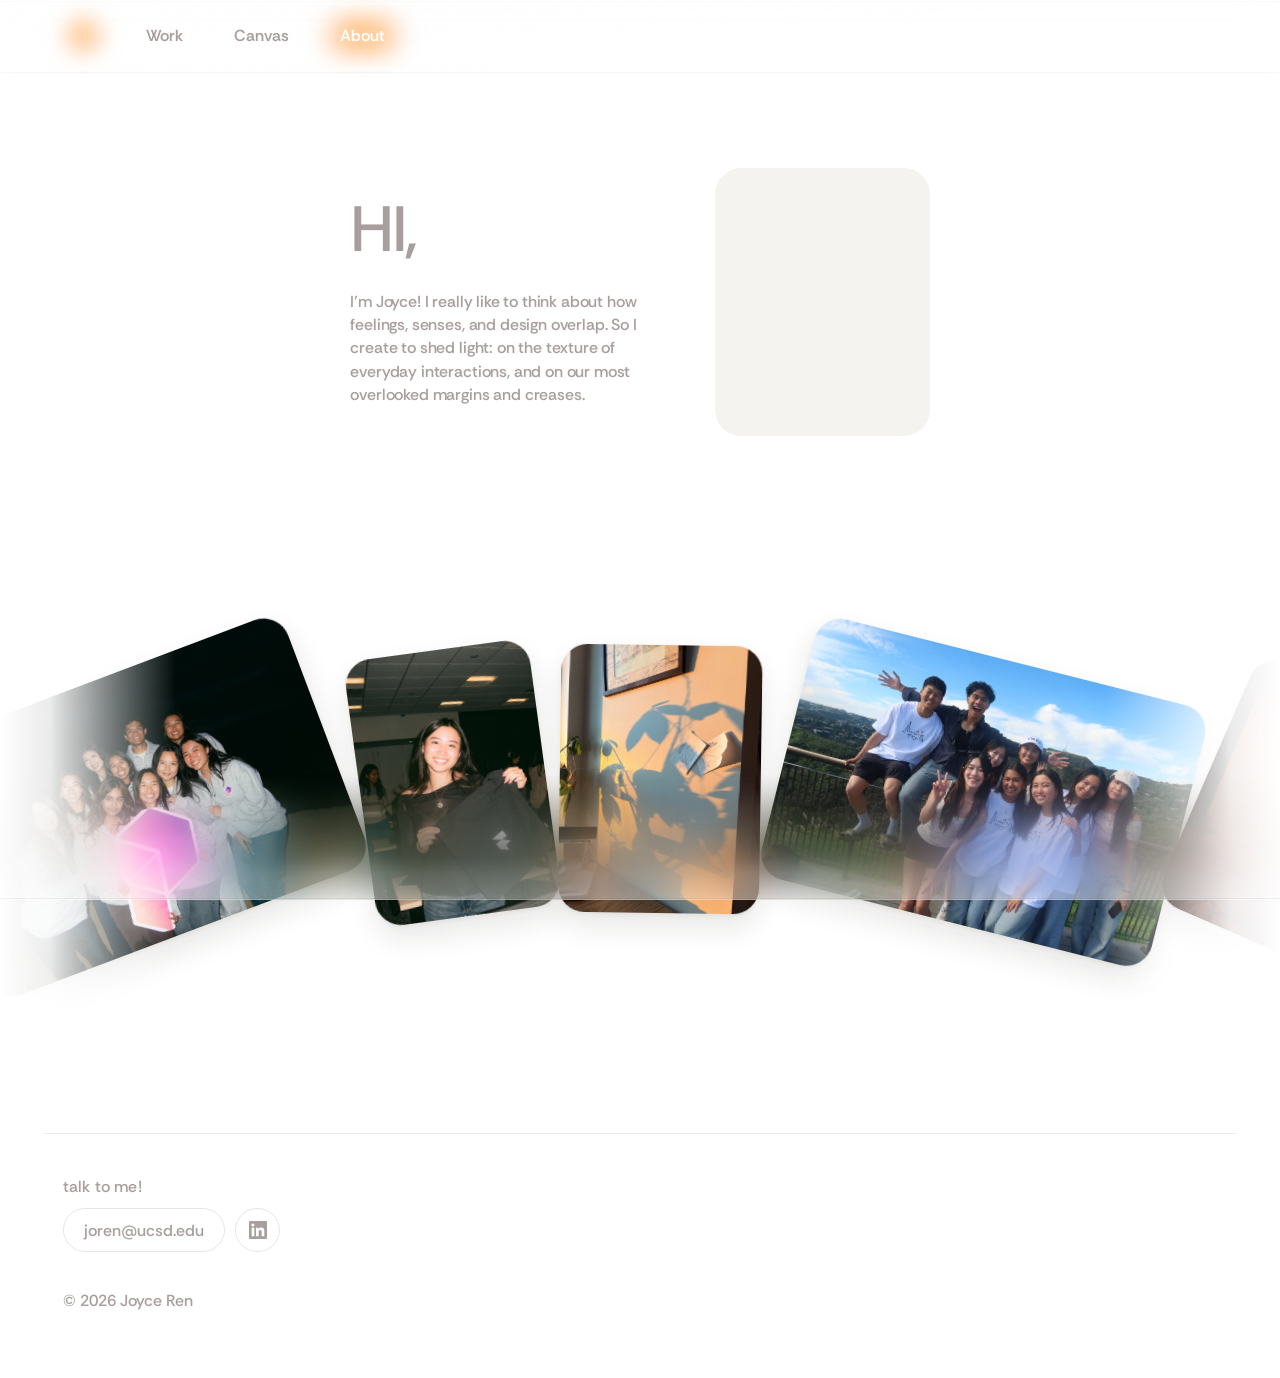
==== commit 702945e5: "Update the About bio so the two sentences connect. Drop the extra “really” and start the second sent" ====
--- a/about/index.html
+++ b/about/index.html
@@ -37,7 +37,7 @@
       <div class="about-stage__copy">
         <h1 class="about-greeting" id="about-title">HI,</h1>
         <p class="about-bio">
-          I&rsquo;m Joyce! I really, really like to think about how feelings, senses, and design overlap. I create to shed light: on the texture of everyday interactions, and on our most overlooked margins and creases.
+          I&rsquo;m Joyce! I really like to think about how feelings, senses, and design overlap. So I create to shed light: on the texture of everyday interactions, and on our most overlooked margins and creases.
         </p>
       </div>
 
--- a/css/main.css
+++ b/css/main.css
@@ -398,12 +398,15 @@
 }
 
 .lamp-hero__pull {
+  /* Hidden until the first scroll. Stays once that scroll has happened. */
+  display: flex;
+  opacity: 0;
+  visibility: hidden;
   /* Hang beside the lantern; chain top matches the cord top in the lamp art. */
   position: absolute;
   top: calc(var(--lamp-top) + var(--lamp-height) * 0.055);
   left: calc(50% + clamp(17.5rem, 34.5vw, 24.5rem));
   z-index: 3;
-  display: flex;
   flex-direction: column;
   align-items: center;
   width: clamp(1rem, 2.05vw, 1.35rem);
@@ -414,10 +417,26 @@
   cursor: pointer;
   pointer-events: none;
   transform: translateY(calc(var(--lamp-power) * 4px));
-  transition: transform 0.2s cubic-bezier(0.33, 1, 0.68, 1);
+  transition:
+    transform 0.2s cubic-bezier(0.33, 1, 0.68, 1),
+    opacity 0.45s ease,
+    visibility 0s linear 0.45s;
+}
+
+.lamp-hero__pull.is-revealed {
+  opacity: 1;
+  visibility: visible;
+  transition:
+    transform 0.2s cubic-bezier(0.33, 1, 0.68, 1),
+    opacity 0.5s cubic-bezier(0.16, 1, 0.3, 1),
+    visibility 0s linear;
 }
 
 .lamp-hero__pull-img {
+  pointer-events: none;
+}
+
+.lamp-hero__pull.is-revealed .lamp-hero__pull-img {
   pointer-events: auto;
 }
 
@@ -438,6 +457,17 @@
   user-select: none;
   -webkit-user-drag: none;
   transition: transform 0.35s cubic-bezier(0.33, 1, 0.68, 1);
+  /* Extend the chain's top fade so it becomes solid level with the lamp cord. */
+  -webkit-mask-image: linear-gradient(
+    to bottom,
+    transparent 0,
+    #000 calc(var(--lamp-height) * 0.135)
+  );
+  mask-image: linear-gradient(
+    to bottom,
+    transparent 0,
+    #000 calc(var(--lamp-height) * 0.135)
+  );
 }
 
 .lamp-hero__pull:hover .lamp-hero__pull-img {
@@ -447,24 +477,6 @@
 .lamp-hero__pull.is-pulled .lamp-hero__pull-img {
   transform: translateY(10px);
   transition-duration: 0.45s;
-}
-
-.lamp-hero__hint {
-  margin-top: 0.3rem;
-  font-size: var(--text-tertiary-size);
-  font-style: normal;
-  font-weight: var(--text-tertiary-weight);
-  color: #A89E9D;
-  white-space: nowrap;
-  opacity: calc(1 - var(--lamp-power));
-  visibility: visible;
-  transition: opacity 0.1s ease, visibility 0.1s ease;
-  pointer-events: none;
-  text-align: center;
-}
-
-.portfolio-page.lamp-is-lit .lamp-hero__hint {
-  visibility: hidden;
 }
 
 .lamp-hero__intro {
@@ -475,9 +487,75 @@
   width: min(100% - 2rem, 72rem);
   text-align: center;
   transform: translate(-50%, 0);
-  opacity: var(--lamp-power);
-  transition: opacity 0.1s ease;
   pointer-events: none;
+}
+
+.lamp-hero__intro .lamp-hero__name,
+.lamp-hero__intro .lamp-hero__tagline {
+  opacity: 0;
+  filter: blur(18px);
+  transform: translateY(-0.75rem);
+  transition:
+    opacity 0.32s ease,
+    filter 0.32s ease,
+    transform 0.32s ease;
+}
+
+.portfolio-page.lamp-is-lit .lamp-hero__intro .lamp-hero__name,
+.portfolio-page.lamp-is-lit .lamp-hero__intro .lamp-hero__tagline {
+  opacity: 1;
+  filter: none;
+  transform: translateY(0);
+  transition:
+    opacity 0.75s cubic-bezier(0.16, 1, 0.3, 1),
+    filter 0.95s cubic-bezier(0.16, 1, 0.3, 1),
+    transform 0.88s cubic-bezier(0.16, 1, 0.3, 1);
+}
+
+.portfolio-page.lamp-is-lit .lamp-hero__intro .lamp-hero__tagline {
+  transition-delay: 0.11s;
+}
+
+/* First-view scroll hint. Sits above the bottom glass edge so the caret stays crisp. */
+.lamp-hero__scroll-cue {
+  position: fixed;
+  left: 50%;
+  bottom: calc(2.05rem + env(safe-area-inset-bottom, 0px));
+  z-index: 190;
+  display: flex;
+  color: #4e4746;
+  pointer-events: none;
+  transform: translateX(-50%);
+  animation: lamp-scroll-cue 1.35s ease-in-out infinite;
+}
+
+.lamp-hero__scroll-cue svg {
+  display: block;
+  width: 2.75rem;
+  height: auto;
+}
+
+@keyframes lamp-scroll-cue {
+  0%,
+  100% {
+    opacity: 0.85;
+    transform: translateX(-50%) translateY(0);
+  }
+  50% {
+    opacity: 1;
+    transform: translateX(-50%) translateY(0.85rem);
+  }
+}
+
+.lamp-hero__scroll-cue.is-dismissed {
+  animation: none;
+  opacity: 0;
+  visibility: hidden;
+  transform: translateX(-50%) translateY(0.3rem);
+  transition:
+    opacity 0.4s ease,
+    transform 0.4s ease,
+    visibility 0s linear 0.4s;
 }
 
 .lamp-hero__intro .lamp-hero__name {
@@ -490,8 +568,6 @@
   line-height: 1.05;
   color: #f4c8ae;
   display: inline-block;
-  transform: translateY(calc((1 - var(--lamp-power)) * -0.75rem));
-  transition: transform 0.1s ease;
 }
 
 .lamp-hero__intro .lamp-hero__tagline {
@@ -533,11 +609,6 @@
     max-height: clamp(5.1rem, 14.5vh, 6.9rem);
   }
 
-  .lamp-hero__hint {
-    font-size: var(--text-tertiary-size);
-    letter-spacing: -0.03em;
-  }
-
   .lamp-hero__intro {
     top: clamp(57%, 63vh, 69%);
   }
@@ -562,13 +633,6 @@
 
   .lamp-hero__pull {
     left: calc(50% + 5.85rem);
-  }
-
-  .lamp-hero__hint {
-    font-size: var(--text-tertiary-size);
-    max-width: 4.75rem;
-    white-space: normal;
-    line-height: 1.25;
   }
 }
 
@@ -578,10 +642,32 @@
   .lamp-hero__lamp-img--lit,
   .lamp-hero__pull,
   .lamp-hero__pull-img,
-  .lamp-hero__hint,
   .lamp-hero__intro,
-  .lamp-hero__intro .lamp-hero__name {
+  .lamp-hero__intro .lamp-hero__name,
+  .lamp-hero__intro .lamp-hero__tagline,
+  .portfolio-page.lamp-is-lit .lamp-hero__intro .lamp-hero__name,
+  .portfolio-page.lamp-is-lit .lamp-hero__intro .lamp-hero__tagline {
+    filter: none;
     transition: none;
+  }
+
+  .lamp-hero__intro {
+    opacity: var(--lamp-power);
+  }
+
+  .lamp-hero__intro .lamp-hero__name,
+  .lamp-hero__intro .lamp-hero__tagline,
+  .portfolio-page.lamp-is-lit .lamp-hero__intro .lamp-hero__name,
+  .portfolio-page.lamp-is-lit .lamp-hero__intro .lamp-hero__tagline {
+    opacity: 1;
+    filter: none;
+    transform: none;
+  }
+
+  .lamp-hero__scroll-cue {
+    animation: none;
+    opacity: 1;
+    transform: translateX(-50%);
   }
 }
 
@@ -762,7 +848,32 @@
   box-shadow: 0 10px 22px rgba(0, 0, 0, 0.045);
 }
 
+/* First scroll into the work grid. A little softer and slower than the name so the blur reads on screen. */
+.portfolio-page.work-reveal .work-grid > li {
+  opacity: 0;
+  filter: blur(22px);
+  transform: translateY(1.15rem);
+}
+
+.portfolio-page.work-reveal .work-grid > li.is-in {
+  opacity: 1;
+  filter: none;
+  transform: none;
+  transition:
+    opacity 0.8s cubic-bezier(0.2, 0.65, 0.2, 1),
+    filter 1.05s cubic-bezier(0.25, 0.45, 0.2, 1),
+    transform 0.9s cubic-bezier(0.2, 0.65, 0.2, 1);
+}
+
 @media (prefers-reduced-motion: reduce) {
+  .portfolio-page.work-reveal .work-grid > li,
+  .portfolio-page.work-reveal .work-grid > li.is-in {
+    opacity: 1;
+    filter: none;
+    transform: none;
+    transition: none;
+  }
+
   .work-card {
     transition: border-color 0.32s ease, box-shadow 0.32s ease;
   }
@@ -3294,6 +3405,43 @@
   pointer-events: none;
 }
 
+/* Homepage — keep the bar hidden until the lamp scroll animation starts */
+.portfolio-page .case-topbar {
+  opacity: 0;
+  visibility: hidden;
+  transform: translate3d(0, -0.7rem, 0);
+  transition:
+    opacity 0.85s ease,
+    transform 0.95s cubic-bezier(0.22, 1, 0.36, 1),
+    visibility 0s linear 0.85s;
+}
+
+.portfolio-page .case-topbar a,
+.portfolio-page .case-topbar button,
+.portfolio-page .case-topbar__logo,
+.portfolio-page .case-topbar__nav,
+.portfolio-page .nav-toggle {
+  pointer-events: none;
+}
+
+.portfolio-page.lamp-nav-in .case-topbar {
+  opacity: 1;
+  visibility: visible;
+  transform: translate3d(0, 0, 0);
+  transition:
+    opacity 0.85s ease,
+    transform 0.95s cubic-bezier(0.22, 1, 0.36, 1),
+    visibility 0s linear 0s;
+}
+
+.portfolio-page.lamp-nav-in .case-topbar a,
+.portfolio-page.lamp-nav-in .case-topbar button,
+.portfolio-page.lamp-nav-in .case-topbar__logo,
+.portfolio-page.lamp-nav-in .case-topbar__nav,
+.portfolio-page.lamp-nav-in .nav-toggle {
+  pointer-events: auto;
+}
+
 .case-topbar::before {
   content: "";
   position: absolute;
@@ -3400,6 +3548,11 @@
   .case-topbar.is-hidden {
     transform: none;
     opacity: 1;
+  }
+
+  .portfolio-page .case-topbar,
+  .portfolio-page.lamp-nav-in .case-topbar {
+    transition: none;
   }
 }
 
@@ -12154,7 +12307,7 @@
     opacity 0.65s ease,
     visibility 0s linear 0.65s,
     max-height 0.55s ease,
-    margin 0.55s ease;
+    margin-block 0.55s ease;
   transition-delay: 0s;
 }
 
@@ -12162,13 +12315,14 @@
 .canvas-page .canvas-gallery__collage.is-dispersed .canvas-gallery__image figcaption {
   opacity: 1;
   visibility: visible;
-  max-height: 3.5rem;
+  max-height: 4.5rem;
   pointer-events: auto;
   transition:
     opacity 0.7s ease,
     visibility 0s linear 0s,
     max-height 0.7s ease,
-    margin 0.7s ease;
+    margin-block 0.7s ease;
+  margin-left: var(--art-inset, 0px);
   transition-delay: calc(0.35s + 0.07s * var(--canvas-plate-i, 0));
 }
 
@@ -12178,6 +12332,9 @@
 
 .canvas-page .canvas-gallery__collage.is-dispersed .canvas-gallery__image figcaption {
   margin-top: 0.55rem;
+  width: var(--art-width, 100%);
+  max-width: 100%;
+  text-align: left;
 }
 
 /* Irregular field — level plates, rem tops so slots never overlap */
@@ -12381,7 +12538,8 @@
   width: 100%;
   padding-inline: 0;
   color: var(--case-text);
-  font-size: 0.78rem;
+  font-family: var(--font-sans);
+  font-size: var(--text-tertiary-size);
   font-weight: var(--text-tertiary-weight);
   line-height: 1.35;
 }
@@ -12394,8 +12552,12 @@
 .canvas-page .canvas-gallery__work {
   display: block;
   color: var(--case-heading);
-  font-weight: 500;
-  overflow-wrap: anywhere;
+  font-family: var(--font-sans);
+  font-size: var(--text-tertiary-size);
+  font-weight: var(--text-tertiary-weight);
+  line-height: 1.35;
+  text-align: left;
+  overflow-wrap: break-word;
 }
 
 .canvas-plate-lightbox {
@@ -12499,10 +12661,10 @@
   margin: 0;
   color: var(--case-heading);
   font-family: var(--font-sans);
-  font-size: var(--text-secondary-size);
-  font-weight: 500;
-  letter-spacing: -0.02em;
-  line-height: 1.15;
+  font-size: var(--text-tertiary-size);
+  font-weight: var(--text-tertiary-weight);
+  letter-spacing: normal;
+  line-height: 1.35;
 }
 
 .canvas-plate-lightbox__meta {
@@ -12585,10 +12747,6 @@
 
   .canvas-plate-lightbox__copy {
     padding-right: 4rem;
-  }
-
-  .canvas-plate-lightbox__title {
-    font-size: clamp(1.35rem, 5vw, 2rem);
   }
 }
 
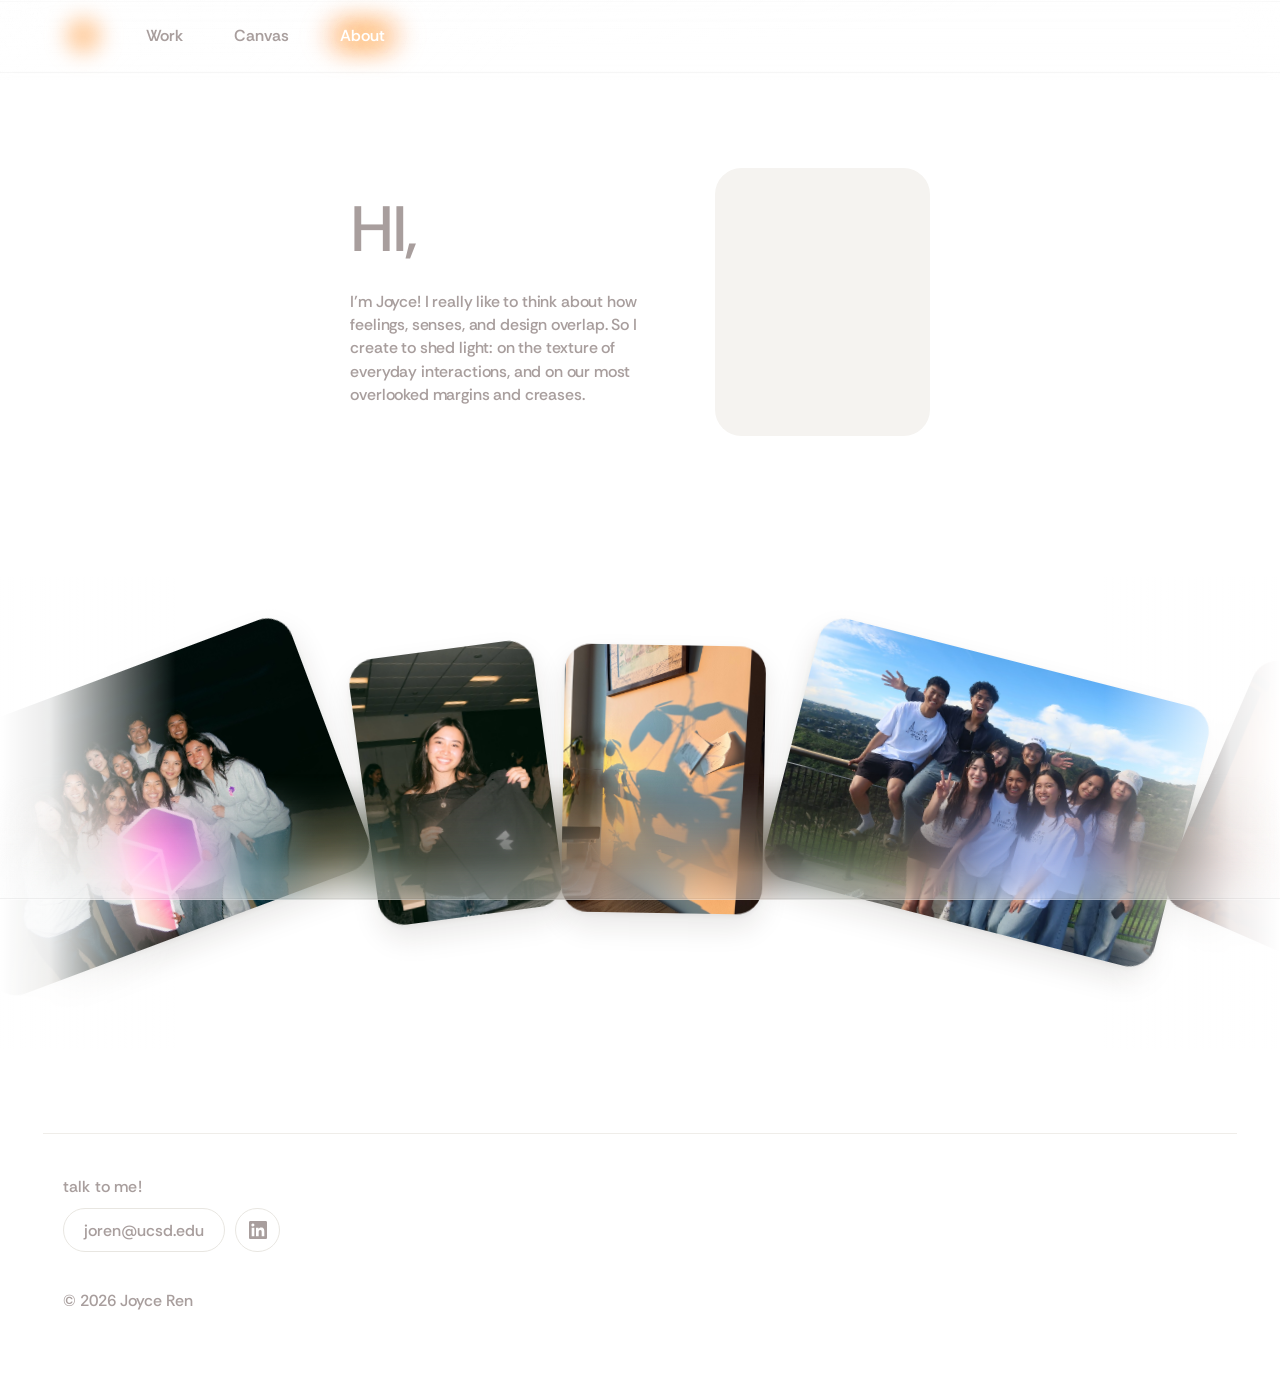
==== commit efb4dba3: "Play the About intro wave at normal speed. The looping hello video was running at 1.1x. Bring it bac" ====
--- a/about/index.html
+++ b/about/index.html
@@ -51,7 +51,7 @@
             playsinline
             webkit-playsinline
             preload="metadata"
-            data-playback-rate="1.1"
+            data-playback-rate="1"
             aria-label="Joyce waving hello"
           >
             <source src="../assets/videos/about/intro-wave.mp4" type="video/mp4">
--- a/css/main.css
+++ b/css/main.css
@@ -32,6 +32,7 @@
   --text-secondary-size: 32px; /* subheading / secondary */
   --text-tertiary-size: 16px; /* tertiary / body */
   --text-tertiary-weight: 500; /* tertiary / body weight */
+  --text-tertiary-color: #A89E9D; /* tertiary / body */
 
   --case-content-max: 55rem;
   --case-sidebar-width: 10.5625rem;
@@ -123,7 +124,7 @@
   font-weight: 600;
   letter-spacing: 0.08em;
   text-transform: uppercase;
-  color: #A89E9D;
+  color: var(--text-tertiary-color);
 }
 
 h1, h2, h3, h4 {
@@ -145,6 +146,7 @@
 h3,
 h4 {
   font-size: var(--text-tertiary-size);
+  color: var(--text-tertiary-color);
 }
 
 p {
@@ -153,7 +155,7 @@
 
 .lead {
   font-size: var(--text-tertiary-size);
-  color: #A89E9D;
+  color: var(--text-tertiary-color);
   max-width: 42rem;
 }
 
@@ -188,7 +190,7 @@
 
 .site-header__resume {
   font-size: var(--text-tertiary-size);
-  color: #A89E9D;
+  color: var(--text-tertiary-color);
   margin-left: auto;
 }
 
@@ -200,6 +202,7 @@
   font-weight: 600;
   font-size: var(--text-tertiary-size);
   letter-spacing: -0.01em;
+  color: var(--text-tertiary-color);
 }
 
 .site-nav {
@@ -210,7 +213,7 @@
 
 .site-nav a {
   font-size: var(--text-tertiary-size);
-  color: #A89E9D;
+  color: var(--text-tertiary-color);
   transition: color var(--transition);
 }
 
@@ -269,7 +272,7 @@
 .text-link {
   font-size: var(--text-tertiary-size);
   font-weight: 500;
-  color: #A89E9D;
+  color: var(--text-tertiary-color);
   text-decoration: underline;
   text-underline-offset: 3px;
 }
@@ -398,15 +401,12 @@
 }
 
 .lamp-hero__pull {
-  /* Hidden until the first scroll. Stays once that scroll has happened. */
-  display: flex;
-  opacity: 0;
-  visibility: hidden;
   /* Hang beside the lantern; chain top matches the cord top in the lamp art. */
   position: absolute;
   top: calc(var(--lamp-top) + var(--lamp-height) * 0.055);
   left: calc(50% + clamp(17.5rem, 34.5vw, 24.5rem));
   z-index: 3;
+  display: flex;
   flex-direction: column;
   align-items: center;
   width: clamp(1rem, 2.05vw, 1.35rem);
@@ -417,26 +417,10 @@
   cursor: pointer;
   pointer-events: none;
   transform: translateY(calc(var(--lamp-power) * 4px));
-  transition:
-    transform 0.2s cubic-bezier(0.33, 1, 0.68, 1),
-    opacity 0.45s ease,
-    visibility 0s linear 0.45s;
-}
-
-.lamp-hero__pull.is-revealed {
-  opacity: 1;
-  visibility: visible;
-  transition:
-    transform 0.2s cubic-bezier(0.33, 1, 0.68, 1),
-    opacity 0.5s cubic-bezier(0.16, 1, 0.3, 1),
-    visibility 0s linear;
+  transition: transform 0.2s cubic-bezier(0.33, 1, 0.68, 1);
 }
 
 .lamp-hero__pull-img {
-  pointer-events: none;
-}
-
-.lamp-hero__pull.is-revealed .lamp-hero__pull-img {
   pointer-events: auto;
 }
 
@@ -516,48 +500,6 @@
   transition-delay: 0.11s;
 }
 
-/* First-view scroll hint. Sits above the bottom glass edge so the caret stays crisp. */
-.lamp-hero__scroll-cue {
-  position: fixed;
-  left: 50%;
-  bottom: calc(2.05rem + env(safe-area-inset-bottom, 0px));
-  z-index: 190;
-  display: flex;
-  color: #4e4746;
-  pointer-events: none;
-  transform: translateX(-50%);
-  animation: lamp-scroll-cue 1.35s ease-in-out infinite;
-}
-
-.lamp-hero__scroll-cue svg {
-  display: block;
-  width: 2.75rem;
-  height: auto;
-}
-
-@keyframes lamp-scroll-cue {
-  0%,
-  100% {
-    opacity: 0.85;
-    transform: translateX(-50%) translateY(0);
-  }
-  50% {
-    opacity: 1;
-    transform: translateX(-50%) translateY(0.85rem);
-  }
-}
-
-.lamp-hero__scroll-cue.is-dismissed {
-  animation: none;
-  opacity: 0;
-  visibility: hidden;
-  transform: translateX(-50%) translateY(0.3rem);
-  transition:
-    opacity 0.4s ease,
-    transform 0.4s ease,
-    visibility 0s linear 0.4s;
-}
-
 .lamp-hero__intro .lamp-hero__name {
   margin: 0 0 0.4rem;
   font-family: var(--font-sans);
@@ -662,12 +604,6 @@
     opacity: 1;
     filter: none;
     transform: none;
-  }
-
-  .lamp-hero__scroll-cue {
-    animation: none;
-    opacity: 1;
-    transform: translateX(-50%);
   }
 }
 
@@ -899,7 +835,7 @@
   display: flex;
   align-items: center;
   justify-content: center;
-  color: #A89E9D;
+  color: var(--text-tertiary-color);
   font-size: var(--text-tertiary-size);
   letter-spacing: 0.05em;
   text-transform: uppercase;
@@ -1085,6 +1021,7 @@
   transform: translateY(-12px);
   pointer-events: none;
   transition: opacity 0.38s ease, transform 0.38s ease;
+  color: var(--text-tertiary-color);
 }
 
 .work-card:hover .work-card__caption,
@@ -1101,7 +1038,7 @@
 .work-card__sep {
   padding-inline: 0.55em;
   font-weight: 400;
-  color: #A89E9D;
+  color: var(--text-tertiary-color);
 }
 
 .work-card__desc {
@@ -1124,7 +1061,7 @@
   background: #ffffff;
   border: 1px solid var(--color-border);
   border-radius: 999px;
-  color: #A89E9D;
+  color: var(--text-tertiary-color);
 }
 
 .work-card__link {
@@ -1175,7 +1112,7 @@
 
 .contact-links a {
   font-size: var(--text-tertiary-size);
-  color: #A89E9D;
+  color: var(--text-tertiary-color);
 }
 
 /* --------------------------------------------------------------------------
@@ -1269,7 +1206,7 @@
   font-size: var(--text-tertiary-size);
   letter-spacing: 0.04em;
   text-transform: uppercase;
-  color: #A89E9D;
+  color: var(--text-tertiary-color);
 }
 
 .canvas-toolbar__controls {
@@ -1291,7 +1228,7 @@
   padding: 0 0.55rem;
   border: 0;
   background: transparent;
-  color: #A89E9D;
+  color: var(--text-tertiary-color);
   font: inherit;
   font-size: var(--text-tertiary-size);
   line-height: 1;
@@ -1314,7 +1251,7 @@
   text-align: center;
   font-size: var(--text-tertiary-size);
   letter-spacing: 0.04em;
-  color: #A89E9D;
+  color: var(--text-tertiary-color);
 }
 
 .canvas-viewport {
@@ -1375,7 +1312,7 @@
   transform: translateX(-50%);
   font-size: var(--text-tertiary-size);
   letter-spacing: 0.12em;
-  color: #A89E9D;
+  color: var(--text-tertiary-color);
 }
 
 .canvas-spread__spine-label {
@@ -1388,7 +1325,7 @@
   font-size: var(--text-tertiary-size);
   letter-spacing: 0.22em;
   text-transform: uppercase;
-  color: #A89E9D;
+  color: var(--text-tertiary-color);
 }
 
 .canvas-note--vertical {
@@ -1401,7 +1338,7 @@
   font-family: var(--canvas-serif);
   font-size: var(--text-tertiary-size);
   letter-spacing: 0.08em;
-  color: #A89E9D;
+  color: var(--text-tertiary-color);
   z-index: 4;
 }
 
@@ -1420,7 +1357,7 @@
   position: absolute;
   z-index: 3;
   margin: 0;
-  color: #A89E9D;
+  color: var(--text-tertiary-color);
   font-size: var(--text-tertiary-size);
   line-height: 1.55;
 }
@@ -1469,7 +1406,7 @@
   bottom: 3.75rem;
   left: 2.75rem;
   width: 10.5rem;
-  color: #A89E9D;
+  color: var(--text-tertiary-color);
 }
 
 .canvas-index {
@@ -1483,7 +1420,7 @@
   width: 12rem;
   font-size: var(--text-tertiary-size);
   line-height: 1.45;
-  color: #A89E9D;
+  color: var(--text-tertiary-color);
 }
 
 .canvas-index li + li {
@@ -1658,7 +1595,7 @@
   padding: 0.35rem 0.55rem;
   border: 0;
   background: transparent;
-  color: #A89E9D;
+  color: var(--text-tertiary-color);
   font: inherit;
   font-size: var(--text-tertiary-size);
   letter-spacing: 0.02em;
@@ -1696,7 +1633,7 @@
   margin: 0;
   font-size: var(--text-tertiary-size);
   line-height: 1.55;
-  color: #A89E9D;
+  color: var(--text-tertiary-color);
 }
 
 /* --------------------------------------------------------------------------
@@ -1866,7 +1803,7 @@
   padding: 0.4rem 0.65rem;
   border: 0;
   background: transparent;
-  color: #A89E9D;
+  color: var(--text-tertiary-color);
   font: inherit;
   font-size: var(--text-tertiary-size);
   letter-spacing: 0.02em;
@@ -2052,7 +1989,7 @@
   font-style: normal;
   line-height: 1.9;
   letter-spacing: 0.055em;
-  color: #A89E9D;
+  color: var(--text-tertiary-color);
   -webkit-font-smoothing: antialiased;
 }
 
@@ -2706,7 +2643,7 @@
 
 .about-body {
   margin: 1.35rem 0 0;
-  color: var(--about-ink);
+  color: var(--text-tertiary-color);
   font-size: var(--text-tertiary-size);
   font-weight: var(--text-tertiary-weight);
   line-height: 1.7;
@@ -2925,7 +2862,7 @@
 
 .case-hero__summary {
   font-size: var(--text-tertiary-size);
-  color: #A89E9D;
+  color: var(--text-tertiary-color);
   max-width: 42rem;
   margin-bottom: var(--space-md);
 }
@@ -2946,13 +2883,14 @@
   font-weight: 600;
   letter-spacing: 0.06em;
   text-transform: uppercase;
-  color: #A89E9D;
+  color: var(--text-tertiary-color);
   margin-bottom: 0.25rem;
 }
 
 .case-meta dd {
   margin: 0;
   font-size: var(--text-tertiary-size);
+  color: var(--text-tertiary-color);
 }
 
 .case-section {
@@ -2973,7 +2911,7 @@
   display: flex;
   align-items: center;
   justify-content: center;
-  color: #A89E9D;
+  color: var(--text-tertiary-color);
   font-size: var(--text-tertiary-size);
   letter-spacing: 0.05em;
   text-transform: uppercase;
@@ -3031,7 +2969,7 @@
 
 .case-result__label {
   font-size: var(--text-tertiary-size);
-  color: #A89E9D;
+  color: var(--text-tertiary-color);
 }
 
 .case-nav {
@@ -3072,7 +3010,7 @@
   display: inline-block;
   font-size: var(--text-tertiary-size);
   font-weight: 500;
-  color: #A89E9D;
+  color: var(--text-tertiary-color);
 }
 
 .home-footer__cta {
@@ -3087,7 +3025,7 @@
   font-size: var(--text-tertiary-size);
   font-weight: 500;
   letter-spacing: 0.01em;
-  color: #A89E9D;
+  color: var(--text-tertiary-color);
 }
 
 .home-footer__email {
@@ -3097,7 +3035,7 @@
   border-radius: 999px;
   border: 1px solid #e8e6e1;
   background: #ffffff;
-  color: #A89E9D;
+  color: var(--text-tertiary-color);
   font-size: var(--text-tertiary-size);
   font-weight: 500;
   line-height: 1.2;
@@ -3242,7 +3180,7 @@
     font-size: var(--text-tertiary-size);
     font-weight: 500;
     letter-spacing: 0.02em;
-    color: #A89E9D;
+    color: var(--text-tertiary-color);
     cursor: pointer;
     margin-left: auto;
     flex-shrink: 0;
@@ -3355,6 +3293,7 @@
   --case-secondary-size: var(--text-secondary-size);
   --case-tertiary-size: var(--text-tertiary-size);
   --case-tertiary-weight: var(--text-tertiary-weight);
+  --case-tertiary-color: var(--text-tertiary-color);
   font-family: var(--font-sans);
   background: var(--case-bg);
   color: #A89E9D;
@@ -3637,7 +3576,7 @@
   font-size: var(--case-tertiary-size);
   font-weight: 600;
   line-height: 1.2;
-  color: #A89E9D;
+  color: var(--text-tertiary-color);
   transition:
     color 0.32s ease,
     text-shadow 0.5s ease,
@@ -3737,7 +3676,7 @@
   font-weight: 400;
   line-height: 1.6;
   letter-spacing: 0.01em;
-  color: #A89E9D;
+  color: var(--text-tertiary-color);
   transition: color 0.25s ease;
 }
 
@@ -3746,7 +3685,7 @@
 }
 
 .case-sidebar__link.is-active {
-  color: #A89E9D;
+  color: var(--text-tertiary-color);
   font-weight: 600;
 }
 
@@ -3818,7 +3757,7 @@
   font-size: var(--case-tertiary-size, var(--text-tertiary-size));
   font-weight: var(--case-tertiary-weight, 500);
   line-height: var(--case-body-leading, 1.58);
-  color: #A89E9D;
+  color: var(--text-tertiary-color);
   max-width: 34rem;
   margin: 0 auto;
 }
@@ -4046,7 +3985,7 @@
 .case-details__item dt {
   font-size: var(--case-tertiary-size);
   font-weight: 400;
-  color: #A89E9D;
+  color: var(--text-tertiary-color);
   margin: 0;
   text-align: right;
   white-space: nowrap;
@@ -4060,7 +3999,7 @@
   margin: 0;
   font-size: var(--case-tertiary-size);
   font-weight: 400;
-  color: #A89E9D;
+  color: var(--text-tertiary-color);
   text-align: left;
 }
 
@@ -4120,7 +4059,7 @@
   font-size: var(--case-tertiary-size, var(--text-tertiary-size));
   font-weight: 400;
   line-height: var(--case-body-leading, 1.58);
-  color: #A89E9D;
+  color: var(--text-tertiary-color);
   max-width: 100%;
   margin: 0 0 clamp(1.25rem, 2.5vw, 1.75rem);
 }
@@ -4168,7 +4107,7 @@
   font-size: var(--case-tertiary-size);
   letter-spacing: 0.06em;
   text-transform: uppercase;
-  color: #A89E9D;
+  color: var(--text-tertiary-color);
 }
 
 .case-placeholder--wide {
@@ -4226,7 +4165,7 @@
   font-size: var(--case-tertiary-size);
   font-weight: 400;
   line-height: 1.45;
-  color: #A89E9D;
+  color: var(--text-tertiary-color);
   text-align: center;
 }
 
@@ -4469,7 +4408,7 @@
   font-size: var(--case-tertiary-size);
   font-weight: var(--case-tertiary-weight, 500);
   line-height: var(--case-body-leading, 1.58);
-  color: #A89E9D;
+  color: var(--text-tertiary-color);
   margin: 0;
   max-width: none;
   width: 100%;
@@ -4855,7 +4794,7 @@
 .case-feature__title {
   font-size: var(--case-tertiary-size);
   font-weight: 600;
-  color: #A89E9D;
+  color: var(--text-tertiary-color);
   margin: 0 0 0.5rem;
   line-height: 1.3;
 }
@@ -4863,7 +4802,7 @@
 .case-feature__desc {
   font-size: var(--case-tertiary-size);
   line-height: 1.55;
-  color: #A89E9D;
+  color: var(--text-tertiary-color);
   margin: 0;
 }
 
@@ -4882,6 +4821,7 @@
   border-radius: 0;
   border-bottom: 1px solid var(--color-border);
   font-size: var(--case-tertiary-size);
+  color: var(--text-tertiary-color);
 }
 
 .case-features--thumbs .case-feature__title,
@@ -5183,10 +5123,26 @@
   color: rgb(110, 110, 110);
 }
 
+.cueturn-ds__stage > .cueturn-ds__caption {
+  font-size: var(--case-tertiary-size, var(--text-tertiary-size));
+  font-weight: var(--case-tertiary-weight, 500);
+  font-style: normal;
+  line-height: var(--case-body-leading, 1.58);
+  color: var(--text-tertiary-color);
+}
+
 .cueturn-ds__caption--center {
   text-align: center;
   font-size: 13px;
   line-height: 1.35;
+}
+
+.cueturn-ds[data-cueturn-ds] .cueturn-ds__caption--center {
+  font-size: var(--case-tertiary-size, var(--text-tertiary-size));
+  font-weight: var(--case-tertiary-weight, 500);
+  font-style: normal;
+  line-height: var(--case-body-leading, 1.58);
+  color: var(--text-tertiary-color);
 }
 
 .cueturn-ds__tabs {
@@ -7697,12 +7653,13 @@
 .case-stat__denominator {
   font-size: var(--case-tertiary-size);
   opacity: 0.5;
+  color: var(--text-tertiary-color);
 }
 
 .case-stat__label {
   font-size: var(--case-tertiary-size);
   line-height: 1.45;
-  color: #A89E9D;
+  color: var(--text-tertiary-color);
   margin: 0;
 }
 
@@ -7841,7 +7798,7 @@
   font-weight: 700;
   letter-spacing: -0.015em;
   text-transform: none;
-  color: #A89E9D;
+  color: var(--text-tertiary-color);
   flex: 1 1 auto;
   min-width: 0;
   margin: 0;
@@ -7852,7 +7809,7 @@
   font-family: var(--font-sans);
   font-size: var(--case-tertiary-size);
   font-weight: 400;
-  color: #A89E9D;
+  color: var(--text-tertiary-color);
   flex: 0 0 auto;
   line-height: 1.2;
   text-transform: none;
@@ -7868,7 +7825,7 @@
   font-weight: 400;
   font-style: normal;
   line-height: 1.32;
-  color: #A89E9D;
+  color: var(--text-tertiary-color);
   quotes: none;
 }
 
@@ -7953,21 +7910,21 @@
   font-weight: 600;
   letter-spacing: 0.04em;
   text-transform: uppercase;
-  color: #A89E9D;
+  color: var(--text-tertiary-color);
 }
 
 .case-quote__text {
   font-size: var(--case-tertiary-size);
   font-style: italic;
   line-height: 1.5;
-  color: #A89E9D;
+  color: var(--text-tertiary-color);
   margin: 0;
   flex: 1;
 }
 
 .case-quote__time {
   font-size: var(--case-tertiary-size);
-  color: #A89E9D;
+  color: var(--text-tertiary-color);
 }
 
 .case-market {
@@ -8016,7 +7973,7 @@
 
 .case-market__label {
   font-size: var(--case-tertiary-size);
-  color: #A89E9D;
+  color: var(--text-tertiary-color);
 }
 
 .case-process-competitive--market {
@@ -8056,6 +8013,7 @@
   font-size: var(--case-tertiary-size);
   padding: 1rem;
   border-bottom: 1px solid #eee;
+  color: var(--text-tertiary-color);
 }
 
 .case-table--market thead th {
@@ -8063,7 +8021,7 @@
   font-weight: 600;
   letter-spacing: 0.05em;
   text-transform: uppercase;
-  color: #A89E9D;
+  color: var(--text-tertiary-color);
   width: auto;
 }
 
@@ -8072,6 +8030,7 @@
   font-size: var(--case-tertiary-size);
   width: 14%;
   min-width: 8rem;
+  color: var(--text-tertiary-color);
 }
 
 .case-capabilities {
@@ -8087,6 +8046,7 @@
   font-size: var(--case-tertiary-size);
   padding-left: 1.1rem;
   position: relative;
+  color: var(--text-tertiary-color);
 }
 
 .case-capabilities__yes::before {
@@ -8118,7 +8078,7 @@
   text-align: center;
   font-size: var(--case-tertiary-size);
   font-weight: 500;
-  color: #A89E9D;
+  color: var(--text-tertiary-color);
 }
 
 .case-market__item--gap {
@@ -8138,7 +8098,7 @@
 .case-insights li {
   font-size: var(--case-tertiary-size);
   line-height: 1.55;
-  color: #A89E9D;
+  color: var(--text-tertiary-color);
   padding-left: 1.25rem;
   position: relative;
 }
@@ -8226,6 +8186,7 @@
   padding-left: 1.55rem;
   font-size: var(--case-tertiary-size);
   line-height: 1.38;
+  color: var(--text-tertiary-color);
 }
 
 .case-process-duo__list li::before {
@@ -8240,7 +8201,7 @@
 .case-process-duo__list--light li {
   font-style: italic;
   font-weight: 400;
-  color: #A89E9D;
+  color: var(--text-tertiary-color);
 }
 
 .case-process-duo__list--light em {
@@ -8308,6 +8269,7 @@
 .case-study-page--uber .case-process-duo__list li {
   font-size: var(--case-tertiary-size);
   line-height: 1.38;
+  color: var(--text-tertiary-color);
 }
 
 .case-study-page--uber .case-process-duo__list--dark li {
@@ -8377,7 +8339,7 @@
 
 .case-study-page--uber .case-critique__note {
   font-weight: 500;
-  color: #A89E9D;
+  color: var(--text-tertiary-color);
 }
 
 
@@ -8446,12 +8408,12 @@
 
 .case-table th {
   font-weight: 600;
-  color: #A89E9D;
+  color: var(--text-tertiary-color);
   width: 40%;
 }
 
 .case-table td {
-  color: #A89E9D;
+  color: var(--text-tertiary-color);
 }
 
 .case-table tr:last-child th,
@@ -8478,7 +8440,7 @@
   font-size: var(--case-tertiary-size);
   font-weight: var(--case-tertiary-weight, 500);
   line-height: 1.4;
-  color: #A89E9D;
+  color: var(--text-tertiary-color);
 }
 
 .case-constraints__list {
@@ -8508,7 +8470,7 @@
   font-size: var(--case-tertiary-size);
   font-weight: 400;
   line-height: 1.45;
-  color: #A89E9D;
+  color: var(--text-tertiary-color);
   white-space: nowrap;
 }
 
@@ -8517,14 +8479,14 @@
   font-size: var(--case-tertiary-size);
   font-weight: 400;
   line-height: 1.45;
-  color: #A89E9D;
+  color: var(--text-tertiary-color);
 }
 
 .case-constraints__decision {
   font-size: var(--case-tertiary-size);
   font-weight: var(--case-tertiary-weight, 500);
   line-height: 1.45;
-  color: #A89E9D;
+  color: var(--text-tertiary-color);
   white-space: nowrap;
 }
 
@@ -8583,7 +8545,7 @@
   font-weight: 600;
   letter-spacing: 0.04em;
   text-transform: uppercase;
-  color: #A89E9D;
+  color: var(--text-tertiary-color);
   margin: 0 0 1rem;
 }
 
@@ -8599,7 +8561,7 @@
 .case-feedback__list li {
   font-size: var(--case-tertiary-size);
   line-height: 1.45;
-  color: #A89E9D;
+  color: var(--text-tertiary-color);
   padding-left: 1rem;
   position: relative;
 }
@@ -8608,7 +8570,7 @@
   content: "—";
   position: absolute;
   left: 0;
-  color: #A89E9D;
+  color: var(--text-tertiary-color);
 }
 
 /* Uber Med — annotated feedback mockup + callout cards */
@@ -8670,7 +8632,7 @@
   font-size: var(--case-tertiary-size);
   font-weight: 500;
   line-height: 1.35;
-  color: #A89E9D;
+  color: var(--text-tertiary-color);
   box-sizing: border-box;
 }
 
@@ -8823,7 +8785,7 @@
   font-size: var(--case-tertiary-size);
   font-weight: 400;
   line-height: 1.45;
-  color: #A89E9D;
+  color: var(--text-tertiary-color);
 }
 
 @media (max-width: 900px) {
@@ -8927,7 +8889,7 @@
   border-top: 1px solid rgba(0, 0, 0, 0.08);
   font-size: var(--case-tertiary-size);
   font-style: italic;
-  color: #A89E9D;
+  color: var(--text-tertiary-color);
 }
 
 .case-image-grid {
@@ -9117,7 +9079,7 @@
 .case-block--intro .case-intro-meta .case-details__item dt {
   font-size: var(--case-tertiary-size);
   font-weight: var(--case-tertiary-weight, 500);
-  color: #A89E9D;
+  color: var(--text-tertiary-color);
   text-align: center;
 }
 
@@ -9126,7 +9088,7 @@
   font-size: var(--case-tertiary-size);
   font-weight: var(--case-tertiary-weight, 500);
   line-height: 1.5;
-  color: #A89E9D;
+  color: var(--text-tertiary-color);
   text-align: center;
 }
 
@@ -9135,7 +9097,7 @@
   font-size: var(--case-tertiary-size);
   font-weight: var(--case-tertiary-weight, 500);
   line-height: 1.35;
-  color: #A89E9D;
+  color: var(--text-tertiary-color);
   text-align: center;
   max-width: 100%;
 }
@@ -9231,7 +9193,7 @@
 }
 
 .case-emphasis {
-  color: #A89E9D;
+  color: var(--text-tertiary-color);
   font-weight: 600;
 }
 
@@ -9381,7 +9343,7 @@
   font-size: var(--case-tertiary-size, var(--text-tertiary-size));
   font-weight: var(--case-tertiary-weight, 500);
   line-height: var(--case-body-leading, 1.58);
-  color: #A89E9D;
+  color: var(--text-tertiary-color);
 }
 
 @media (prefers-reduced-motion: reduce) {
@@ -9462,7 +9424,7 @@
 #process .case-competitive__box h4 {
   font-size: var(--case-tertiary-size);
   font-weight: var(--case-tertiary-weight, 500);
-  color: #A89E9D;
+  color: var(--text-tertiary-color);
   margin: 0 0 0.65rem;
   text-align: left;
 }
@@ -9483,7 +9445,7 @@
   display: block;
   font-size: var(--case-tertiary-size);
   font-weight: 400;
-  color: #A89E9D;
+  color: var(--text-tertiary-color);
   line-height: 1.4;
   padding-left: 0.75rem;
   position: relative;
@@ -9494,7 +9456,7 @@
   content: "•";
   position: absolute;
   left: 0;
-  color: #A89E9D;
+  color: var(--text-tertiary-color);
 }
 
 #process .case-subheading--large + .case-tradeoffs {
@@ -9513,7 +9475,7 @@
 #process .case-tradeoffs li {
   font-size: var(--case-tertiary-size);
   line-height: var(--case-body-leading, 1.58);
-  color: #A89E9D;
+  color: var(--text-tertiary-color);
 }
 
 #process .case-tradeoffs__option {
@@ -9522,7 +9484,7 @@
 }
 
 #process .case-tradeoffs strong {
-  color: #A89E9D;
+  color: var(--text-tertiary-color);
   font-weight: var(--case-tertiary-weight, 500);
 }
 
@@ -10145,7 +10107,7 @@
   font-size: var(--case-tertiary-size);
   font-weight: 500;
   line-height: 1.4;
-  color: #A89E9D;
+  color: var(--text-tertiary-color);
   text-align: center;
 }
 
@@ -10356,7 +10318,7 @@
   font-size: var(--case-tertiary-size);
   font-weight: 400;
   line-height: 1.4;
-  color: #A89E9D;
+  color: var(--text-tertiary-color);
   text-align: center;
   box-sizing: border-box;
 }
@@ -10465,7 +10427,7 @@
   gap: 0.85rem;
   font-size: var(--case-tertiary-size);
   font-weight: 400;
-  color: #A89E9D;
+  color: var(--text-tertiary-color);
   text-align: center;
 }
 
@@ -10601,7 +10563,7 @@
 .case-competitive__box h4 {
   font-size: var(--case-tertiary-size);
   font-weight: var(--case-tertiary-weight, 500);
-  color: #A89E9D;
+  color: var(--text-tertiary-color);
   margin: 0 0 0.75rem;
 }
 
@@ -10616,7 +10578,7 @@
 
 .case-competitive__box li {
   font-size: var(--case-tertiary-size);
-  color: #A89E9D;
+  color: var(--text-tertiary-color);
   padding-left: 0.75rem;
   position: relative;
 }
@@ -10625,7 +10587,7 @@
   content: "•";
   position: absolute;
   left: 0;
-  color: #A89E9D;
+  color: var(--text-tertiary-color);
 }
 
 /* Tradeoffs */
@@ -10644,11 +10606,11 @@
 .case-tradeoffs li {
   font-size: var(--case-tertiary-size);
   line-height: var(--case-body-leading, 1.58);
-  color: #A89E9D;
+  color: var(--text-tertiary-color);
 }
 
 .case-tradeoffs strong {
-  color: #A89E9D;
+  color: var(--text-tertiary-color);
   font-weight: var(--case-tertiary-weight, 500);
 }
 
@@ -10669,7 +10631,7 @@
   font-size: var(--case-tertiary-size);
   font-weight: var(--case-tertiary-weight, 500);
   line-height: var(--case-body-leading, 1.58);
-  color: #A89E9D;
+  color: var(--text-tertiary-color);
 }
 
 .case-process-methods li::before {
@@ -10745,7 +10707,7 @@
 
 .back-to-top a {
   font-size: var(--case-tertiary-size, var(--text-tertiary-size));
-  color: #A89E9D;
+  color: var(--text-tertiary-color);
   transition: color 0.2s ease;
 }
 
@@ -10848,7 +10810,7 @@
 
 .case-study-page--current .case-placeholder {
   border-color: var(--md-sys-color-outline);
-  color: #A89E9D;
+  color: var(--text-tertiary-color);
   background: var(--md-sys-color-surface-container);
 }
 
@@ -10997,7 +10959,7 @@
   font-weight: var(--case-tertiary-weight, 500);
   font-style: normal;
   line-height: var(--case-body-leading, 1.58);
-  color: #A89E9D;
+  color: var(--text-tertiary-color);
   letter-spacing: 0.01em;
 }
 
@@ -11171,7 +11133,7 @@
 .current-cover__badge-label {
   font-size: var(--case-tertiary-size);
   font-weight: 500;
-  color: #A89E9D;
+  color: var(--text-tertiary-color);
   line-height: 1;
 }
 
@@ -11288,7 +11250,7 @@
 .case-study-page--current .case-block--intro .case-intro-meta .case-details__item dt {
   font-size: var(--case-tertiary-size);
   font-weight: var(--case-tertiary-weight, 500);
-  color: #A89E9D;
+  color: var(--text-tertiary-color);
   text-align: center;
 }
 
@@ -11297,7 +11259,7 @@
   font-size: var(--case-tertiary-size);
   font-weight: var(--case-tertiary-weight, 500);
   line-height: 1.5;
-  color: #A89E9D;
+  color: var(--text-tertiary-color);
   text-align: center;
 }
 
@@ -11468,7 +11430,7 @@
 .case-study-page--current #process .case-placeholder,
 .case-study-page--current #takeaways .case-placeholder {
   border-color: var(--color-border);
-  color: #A89E9D;
+  color: var(--text-tertiary-color);
   background: #ffffff;
 }
 
@@ -12091,7 +12053,7 @@
   padding: 0.35rem 0.85rem;
   border: 0;
   background: transparent;
-  color: var(--case-heading);
+  color: var(--text-tertiary-color);
   font: inherit;
   font-size: var(--text-tertiary-size);
   font-weight: var(--text-tertiary-weight);
@@ -12132,7 +12094,7 @@
   padding: 0.35rem 0.85rem;
   border: 0;
   background: transparent;
-  color: var(--case-heading);
+  color: var(--text-tertiary-color);
   font: inherit;
   font-size: var(--text-tertiary-size);
   font-weight: var(--text-tertiary-weight);
@@ -12537,7 +12499,7 @@
   display: block;
   width: 100%;
   padding-inline: 0;
-  color: var(--case-text);
+  color: var(--text-tertiary-color);
   font-family: var(--font-sans);
   font-size: var(--text-tertiary-size);
   font-weight: var(--text-tertiary-weight);
@@ -12551,13 +12513,21 @@
 
 .canvas-page .canvas-gallery__work {
   display: block;
-  color: var(--case-heading);
+  color: var(--text-tertiary-color);
   font-family: var(--font-sans);
   font-size: var(--text-tertiary-size);
   font-weight: var(--text-tertiary-weight);
   line-height: 1.35;
   text-align: left;
   overflow-wrap: break-word;
+}
+
+.canvas-plate-lightbox__title::before {
+  content: "\201C";
+}
+
+.canvas-plate-lightbox__title::after {
+  content: "\201D";
 }
 
 .canvas-plate-lightbox {
@@ -12659,7 +12629,7 @@
 
 .canvas-plate-lightbox__title {
   margin: 0;
-  color: var(--case-heading);
+  color: var(--text-tertiary-color);
   font-family: var(--font-sans);
   font-size: var(--text-tertiary-size);
   font-weight: var(--text-tertiary-weight);
@@ -12674,7 +12644,7 @@
   gap: 0.1rem;
   margin: 0;
   max-width: 18rem;
-  color: var(--case-text);
+  color: var(--text-tertiary-color);
   font-size: var(--text-tertiary-size);
   font-weight: var(--text-tertiary-weight);
   line-height: 1.5;
@@ -12683,20 +12653,6 @@
 .canvas-plate-lightbox__medium,
 .canvas-plate-lightbox__size {
   display: block;
-}
-
-.canvas-plate-lightbox__desc {
-  margin: 0.35rem 0 0;
-  max-width: 22rem;
-  color: var(--case-text);
-  font-size: var(--text-tertiary-size);
-  font-weight: var(--text-tertiary-weight);
-  line-height: 1.55;
-  text-wrap: pretty;
-}
-
-.canvas-plate-lightbox__desc[hidden] {
-  display: none;
 }
 
 .canvas-plate-lightbox.is-unmatched .canvas-plate-lightbox__meta {
@@ -12925,7 +12881,7 @@
 
 .about-page .case-topbar__nav a,
 .about-page .case-topbar__resume {
-  color: #A89E9D;
+  color: var(--text-tertiary-color);
 }
 
 .about-page .case-topbar__nav a:hover:not(.is-active),
@@ -13027,7 +12983,7 @@
 .about-bio {
   margin: 0;
   max-width: none;
-  color: var(--about-ink);
+  color: var(--text-tertiary-color);
   font-family: var(--font-sans);
   font-size: var(--text-tertiary-size);
   font-weight: var(--text-tertiary-weight);
@@ -13139,7 +13095,7 @@
   z-index: 2;
   margin: 0;
   padding-top: 0.7rem;
-  color: var(--about-ink);
+  color: var(--text-tertiary-color);
   font-size: var(--text-tertiary-size);
   font-weight: 500;
   line-height: 1.4;
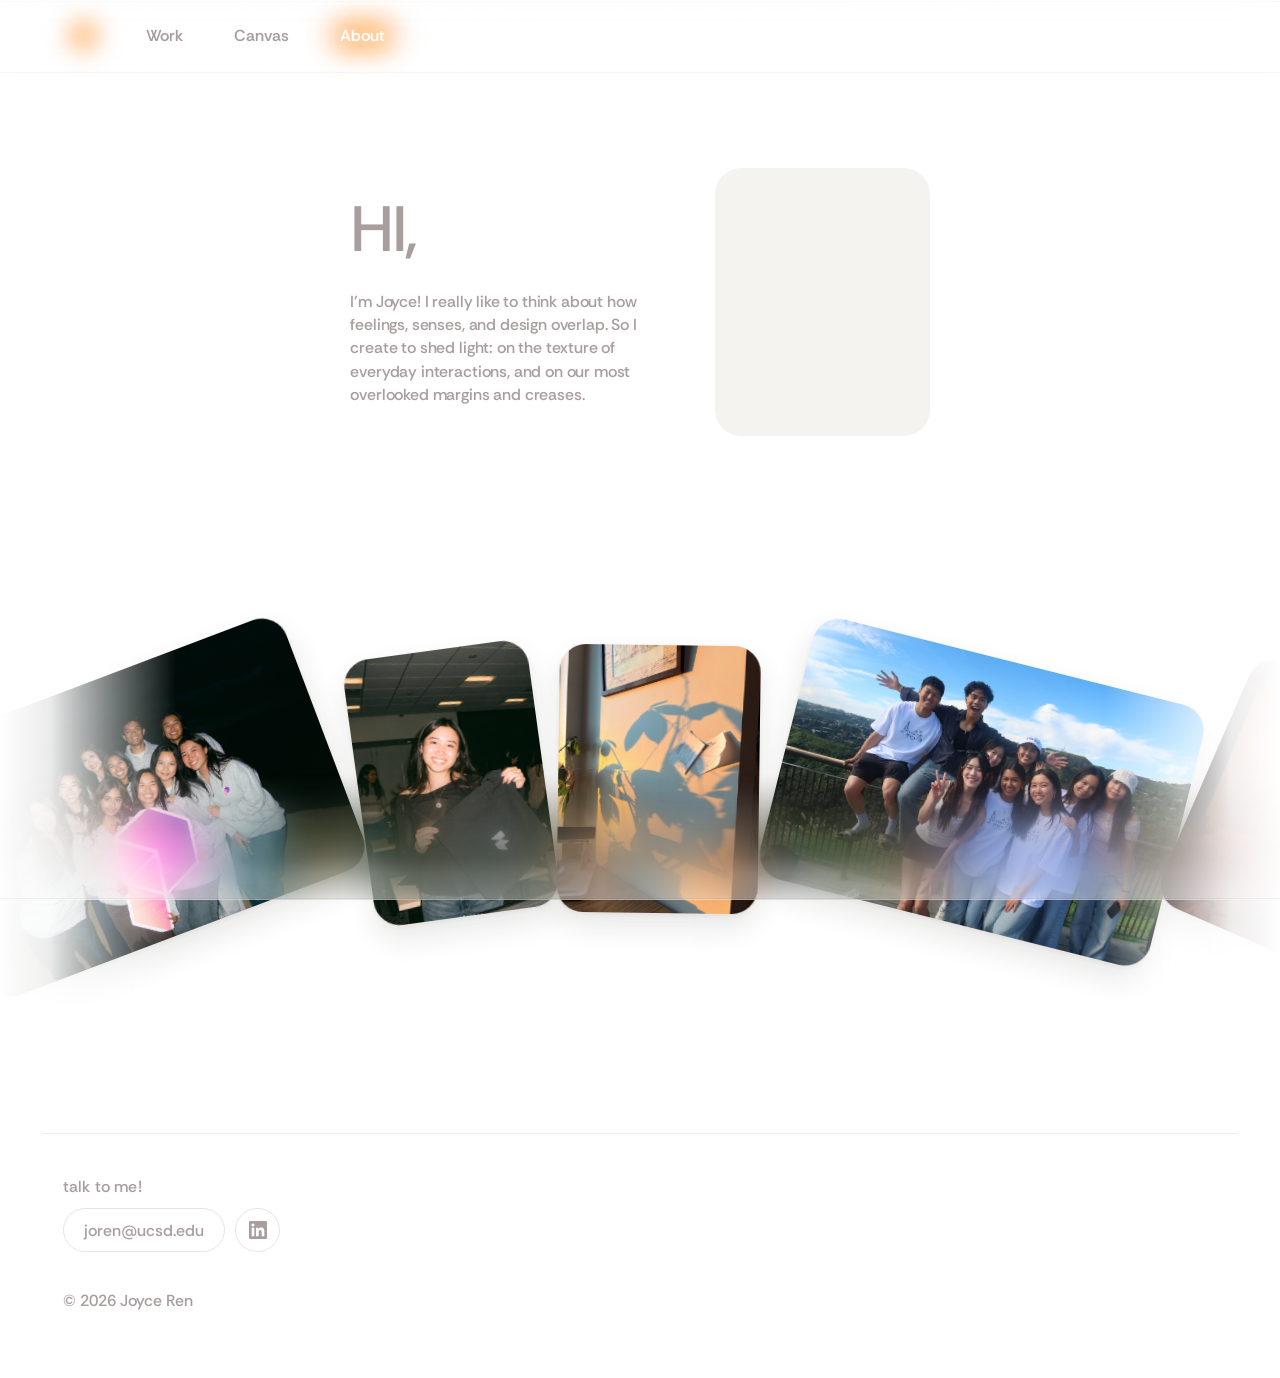
==== commit 9c235e6e: "Blur-fade the About page in with the home work-grid entrance. The greeting, bio, portrait, and photo" ====
--- a/about/index.html
+++ b/about/index.html
@@ -2,6 +2,7 @@
 <html lang="en">
 <head>
   <meta charset="UTF-8">
+  <script>document.documentElement.classList.add("about-reveal");</script>
   <meta name="viewport" content="width=device-width, initial-scale=1.0">
   <meta name="description" content="About Joyce Ren — Cognitive Science &amp; HCI student at UC San Diego, product designer.">
   <title>About — Joyce Ren</title>
--- a/css/main.css
+++ b/css/main.css
@@ -12012,9 +12012,16 @@
   padding-bottom: 0;
 }
 
+@property --stack-open {
+  syntax: "<number>";
+  inherits: true;
+  initial-value: 0;
+}
+
 .canvas-page .canvas-gallery__collage {
   --canvas-plate-max: 11.5rem;
   --canvas-stack-height: 28rem;
+  --stack-open: 0;
   position: relative;
   display: block;
   width: min(100%, 74rem);
@@ -12039,6 +12046,32 @@
   /* Empty collage padding must not capture hover/click — only the stack + hint */
   pointer-events: none;
   cursor: default;
+}
+
+/* Opening the canvas page: same blur rise as the home work grid, then the pile closes. */
+html.canvas-stack-enter .canvas-page .canvas-gallery__collage.is-stacked:not(.is-revealed) {
+  opacity: 0;
+  filter: blur(22px);
+  transform: translateY(1.15rem);
+}
+
+html.canvas-stack-enter .canvas-page .canvas-gallery__collage.is-stacked.is-revealed {
+  opacity: 1;
+  filter: none;
+  transform: none;
+  transition:
+    height 1.05s cubic-bezier(0.22, 1, 0.36, 1),
+    opacity 0.8s cubic-bezier(0.2, 0.65, 0.2, 1),
+    filter 1.05s cubic-bezier(0.25, 0.45, 0.2, 1),
+    transform 0.9s cubic-bezier(0.2, 0.65, 0.2, 1);
+}
+
+html.canvas-stack-enter .canvas-page .canvas-gallery__collage.is-stacked:not(.is-settled) .canvas-gallery__image {
+  --stack-open: 1;
+}
+
+html.canvas-stack-enter .canvas-page .canvas-gallery__collage.is-stacked.is-settled .canvas-gallery__image {
+  --stack-open: 0;
 }
 
 .canvas-page .canvas-gallery__expand-hint {
@@ -12165,8 +12198,11 @@
   pointer-events: none;
   transform:
     translate(-50%, -50%)
-    rotate(var(--stack-rot))
-    translate(var(--stack-x), var(--stack-y));
+    rotate(calc(var(--stack-rot) * (1 + var(--stack-open) * 2.1)))
+    translate(
+      calc(var(--stack-x) * (1 + var(--stack-open) * 2.8)),
+      calc(var(--stack-y) * (1 + var(--stack-open) * 2.8))
+    );
   transition:
     left 1.05s cubic-bezier(0.22, 1, 0.36, 1),
     top 1.05s cubic-bezier(0.22, 1, 0.36, 1),
@@ -12175,6 +12211,17 @@
     transform 0.42s cubic-bezier(0.22, 1, 0.36, 1),
     opacity 0.55s ease;
   transition-delay: 0s;
+}
+
+/* Let --stack-open drive the gather. A transform transition would swallow it. */
+html.canvas-stack-enter .canvas-page .canvas-gallery__collage.is-stacked:not(.is-stack-idle) .canvas-gallery__image {
+  transition:
+    left 1.05s cubic-bezier(0.22, 1, 0.36, 1),
+    top 1.05s cubic-bezier(0.22, 1, 0.36, 1),
+    width 0.9s cubic-bezier(0.22, 1, 0.36, 1),
+    max-width 0.9s cubic-bezier(0.22, 1, 0.36, 1),
+    opacity 0.55s ease,
+    --stack-open 1.05s cubic-bezier(0.22, 1, 0.36, 1);
 }
 
 .canvas-page .canvas-gallery__collage.is-stacked .canvas-gallery__image--stack-front {
@@ -12398,6 +12445,14 @@
 
 @media (prefers-reduced-motion: reduce) {
   .canvas-page .canvas-gallery__collage {
+    transition: none;
+  }
+
+  html.canvas-stack-enter .canvas-page .canvas-gallery__collage.is-stacked:not(.is-revealed),
+  html.canvas-stack-enter .canvas-page .canvas-gallery__collage.is-stacked.is-revealed {
+    opacity: 1;
+    filter: none;
+    transform: none;
     transition: none;
   }
 
@@ -12945,14 +13000,12 @@
   letter-spacing: -0.04em;
   line-height: 1;
   text-align: left;
-  animation: about-rise 0.85s cubic-bezier(0.22, 1, 0.36, 1) both;
 }
 
 .about-media {
   /* 4/5 frame so the video height matches the carousel photos */
   width: calc(var(--about-carousel-height) * 4 / 5);
   margin: 0;
-  animation: about-rise 0.9s cubic-bezier(0.22, 1, 0.36, 1) both;
 }
 
 .about-media__frame {
@@ -12990,7 +13043,29 @@
   letter-spacing: -0.01em;
   line-height: 1.45;
   text-align: left;
-  animation: about-rise 0.9s cubic-bezier(0.22, 1, 0.36, 1) both;
+}
+
+/* Same blur-fade as the home work grid, the first time each piece is on screen. */
+html.about-reveal .about-greeting,
+html.about-reveal .about-bio,
+html.about-reveal .about-media,
+html.about-reveal .about-carousel {
+  opacity: 0;
+  filter: blur(22px);
+  transform: translateY(1.15rem);
+}
+
+html.about-reveal .about-greeting.is-in,
+html.about-reveal .about-bio.is-in,
+html.about-reveal .about-media.is-in,
+html.about-reveal .about-carousel.is-in {
+  opacity: 1;
+  filter: none;
+  transform: none;
+  transition:
+    opacity 0.8s cubic-bezier(0.2, 0.65, 0.2, 1),
+    filter 1.05s cubic-bezier(0.25, 0.45, 0.2, 1),
+    transform 0.9s cubic-bezier(0.2, 0.65, 0.2, 1);
 }
 
 .about-carousel {
@@ -13169,10 +13244,18 @@
 }
 
 @media (prefers-reduced-motion: reduce) {
-  .about-greeting,
-  .about-media,
-  .about-bio {
-    animation: none;
+  html.about-reveal .about-greeting,
+  html.about-reveal .about-bio,
+  html.about-reveal .about-media,
+  html.about-reveal .about-carousel,
+  html.about-reveal .about-greeting.is-in,
+  html.about-reveal .about-bio.is-in,
+  html.about-reveal .about-media.is-in,
+  html.about-reveal .about-carousel.is-in {
+    opacity: 1;
+    filter: none;
+    transform: none;
+    transition: none;
   }
 
   .about-carousel__frame {
